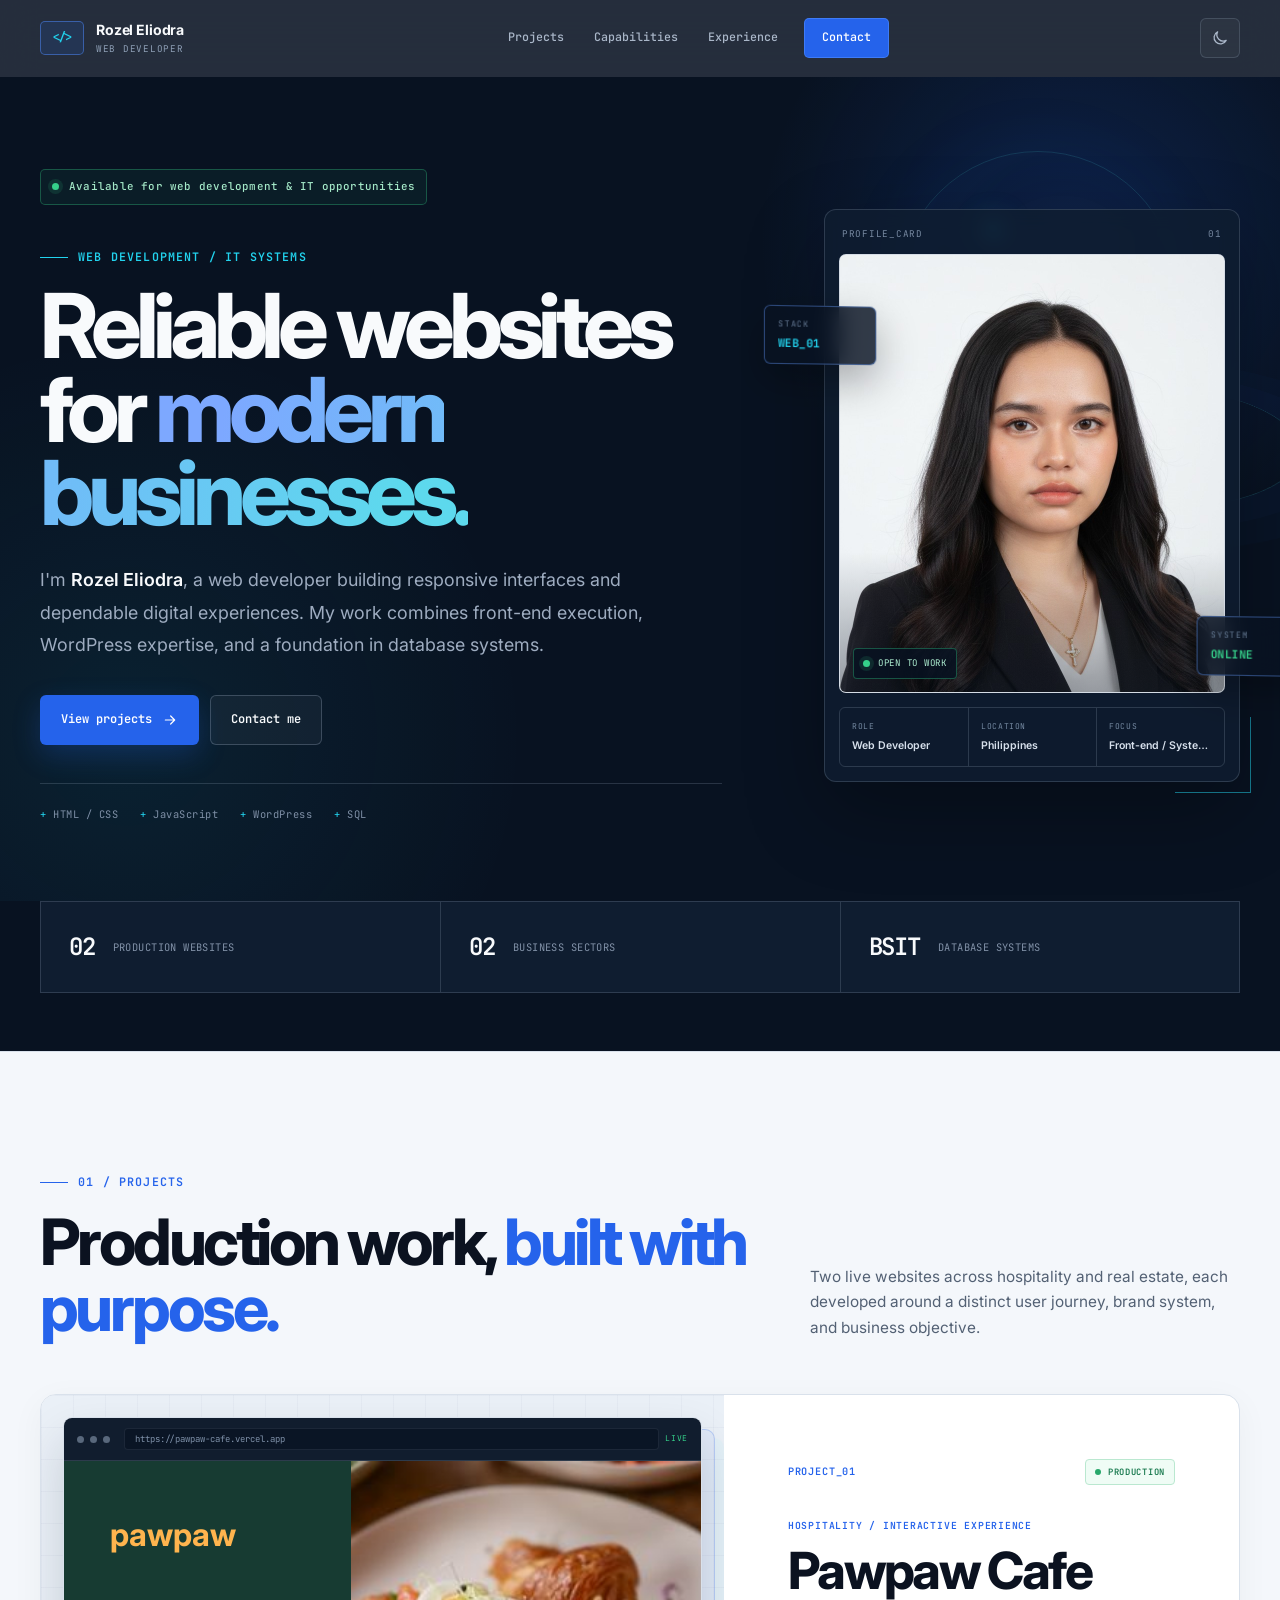
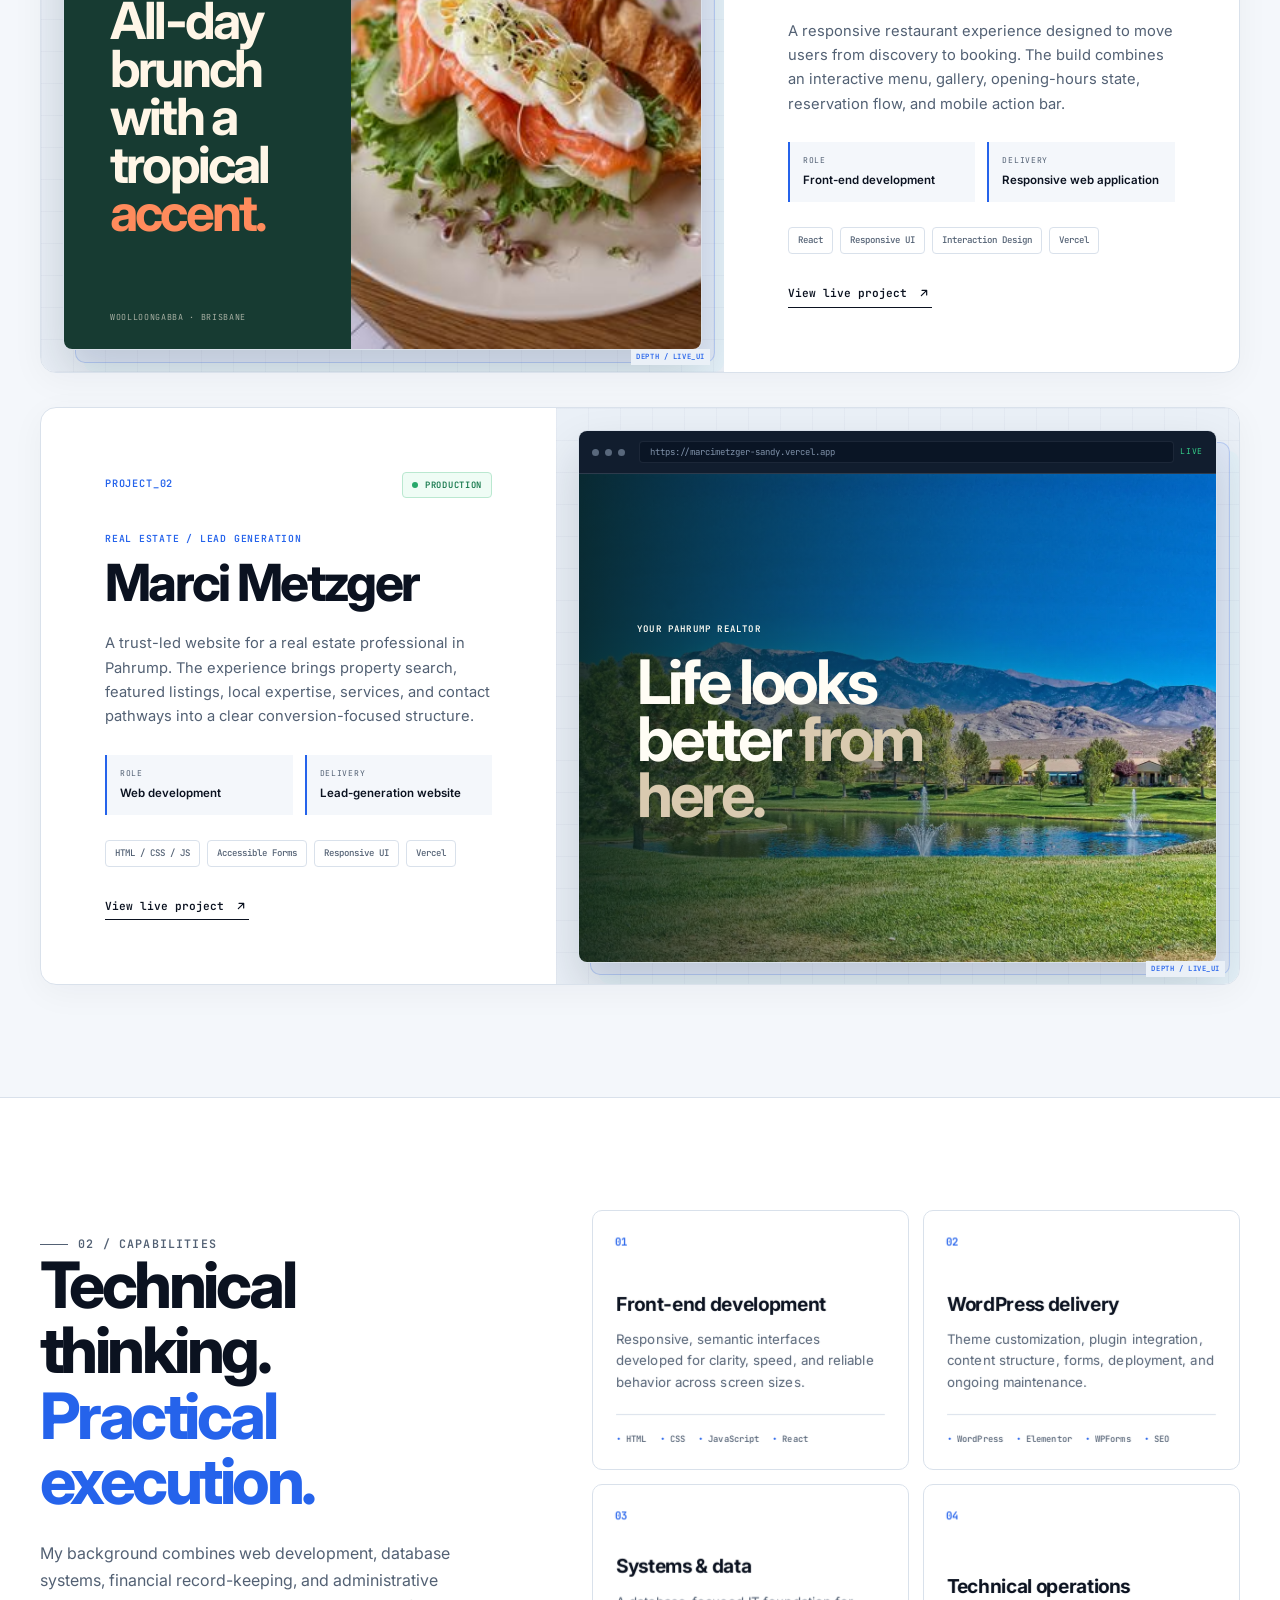
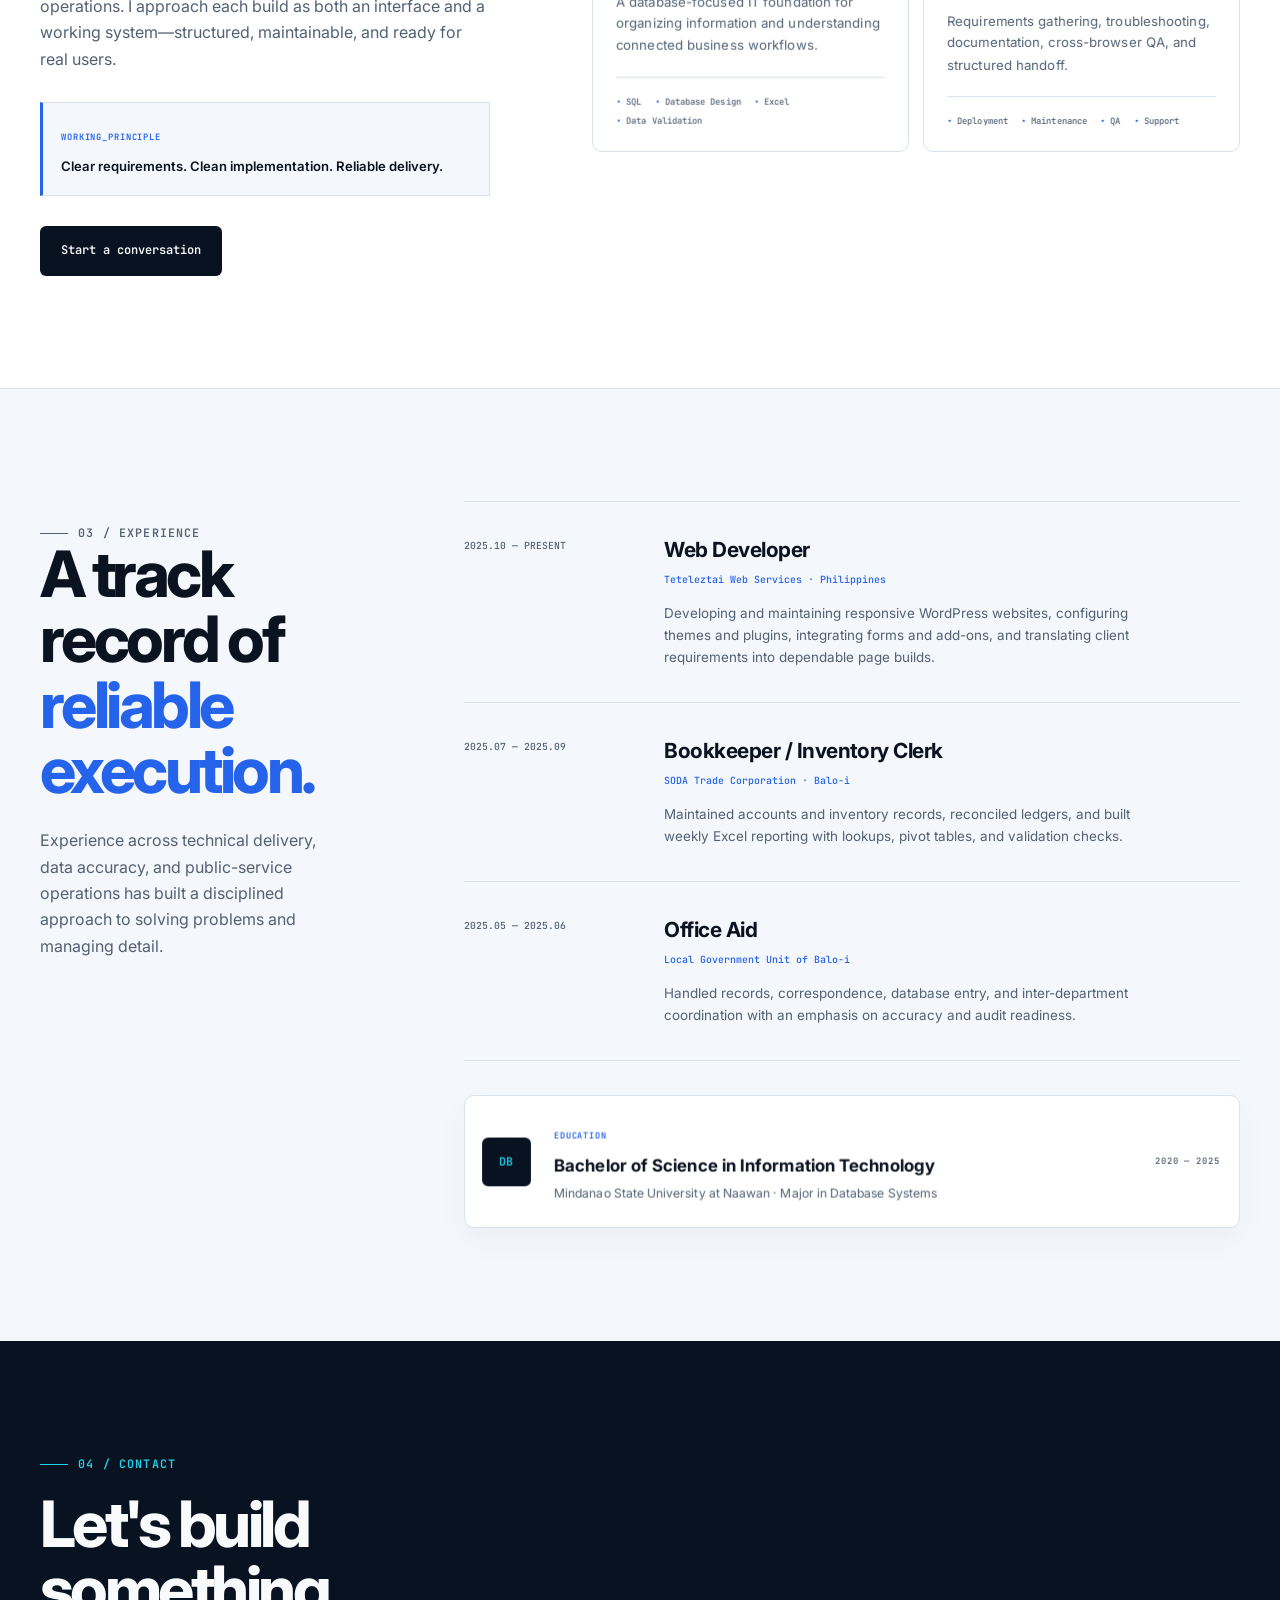
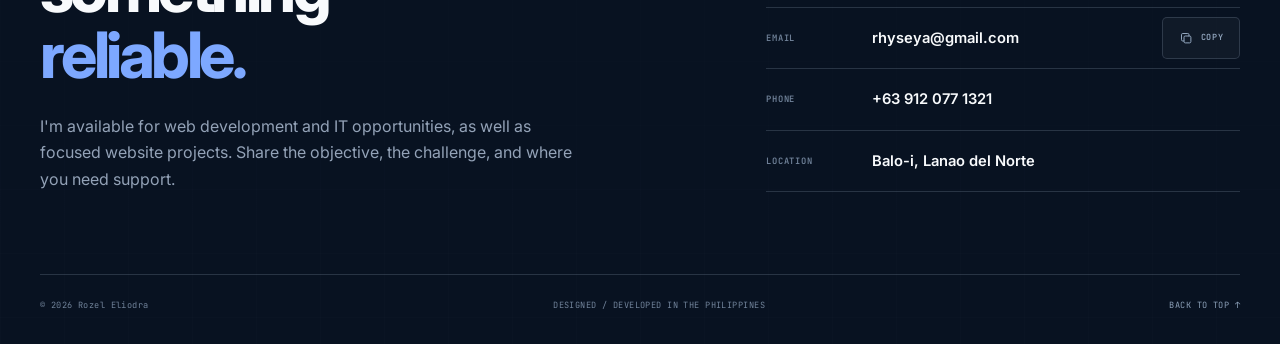
==== index.html @ 3e3e1d7a "Add restrained 3D portfolio interactions Co-authored-by: arena-agent <297053741+arena-agent@users.no" ====
<!DOCTYPE HTML>
<html lang="en">
<head>
  <meta charset="UTF-8">
  <meta name="viewport" content="width=device-width, initial-scale=1.0">
  <meta name="description" content="Portfolio of Rozel Eliodra, a web developer focused on responsive interfaces, WordPress development, and reliable digital systems.">
  <meta name="theme-color" content="#081221">
  <meta property="og:type" content="website">
  <meta property="og:title" content="Rozel Eliodra — Web Developer &amp; IT Professional">
  <meta property="og:description" content="Modern web development, responsive interfaces, and practical digital systems.">
  <meta name="twitter:card" content="summary">
  <meta name="twitter:title" content="Rozel Eliodra — Web Developer &amp; IT Professional">
  <meta name="twitter:description" content="Modern web development, responsive interfaces, and practical digital systems.">
  <title>Rozel Eliodra — Web Developer &amp; IT Professional</title>
  <link rel="icon" href="assets/favicon.svg" type="image/svg+xml">
  <link rel="preconnect" href="https://fonts.googleapis.com">
  <link rel="preconnect" href="https://fonts.gstatic.com" crossorigin>
  <link href="https://fonts.googleapis.com/css2?family=Inter:wght@400;500;600;700;800&amp;family=JetBrains+Mono:wght@400;500;600&amp;display=swap" rel="stylesheet">
  <link rel="stylesheet" href="styles.css">
  <script>
    document.documentElement.classList.add('js');
    try {
      const savedTheme = localStorage.getItem('portfolio-theme');
      const preferredTheme = window.matchMedia('(prefers-color-scheme: dark)').matches ? 'dark' : 'light';
      document.documentElement.dataset.theme = savedTheme || preferredTheme;
    } catch (error) {
      document.documentElement.dataset.theme = 'light';
    }
  </script>
  <script src="script.js" defer></script>
  <script type="application/ld+json">
  {
    "@context": "https://schema.org",
    "@type": "Person",
    "name": "Rozel Eliodra",
    "jobTitle": "Web Developer",
    "email": "mailto:rhyseya@gmail.com",
    "telephone": "+63 912 077 1321",
    "address": {
      "@type": "PostalAddress",
      "addressLocality": "Balo-i",
      "addressRegion": "Lanao del Norte",
      "addressCountry": "PH"
    },
    "alumniOf": {
      "@type": "CollegeOrUniversity",
      "name": "Mindanao State University at Naawan"
    }
  }
  </script>
</head>
<body>
  <a class="skip-link" href="#main">Skip to main content</a>

  <header class="site-header" id="top">
    <div class="nav-shell">
      <a class="brand" href="#top" aria-label="Rozel Eliodra, back to top">
        <span class="brand-mark" aria-hidden="true">&lt;/&gt;</span>
        <span class="brand-copy">
          <strong>Rozel Eliodra</strong>
          <small>Web Developer</small>
        </span>
      </a>

      <nav class="site-menu" id="site-menu" aria-label="Primary navigation">
        <a href="#work">Projects</a>
        <a href="#about">Capabilities</a>
        <a href="#experience">Experience</a>
        <a class="nav-cta" href="#contact">Contact</a>
      </nav>

      <div class="nav-actions">
        <button class="theme-toggle" type="button" aria-label="Switch to dark theme" title="Change color theme">
          <svg class="theme-icon theme-icon-moon" viewBox="0 0 24 24" fill="none" aria-hidden="true"><path d="M20.2 15.2A8.5 8.5 0 0 1 8.8 3.8 8.5 8.5 0 1 0 20.2 15.2Z" stroke="currentColor" stroke-width="1.7" stroke-linecap="round" stroke-linejoin="round"/></svg>
          <svg class="theme-icon theme-icon-sun" viewBox="0 0 24 24" fill="none" aria-hidden="true"><circle cx="12" cy="12" r="3.5" stroke="currentColor" stroke-width="1.7"/><path d="M12 2v2M12 20v2M4.93 4.93l1.42 1.42M17.66 17.66l1.41 1.41M2 12h2M20 12h2M4.93 19.07l1.42-1.42M17.66 6.34l1.41-1.41" stroke="currentColor" stroke-width="1.7" stroke-linecap="round"/></svg>
        </button>
        <button class="menu-toggle" type="button" aria-expanded="false" aria-controls="site-menu" aria-label="Open navigation menu">
          <span class="menu-lines" aria-hidden="true"></span>
        </button>
      </div>
    </div>
    <div class="scroll-progress" aria-hidden="true"><span></span></div>
  </header>

  <main id="main">
    <section class="hero" aria-labelledby="hero-title">
      <div class="hero-grid-overlay" aria-hidden="true"></div>
      <div class="container hero-grid">
        <div class="hero-copy reveal">
          <div class="availability"><span class="status-dot" aria-hidden="true"></span>Available for web development &amp; IT opportunities</div>
          <p class="eyebrow">WEB DEVELOPMENT / IT SYSTEMS</p>
          <h1 id="hero-title">Reliable websites for <span>modern businesses.</span></h1>
          <p class="hero-lead">I'm <strong>Rozel Eliodra</strong>, a web developer building responsive interfaces and dependable digital experiences. My work combines front-end execution, WordPress expertise, and a foundation in database systems.</p>

          <div class="hero-actions">
            <a class="button button-primary" href="#work">
              View projects
              <svg viewBox="0 0 24 24" fill="none" aria-hidden="true"><path d="M5 12h14M13 6l6 6-6 6" stroke="currentColor" stroke-width="1.8" stroke-linecap="round" stroke-linejoin="round"/></svg>
            </a>
            <a class="button button-secondary" href="mailto:rhyseya@gmail.com">Contact me</a>
          </div>

          <ul class="core-stack" aria-label="Core technologies">
            <li>HTML / CSS</li>
            <li>JavaScript</li>
            <li>WordPress</li>
            <li>SQL</li>
          </ul>
        </div>

        <div class="profile-stage reveal">
          <aside class="profile-card" aria-label="Professional profile" data-tilt data-tilt-max="7" data-tilt-perspective="1050">
            <div class="profile-card-head">
              <span>PROFILE_CARD</span>
              <span>01</span>
            </div>
            <div class="portrait-card">
              <img src="assets/portrait.jpg" width="768" height="1258" alt="Portrait of Rozel Eliodra" loading="eager" decoding="async" fetchpriority="high">
              <div class="portrait-status"><span class="status-dot" aria-hidden="true"></span>OPEN TO WORK</div>
            </div>
            <dl class="profile-data">
              <div><dt>ROLE</dt><dd>Web Developer</dd></div>
              <div><dt>LOCATION</dt><dd>Philippines</dd></div>
              <div><dt>FOCUS</dt><dd>Front-end / Systems</dd></div>
            </dl>
          </aside>
          <div class="depth-chip depth-chip-code" aria-hidden="true"><span>STACK</span><strong>WEB_01</strong></div>
          <div class="depth-chip depth-chip-status" aria-hidden="true"><span>SYSTEM</span><strong>ONLINE</strong></div>
          <div class="depth-ring" aria-hidden="true"></div>
        </div>
      </div>
    </section>

    <section class="proof-strip" aria-label="Portfolio highlights">
      <div class="container proof-grid">
        <div class="proof-item reveal"><span class="proof-number">02</span><span class="proof-label">Production websites</span></div>
        <div class="proof-item reveal"><span class="proof-number">02</span><span class="proof-label">Business sectors</span></div>
        <div class="proof-item reveal"><span class="proof-number">BSIT</span><span class="proof-label">Database Systems</span></div>
      </div>
    </section>

    <section class="section" id="work" aria-labelledby="work-title">
      <div class="container">
        <div class="section-heading reveal">
          <div>
            <p class="eyebrow">01 / PROJECTS</p>
            <h2 id="work-title">Production work, <span>built with purpose.</span></h2>
          </div>
          <p>Two live websites across hospitality and real estate, each developed around a distinct user journey, brand system, and business objective.</p>
        </div>

        <div class="featured-list">
          <article class="feature-project reveal">
            <div class="project-preview">
              <a class="project-browser" href="https://pawpaw-cafe.vercel.app/" target="_blank" rel="noopener noreferrer" aria-label="Open the live Pawpaw Cafe website in a new tab" data-tilt data-tilt-max="4" data-tilt-perspective="1400">
                <div class="browser-bar" aria-hidden="true">
                  <span class="browser-dot"></span><span class="browser-dot"></span><span class="browser-dot"></span>
                  <span class="browser-address">https://pawpaw-cafe.vercel.app</span>
                  <span class="browser-secure">LIVE</span>
                </div>
                <div class="project-art pawpaw-art">
                  <div class="pawpaw-copy">
                    <div class="pawpaw-wordmark">pawpaw</div>
                    <p>All-day brunch with a tropical <span>accent.</span></p>
                    <small>Woolloongabba · Brisbane</small>
                  </div>
                  <img src="assets/pawpaw-brunch.jpg" width="500" height="334" alt="Croissant with smoked salmon and greens, representing the Pawpaw Cafe project" loading="lazy" decoding="async">
                </div>
              </a>
            </div>

            <div class="project-copy">
              <div class="project-meta"><span class="project-index">PROJECT_01</span><span class="live-badge">Production</span></div>
              <p class="project-type">Hospitality / Interactive experience</p>
              <h3>Pawpaw Cafe</h3>
              <p class="project-description">A responsive restaurant experience designed to move users from discovery to booking. The build combines an interactive menu, gallery, opening-hours state, reservation flow, and mobile action bar.</p>
              <div class="project-scope">
                <div><span>ROLE</span><strong>Front-end development</strong></div>
                <div><span>DELIVERY</span><strong>Responsive web application</strong></div>
              </div>
              <ul class="project-tags" aria-label="Technologies and project features">
                <li>React</li><li>Responsive UI</li><li>Interaction Design</li><li>Vercel</li>
              </ul>
              <a class="project-link" href="https://pawpaw-cafe.vercel.app/" target="_blank" rel="noopener noreferrer">
                View live project
                <svg viewBox="0 0 24 24" fill="none" aria-hidden="true"><path d="M8 16 16 8M9 8h7v7" stroke="currentColor" stroke-width="1.8" stroke-linecap="round" stroke-linejoin="round"/></svg>
              </a>
            </div>
          </article>

          <article class="feature-project reverse reveal">
            <div class="project-preview">
              <a class="project-browser" href="https://marcimetzger-sandy.vercel.app/" target="_blank" rel="noopener noreferrer" aria-label="Open the live Marci Metzger website in a new tab" data-tilt data-tilt-max="4" data-tilt-perspective="1400">
                <div class="browser-bar" aria-hidden="true">
                  <span class="browser-dot"></span><span class="browser-dot"></span><span class="browser-dot"></span>
                  <span class="browser-address">https://marcimetzger-sandy.vercel.app</span>
                  <span class="browser-secure">LIVE</span>
                </div>
                <div class="project-art marci-art">
                  <img src="assets/marci-hero.webp" width="1600" height="1063" alt="Pahrump mountain landscape used in the Marci Metzger real estate website" loading="lazy" decoding="async">
                  <div class="marci-overlay">
                    <span>Your Pahrump Realtor</span>
                    <p>Life looks better <em>from here.</em></p>
                  </div>
                </div>
              </a>
            </div>

            <div class="project-copy">
              <div class="project-meta"><span class="project-index">PROJECT_02</span><span class="live-badge">Production</span></div>
              <p class="project-type">Real estate / Lead generation</p>
              <h3>Marci Metzger</h3>
              <p class="project-description">A trust-led website for a real estate professional in Pahrump. The experience brings property search, featured listings, local expertise, services, and contact pathways into a clear conversion-focused structure.</p>
              <div class="project-scope">
                <div><span>ROLE</span><strong>Web development</strong></div>
                <div><span>DELIVERY</span><strong>Lead-generation website</strong></div>
              </div>
              <ul class="project-tags" aria-label="Technologies and project features">
                <li>HTML / CSS / JS</li><li>Accessible Forms</li><li>Responsive UI</li><li>Vercel</li>
              </ul>
              <a class="project-link" href="https://marcimetzger-sandy.vercel.app/" target="_blank" rel="noopener noreferrer">
                View live project
                <svg viewBox="0 0 24 24" fill="none" aria-hidden="true"><path d="M8 16 16 8M9 8h7v7" stroke="currentColor" stroke-width="1.8" stroke-linecap="round" stroke-linejoin="round"/></svg>
              </a>
            </div>
          </article>
        </div>
      </div>
    </section>

    <section class="section section-alt" id="about" aria-labelledby="about-title">
      <div class="container about-layout">
        <div class="about-copy reveal">
          <p class="eyebrow">02 / CAPABILITIES</p>
          <h2 id="about-title">Technical thinking. <span>Practical execution.</span></h2>
          <p>My background combines web development, database systems, financial record-keeping, and administrative operations. I approach each build as both an interface and a working system—structured, maintainable, and ready for real users.</p>
          <div class="principle-card">
            <span>WORKING_PRINCIPLE</span>
            <p>Clear requirements. Clean implementation. Reliable delivery.</p>
          </div>
          <a class="button button-dark" href="mailto:rhyseya@gmail.com">Start a conversation</a>
        </div>

        <div class="capability-grid">
          <article class="capability reveal" data-tilt data-tilt-max="5" data-tilt-perspective="1200">
            <span class="capability-number">01</span>
            <div><h3>Front-end development</h3><p>Responsive, semantic interfaces developed for clarity, speed, and reliable behavior across screen sizes.</p><ul class="tool-list"><li>HTML</li><li>CSS</li><li>JavaScript</li><li>React</li></ul></div>
          </article>
          <article class="capability reveal" data-tilt data-tilt-max="5" data-tilt-perspective="1200">
            <span class="capability-number">02</span>
            <div><h3>WordPress delivery</h3><p>Theme customization, plugin integration, content structure, forms, deployment, and ongoing maintenance.</p><ul class="tool-list"><li>WordPress</li><li>Elementor</li><li>WPForms</li><li>SEO</li></ul></div>
          </article>
          <article class="capability reveal" data-tilt data-tilt-max="5" data-tilt-perspective="1200">
            <span class="capability-number">03</span>
            <div><h3>Systems &amp; data</h3><p>A database-focused IT foundation for organizing information and understanding connected business workflows.</p><ul class="tool-list"><li>SQL</li><li>Database Design</li><li>Excel</li><li>Data Validation</li></ul></div>
          </article>
          <article class="capability reveal" data-tilt data-tilt-max="5" data-tilt-perspective="1200">
            <span class="capability-number">04</span>
            <div><h3>Technical operations</h3><p>Requirements gathering, troubleshooting, documentation, cross-browser QA, and structured handoff.</p><ul class="tool-list"><li>Deployment</li><li>Maintenance</li><li>QA</li><li>Support</li></ul></div>
          </article>
        </div>
      </div>
    </section>

    <section class="section" id="experience" aria-labelledby="experience-title">
      <div class="container experience-layout">
        <div class="experience-intro reveal">
          <p class="eyebrow">03 / EXPERIENCE</p>
          <h2 id="experience-title">A track record of <span>reliable execution.</span></h2>
          <p>Experience across technical delivery, data accuracy, and public-service operations has built a disciplined approach to solving problems and managing detail.</p>
        </div>

        <div>
          <ol class="timeline">
            <li class="timeline-item reveal">
              <div class="timeline-date">2025.10 — PRESENT</div>
              <div class="timeline-role"><h3>Web Developer</h3><span class="timeline-org">Teteleztai Web Services · Philippines</span><p>Developing and maintaining responsive WordPress websites, configuring themes and plugins, integrating forms and add-ons, and translating client requirements into dependable page builds.</p></div>
            </li>
            <li class="timeline-item reveal">
              <div class="timeline-date">2025.07 — 2025.09</div>
              <div class="timeline-role"><h3>Bookkeeper / Inventory Clerk</h3><span class="timeline-org">SODA Trade Corporation · Balo-i</span><p>Maintained accounts and inventory records, reconciled ledgers, and built weekly Excel reporting with lookups, pivot tables, and validation checks.</p></div>
            </li>
            <li class="timeline-item reveal">
              <div class="timeline-date">2025.05 — 2025.06</div>
              <div class="timeline-role"><h3>Office Aid</h3><span class="timeline-org">Local Government Unit of Balo-i</span><p>Handled records, correspondence, database entry, and inter-department coordination with an emphasis on accuracy and audit readiness.</p></div>
            </li>
          </ol>

          <div class="education-card reveal" data-tilt data-tilt-max="3" data-tilt-perspective="1500">
            <div class="education-icon" aria-hidden="true">DB</div>
            <div><span>EDUCATION</span><h3>Bachelor of Science in Information Technology</h3><p>Mindanao State University at Naawan · Major in Database Systems</p></div>
            <span class="education-year">2020 — 2025</span>
          </div>
        </div>
      </div>
    </section>
  </main>

  <footer class="site-footer" id="contact">
    <div class="footer-grid-overlay" aria-hidden="true"></div>
    <div class="container footer-main">
      <div class="reveal">
        <p class="eyebrow footer-eyebrow">04 / CONTACT</p>
        <h2 class="contact-title">Let's build something <span>reliable.</span></h2>
        <p class="footer-copy">I'm available for web development and IT opportunities, as well as focused website projects. Share the objective, the challenge, and where you need support.</p>
      </div>
      <div class="footer-actions reveal">
        <div class="contact-email-row">
          <a class="contact-link" href="mailto:rhyseya@gmail.com"><span>EMAIL</span><strong>rhyseya@gmail.com</strong></a>
          <button class="copy-email" type="button" data-email="rhyseya@gmail.com" aria-label="Copy email address">
            <svg viewBox="0 0 24 24" fill="none" aria-hidden="true"><rect x="8" y="8" width="11" height="11" rx="2" stroke="currentColor" stroke-width="1.6"/><path d="M16 8V6a2 2 0 0 0-2-2H6a2 2 0 0 0-2 2v8a2 2 0 0 0 2 2h2" stroke="currentColor" stroke-width="1.6" stroke-linecap="round"/></svg>
            <span>COPY</span>
          </button>
        </div>
        <a class="contact-link" href="tel:+639120771321"><span>PHONE</span><strong>+63&nbsp;912&nbsp;077&nbsp;1321</strong></a>
        <div class="contact-link"><span>LOCATION</span><strong>Balo-i, Lanao del Norte</strong></div>
      </div>
    </div>
    <div class="container footer-bottom">
      <span>© <span id="year">2026</span> Rozel Eliodra</span>
      <span>DESIGNED / DEVELOPED IN THE PHILIPPINES</span>
      <a href="#top">BACK TO TOP ↑</a>
    </div>
  </footer>

  <button class="back-to-top" type="button" aria-label="Back to top">
    <svg viewBox="0 0 24 24" fill="none" aria-hidden="true"><path d="m6 14 6-6 6 6" stroke="currentColor" stroke-width="1.8" stroke-linecap="round" stroke-linejoin="round"/></svg>
  </button>
  <div class="toast" role="status" aria-live="polite" aria-atomic="true"></div>
</body>
</html>
---- styles.css ----
:root {
  --bg: #f4f7fb;
  --surface: #ffffff;
  --surface-alt: #eaf0f7;
  --ink: #0b1220;
  --ink-soft: #536174;
  --navy: #081221;
  --navy-2: #0f1d30;
  --navy-3: #17263a;
  --blue: #2563eb;
  --blue-bright: #4f8cff;
  --cyan: #22d3ee;
  --green: #35d08a;
  --line: #d9e1eb;
  --line-dark: rgba(148, 163, 184, 0.23);
  --white: #f8fafc;
  --sans: 'Inter', Arial, sans-serif;
  --mono: 'JetBrains Mono', monospace;
  --shadow: 0 20px 60px rgba(15, 23, 42, 0.09);
  --radius-lg: 16px;
  --radius-md: 10px;
  --page: min(1200px, calc(100% - 48px));
  color-scheme: light;
}

html[data-theme='dark'] {
  --bg: #07101e;
  --surface: #0d1828;
  --surface-alt: #111e30;
  --ink: #edf3fb;
  --ink-soft: #a5b2c4;
  --navy: #040a13;
  --navy-2: #091423;
  --navy-3: #111f32;
  --blue: #60a5fa;
  --blue-bright: #79b4ff;
  --cyan: #45d9ee;
  --green: #4ade9a;
  --line: #24334a;
  --line-dark: rgba(148, 163, 184, 0.24);
  --white: #f8fafc;
  --shadow: 0 20px 64px rgba(0, 0, 0, 0.28);
  color-scheme: dark;
}

*, *::before, *::after { box-sizing: border-box; }
html { scroll-behavior: smooth; scroll-padding-top: 92px; }
body {
  margin: 0;
  background: var(--bg);
  color: var(--ink);
  font-family: var(--sans);
  font-size: 16px;
  line-height: 1.65;
  text-rendering: optimizeLegibility;
  -webkit-font-smoothing: antialiased;
  transition: background-color 240ms ease, color 240ms ease;
}
body.menu-open { overflow: hidden; }
img { display: block; max-width: 100%; }
a { color: inherit; }
button, input, select, textarea { font: inherit; }
button { color: inherit; }
::selection { background: var(--blue); color: var(--white); }
:focus-visible { outline: 3px solid var(--cyan); outline-offset: 4px; }

.skip-link {
  position: fixed;
  top: 12px;
  left: 12px;
  z-index: 300;
  padding: 10px 15px;
  border-radius: 6px;
  background: var(--cyan);
  color: var(--navy);
  font-family: var(--mono);
  font-size: 0.78rem;
  font-weight: 600;
  text-decoration: none;
  transform: translateY(-160%);
  transition: transform 180ms ease;
}
.skip-link:focus { transform: translateY(0); }

.container { width: var(--page); margin-inline: auto; }
.section { padding: 112px 0; border-top: 1px solid var(--line); }
.section-alt { background: var(--surface); transition: background-color 240ms ease; }
.eyebrow {
  display: inline-flex;
  align-items: center;
  gap: 10px;
  margin: 0 0 20px;
  color: var(--blue);
  font-family: var(--mono);
  font-size: 0.73rem;
  font-weight: 600;
  letter-spacing: 0.1em;
  line-height: 1.2;
}
.eyebrow::before {
  content: '';
  width: 28px;
  height: 1px;
  background: currentColor;
}
.section-heading {
  display: grid;
  grid-template-columns: minmax(0, 1fr) minmax(270px, 430px);
  align-items: end;
  gap: 64px;
  margin-bottom: 54px;
}
.section-heading h2,
.about-copy h2,
.experience-intro h2,
.contact-title {
  max-width: 760px;
  margin: 0;
  font-size: clamp(2.5rem, 5vw, 4.6rem);
  font-weight: 750;
  letter-spacing: -0.055em;
  line-height: 1.02;
}
.section-heading h2 span,
.about-copy h2 span,
.experience-intro h2 span,
.contact-title span { color: var(--blue); }
.section-heading > p { margin: 0; color: var(--ink-soft); font-size: 0.96rem; }

/* Navigation */
.site-header {
  position: sticky;
  top: 0;
  z-index: 100;
  border-bottom: 1px solid transparent;
  background: rgba(8, 18, 33, 0.88);
  color: var(--white);
  backdrop-filter: blur(18px);
  -webkit-backdrop-filter: blur(18px);
  transition: border-color 180ms ease, box-shadow 180ms ease;
}
.site-header.is-scrolled {
  border-color: var(--line-dark);
  box-shadow: 0 10px 40px rgba(2, 8, 23, 0.24);
}
.nav-shell {
  position: relative;
  width: var(--page);
  min-height: 76px;
  margin-inline: auto;
  display: flex;
  align-items: center;
  justify-content: space-between;
  gap: 28px;
}
.brand {
  display: inline-flex;
  align-items: center;
  gap: 12px;
  color: var(--white);
  text-decoration: none;
}
.brand-mark {
  min-width: 44px;
  height: 34px;
  display: grid;
  place-items: center;
  border: 1px solid rgba(79, 140, 255, 0.5);
  border-radius: 5px;
  background: rgba(37, 99, 235, 0.13);
  color: var(--cyan);
  font-family: var(--mono);
  font-size: 0.75rem;
  font-weight: 600;
}
.brand-copy { display: grid; gap: 1px; }
.brand-copy strong { font-size: 0.88rem; font-weight: 700; letter-spacing: -0.01em; }
.brand-copy small {
  color: #8fa0b7;
  font-family: var(--mono);
  font-size: 0.58rem;
  letter-spacing: 0.08em;
  text-transform: uppercase;
}
.nav-actions { display: flex; align-items: center; gap: 8px; }
.theme-toggle {
  width: 40px;
  height: 40px;
  display: grid;
  place-items: center;
  border: 1px solid var(--line-dark);
  border-radius: 6px;
  background: rgba(255, 255, 255, 0.035);
  color: #aab7c9;
  cursor: pointer;
  transition: color 160ms ease, border-color 160ms ease, background 160ms ease, transform 160ms ease;
}
.theme-toggle:hover { border-color: rgba(79, 140, 255, 0.62); background: rgba(79, 140, 255, 0.1); color: var(--white); transform: translateY(-1px); }
.theme-icon { width: 18px; height: 18px; }
.theme-icon-sun { display: none; }
html[data-theme='dark'] .theme-icon-moon { display: none; }
html[data-theme='dark'] .theme-icon-sun { display: block; }
.site-menu { display: flex; align-items: center; gap: 4px; }
.site-menu a {
  padding: 9px 13px;
  border-radius: 5px;
  color: #aab7c9;
  font-family: var(--mono);
  font-size: 0.73rem;
  font-weight: 500;
  text-decoration: none;
  transition: color 160ms ease, background 160ms ease;
}
.site-menu a:hover { background: rgba(255, 255, 255, 0.06); color: var(--white); }
.site-menu a.is-active:not(.nav-cta) { background: rgba(79, 140, 255, 0.12); color: var(--white); box-shadow: inset 0 -1px 0 var(--cyan); }
.site-menu .nav-cta {
  margin-left: 9px;
  padding-inline: 17px;
  border: 1px solid rgba(79, 140, 255, 0.6);
  background: var(--blue);
  color: white;
}
.site-menu .nav-cta:hover,
.site-menu .nav-cta.is-active { background: #3473ef; color: white; box-shadow: 0 0 0 3px rgba(79, 140, 255, 0.18); }
.scroll-progress {
  position: absolute;
  left: 0;
  bottom: -1px;
  width: 100%;
  height: 2px;
  overflow: hidden;
  background: transparent;
  pointer-events: none;
}
.scroll-progress span {
  width: 100%;
  height: 100%;
  display: block;
  background: linear-gradient(90deg, var(--blue), var(--cyan));
  transform: scaleX(0);
  transform-origin: left center;
  will-change: transform;
}
.menu-toggle {
  width: 44px;
  height: 44px;
  display: none;
  place-items: center;
  border: 1px solid var(--line-dark);
  border-radius: 6px;
  background: var(--navy-2);
  cursor: pointer;
}
.menu-lines, .menu-lines::before, .menu-lines::after {
  width: 18px;
  height: 1.5px;
  display: block;
  background: var(--white);
  transition: transform 180ms ease, opacity 180ms ease;
}
.menu-lines { position: relative; }
.menu-lines::before, .menu-lines::after { content: ''; position: absolute; left: 0; }
.menu-lines::before { top: -6px; }
.menu-lines::after { top: 6px; }
.menu-toggle[aria-expanded='true'] .menu-lines { background: transparent; }
.menu-toggle[aria-expanded='true'] .menu-lines::before { transform: translateY(6px) rotate(45deg); }
.menu-toggle[aria-expanded='true'] .menu-lines::after { transform: translateY(-6px) rotate(-45deg); }

/* Hero */
.hero {
  --scene-x: 0px;
  --scene-y: 0px;
  --scene-inverse-x: 0px;
  --scene-inverse-y: 0px;
  --scene-far-x: 0px;
  --scene-far-y: 0px;
  position: relative;
  overflow: hidden;
  padding: 92px 0 78px;
  background:
    radial-gradient(circle at 84% 20%, rgba(37, 99, 235, 0.2), transparent 25%),
    radial-gradient(circle at 10% 80%, rgba(34, 211, 238, 0.08), transparent 30%),
    var(--navy);
  color: var(--white);
}
.hero-grid-overlay,
.footer-grid-overlay {
  position: absolute;
  inset: 0;
  pointer-events: none;
  opacity: 0.34;
  background-image:
    linear-gradient(rgba(148, 163, 184, 0.08) 1px, transparent 1px),
    linear-gradient(90deg, rgba(148, 163, 184, 0.08) 1px, transparent 1px);
  background-size: 64px 64px;
  mask-image: linear-gradient(to bottom, black, transparent 92%);
}
.hero-grid-overlay {
  inset: auto -18% -42%;
  height: 92%;
  opacity: 0.52;
  background-size: 72px 72px;
  transform-origin: center bottom;
  transform: translate3d(var(--scene-x), var(--scene-y), 0) perspective(720px) rotateX(63deg);
  mask-image: linear-gradient(to top, black 8%, transparent 86%);
  will-change: transform;
  transition: transform 120ms ease-out;
}
.hero::before,
.hero::after {
  content: '';
  position: absolute;
  border-radius: 50%;
  pointer-events: none;
  will-change: transform;
  transition: transform 160ms ease-out;
}
.hero::before {
  width: 280px;
  height: 280px;
  right: 8%;
  top: 9%;
  border: 1px solid rgba(69, 217, 238, 0.15);
  transform: translate3d(var(--scene-inverse-x), var(--scene-inverse-y), 0);
  box-shadow: inset 24px -18px 70px rgba(37, 99, 235, 0.08), 0 0 80px rgba(37, 99, 235, 0.06);
}
.hero::after {
  width: 10px;
  height: 10px;
  right: 22%;
  top: 18%;
  background: var(--cyan);
  box-shadow: 0 0 28px 8px rgba(69, 217, 238, 0.25);
  transform: translate3d(var(--scene-far-x), var(--scene-far-y), 60px);
}
.hero-grid {
  position: relative;
  z-index: 1;
  display: grid;
  grid-template-columns: minmax(0, 1.18fr) minmax(350px, 0.72fr);
  gap: clamp(58px, 8vw, 112px);
  align-items: center;
}
.availability {
  width: fit-content;
  display: flex;
  align-items: center;
  gap: 10px;
  margin-bottom: 34px;
  padding: 8px 11px;
  border: 1px solid rgba(53, 208, 138, 0.32);
  border-radius: 5px;
  background: rgba(53, 208, 138, 0.06);
  color: #a4e8c8;
  font-family: var(--mono);
  font-size: 0.68rem;
  font-weight: 500;
  letter-spacing: 0.02em;
}
.status-dot {
  width: 7px;
  height: 7px;
  border-radius: 50%;
  background: var(--green);
  box-shadow: 0 0 0 4px rgba(53, 208, 138, 0.12);
}
.hero .eyebrow { color: var(--cyan); }
.hero h1 {
  max-width: 12ch;
  margin: 0;
  color: var(--white);
  font-size: clamp(3.6rem, 7vw, 7.15rem);
  font-weight: 750;
  letter-spacing: -0.068em;
  line-height: 0.93;
}
.hero h1 span {
  color: #8eb4ff;
  background: linear-gradient(95deg, #7da8ff 10%, #5dd9ed 90%);
  background-clip: text;
  -webkit-background-clip: text;
  -webkit-text-fill-color: transparent;
}
.hero-lead {
  max-width: 63ch;
  margin: 30px 0 0;
  color: #9eacc0;
  font-size: clamp(1rem, 1.6vw, 1.12rem);
  line-height: 1.8;
}
.hero-lead strong { color: var(--white); font-weight: 600; }
.hero-actions { display: flex; flex-wrap: wrap; gap: 11px; margin-top: 34px; }
.button {
  min-height: 50px;
  display: inline-flex;
  align-items: center;
  justify-content: center;
  gap: 10px;
  padding: 11px 20px;
  border: 1px solid transparent;
  border-radius: 6px;
  font-family: var(--mono);
  font-size: 0.75rem;
  font-weight: 600;
  text-decoration: none;
  transition: transform 160ms ease, border-color 160ms ease, background 160ms ease;
}
.button:hover { transform: perspective(500px) translateY(-3px) translateZ(10px); }
.button svg, .project-link svg { width: 16px; height: 16px; transition: transform 180ms ease; }
.button:hover svg { transform: translateX(3px); }
.project-link:hover svg { transform: translate(2px, -2px); }
.button-primary { background: var(--blue); color: white; box-shadow: 0 10px 28px rgba(37, 99, 235, 0.24); }
.button-primary:hover { background: #3473ef; }
.button-secondary { border-color: rgba(148, 163, 184, 0.32); background: rgba(255, 255, 255, 0.04); color: var(--white); }
.button-secondary:hover { border-color: #8290a4; background: rgba(255, 255, 255, 0.08); }
.button-dark { margin-top: 30px; background: var(--navy); color: var(--white); }
.button-dark:hover { background: var(--navy-2); }
.core-stack {
  display: flex;
  flex-wrap: wrap;
  gap: 8px 22px;
  margin: 38px 0 0;
  padding: 22px 0 0;
  border-top: 1px solid var(--line-dark);
  list-style: none;
}
.core-stack li {
  position: relative;
  padding-left: 13px;
  color: #7f90a7;
  font-family: var(--mono);
  font-size: 0.65rem;
  letter-spacing: 0.05em;
}
.core-stack li::before { content: '+'; position: absolute; left: 0; color: var(--cyan); }

.profile-stage {
  position: relative;
  isolation: isolate;
  perspective: 1400px;
  transform-style: preserve-3d;
}
.profile-card {
  position: relative;
  padding: 14px;
  border: 1px solid rgba(148, 163, 184, 0.24);
  border-radius: 12px;
  background: rgba(15, 29, 48, 0.84);
  box-shadow: 0 30px 80px rgba(0, 0, 0, 0.3);
  backdrop-filter: blur(10px);
  transition: transform 220ms cubic-bezier(.2,.7,.2,1), border-color 220ms ease, box-shadow 220ms ease;
}
.profile-card::after {
  content: '';
  position: absolute;
  right: -12px;
  bottom: -12px;
  width: 76px;
  height: 76px;
  border-right: 1px solid var(--cyan);
  border-bottom: 1px solid var(--cyan);
  opacity: 0.5;
}
.profile-card-head {
  display: flex;
  align-items: center;
  justify-content: space-between;
  padding: 3px 3px 12px;
  color: #7789a1;
  font-family: var(--mono);
  font-size: 0.58rem;
  letter-spacing: 0.08em;
  transform: translateZ(24px);
}
.portrait-card {
  position: relative;
  overflow: hidden;
  aspect-ratio: 0.88;
  border: 1px solid var(--line-dark);
  border-radius: 7px;
  background: #e9edf2;
}
.portrait-card::after {
  content: '';
  position: absolute;
  inset: 0;
  background: linear-gradient(to top, rgba(8, 18, 33, 0.38), transparent 32%);
  pointer-events: none;
}
.portrait-card img { width: 100%; height: 100%; object-fit: cover; object-position: 50% 27%; }
.portrait-status {
  position: absolute;
  z-index: 1;
  left: 13px;
  bottom: 13px;
  display: inline-flex;
  align-items: center;
  gap: 8px;
  padding: 7px 9px;
  border: 1px solid rgba(53, 208, 138, 0.35);
  border-radius: 4px;
  background: rgba(8, 18, 33, 0.85);
  color: #adedd0;
  font-family: var(--mono);
  font-size: 0.57rem;
  letter-spacing: 0.08em;
}
.profile-data {
  display: grid;
  grid-template-columns: repeat(3, 1fr);
  margin: 14px 0 0;
  border: 1px solid var(--line-dark);
  border-radius: 6px;
}
.profile-data div { min-width: 0; padding: 12px; border-left: 1px solid var(--line-dark); }
.profile-data div:first-child { border-left: 0; }
.profile-data dt {
  color: #7488a0;
  font-family: var(--mono);
  font-size: 0.5rem;
  letter-spacing: 0.08em;
}
.profile-data dd {
  overflow: hidden;
  margin: 4px 0 0;
  color: #d7e0ec;
  font-size: 0.66rem;
  font-weight: 600;
  text-overflow: ellipsis;
  white-space: nowrap;
}
.profile-card .portrait-card { transform: translateZ(34px); }
.profile-card .profile-data { transform: translateZ(22px); }
.depth-chip {
  position: absolute;
  z-index: 7;
  min-width: 104px;
  padding: 10px 12px;
  border: 1px solid rgba(99, 155, 255, 0.4);
  border-radius: 6px;
  background: rgba(8, 18, 33, 0.82);
  box-shadow: 0 16px 38px rgba(0, 0, 0, 0.3);
  backdrop-filter: blur(12px);
  pointer-events: none;
  animation: float-depth 5.5s ease-in-out infinite;
}
.depth-chip span { display: block; color: #667b95; font-family: var(--mono); font-size: 0.48rem; letter-spacing: 0.1em; }
.depth-chip strong { display: block; margin-top: 3px; color: var(--cyan); font-family: var(--mono); font-size: 0.66rem; letter-spacing: 0.04em; }
.depth-chip-code { left: -42px; top: 19%; transform: translateZ(90px) rotateY(8deg); }
.depth-chip-status { right: -48px; bottom: 21%; transform: translateZ(110px) rotateY(-8deg); animation-delay: -2.2s; }
.depth-chip-status strong { color: var(--green); }
.depth-ring {
  position: absolute;
  z-index: -1;
  width: 320px;
  height: 320px;
  right: -74px;
  top: 12%;
  border: 1px solid rgba(69, 217, 238, 0.22);
  border-radius: 50%;
  transform: translateZ(-80px) rotateX(64deg) rotateZ(-18deg);
  box-shadow: 0 0 0 42px rgba(37, 99, 235, 0.025), 0 0 0 84px rgba(37, 99, 235, 0.018);
  pointer-events: none;
}
@keyframes float-depth {
  0%, 100% { margin-top: 0; }
  50% { margin-top: -9px; }
}

/* Proof bar */
.proof-strip { padding: 0 0 58px; background: var(--navy); color: var(--white); }
.proof-grid {
  display: grid;
  grid-template-columns: repeat(3, 1fr);
  border: 1px solid var(--line-dark);
  background: var(--navy-2);
}
.proof-item {
  display: grid;
  grid-template-columns: auto 1fr;
  align-items: center;
  gap: 18px;
  padding: 25px 28px;
  border-left: 1px solid var(--line-dark);
}
.proof-item:first-child { border-left: 0; }
.proof-number { color: var(--white); font-family: var(--mono); font-size: 1.5rem; font-weight: 600; letter-spacing: -0.05em; }
.proof-label { color: #8292a8; font-family: var(--mono); font-size: 0.65rem; letter-spacing: 0.04em; text-transform: uppercase; }

/* Projects */
.featured-list { display: grid; gap: 34px; }
.feature-project {
  display: grid;
  grid-template-columns: minmax(0, 1.14fr) minmax(330px, 0.86fr);
  overflow: hidden;
  border: 1px solid var(--line);
  border-radius: var(--radius-lg);
  background: var(--surface);
  box-shadow: 0 8px 34px rgba(15, 23, 42, 0.045);
  transition: background-color 240ms ease, border-color 240ms ease;
}
.feature-project.reverse { grid-template-columns: minmax(330px, 0.86fr) minmax(0, 1.14fr); }
.feature-project.reverse .project-preview { order: 2; }
.project-preview {
  position: relative;
  isolation: isolate;
  min-height: 540px;
  display: flex;
  flex-direction: column;
  padding: 22px;
  overflow: hidden;
  perspective: 1600px;
  background:
    linear-gradient(rgba(148, 163, 184, 0.08) 1px, transparent 1px),
    linear-gradient(90deg, rgba(148, 163, 184, 0.08) 1px, transparent 1px),
    var(--surface-alt);
  background-size: 32px 32px;
  transition: background-color 240ms ease;
}
.project-preview::before {
  content: '';
  position: absolute;
  z-index: 0;
  inset: 34px 9px 9px 34px;
  border: 1px solid rgba(37, 99, 235, 0.22);
  border-radius: 10px;
  background: rgba(37, 99, 235, 0.045);
  box-shadow: 9px 9px 0 rgba(34, 211, 238, 0.035);
  pointer-events: none;
}
.project-preview::after {
  content: 'DEPTH / LIVE_UI';
  position: absolute;
  z-index: 3;
  right: 14px;
  bottom: 7px;
  padding: 2px 5px;
  background: var(--surface-alt);
  color: var(--blue);
  font-family: var(--mono);
  font-size: 0.45rem;
  font-weight: 600;
  letter-spacing: 0.08em;
  pointer-events: none;
}
.project-browser {
  position: relative;
  z-index: 2;
  flex: 1;
  overflow: hidden;
  display: flex;
  flex-direction: column;
  border: 1px solid var(--line);
  border-radius: 9px;
  background: var(--surface);
  color: inherit;
  text-decoration: none;
  box-shadow: 0 24px 48px rgba(15, 23, 42, 0.16);
  transform-origin: center center;
  transition: transform 220ms cubic-bezier(.2,.7,.2,1), box-shadow 240ms ease, border-color 240ms ease, background-color 240ms ease;
}
.browser-bar {
  min-height: 43px;
  display: flex;
  align-items: center;
  gap: 6px;
  padding: 0 13px;
  border-bottom: 1px solid rgba(148, 163, 184, 0.22);
  background: #111d2e;
}
.browser-dot { width: 7px; height: 7px; border-radius: 50%; background: #59687c; }
.browser-address {
  min-width: 0;
  flex: 1;
  margin-left: 8px;
  padding: 4px 10px;
  overflow: hidden;
  border: 1px solid rgba(148, 163, 184, 0.13);
  border-radius: 4px;
  background: #0a1525;
  color: #7f91a9;
  font-family: var(--mono);
  font-size: 0.56rem;
  line-height: 1.4;
  text-overflow: ellipsis;
  white-space: nowrap;
}
.browser-secure { color: var(--green); font-family: var(--mono); font-size: 0.5rem; letter-spacing: 0.08em; }
.project-browser .browser-bar { transform: translateZ(16px); }
.project-art { flex: 1; min-height: 0; transform: translateZ(24px); }
.pawpaw-art { display: grid; grid-template-columns: 0.9fr 1.1fr; background: #173b32; }
.pawpaw-copy { position: relative; padding: clamp(28px, 4vw, 48px) 14px clamp(28px, 4vw, 48px) clamp(24px, 4vw, 46px); color: #fff6e7; }
.pawpaw-wordmark { color: #ffb44e; font-size: clamp(1.35rem, 2.5vw, 2.3rem); font-weight: 700; }
.pawpaw-copy p { max-width: 8ch; margin: 34px 0 0; font-size: clamp(1.85rem, 4vw, 3.9rem); font-weight: 700; letter-spacing: -0.055em; line-height: 0.94; }
.pawpaw-copy p span { color: #ff8b5c; }
.pawpaw-copy small { position: absolute; left: clamp(24px, 4vw, 46px); bottom: 24px; color: rgba(255, 246, 231, 0.62); font-family: var(--mono); font-size: 0.52rem; letter-spacing: 0.08em; text-transform: uppercase; }
.pawpaw-art img { width: 100%; height: 100%; min-height: 450px; object-fit: cover; transition: transform 600ms cubic-bezier(.2,.7,.2,1); }
.marci-art { position: relative; overflow: hidden; }
.marci-art img { width: 100%; height: 100%; min-height: 450px; object-fit: cover; transition: transform 600ms cubic-bezier(.2,.7,.2,1); }
.marci-art::after { content: ''; position: absolute; inset: 0; background: linear-gradient(90deg, rgba(10, 31, 25, 0.86), rgba(10, 31, 25, 0.22) 64%, transparent); }
.marci-overlay { position: absolute; z-index: 1; left: clamp(25px, 5vw, 58px); top: 50%; max-width: 330px; color: #fffdf5; transform: translateY(-50%); }
.marci-overlay span { font-family: var(--mono); font-size: 0.57rem; font-weight: 600; letter-spacing: 0.13em; text-transform: uppercase; }
.marci-overlay p { margin: 15px 0 0; font-size: clamp(2.3rem, 4.8vw, 4.7rem); font-weight: 700; letter-spacing: -0.055em; line-height: 0.92; }
.marci-overlay p em { color: #d9cab0; font-style: normal; }
.project-copy { display: flex; flex-direction: column; justify-content: center; padding: clamp(36px, 5vw, 64px); }
.project-meta { display: flex; align-items: center; justify-content: space-between; gap: 16px; margin-bottom: 33px; }
.project-index { color: var(--blue); font-family: var(--mono); font-size: 0.64rem; font-weight: 600; letter-spacing: 0.08em; }
.live-badge {
  display: inline-flex;
  align-items: center;
  gap: 7px;
  padding: 5px 9px;
  border: 1px solid #bae8d0;
  border-radius: 4px;
  background: #effcf5;
  color: #18794e;
  font-family: var(--mono);
  font-size: 0.55rem;
  font-weight: 600;
  letter-spacing: 0.08em;
  text-transform: uppercase;
}
.live-badge::before { content: ''; width: 6px; height: 6px; border-radius: 50%; background: #28a86b; }
.project-type { margin: 0 0 10px; color: var(--blue); font-family: var(--mono); font-size: 0.61rem; font-weight: 600; letter-spacing: 0.08em; text-transform: uppercase; }
.project-copy h3 { margin: 0; font-size: clamp(2.3rem, 4vw, 3.65rem); font-weight: 750; letter-spacing: -0.052em; line-height: 1; }
.project-description { margin: 23px 0 0; color: var(--ink-soft); font-size: 0.92rem; }
.project-scope { display: grid; grid-template-columns: repeat(2, 1fr); gap: 12px; margin-top: 26px; }
.project-scope div { padding: 12px 13px; border-left: 2px solid var(--blue); background: var(--bg); transition: background-color 240ms ease; }
.project-scope span { display: block; color: var(--ink-soft); font-family: var(--mono); font-size: 0.5rem; letter-spacing: 0.09em; }
.project-scope strong { display: block; margin-top: 4px; font-size: 0.72rem; font-weight: 600; }
.project-tags { display: flex; flex-wrap: wrap; gap: 7px; margin: 25px 0 0; padding: 0; list-style: none; }
.project-tags li { padding: 5px 9px; border: 1px solid var(--line); border-radius: 4px; color: var(--ink-soft); font-family: var(--mono); font-size: 0.57rem; font-weight: 500; }
.project-link {
  width: fit-content;
  display: inline-flex;
  align-items: center;
  gap: 9px;
  margin-top: 30px;
  padding-bottom: 4px;
  border-bottom: 1px solid var(--ink);
  font-family: var(--mono);
  font-size: 0.7rem;
  font-weight: 600;
  text-decoration: none;
}
.project-link:hover { color: var(--blue); border-color: var(--blue); }

/* Capabilities */
.about-layout { display: grid; grid-template-columns: minmax(0, 0.82fr) minmax(0, 1.18fr); gap: clamp(58px, 8vw, 110px); align-items: start; }
.about-copy { position: sticky; top: 112px; }
.about-copy > p { max-width: 55ch; margin: 27px 0 0; color: var(--ink-soft); }
.principle-card { margin-top: 30px; padding: 18px; border: 1px solid var(--line); border-left: 3px solid var(--blue); background: var(--bg); transition: background-color 240ms ease, border-color 240ms ease; }
.principle-card span { color: var(--blue); font-family: var(--mono); font-size: 0.55rem; font-weight: 600; letter-spacing: 0.1em; }
.principle-card p { margin: 8px 0 0; color: var(--ink); font-size: 0.82rem; font-weight: 600; }
.capability-grid { display: grid; grid-template-columns: repeat(2, 1fr); gap: 14px; }
.capability {
  min-height: 260px;
  display: flex;
  flex-direction: column;
  justify-content: space-between;
  padding: 25px;
  border: 1px solid var(--line);
  border-radius: var(--radius-md);
  background: var(--surface);
  transition: transform 180ms ease, border-color 180ms ease, box-shadow 180ms ease, background-color 240ms ease;
}
.capability:hover { --tilt-lift: -4px; --tilt-depth: 5px; border-color: #a9b9cf; box-shadow: 0 18px 42px rgba(15, 23, 42, 0.1); }
.capability-number { color: var(--blue); font-family: var(--mono); font-size: 0.66rem; font-weight: 600; transform: translateZ(28px); }
.capability > div { transform: translateZ(17px); }
.capability h3 { margin: 24px 0 0; font-size: 1.18rem; font-weight: 700; letter-spacing: -0.025em; }
.capability p { margin: 9px 0 0; color: var(--ink-soft); font-size: 0.81rem; }
.tool-list { display: flex; flex-wrap: wrap; gap: 5px 13px; margin: 20px 0 0; padding: 16px 0 0; border-top: 1px solid var(--line); list-style: none; }
.tool-list li { color: var(--ink-soft); font-family: var(--mono); font-size: 0.54rem; font-weight: 500; }
.tool-list li::before { content: '• '; color: var(--blue); }

/* Experience */
.experience-layout { display: grid; grid-template-columns: minmax(250px, 0.57fr) minmax(0, 1.43fr); gap: clamp(55px, 9vw, 120px); }
.experience-intro { position: sticky; top: 112px; align-self: start; }
.experience-intro > p { margin: 25px 0 0; color: var(--ink-soft); }
.timeline { margin: 0; padding: 0; border-top: 1px solid var(--line); list-style: none; }
.timeline-item { position: relative; display: grid; grid-template-columns: 170px 1fr; gap: 30px; padding: 31px 0 34px; border-bottom: 1px solid var(--line); }
.timeline-item::before { content: ''; position: absolute; left: -1px; top: 0; width: 2px; height: 0; background: var(--blue); transition: height 280ms ease; }
.timeline-item:hover::before { height: 100%; }
.timeline-date { padding-top: 5px; color: var(--ink-soft); font-family: var(--mono); font-size: 0.61rem; font-weight: 500; }
.timeline-role h3 { margin: 0; font-size: 1.3rem; font-weight: 700; letter-spacing: -0.025em; }
.timeline-org { display: block; margin-top: 4px; color: var(--blue); font-family: var(--mono); font-size: 0.62rem; font-weight: 500; }
.timeline-role p { max-width: 62ch; margin: 14px 0 0; color: var(--ink-soft); font-size: 0.84rem; }
.education-card {
  display: grid;
  grid-template-columns: auto 1fr auto;
  gap: 20px;
  align-items: center;
  margin-top: 34px;
  padding: 24px;
  border: 1px solid var(--line);
  border-radius: var(--radius-md);
  background: var(--surface);
  box-shadow: 0 12px 32px rgba(15, 23, 42, 0.04);
  transition: transform 220ms cubic-bezier(.2,.7,.2,1), background-color 240ms ease, border-color 240ms ease, box-shadow 240ms ease;
}
.education-card:hover { --tilt-lift: -3px; --tilt-depth: 4px; border-color: #a9b9cf; box-shadow: 0 18px 42px rgba(15, 23, 42, 0.09); }
.education-icon { width: 48px; height: 48px; display: grid; place-items: center; border-radius: 6px; background: var(--navy); color: var(--cyan); font-family: var(--mono); font-size: 0.7rem; font-weight: 600; transform: translateZ(28px); }
.education-card > div:nth-child(2) { transform: translateZ(16px); }
.education-card span { color: var(--blue); font-family: var(--mono); font-size: 0.54rem; font-weight: 600; letter-spacing: 0.09em; }
.education-card h3 { margin: 6px 0 3px; font-size: 1.05rem; font-weight: 700; }
.education-card p { margin: 0; color: var(--ink-soft); font-size: 0.76rem; }
.education-year { color: var(--ink-soft) !important; white-space: nowrap; transform: translateZ(20px); }

/* Footer */
.site-footer { position: relative; overflow: hidden; padding: 105px 0 32px; background: var(--navy); color: var(--white); }
.footer-grid-overlay { opacity: 0.24; mask-image: linear-gradient(to top, black, transparent 95%); }
.footer-main { position: relative; z-index: 1; display: grid; grid-template-columns: minmax(0, 1.15fr) minmax(320px, 0.85fr); gap: 85px; align-items: end; }
.footer-eyebrow { color: var(--cyan); }
.contact-title { max-width: 11ch; color: var(--white); }
.contact-title span { color: #7da8ff; }
.footer-copy { max-width: 55ch; margin: 26px 0 0; color: #93a2b7; }
.footer-actions { display: flex; flex-direction: column; }
.contact-email-row {
  display: grid;
  grid-template-columns: minmax(0, 1fr) auto;
  align-items: stretch;
  border-top: 1px solid var(--line-dark);
  border-bottom: 1px solid var(--line-dark);
}
.contact-link {
  display: grid;
  grid-template-columns: 86px 1fr;
  align-items: center;
  gap: 20px;
  padding: 18px 0;
  border-bottom: 1px solid var(--line-dark);
  color: var(--white);
  text-decoration: none;
}
.contact-email-row .contact-link { min-width: 0; border-bottom: 0; }
.contact-link span { color: #71839a; font-family: var(--mono); font-size: 0.55rem; font-weight: 600; letter-spacing: 0.09em; }
.contact-link strong { overflow-wrap: anywhere; font-size: 0.92rem; font-weight: 600; }
a.contact-link:hover strong { color: var(--cyan); }
.copy-email {
  min-width: 78px;
  display: inline-flex;
  align-items: center;
  justify-content: center;
  gap: 7px;
  margin: 9px 0;
  padding: 0 12px;
  border: 1px solid var(--line-dark);
  border-radius: 5px;
  background: rgba(255, 255, 255, 0.035);
  color: #91a5bd;
  cursor: pointer;
  transition: color 160ms ease, border-color 160ms ease, background 160ms ease;
}
.copy-email:hover { border-color: rgba(69, 217, 238, 0.5); background: rgba(69, 217, 238, 0.07); color: var(--cyan); }
.copy-email svg { width: 15px; height: 15px; }
.copy-email span { font-family: var(--mono); font-size: 0.53rem; font-weight: 600; letter-spacing: 0.08em; }
.copy-email.is-copied { border-color: rgba(74, 222, 154, 0.55); color: var(--green); }
.footer-bottom {
  position: relative;
  z-index: 1;
  display: flex;
  justify-content: space-between;
  gap: 20px;
  margin-top: 82px;
  padding-top: 23px;
  border-top: 1px solid var(--line-dark);
  color: #71839a;
  font-family: var(--mono);
  font-size: 0.54rem;
  letter-spacing: 0.05em;
}
.footer-bottom a { color: #8ca0b8; text-decoration: none; }
.footer-bottom a:hover { color: var(--cyan); }

.back-to-top {
  position: fixed;
  right: 22px;
  bottom: 22px;
  z-index: 90;
  width: 44px;
  height: 44px;
  display: grid;
  place-items: center;
  border: 1px solid var(--line);
  border-radius: 7px;
  background: var(--surface);
  color: var(--ink);
  box-shadow: var(--shadow);
  cursor: pointer;
  opacity: 0;
  visibility: hidden;
  transform: translateY(12px);
  transition: opacity 180ms ease, visibility 180ms ease, transform 180ms ease, background 180ms ease, color 180ms ease;
}
.back-to-top.is-visible { opacity: 1; visibility: visible; transform: translateY(0); }
.back-to-top:hover { background: var(--blue); color: white; }
.back-to-top svg { width: 19px; height: 19px; }
.toast {
  position: fixed;
  left: 50%;
  bottom: 24px;
  z-index: 200;
  max-width: calc(100% - 32px);
  padding: 10px 14px;
  border: 1px solid var(--line);
  border-radius: 6px;
  background: var(--surface);
  color: var(--ink);
  box-shadow: var(--shadow);
  font-family: var(--mono);
  font-size: 0.67rem;
  opacity: 0;
  visibility: hidden;
  transform: translate(-50%, 12px);
  transition: opacity 180ms ease, visibility 180ms ease, transform 180ms ease;
}
.toast.is-visible { opacity: 1; visibility: visible; transform: translate(-50%, 0); }

/* Progressive 3D interaction */
[data-tilt] {
  --tilt-rotate-x: 0deg;
  --tilt-rotate-y: 0deg;
  --tilt-lift: 0px;
  --tilt-depth: 0px;
  --tilt-scale: 1;
  --tilt-perspective: 1200px;
  --reveal-y: 0px;
  --tilt-transform: perspective(var(--tilt-perspective)) translate3d(0, calc(var(--tilt-lift) + var(--reveal-y)), var(--tilt-depth)) rotateX(var(--tilt-rotate-x)) rotateY(var(--tilt-rotate-y)) scale3d(var(--tilt-scale), var(--tilt-scale), 1);
  position: relative;
  transform: var(--tilt-transform);
  transform-style: preserve-3d;
  backface-visibility: hidden;
}
[data-tilt].is-tilting {
  --tilt-depth: 8px;
  --tilt-scale: 1.006;
  will-change: transform;
}
[data-tilt]:focus-visible {
  --tilt-lift: -4px;
  --tilt-depth: 8px;
}
.tilt-glare {
  position: absolute;
  z-index: 20;
  inset: 0;
  border-radius: inherit;
  background: radial-gradient(circle at var(--tilt-glare-x, 50%) var(--tilt-glare-y, 50%), rgba(255, 255, 255, 0.32), rgba(79, 140, 255, 0.11) 26%, transparent 62%);
  opacity: 0;
  transform: translateZ(70px);
  pointer-events: none;
  transition: opacity 180ms ease;
}
[data-tilt].is-tilting .tilt-glare,
[data-tilt]:focus-visible .tilt-glare { opacity: 0.48; }

html[data-theme='dark'] .project-preview {
  background-image:
    linear-gradient(rgba(148, 163, 184, 0.06) 1px, transparent 1px),
    linear-gradient(90deg, rgba(148, 163, 184, 0.06) 1px, transparent 1px);
}
html[data-theme='dark'] .project-preview::before { border-color: rgba(96, 165, 250, 0.25); background: rgba(96, 165, 250, 0.04); }
html[data-theme='dark'] .project-browser { box-shadow: 0 24px 54px rgba(0, 0, 0, 0.34); }
html[data-theme='dark'] .live-badge { border-color: rgba(74, 222, 154, 0.3); background: rgba(74, 222, 154, 0.08); color: #86efbd; }
html[data-theme='dark'] .capability:hover,
html[data-theme='dark'] .education-card:hover { border-color: #3c506d; box-shadow: 0 20px 48px rgba(0, 0, 0, 0.24); }
html[data-theme='dark'] .education-icon { background: #16253a; }
html[data-theme='dark'] .tilt-glare { background: radial-gradient(circle at var(--tilt-glare-x, 50%) var(--tilt-glare-y, 50%), rgba(255, 255, 255, 0.25), rgba(69, 217, 238, 0.1) 28%, transparent 62%); }
html[data-theme='dark'] .back-to-top,
html[data-theme='dark'] .toast { border-color: #2a3b54; }

@media (hover: hover) and (pointer: fine) {
  .feature-project:hover { border-color: #b8c6d8; }
  .feature-project:hover .project-browser { --tilt-lift: -5px; --tilt-depth: 5px; border-color: #9bb0cc; box-shadow: 0 32px 62px rgba(15, 23, 42, 0.2); }
  .feature-project:hover .project-art img { transform: scale(1.025); }
  .profile-card:hover { --tilt-lift: -4px; --tilt-depth: 6px; border-color: rgba(79, 140, 255, 0.45); box-shadow: 0 36px 90px rgba(0, 0, 0, 0.34); }
  .brand-mark { transition: color 180ms ease, border-color 180ms ease, background 180ms ease; }
  .brand:hover .brand-mark { border-color: var(--cyan); background: rgba(34, 211, 238, 0.1); color: white; }
  html[data-theme='dark'] .feature-project:hover { border-color: #344863; }
}

/* Reveal */
.js .reveal { opacity: 0; transform: translateY(18px); transition: opacity 650ms ease, transform 650ms cubic-bezier(.2,.7,.2,1); }
.js .reveal.is-visible { opacity: 1; transform: translateY(0); }
.js [data-tilt].reveal {
  --reveal-y: 18px;
  transform: var(--tilt-transform);
  transition: opacity 650ms ease, transform 220ms cubic-bezier(.2,.7,.2,1), border-color 240ms ease, box-shadow 240ms ease, background-color 240ms ease;
}
.js [data-tilt].reveal.is-visible {
  --reveal-y: 0px;
  transform: var(--tilt-transform);
}

@media (max-width: 1000px) {
  :root { --page: min(100% - 36px, 840px); }
  .menu-toggle { display: grid; }
  .site-menu {
    position: absolute;
    top: calc(100% + 10px);
    left: 0;
    right: 0;
    display: flex;
    align-items: stretch;
    flex-direction: column;
    gap: 3px;
    padding: 12px;
    border: 1px solid var(--line-dark);
    border-radius: 8px;
    background: rgba(15, 29, 48, 0.98);
    box-shadow: 0 24px 70px rgba(0, 0, 0, 0.3);
    opacity: 0;
    visibility: hidden;
    transform: translateY(-8px);
    transition: opacity 180ms ease, visibility 180ms ease, transform 180ms ease;
  }
  .site-menu.is-open { opacity: 1; visibility: visible; transform: translateY(0); }
  .site-menu a { padding: 12px 13px; }
  .site-menu .nav-cta { margin: 5px 0 0; text-align: center; }
  .hero-grid { grid-template-columns: minmax(0, 1fr) minmax(290px, 0.62fr); gap: 45px; }
  .hero h1 { font-size: clamp(3.25rem, 8vw, 5.8rem); }
  .depth-chip-code { left: -22px; }
  .depth-chip-status { right: -22px; }
  .profile-data { grid-template-columns: 1fr; }
  .profile-data div { border-top: 1px solid var(--line-dark); border-left: 0; }
  .profile-data div:first-child { border-top: 0; }
  .feature-project,
  .feature-project.reverse { grid-template-columns: 1fr; }
  .feature-project.reverse .project-preview { order: initial; }
  .project-preview { min-height: 500px; }
  .about-layout { grid-template-columns: 1fr; gap: 54px; }
  .about-copy, .experience-intro { position: static; }
  .about-copy { max-width: 680px; }
  .experience-layout { grid-template-columns: 1fr; gap: 48px; }
  .experience-intro { max-width: 650px; }
}

@media (max-width: 760px) {
  :root { --page: calc(100% - 28px); --radius-lg: 11px; }
  .section { padding: 82px 0; }
  .section-heading { grid-template-columns: 1fr; gap: 21px; margin-bottom: 36px; }
  .hero { padding: 58px 0 60px; }
  .hero-grid { grid-template-columns: 1fr; }
  .hero-copy { order: 1; }
  .profile-stage { width: min(100%, 440px); margin-inline: auto; order: 2; }
  .profile-card { width: 100%; }
  .depth-chip-code { left: -8px; top: 15%; }
  .depth-chip-status { right: -8px; bottom: 18%; }
  .profile-data { grid-template-columns: repeat(3, 1fr); }
  .profile-data div { border-top: 0; border-left: 1px solid var(--line-dark); }
  .profile-data div:first-child { border-left: 0; }
  .proof-grid { grid-template-columns: 1fr; }
  .proof-item { border-top: 1px solid var(--line-dark); border-left: 0; }
  .proof-item:first-child { border-top: 0; }
  .project-preview { min-height: 420px; padding: 12px; }
  .project-preview::before { inset: 23px 3px 3px 23px; }
  .project-preview::after { right: 7px; bottom: 2px; }
  .pawpaw-art { grid-template-columns: 1fr 1fr; }
  .pawpaw-art img, .marci-art img { min-height: 350px; }
  .pawpaw-copy small { display: none; }
  .project-copy { padding: 32px 25px 38px; }
  .capability-grid { grid-template-columns: 1fr; }
  .capability { min-height: auto; }
  .timeline-item { grid-template-columns: 1fr; gap: 8px; }
  .education-card { grid-template-columns: auto 1fr; }
  .education-year { grid-column: 2; }
  .footer-main { grid-template-columns: 1fr; gap: 50px; }
  .footer-bottom { align-items: flex-start; flex-direction: column; }
}

@media (max-width: 480px) {
  .nav-shell { min-height: 70px; }
  .brand-copy small { display: none; }
  .hero h1 { font-size: clamp(3rem, 15vw, 4.4rem); }
  .availability { align-items: flex-start; width: 100%; line-height: 1.5; }
  .hero-actions { align-items: stretch; flex-direction: column; }
  .button { width: 100%; }
  .core-stack { gap: 8px 15px; }
  .depth-chip { display: none; }
  .depth-ring { width: 250px; height: 250px; right: -58px; top: 18%; }
  .profile-data { grid-template-columns: 1fr; }
  .profile-data div { border-top: 1px solid var(--line-dark); border-left: 0; }
  .profile-data div:first-child { border-top: 0; }
  .project-preview { min-height: 340px; }
  .browser-bar { min-height: 37px; }
  .browser-secure { display: none; }
  .pawpaw-art img, .marci-art img { min-height: 290px; }
  .pawpaw-copy { padding: 24px 10px 24px 18px; }
  .pawpaw-copy p { margin-top: 25px; font-size: 1.65rem; }
  .marci-overlay { left: 22px; }
  .marci-overlay p { font-size: 2.45rem; }
  .project-scope { grid-template-columns: 1fr; }
  .section-heading h2,
  .about-copy h2,
  .experience-intro h2,
  .contact-title { font-size: 2.5rem; }
  .contact-link { grid-template-columns: 72px 1fr; }
  .copy-email { min-width: 44px; padding-inline: 10px; }
  .copy-email span { display: none; }
  .back-to-top { right: 14px; bottom: 14px; }
  .toast { bottom: 70px; }
}

@media (hover: none), (pointer: coarse) {
  [data-tilt],
  .js [data-tilt].reveal,
  .js [data-tilt].reveal.is-visible { transform: none; }
  .tilt-glare { display: none; }
  .profile-card-head,
  .profile-card .portrait-card,
  .profile-card .profile-data,
  .project-browser .browser-bar,
  .project-art,
  .capability-number,
  .capability > div,
  .education-icon,
  .education-card > div:nth-child(2),
  .education-year { transform: none; }
  .depth-chip { animation: none; }
}

@media (prefers-reduced-motion: reduce) {
  html { scroll-behavior: auto; }
  *, *::before, *::after {
    scroll-behavior: auto !important;
    transition-duration: 0.01ms !important;
    animation-duration: 0.01ms !important;
    animation-iteration-count: 1 !important;
  }
  .js .reveal,
  .js [data-tilt].reveal,
  .js [data-tilt].reveal.is-visible,
  [data-tilt] { opacity: 1; transform: none; }
  .tilt-glare { display: none; }
  .hero-grid-overlay { transform: perspective(720px) rotateX(63deg); }
  .hero::before,
  .hero::after { transform: none; }
  .depth-chip { animation: none; }
}
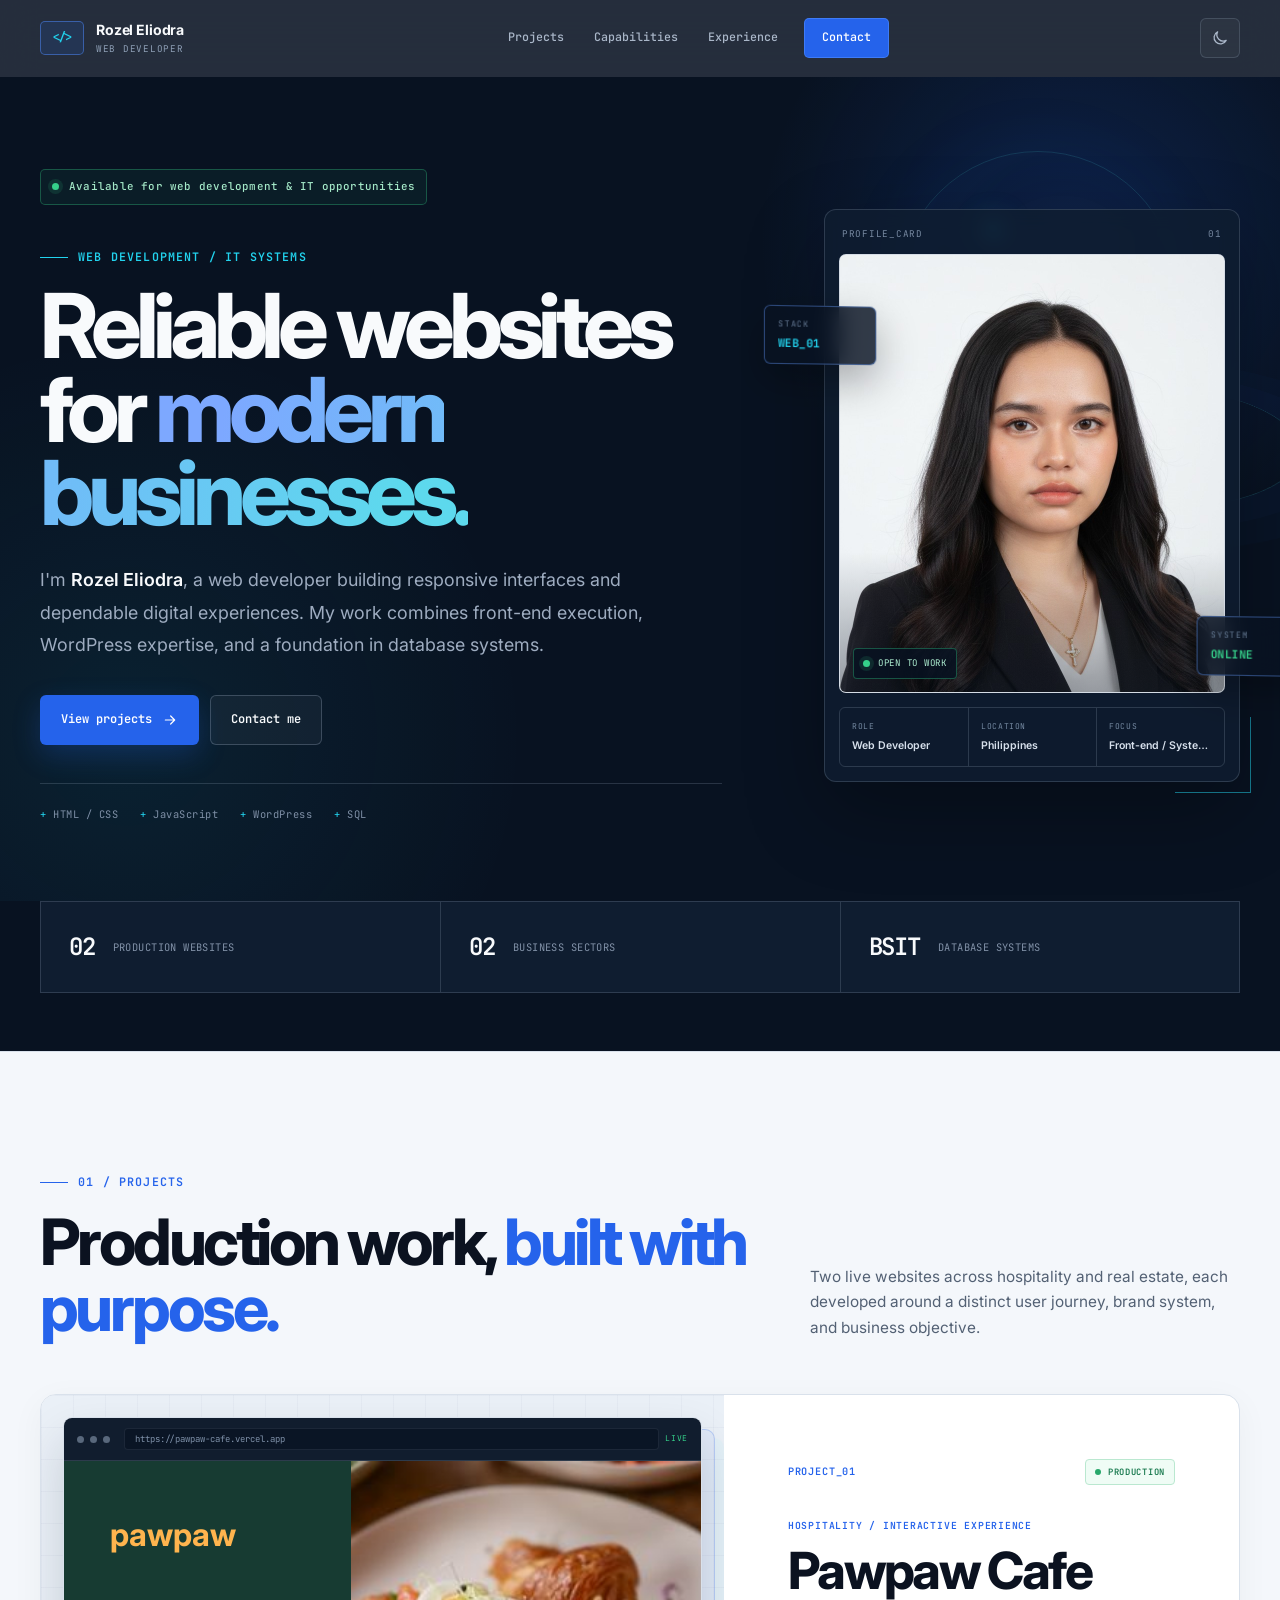
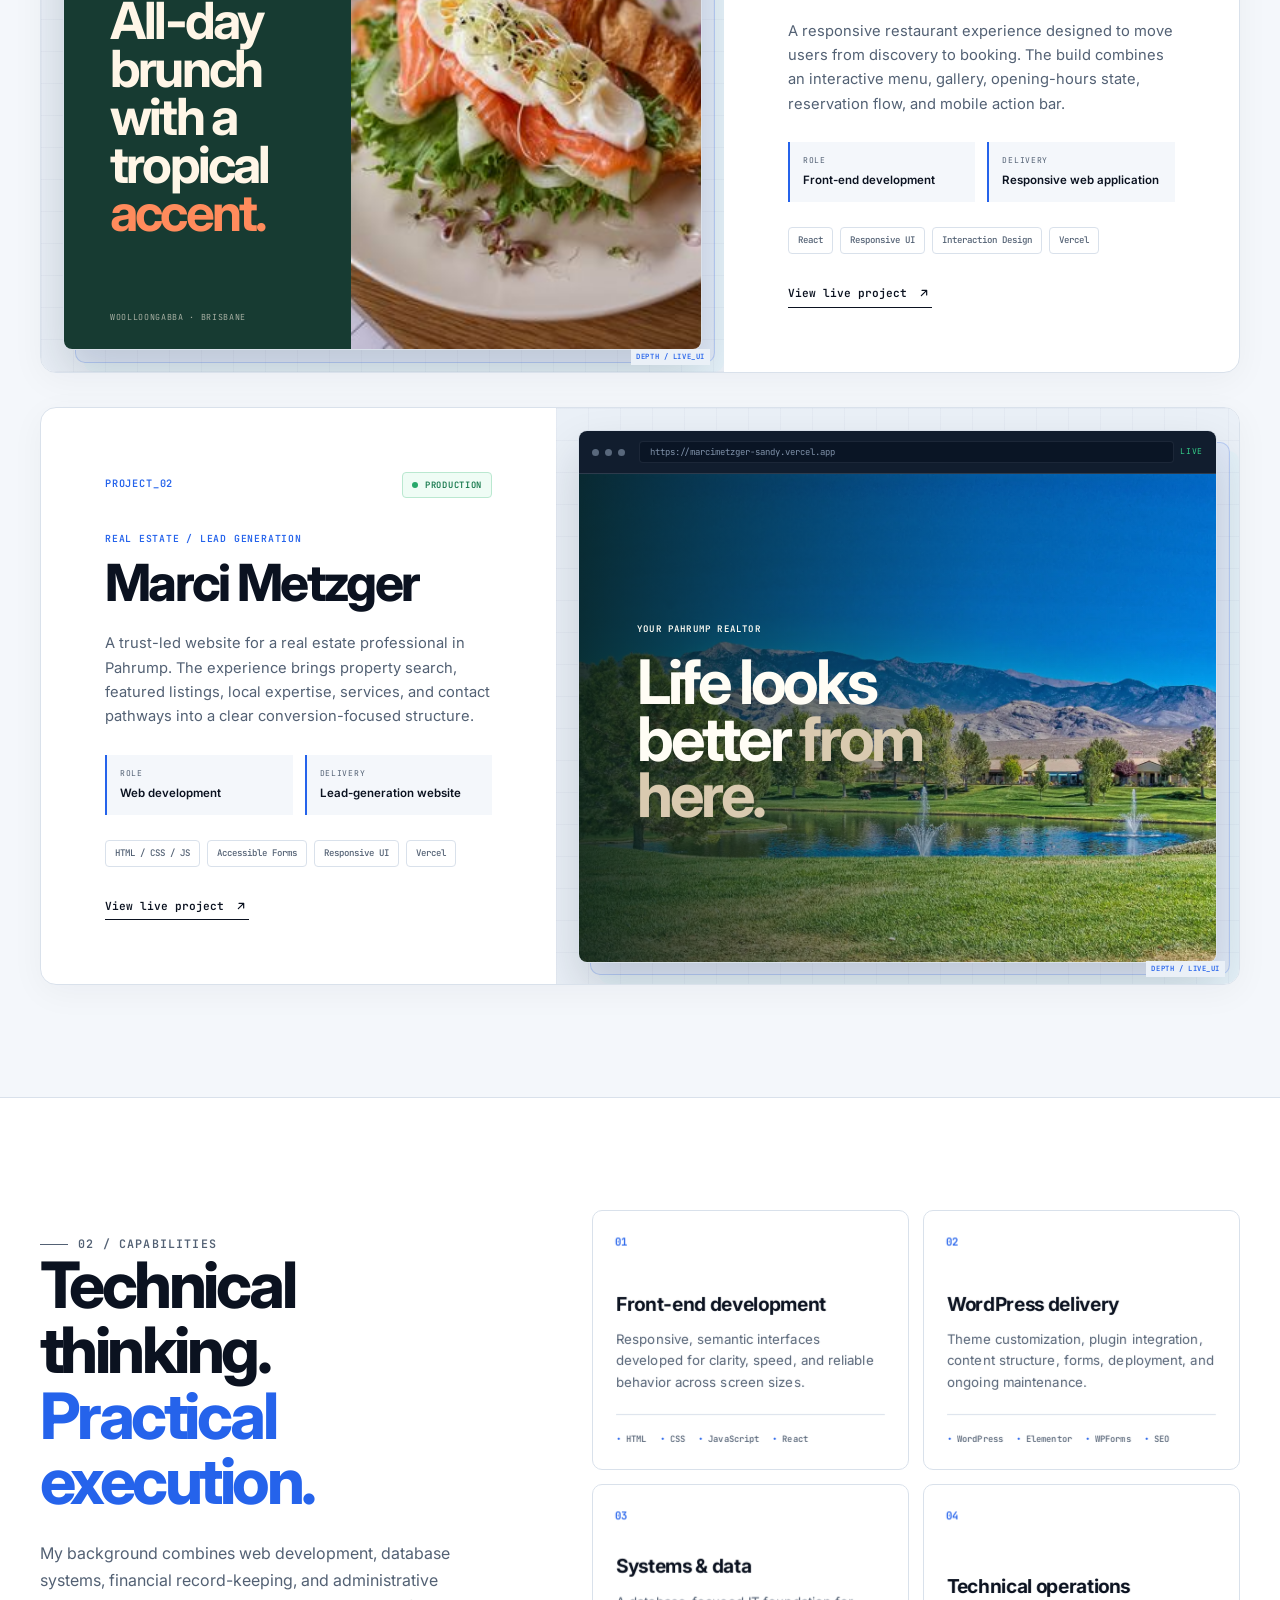
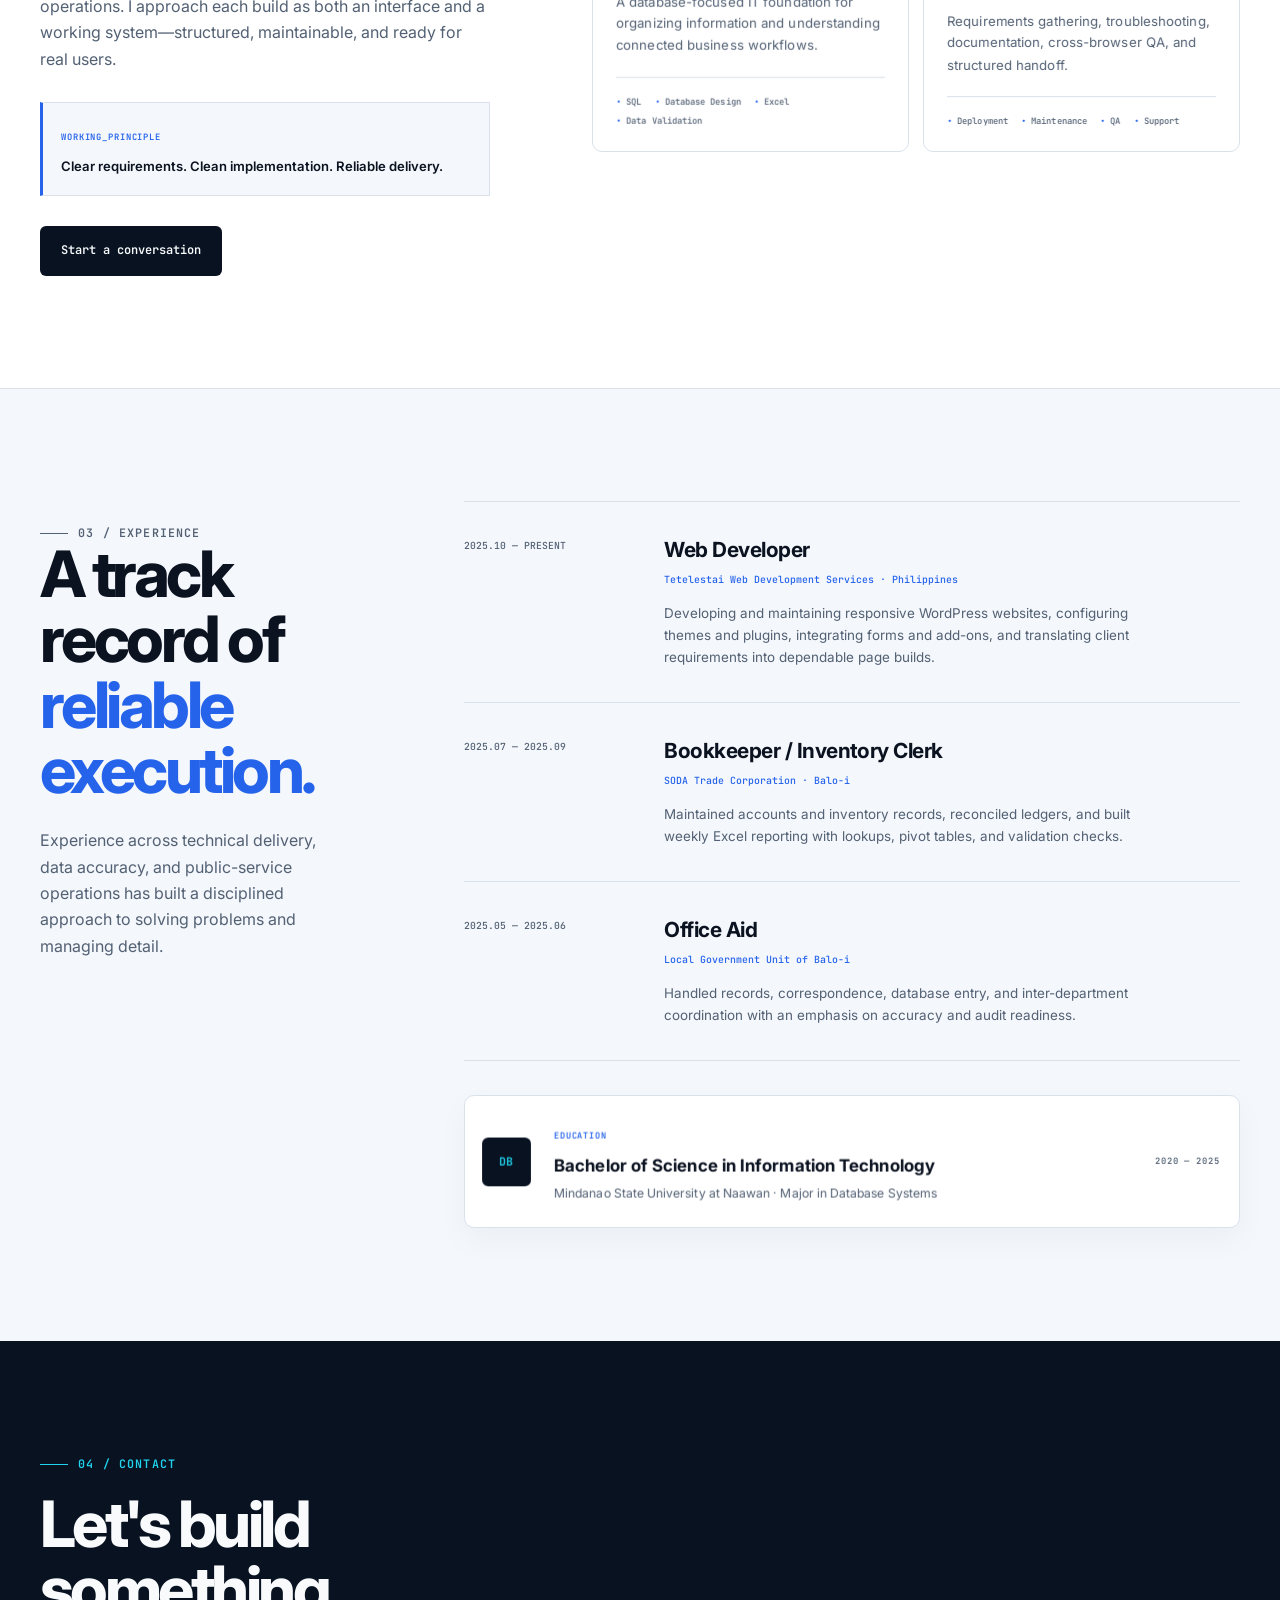
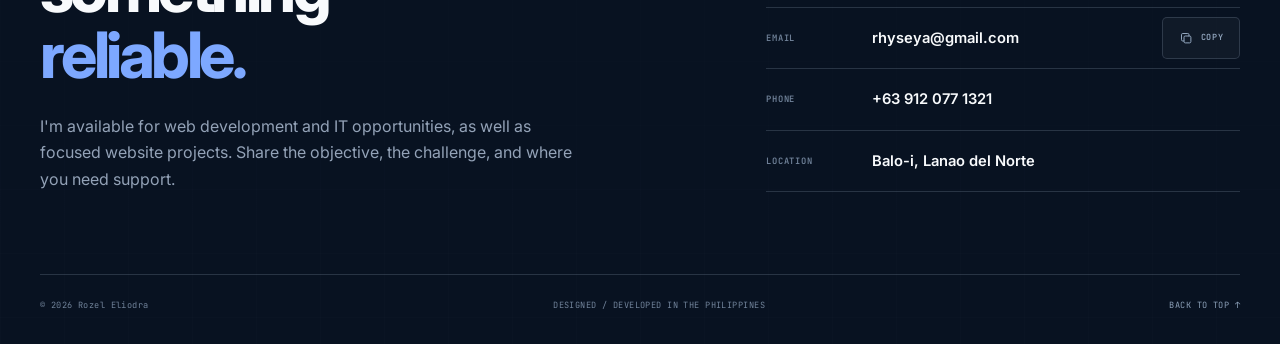
==== commit eadd8471: "Update company name Co-authored-by: arena-agent <297053741+arena-agent@users.noreply.github.com>" ====
--- a/index.html
+++ b/index.html
@@ -274,7 +274,7 @@
           <ol class="timeline">
             <li class="timeline-item reveal">
               <div class="timeline-date">2025.10 — PRESENT</div>
-              <div class="timeline-role"><h3>Web Developer</h3><span class="timeline-org">Teteleztai Web Services · Philippines</span><p>Developing and maintaining responsive WordPress websites, configuring themes and plugins, integrating forms and add-ons, and translating client requirements into dependable page builds.</p></div>
+              <div class="timeline-role"><h3>Web Developer</h3><span class="timeline-org">Tetelestai Web Development Services · Philippines</span><p>Developing and maintaining responsive WordPress websites, configuring themes and plugins, integrating forms and add-ons, and translating client requirements into dependable page builds.</p></div>
             </li>
             <li class="timeline-item reveal">
               <div class="timeline-date">2025.07 — 2025.09</div>
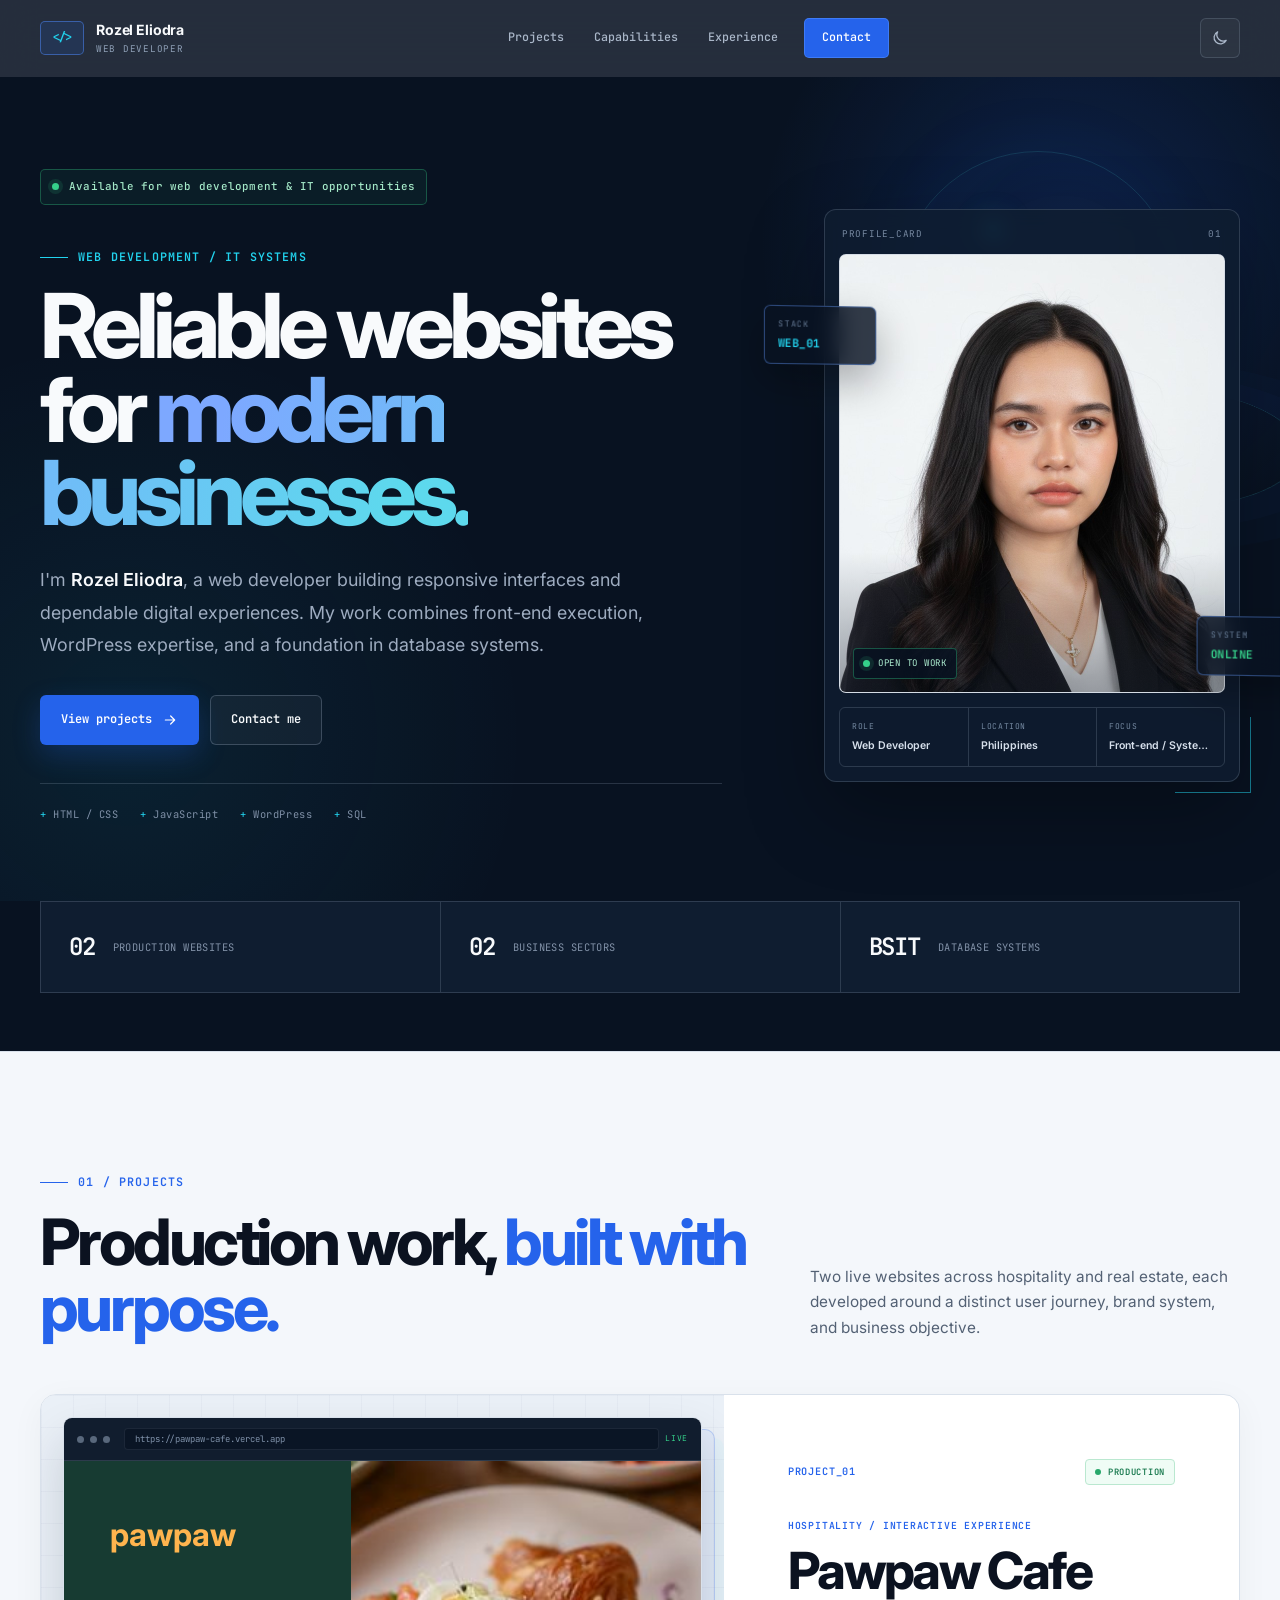
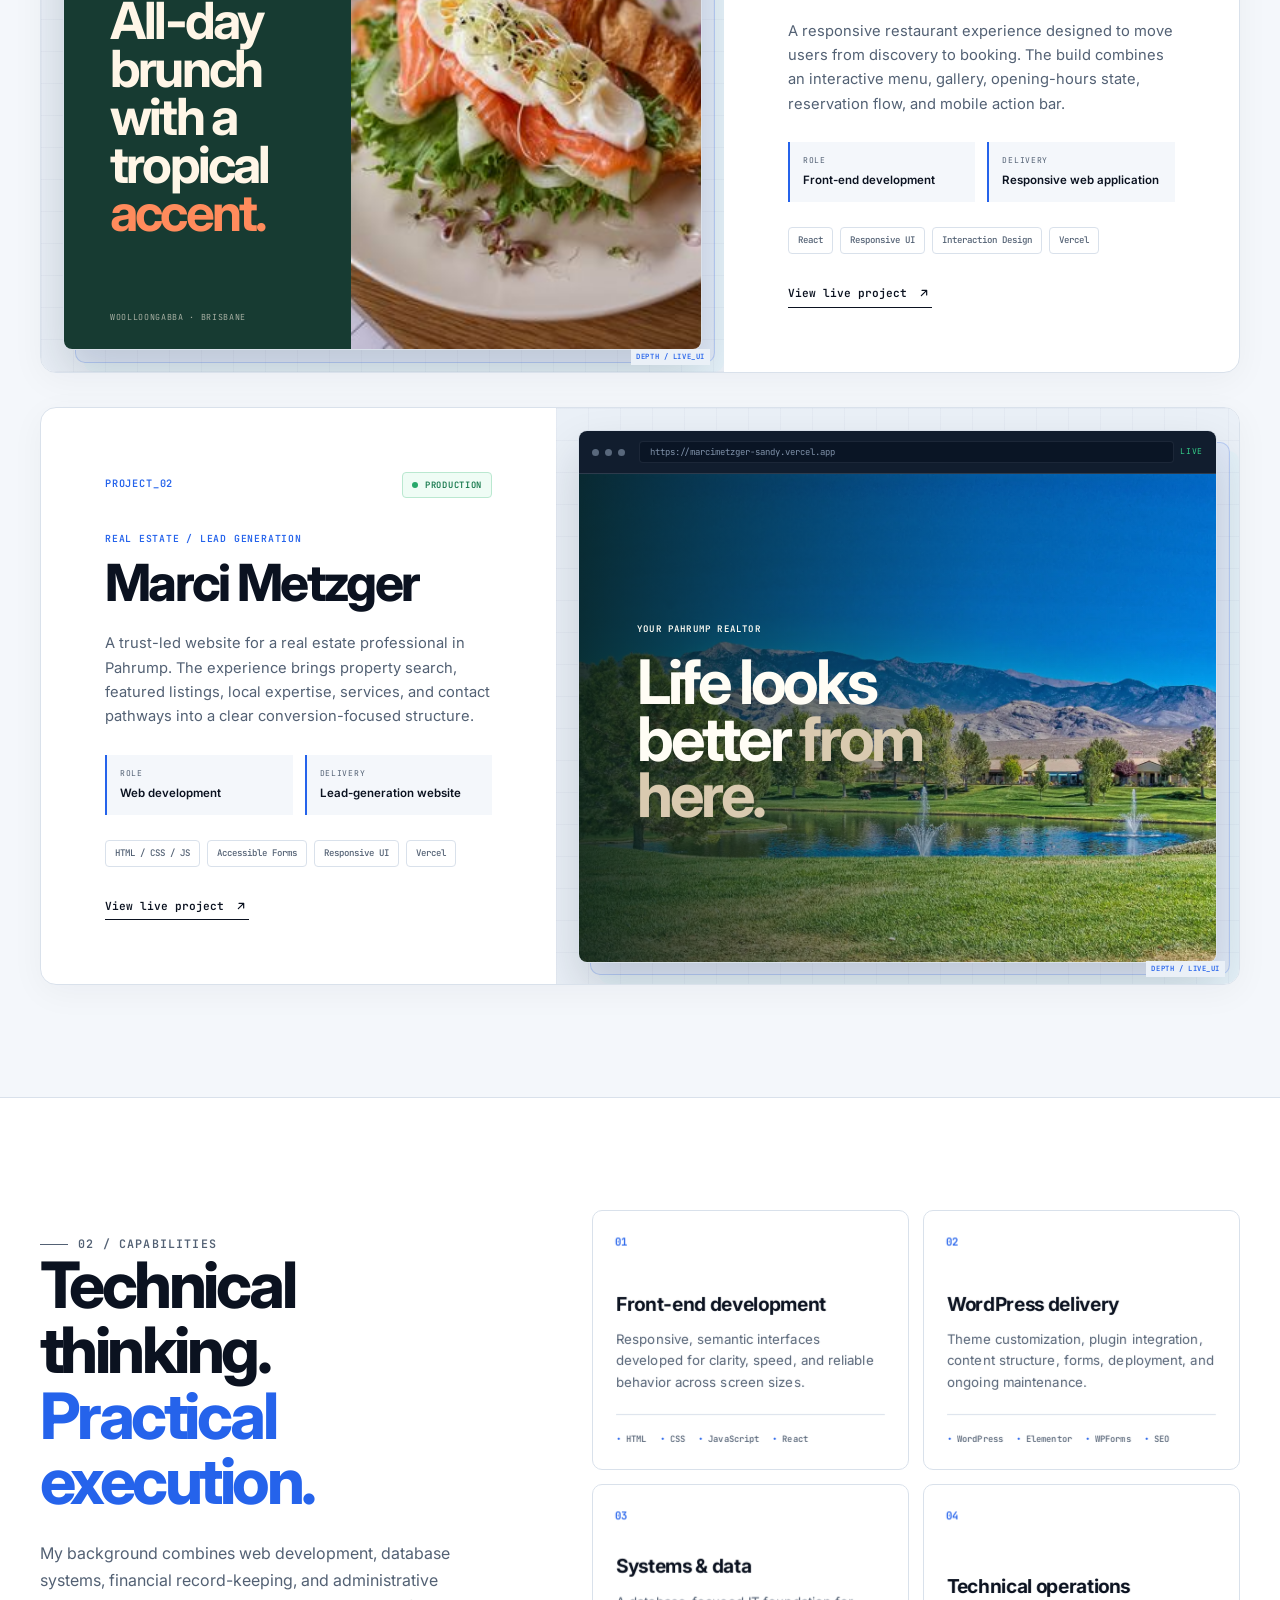
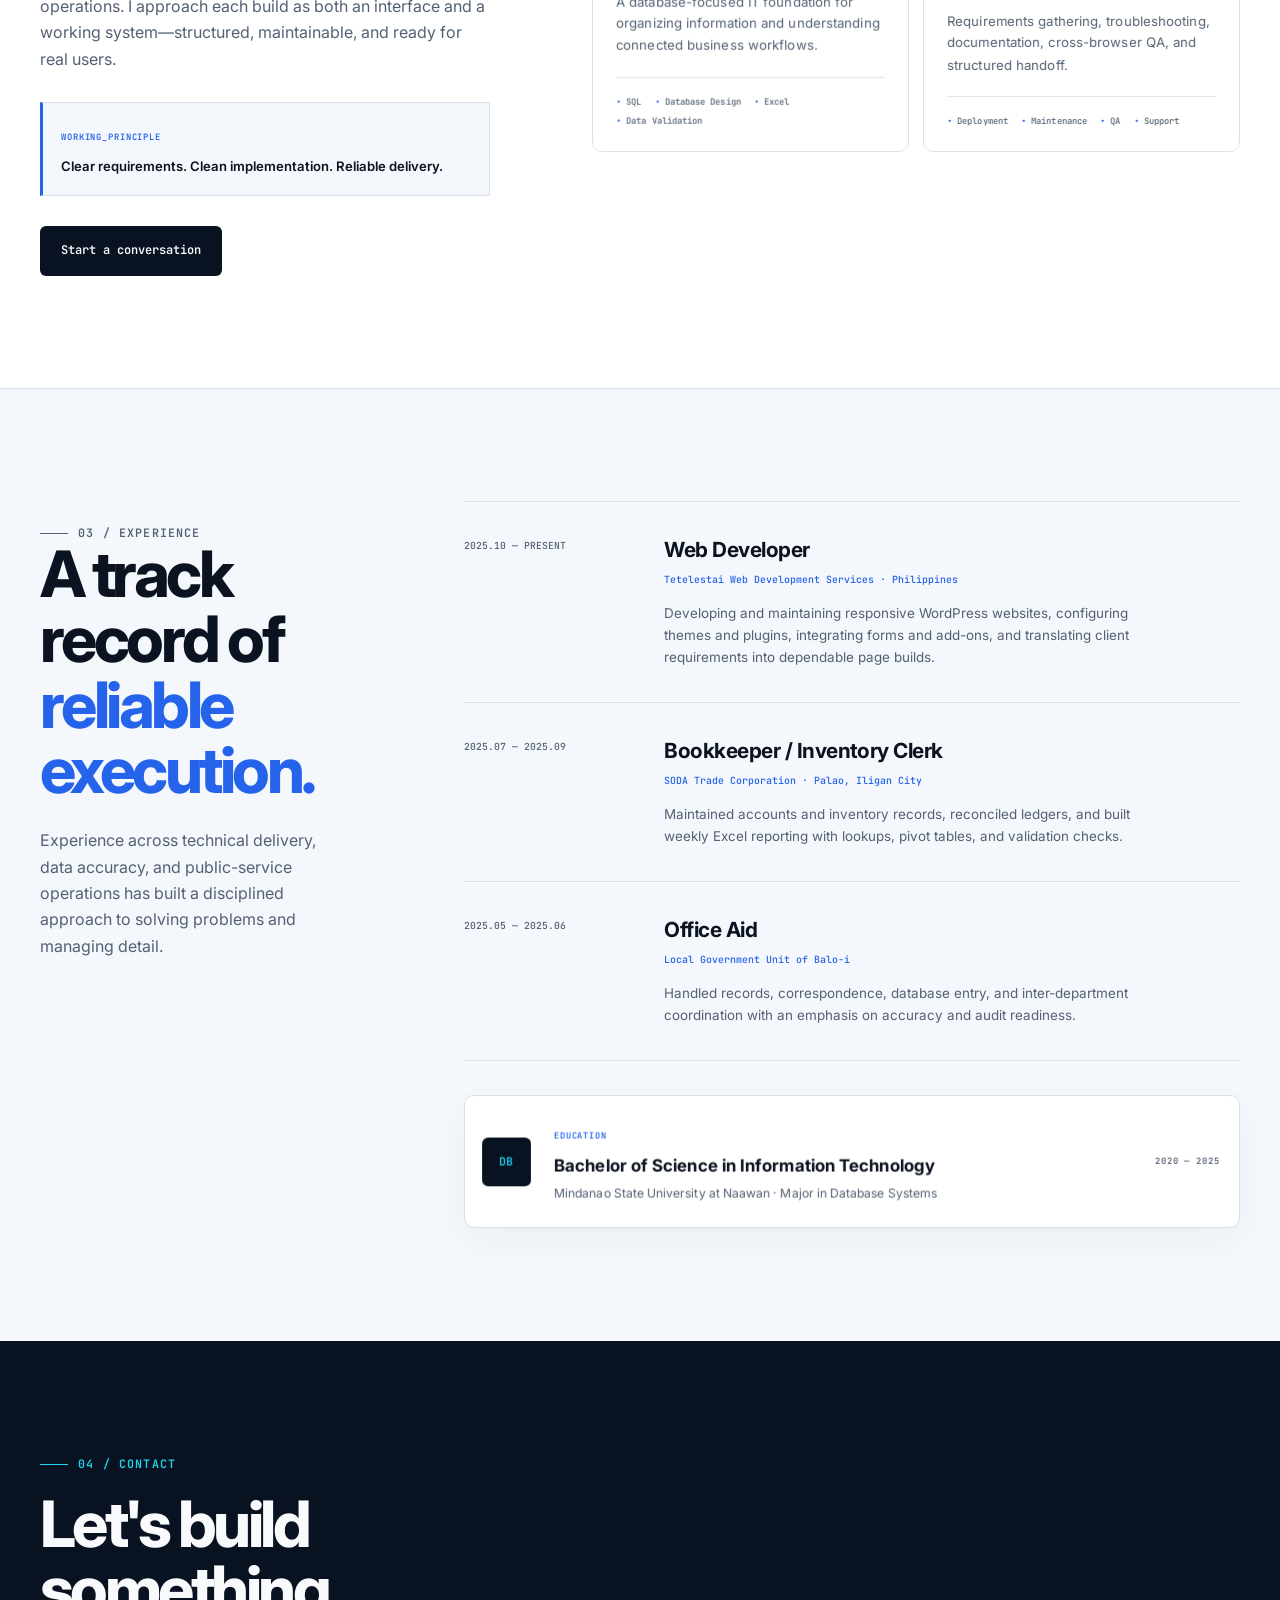
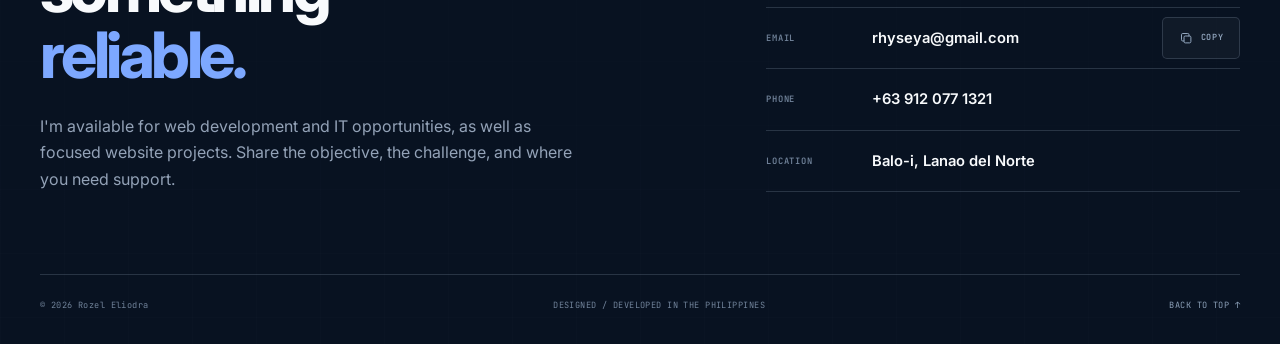
==== commit 59805d39: "Update SODA Trade location Co-authored-by: arena-agent <297053741+arena-agent@users.noreply.github.c" ====
--- a/index.html
+++ b/index.html
@@ -278,7 +278,7 @@
             </li>
             <li class="timeline-item reveal">
               <div class="timeline-date">2025.07 — 2025.09</div>
-              <div class="timeline-role"><h3>Bookkeeper / Inventory Clerk</h3><span class="timeline-org">SODA Trade Corporation · Balo-i</span><p>Maintained accounts and inventory records, reconciled ledgers, and built weekly Excel reporting with lookups, pivot tables, and validation checks.</p></div>
+              <div class="timeline-role"><h3>Bookkeeper / Inventory Clerk</h3><span class="timeline-org">SODA Trade Corporation · Palao, Iligan City</span><p>Maintained accounts and inventory records, reconciled ledgers, and built weekly Excel reporting with lookups, pivot tables, and validation checks.</p></div>
             </li>
             <li class="timeline-item reveal">
               <div class="timeline-date">2025.05 — 2025.06</div>
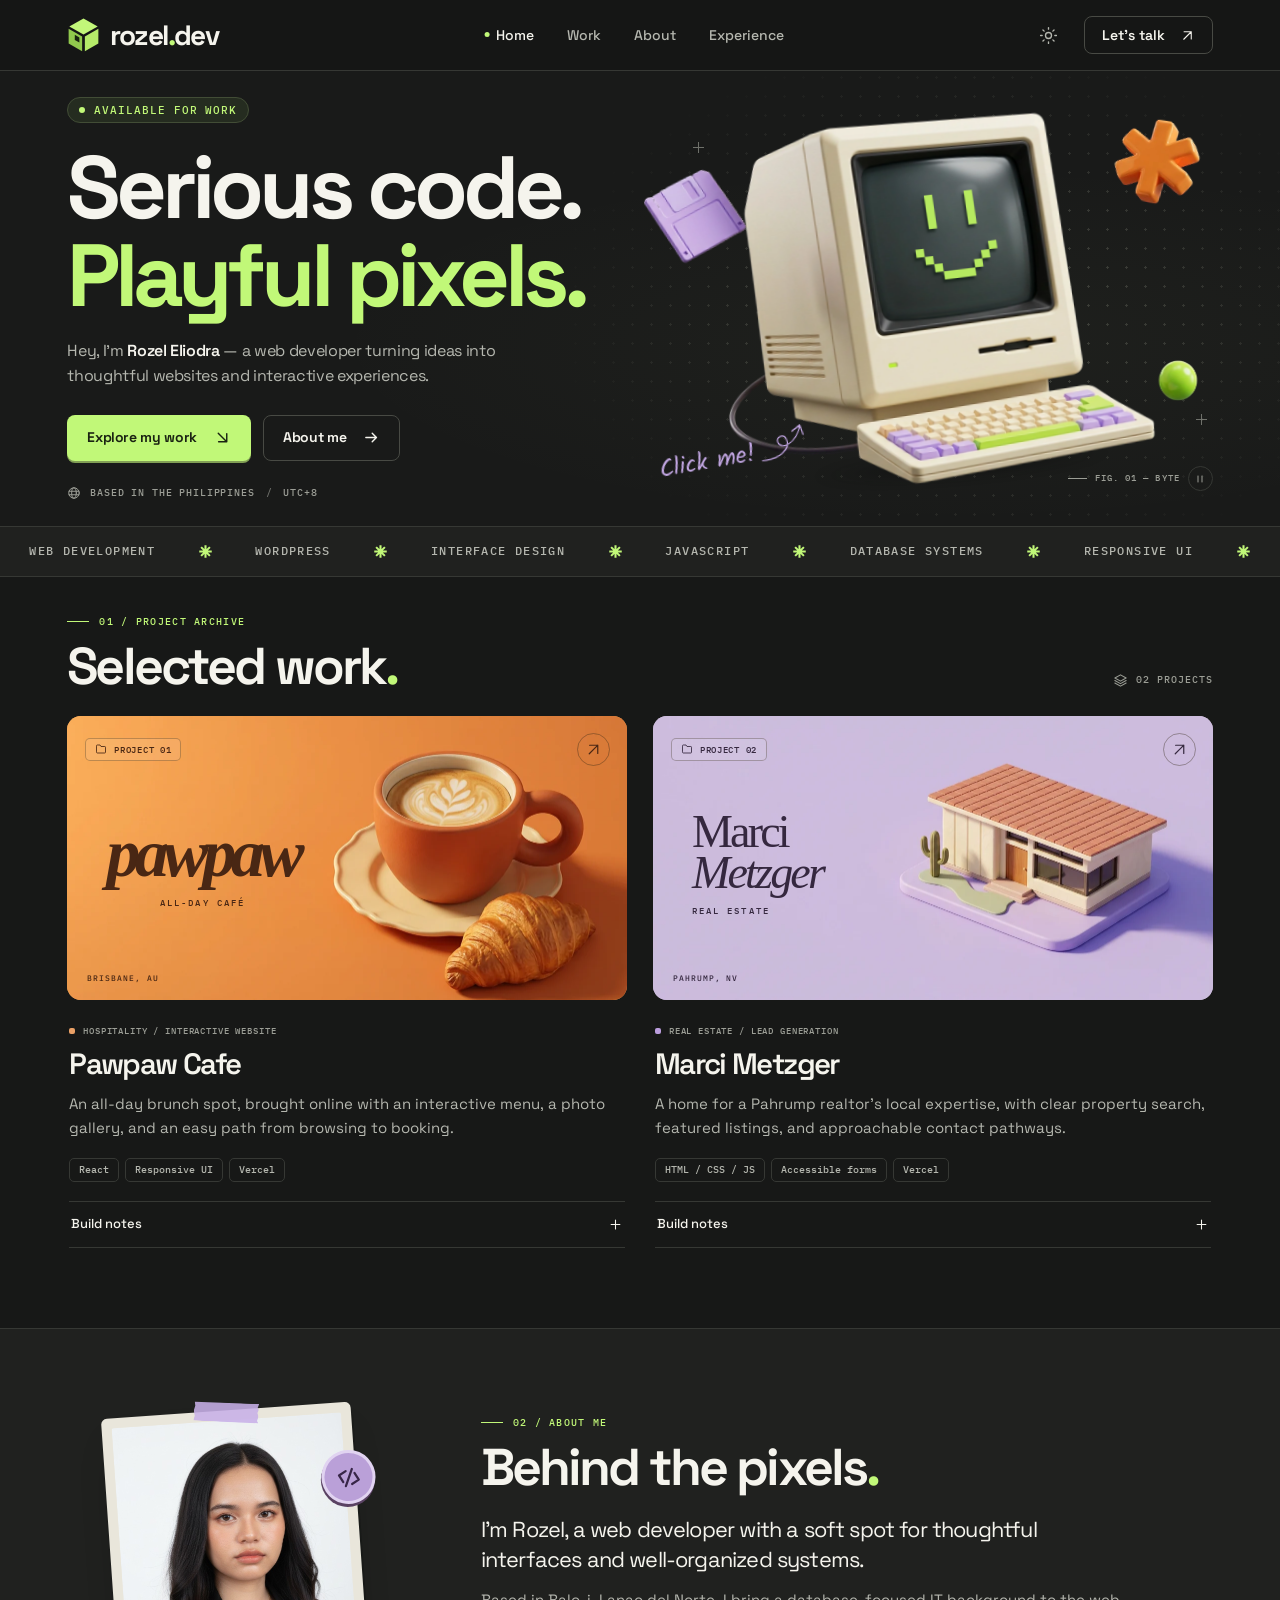
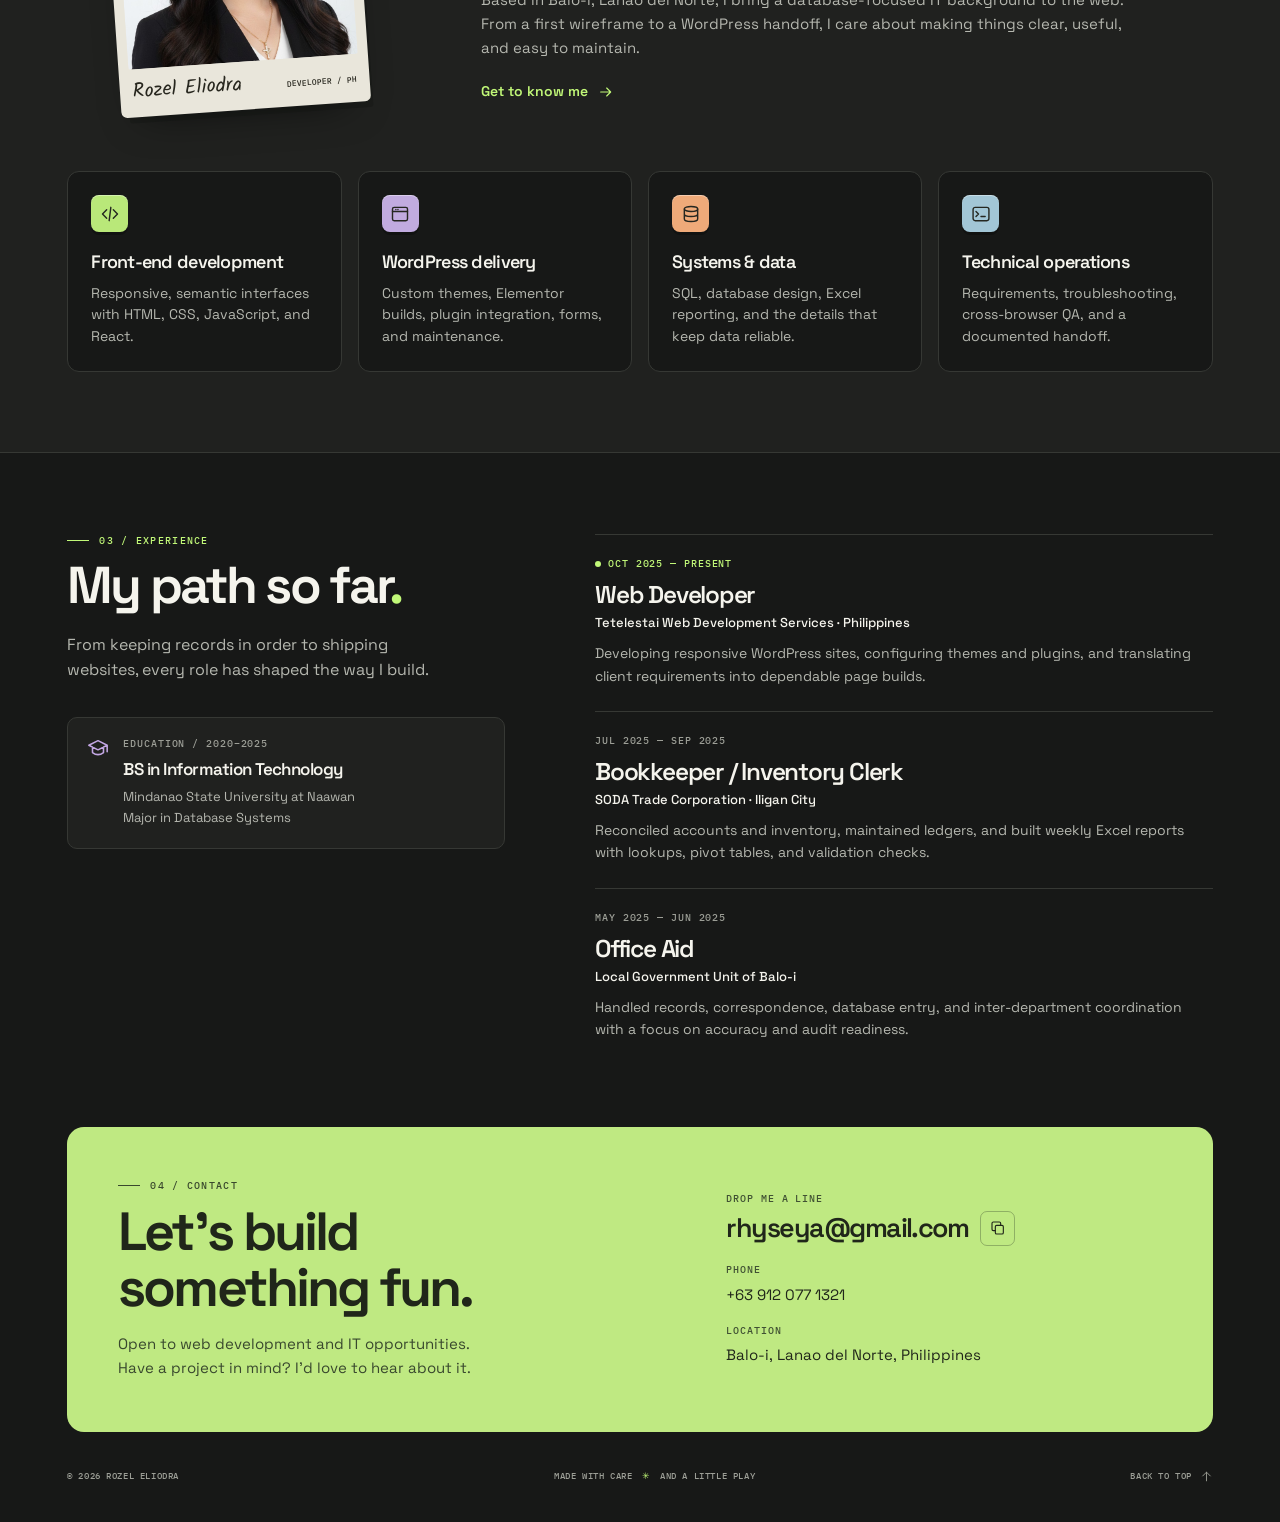
==== commit a1d210cf: "Give the portfolio a playful interactive 3D studio Co-authored-by: arena-agent <297053741+arena-agen" ====
--- a/index.html
+++ b/index.html
@@ -1,331 +1,574 @@
 <!DOCTYPE HTML>
-<html lang="en">
-<head>
-  <meta charset="UTF-8">
-  <meta name="viewport" content="width=device-width, initial-scale=1.0">
-  <meta name="description" content="Portfolio of Rozel Eliodra, a web developer focused on responsive interfaces, WordPress development, and reliable digital systems.">
-  <meta name="theme-color" content="#081221">
-  <meta property="og:type" content="website">
-  <meta property="og:title" content="Rozel Eliodra — Web Developer &amp; IT Professional">
-  <meta property="og:description" content="Modern web development, responsive interfaces, and practical digital systems.">
-  <meta name="twitter:card" content="summary">
-  <meta name="twitter:title" content="Rozel Eliodra — Web Developer &amp; IT Professional">
-  <meta name="twitter:description" content="Modern web development, responsive interfaces, and practical digital systems.">
-  <title>Rozel Eliodra — Web Developer &amp; IT Professional</title>
-  <link rel="icon" href="assets/favicon.svg" type="image/svg+xml">
-  <link rel="preconnect" href="https://fonts.googleapis.com">
-  <link rel="preconnect" href="https://fonts.gstatic.com" crossorigin>
-  <link href="https://fonts.googleapis.com/css2?family=Inter:wght@400;500;600;700;800&amp;family=JetBrains+Mono:wght@400;500;600&amp;display=swap" rel="stylesheet">
-  <link rel="stylesheet" href="styles.css">
-  <script>
-    document.documentElement.classList.add('js');
-    try {
-      const savedTheme = localStorage.getItem('portfolio-theme');
-      const preferredTheme = window.matchMedia('(prefers-color-scheme: dark)').matches ? 'dark' : 'light';
-      document.documentElement.dataset.theme = savedTheme || preferredTheme;
-    } catch (error) {
-      document.documentElement.dataset.theme = 'light';
-    }
-  </script>
-  <script src="script.js" defer></script>
-  <script type="application/ld+json">
-  {
-    "@context": "https://schema.org",
-    "@type": "Person",
-    "name": "Rozel Eliodra",
-    "jobTitle": "Web Developer",
-    "email": "mailto:rhyseya@gmail.com",
-    "telephone": "+63 912 077 1321",
-    "address": {
-      "@type": "PostalAddress",
-      "addressLocality": "Balo-i",
-      "addressRegion": "Lanao del Norte",
-      "addressCountry": "PH"
-    },
-    "alumniOf": {
-      "@type": "CollegeOrUniversity",
-      "name": "Mindanao State University at Naawan"
-    }
-  }
-  </script>
-</head>
-<body>
-  <a class="skip-link" href="#main">Skip to main content</a>
-
-  <header class="site-header" id="top">
-    <div class="nav-shell">
-      <a class="brand" href="#top" aria-label="Rozel Eliodra, back to top">
-        <span class="brand-mark" aria-hidden="true">&lt;/&gt;</span>
-        <span class="brand-copy">
-          <strong>Rozel Eliodra</strong>
-          <small>Web Developer</small>
-        </span>
-      </a>
-
-      <nav class="site-menu" id="site-menu" aria-label="Primary navigation">
-        <a href="#work">Projects</a>
-        <a href="#about">Capabilities</a>
-        <a href="#experience">Experience</a>
-        <a class="nav-cta" href="#contact">Contact</a>
-      </nav>
-
-      <div class="nav-actions">
-        <button class="theme-toggle" type="button" aria-label="Switch to dark theme" title="Change color theme">
-          <svg class="theme-icon theme-icon-moon" viewBox="0 0 24 24" fill="none" aria-hidden="true"><path d="M20.2 15.2A8.5 8.5 0 0 1 8.8 3.8 8.5 8.5 0 1 0 20.2 15.2Z" stroke="currentColor" stroke-width="1.7" stroke-linecap="round" stroke-linejoin="round"/></svg>
-          <svg class="theme-icon theme-icon-sun" viewBox="0 0 24 24" fill="none" aria-hidden="true"><circle cx="12" cy="12" r="3.5" stroke="currentColor" stroke-width="1.7"/><path d="M12 2v2M12 20v2M4.93 4.93l1.42 1.42M17.66 17.66l1.41 1.41M2 12h2M20 12h2M4.93 19.07l1.42-1.42M17.66 6.34l1.41-1.41" stroke="currentColor" stroke-width="1.7" stroke-linecap="round"/></svg>
-        </button>
-        <button class="menu-toggle" type="button" aria-expanded="false" aria-controls="site-menu" aria-label="Open navigation menu">
-          <span class="menu-lines" aria-hidden="true"></span>
-        </button>
+<html lang="en" data-theme="dark">
+  <head>
+    <meta charset="utf-8">
+    <meta name="viewport" content="width=device-width, initial-scale=1">
+    <meta name="theme-color" content="#171817">
+    <meta
+      name="description"
+      content="The digital studio of Rozel Eliodra, a Philippine-based web developer building thoughtful websites with a playful side. Explore projects, capabilities, and experience.">
+    <meta property="og:type" content="website">
+    <meta property="og:title" content="Rozel Eliodra — Web Developer">
+    <meta
+      property="og:description"
+      content="Serious code. Playful pixels. A selection of websites and digital experiences by Rozel Eliodra.">
+    <meta name="twitter:card" content="summary">
+    <title>Rozel Eliodra — Web Developer &amp; IT Professional</title>
+    <link rel="icon" href="assets/favicon.svg" type="image/svg+xml">
+    <link rel="preload" href="assets/fonts/space-grotesk.woff2" as="font" type="font/woff2" crossorigin>
+    <link rel="preload" href="assets/studio/byte.webp" as="image" type="image/webp">
+    <script>
+      document.documentElement.classList.add('js');
+      try {
+        if (localStorage.getItem('portfolio-theme') === 'light') document.documentElement.dataset.theme = 'light';
+      } catch {
+        /* Storage is optional. */
+      }
+    </script>
+    <link rel="stylesheet" href="styles.css">
+    <script src="script.js" defer></script>
+    <script type="application/ld+json">
+      {
+        "@context": "https://schema.org",
+        "@type": "Person",
+        "name": "Rozel Eliodra",
+        "jobTitle": "Web Developer",
+        "email": "mailto:rhyseya@gmail.com",
+        "telephone": "+63 912 077 1321",
+        "address": {
+          "@type": "PostalAddress",
+          "addressLocality": "Balo-i",
+          "addressRegion": "Lanao del Norte",
+          "addressCountry": "PH"
+        },
+        "alumniOf": { "@type": "CollegeOrUniversity", "name": "Mindanao State University at Naawan" }
+      }
+    </script>
+  </head>
+  <body id="top">
+    <svg xmlns="http://www.w3.org/2000/svg" class="svg-library" aria-hidden="true" focusable="false">
+      <defs>
+        <symbol id="i-brand" viewBox="0 0 36 38">
+          <path fill="#c2f779" d="m18 1 15.5 8.7L18 18.4 2.5 9.7z" />
+          <path fill="#91c94d" d="m1.8 12.3 14.7 8.3v16L1.8 28.2z" />
+          <path fill="#b5eb69" d="m19.5 20.6 14.7-8.3v15.9l-14.7 8.4z" />
+          <path fill="#192210" d="m8.5 18.8 5 2.8v5.6l-5-2.8z" />
+        </symbol>
+        <symbol id="i-arrow-out" viewBox="0 0 24 24"><path d="M6 18 18 6M6.5 6H18v11.5" /></symbol>
+        <symbol id="i-arrow-down" viewBox="0 0 24 24"><path d="M6 6l12 12M6.5 18H18V6.5" /></symbol>
+        <symbol id="i-arrow-right" viewBox="0 0 24 24"><path d="M4 12h15m-6-6 6 6-6 6" /></symbol>
+        <symbol id="i-arrow-up" viewBox="0 0 24 24"><path d="M12 20V4m-7 7 7-7 7 7" /></symbol>
+        <symbol id="i-sun" viewBox="0 0 24 24">
+          <circle cx="12" cy="12" r="3.8" />
+          <path d="M12 2v2m0 16v2M2 12h2m16 0h2M5 5l1.5 1.5m11 11L19 19M5 19l1.5-1.5m11-11L19 5" />
+        </symbol>
+        <symbol id="i-moon" viewBox="0 0 24 24">
+          <path d="M20.8 14.2A8.5 8.5 0 0 1 9.8 3.1a8.7 8.7 0 1 0 11 11.1Z" />
+        </symbol>
+        <symbol id="i-globe" viewBox="0 0 24 24">
+          <circle cx="12" cy="12" r="9" />
+          <ellipse cx="12" cy="12" rx="4" ry="9" />
+          <path d="M3.5 9h17m-17 6h17" />
+        </symbol>
+        <symbol id="i-layers" viewBox="0 0 24 24"><path d="m3 8 9-5 9 5-9 5zM3 12l9 5 9-5M3 16l9 5 9-5" /></symbol>
+        <symbol id="i-spark" viewBox="0 0 24 24">
+          <path d="M12 2v20M2 12h20M5 5l14 14M5 19 19 5" stroke-width="3.3" stroke-linecap="butt" />
+        </symbol>
+        <symbol id="i-folder" viewBox="0 0 24 24">
+          <path
+            d="M3 7V5.5A1.5 1.5 0 0 1 4.5 4H10l2 3h7.5A1.5 1.5 0 0 1 21 8.5v10a1.5 1.5 0 0 1-1.5 1.5h-15A1.5 1.5 0 0 1 3 18.5z"
+          />
+        </symbol>
+        <symbol id="i-code" viewBox="0 0 24 24"><path d="m8 7-5 5 5 5m8-10 5 5-5 5m-3-13-2 16" /></symbol>
+        <symbol id="i-window" viewBox="0 0 24 24">
+          <rect x="3" y="4" width="18" height="16" rx="2" />
+          <path d="M3 9h18m-14-2.5h.1m2.4 0h.1" />
+        </symbol>
+        <symbol id="i-data" viewBox="0 0 24 24">
+          <ellipse cx="12" cy="6" rx="8" ry="3" />
+          <path d="M4 6v12c0 4 16 4 16 0V6M4 12c0 4 16 4 16 0" />
+        </symbol>
+        <symbol id="i-terminal" viewBox="0 0 24 24">
+          <rect x="2.5" y="4" width="19" height="16" rx="2.5" />
+          <path d="m6 9 3 3-3 3m6 0h5" />
+        </symbol>
+        <symbol id="i-copy" viewBox="0 0 24 24">
+          <rect x="8" y="8" width="12" height="13" rx="2" />
+          <path d="M16 8V5a2 2 0 0 0-2-2H5a2 2 0 0 0-2 2v9a2 2 0 0 0 2 2h3" />
+        </symbol>
+        <symbol id="i-check" viewBox="0 0 24 24"><path d="m4 12 5 5L20 6" /></symbol>
+        <symbol id="i-plus" viewBox="0 0 24 24"><path d="M5 12h14M12 5v14" /></symbol>
+        <symbol id="i-degree" viewBox="0 0 24 24">
+          <path d="m2 9 10-5 10 5-10 5zM6 11v6c4 3 8 3 12 0v-6m4-2v7" />
+        </symbol>
+      </defs>
+    </svg>
+    <a class="skip-link" href="#main">Skip to main content</a>
+
+    <header class="site-header">
+      <div class="container nav-shell">
+        <a class="brand" href="#home" aria-label="rozel.dev — Rozel Eliodra, home"
+          ><svg class="brand-mark" aria-hidden="true"><use href="#i-brand" /></svg
+          ><span>rozel<span class="brand-dot">.</span>dev</span></a
+        >
+        <nav class="site-menu" id="site-menu" aria-label="Primary navigation">
+          <a href="#home" class="is-active" aria-current="location">Home</a><a href="#work">Work</a
+          ><a href="#about">About</a><a href="#experience">Experience</a>
+        </nav>
+        <div class="nav-actions">
+          <button
+            class="icon-button theme-toggle js-control"
+            type="button"
+            aria-label="Switch to light theme"
+            title="Switch to light theme"
+          >
+            <svg class="icon sun" aria-hidden="true"><use href="#i-sun" /></svg
+            ><svg class="icon moon" aria-hidden="true"><use href="#i-moon" /></svg>
+          </button>
+          <a class="nav-contact" href="#contact"
+            >Let’s talk <svg class="icon" aria-hidden="true"><use href="#i-arrow-out" /></svg
+          ></a>
+          <button
+            class="icon-button menu-toggle js-control"
+            type="button"
+            aria-expanded="false"
+            aria-controls="site-menu"
+            aria-label="Open menu"
+          >
+            <span></span><span></span>
+          </button>
+        </div>
       </div>
-    </div>
-    <div class="scroll-progress" aria-hidden="true"><span></span></div>
-  </header>
-
-  <main id="main">
-    <section class="hero" aria-labelledby="hero-title">
-      <div class="hero-grid-overlay" aria-hidden="true"></div>
-      <div class="container hero-grid">
-        <div class="hero-copy reveal">
-          <div class="availability"><span class="status-dot" aria-hidden="true"></span>Available for web development &amp; IT opportunities</div>
-          <p class="eyebrow">WEB DEVELOPMENT / IT SYSTEMS</p>
-          <h1 id="hero-title">Reliable websites for <span>modern businesses.</span></h1>
-          <p class="hero-lead">I'm <strong>Rozel Eliodra</strong>, a web developer building responsive interfaces and dependable digital experiences. My work combines front-end execution, WordPress expertise, and a foundation in database systems.</p>
-
-          <div class="hero-actions">
-            <a class="button button-primary" href="#work">
-              View projects
-              <svg viewBox="0 0 24 24" fill="none" aria-hidden="true"><path d="M5 12h14M13 6l6 6-6 6" stroke="currentColor" stroke-width="1.8" stroke-linecap="round" stroke-linejoin="round"/></svg>
-            </a>
-            <a class="button button-secondary" href="mailto:rhyseya@gmail.com">Contact me</a>
-          </div>
-
-          <ul class="core-stack" aria-label="Core technologies">
-            <li>HTML / CSS</li>
-            <li>JavaScript</li>
-            <li>WordPress</li>
-            <li>SQL</li>
-          </ul>
-        </div>
-
-        <div class="profile-stage reveal">
-          <aside class="profile-card" aria-label="Professional profile" data-tilt data-tilt-max="7" data-tilt-perspective="1050">
-            <div class="profile-card-head">
-              <span>PROFILE_CARD</span>
-              <span>01</span>
+      <div class="scroll-progress" aria-hidden="true"><span></span></div>
+    </header>
+
+    <main id="main">
+      <section class="hero" id="home" aria-labelledby="hero-title">
+        <div class="container hero-grid">
+          <div class="hero-copy">
+            <p class="availability"><span class="status-dot" aria-hidden="true"></span>Available for work</p>
+            <h1 id="hero-title">Serious code.<br><span>Playful pixels.</span></h1>
+            <p class="hero-intro">
+              Hey, I’m <strong>Rozel Eliodra</strong> — a web developer turning ideas into thoughtful websites and
+              interactive experiences.
+            </p>
+            <div class="hero-actions">
+              <a class="button button-primary" href="#work"
+                >Explore my work <svg class="icon" aria-hidden="true"><use href="#i-arrow-down" /></svg
+              ></a>
+              <a class="button button-secondary" href="#about"
+                >About me <svg class="icon" aria-hidden="true"><use href="#i-arrow-right" /></svg
+              ></a>
             </div>
-            <div class="portrait-card">
-              <img src="assets/portrait.jpg" width="768" height="1258" alt="Portrait of Rozel Eliodra" loading="eager" decoding="async" fetchpriority="high">
-              <div class="portrait-status"><span class="status-dot" aria-hidden="true"></span>OPEN TO WORK</div>
+            <p class="location-line">
+              <svg class="icon" aria-hidden="true"><use href="#i-globe" /></svg>Based in the Philippines
+              <span class="meta-slash">/</span> UTC+8
+            </p>
+          </div>
+
+          <figure class="studio-scene" data-mood="happy" aria-label="Byte, a friendly 3D desk companion">
+            <div class="drafting-grid" aria-hidden="true"></div>
+            <span class="registration reg-one" aria-hidden="true"></span
+            ><span class="registration reg-two" aria-hidden="true"></span>
+            <div class="floor-shadow" aria-hidden="true"></div>
+            <button class="buddy-control" type="button" aria-label="Meet Byte! A friendly retro computer" disabled>
+              <span class="artboard" aria-hidden="true">
+                <span class="scene-rig">
+                  <span class="computer-layer"
+                    ><span class="computer-body">
+                      <img
+                        class="computer"
+                        src="assets/studio/byte.webp"
+                        width="1152"
+                        height="928"
+                        alt=""
+                        fetchpriority="high"
+                        draggable="false">
+                      <svg class="byte-face" viewBox="0 0 1152 928" fill="currentColor" focusable="false">
+                        <g transform="matrix(1 -.035 .065 1 559 266)">
+                          <g class="live-face">
+                            <g class="expression face-happy">
+                              <g class="blink"><path d="M34 0h17v70H34zM116 0h17v70h-17z" /></g>
+                              <path
+                                d="M0 108h17v17H0zM17 125h17v17H17zM34 142h17v17H34zM51 159h65v17H51zM116 142h17v17h-17zM133 125h17v17h-17zM150 108h17v17h-17z"
+                              />
+                            </g>
+                            <g class="expression face-love">
+                              <path
+                                d="M0 16h16V2h23v14h15V2h23v14h14v28H77v15H62v14H47v14H32V72H18V58H4V44H0z"
+                                transform="translate(-3 6) scale(.85)"
+                              />
+                              <path
+                                d="M0 16h16V2h23v14h15V2h23v14h14v28H77v15H62v14H47v14H32V72H18V58H4V44H0z"
+                                transform="translate(98 6) scale(.85)"
+                              />
+                              <path d="M18 110h16v16h17v15h65v-15h17v-16h16v30h-16v16h-17v15H51v-15H34v-16H18z" />
+                            </g>
+                            <g class="expression face-wink">
+                              <path
+                                d="M23 13h17v59H23zM99 39h18V23h28v16h17v16h-22V41h-17v14H99zM31 114h18v17h52v-17h16V97h18v33h-18v17h-16v3H49v-3H31z"
+                              />
+                            </g>
+                            <g class="expression face-wow">
+                              <path
+                                d="M20 12h34v51H20zM118 12h34v51h-34zM58 104h51v17H58zM41 121h17v34H41zM109 121h17v34h-17zM58 155h51v17H58z"
+                              />
+                            </g>
+                          </g>
+                        </g>
+                      </svg> </span
+                  ></span>
+                  <img
+                    class="prop prop-disk"
+                    src="assets/studio/floppy.webp"
+                    width="202"
+                    height="188"
+                    alt=""
+                    draggable="false">
+                  <img
+                    class="prop prop-star"
+                    src="assets/studio/asterisk.webp"
+                    width="140"
+                    height="142"
+                    alt=""
+                    draggable="false">
+                  <img
+                    class="prop prop-orb"
+                    src="assets/studio/orb.webp"
+                    width="72"
+                    height="74"
+                    alt=""
+                    draggable="false">
+                </span>
+              </span>
+              <span class="buddy-note" aria-hidden="true"
+                ><span class="with-js">Click me!</span><span class="without-js">Meet Byte!</span
+                ><svg viewBox="0 0 66 42" fill="none">
+                  <path
+                    d="M2 36c22 4 41-5 38-19-1.5-8-13-7-12 1 2 12 23 8 34-13m-12 4 12-5 1 13"
+                    stroke="currentColor"
+                    stroke-width="1.6"
+                    stroke-linecap="round"
+                    stroke-linejoin="round"
+                  /></svg
+              ></span>
+            </button>
+            <span class="byte-speech" role="status" aria-live="polite" aria-atomic="true"></span>
+            <figcaption class="model-label">
+              <span aria-hidden="true"></span> Fig. 01 — Byte
+              <button
+                class="motion-toggle icon-button js-control"
+                type="button"
+                aria-label="Pause ambient animation"
+                title="Pause ambient animation"
+              >
+                <svg class="icon" aria-hidden="true" viewBox="0 0 24 24">
+                  <path class="pause-mark" d="M8 6v12M16 6v12" />
+                  <path class="play-mark" d="m8 5 11 7-11 7z" />
+                </svg>
+              </button>
+            </figcaption>
+          </figure>
+        </div>
+      </section>
+
+      <section class="skill-strip" aria-label="Core skills" tabindex="0">
+        <div class="strip-track">
+          <span>Web development</span><svg class="icon" aria-hidden="true"><use href="#i-spark" /></svg>
+          <span>WordPress</span><svg class="icon" aria-hidden="true"><use href="#i-spark" /></svg>
+          <span>Interface design</span><svg class="icon" aria-hidden="true"><use href="#i-spark" /></svg>
+          <span>JavaScript</span><svg class="icon" aria-hidden="true"><use href="#i-spark" /></svg>
+          <span>Database systems</span><svg class="icon" aria-hidden="true"><use href="#i-spark" /></svg>
+          <span>Responsive UI</span><svg class="icon" aria-hidden="true"><use href="#i-spark" /></svg>
+        </div>
+      </section>
+
+      <section class="section work-section" id="work" aria-labelledby="work-title">
+        <div class="container">
+          <div class="section-heading">
+            <div>
+              <p class="eyebrow">01 / Project archive</p>
+              <h2 id="work-title">Selected work<span class="accent">.</span></h2>
             </div>
-            <dl class="profile-data">
-              <div><dt>ROLE</dt><dd>Web Developer</dd></div>
-              <div><dt>LOCATION</dt><dd>Philippines</dd></div>
-              <div><dt>FOCUS</dt><dd>Front-end / Systems</dd></div>
-            </dl>
-          </aside>
-          <div class="depth-chip depth-chip-code" aria-hidden="true"><span>STACK</span><strong>WEB_01</strong></div>
-          <div class="depth-chip depth-chip-status" aria-hidden="true"><span>SYSTEM</span><strong>ONLINE</strong></div>
-          <div class="depth-ring" aria-hidden="true"></div>
-        </div>
-      </div>
-    </section>
-
-    <section class="proof-strip" aria-label="Portfolio highlights">
-      <div class="container proof-grid">
-        <div class="proof-item reveal"><span class="proof-number">02</span><span class="proof-label">Production websites</span></div>
-        <div class="proof-item reveal"><span class="proof-number">02</span><span class="proof-label">Business sectors</span></div>
-        <div class="proof-item reveal"><span class="proof-number">BSIT</span><span class="proof-label">Database Systems</span></div>
-      </div>
-    </section>
-
-    <section class="section" id="work" aria-labelledby="work-title">
-      <div class="container">
-        <div class="section-heading reveal">
-          <div>
-            <p class="eyebrow">01 / PROJECTS</p>
-            <h2 id="work-title">Production work, <span>built with purpose.</span></h2>
-          </div>
-          <p>Two live websites across hospitality and real estate, each developed around a distinct user journey, brand system, and business objective.</p>
-        </div>
-
-        <div class="featured-list">
-          <article class="feature-project reveal">
-            <div class="project-preview">
-              <a class="project-browser" href="https://pawpaw-cafe.vercel.app/" target="_blank" rel="noopener noreferrer" aria-label="Open the live Pawpaw Cafe website in a new tab" data-tilt data-tilt-max="4" data-tilt-perspective="1400">
-                <div class="browser-bar" aria-hidden="true">
-                  <span class="browser-dot"></span><span class="browser-dot"></span><span class="browser-dot"></span>
-                  <span class="browser-address">https://pawpaw-cafe.vercel.app</span>
-                  <span class="browser-secure">LIVE</span>
-                </div>
-                <div class="project-art pawpaw-art">
-                  <div class="pawpaw-copy">
-                    <div class="pawpaw-wordmark">pawpaw</div>
-                    <p>All-day brunch with a tropical <span>accent.</span></p>
-                    <small>Woolloongabba · Brisbane</small>
+            <span class="count-label"
+              ><svg class="icon" aria-hidden="true"><use href="#i-layers" /></svg>02 projects</span
+            >
+          </div>
+          <div class="projects-grid">
+            <article class="project-card">
+              <div class="poster-stage">
+                <a
+                  class="project-poster pawpaw"
+                  href="https://pawpaw-cafe.vercel.app/"
+                  target="_blank"
+                  rel="noopener noreferrer"
+                >
+                  <span class="sr-only">Visit the live Pawpaw Cafe website (opens in a new tab). </span>
+                  <img
+                    src="assets/studio/pawpaw.webp"
+                    width="1120"
+                    height="751"
+                    alt=""
+                    loading="lazy"
+                    decoding="async">
+                  <span class="poster-meta"
+                    ><span class="file-tag"
+                      ><svg class="icon" aria-hidden="true"><use href="#i-folder" /></svg> Project 01</span
+                    ><span class="poster-arrow" aria-hidden="true"
+                      ><svg class="icon"><use href="#i-arrow-out" /></svg></span
+                  ></span>
+                  <span class="poster-brand pawpaw-brand"
+                    ><span class="pawpaw-word">pawpaw</span><span class="poster-sub">All-day café</span></span
+                  >
+                  <span class="poster-place">Brisbane, AU</span>
+                </a>
+              </div>
+              <div class="card-info">
+                <p class="category"><span class="category-dot orange"></span>Hospitality / Interactive website</p>
+                <h3>Pawpaw Cafe</h3>
+                <p class="card-description">
+                  An all-day brunch spot, brought online with an interactive menu, a photo gallery, and an easy path
+                  from browsing to booking.
+                </p>
+                <ul class="tags" aria-label="Technologies">
+                  <li>React</li>
+                  <li>Responsive UI</li>
+                  <li>Vercel</li>
+                </ul>
+                <details class="project-notes">
+                  <summary>
+                    Build notes <svg class="icon" aria-hidden="true"><use href="#i-plus" /></svg>
+                  </summary>
+                  <div class="notes-content">
+                    <p>
+                      I developed the front end around the guest journey: explore the food, check opening hours, then
+                      reserve a table. A mobile action bar keeps the essentials within reach.
+                    </p>
+                    <a
+                      class="text-link"
+                      href="https://pawpaw-cafe.vercel.app/"
+                      target="_blank"
+                      rel="noopener noreferrer"
+                      >Visit live site <svg class="icon" aria-hidden="true"><use href="#i-arrow-out" /></svg
+                    ></a>
                   </div>
-                  <img src="assets/pawpaw-brunch.jpg" width="500" height="334" alt="Croissant with smoked salmon and greens, representing the Pawpaw Cafe project" loading="lazy" decoding="async">
-                </div>
-              </a>
+                </details>
+              </div>
+            </article>
+            <article class="project-card">
+              <div class="poster-stage">
+                <a
+                  class="project-poster marci"
+                  href="https://marcimetzger-sandy.vercel.app/"
+                  target="_blank"
+                  rel="noopener noreferrer"
+                >
+                  <span class="sr-only">Visit the live Marci Metzger website (opens in a new tab). </span>
+                  <img
+                    src="assets/studio/marci.webp"
+                    width="1120"
+                    height="751"
+                    alt=""
+                    loading="lazy"
+                    decoding="async">
+                  <span class="poster-meta"
+                    ><span class="file-tag"
+                      ><svg class="icon" aria-hidden="true"><use href="#i-folder" /></svg> Project 02</span
+                    ><span class="poster-arrow" aria-hidden="true"
+                      ><svg class="icon"><use href="#i-arrow-out" /></svg></span
+                  ></span>
+                  <span class="poster-brand marci-brand"
+                    ><span class="marci-word">Marci<br><i>Metzger</i></span
+                    ><span class="poster-sub">Real estate</span></span
+                  >
+                  <span class="poster-place">Pahrump, NV</span>
+                </a>
+              </div>
+              <div class="card-info">
+                <p class="category"><span class="category-dot violet"></span>Real estate / Lead generation</p>
+                <h3>Marci Metzger</h3>
+                <p class="card-description">
+                  A home for a Pahrump realtor’s local expertise, with clear property search, featured listings, and
+                  approachable contact pathways.
+                </p>
+                <ul class="tags" aria-label="Technologies">
+                  <li>HTML / CSS / JS</li>
+                  <li>Accessible forms</li>
+                  <li>Vercel</li>
+                </ul>
+                <details class="project-notes">
+                  <summary>
+                    Build notes <svg class="icon" aria-hidden="true"><use href="#i-plus" /></svg>
+                  </summary>
+                  <div class="notes-content">
+                    <p>
+                      I built a responsive lead-generation site that connects neighborhood knowledge with property
+                      discovery. Listings, services, and contact forms give buyers and sellers a clear next step.
+                    </p>
+                    <a
+                      class="text-link"
+                      href="https://marcimetzger-sandy.vercel.app/"
+                      target="_blank"
+                      rel="noopener noreferrer"
+                      >Visit live site <svg class="icon" aria-hidden="true"><use href="#i-arrow-out" /></svg
+                    ></a>
+                  </div>
+                </details>
+              </div>
+            </article>
+          </div>
+        </div>
+      </section>
+
+      <section class="section about-section" id="about" aria-labelledby="about-title">
+        <div class="container">
+          <div class="about-layout">
+            <figure class="profile-print">
+              <img
+                src="assets/portrait.jpg"
+                width="768"
+                height="1258"
+                alt="Portrait of Rozel Eliodra"
+                loading="lazy"
+                decoding="async"><span class="code-sticker" aria-hidden="true"
+                ><svg class="icon"><use href="#i-code" /></svg
+              ></span>
+              <figcaption><span>Rozel Eliodra</span><small>Developer / PH</small></figcaption>
+            </figure>
+            <div class="about-copy">
+              <p class="eyebrow">02 / About me</p>
+              <h2 id="about-title">Behind the pixels<span class="accent">.</span></h2>
+              <p class="about-lead">
+                I’m Rozel, a web developer with a soft spot for thoughtful interfaces and well-organized systems.
+              </p>
+              <p>
+                Based in Balo-i, Lanao del Norte, I bring a database-focused IT background to the web. From a first
+                wireframe to a WordPress handoff, I care about making things clear, useful, and easy to maintain.
+              </p>
+              <a class="text-link" href="#contact"
+                >Get to know me <svg class="icon" aria-hidden="true"><use href="#i-arrow-right" /></svg
+              ></a>
             </div>
-
-            <div class="project-copy">
-              <div class="project-meta"><span class="project-index">PROJECT_01</span><span class="live-badge">Production</span></div>
-              <p class="project-type">Hospitality / Interactive experience</p>
-              <h3>Pawpaw Cafe</h3>
-              <p class="project-description">A responsive restaurant experience designed to move users from discovery to booking. The build combines an interactive menu, gallery, opening-hours state, reservation flow, and mobile action bar.</p>
-              <div class="project-scope">
-                <div><span>ROLE</span><strong>Front-end development</strong></div>
-                <div><span>DELIVERY</span><strong>Responsive web application</strong></div>
+          </div>
+          <div class="capabilities" role="group" aria-label="Capabilities">
+            <article class="capability">
+              <span class="tool-icon lime"
+                ><svg class="icon" aria-hidden="true"><use href="#i-code" /></svg
+              ></span>
+              <h3>Front-end development</h3>
+              <p>Responsive, semantic interfaces with HTML, CSS, JavaScript, and React.</p>
+            </article>
+            <article class="capability">
+              <span class="tool-icon lilac"
+                ><svg class="icon" aria-hidden="true"><use href="#i-window" /></svg
+              ></span>
+              <h3>WordPress delivery</h3>
+              <p>Custom themes, Elementor builds, plugin integration, forms, and maintenance.</p>
+            </article>
+            <article class="capability">
+              <span class="tool-icon peach"
+                ><svg class="icon" aria-hidden="true"><use href="#i-data" /></svg
+              ></span>
+              <h3>Systems &amp; data</h3>
+              <p>SQL, database design, Excel reporting, and the details that keep data reliable.</p>
+            </article>
+            <article class="capability">
+              <span class="tool-icon sky"
+                ><svg class="icon" aria-hidden="true"><use href="#i-terminal" /></svg
+              ></span>
+              <h3>Technical operations</h3>
+              <p>Requirements, troubleshooting, cross-browser QA, and a documented handoff.</p>
+            </article>
+          </div>
+        </div>
+      </section>
+
+      <section class="section experience-section" id="experience" aria-labelledby="experience-title">
+        <div class="container experience-layout">
+          <div class="journey-intro">
+            <p class="eyebrow">03 / Experience</p>
+            <h2 id="experience-title">My path so far<span class="accent">.</span></h2>
+            <p>From keeping records in order to shipping websites, every role has shaped the way I build.</p>
+            <div class="education">
+              <svg class="icon" aria-hidden="true"><use href="#i-degree" /></svg>
+              <div>
+                <p class="micro-label">Education / 2020–2025</p>
+                <h3>BS in Information Technology</h3>
+                <p>Mindanao State University at Naawan<br>Major in Database Systems</p>
               </div>
-              <ul class="project-tags" aria-label="Technologies and project features">
-                <li>React</li><li>Responsive UI</li><li>Interaction Design</li><li>Vercel</li>
-              </ul>
-              <a class="project-link" href="https://pawpaw-cafe.vercel.app/" target="_blank" rel="noopener noreferrer">
-                View live project
-                <svg viewBox="0 0 24 24" fill="none" aria-hidden="true"><path d="M8 16 16 8M9 8h7v7" stroke="currentColor" stroke-width="1.8" stroke-linecap="round" stroke-linejoin="round"/></svg>
-              </a>
             </div>
-          </article>
-
-          <article class="feature-project reverse reveal">
-            <div class="project-preview">
-              <a class="project-browser" href="https://marcimetzger-sandy.vercel.app/" target="_blank" rel="noopener noreferrer" aria-label="Open the live Marci Metzger website in a new tab" data-tilt data-tilt-max="4" data-tilt-perspective="1400">
-                <div class="browser-bar" aria-hidden="true">
-                  <span class="browser-dot"></span><span class="browser-dot"></span><span class="browser-dot"></span>
-                  <span class="browser-address">https://marcimetzger-sandy.vercel.app</span>
-                  <span class="browser-secure">LIVE</span>
-                </div>
-                <div class="project-art marci-art">
-                  <img src="assets/marci-hero.webp" width="1600" height="1063" alt="Pahrump mountain landscape used in the Marci Metzger real estate website" loading="lazy" decoding="async">
-                  <div class="marci-overlay">
-                    <span>Your Pahrump Realtor</span>
-                    <p>Life looks better <em>from here.</em></p>
-                  </div>
-                </div>
-              </a>
-            </div>
-
-            <div class="project-copy">
-              <div class="project-meta"><span class="project-index">PROJECT_02</span><span class="live-badge">Production</span></div>
-              <p class="project-type">Real estate / Lead generation</p>
-              <h3>Marci Metzger</h3>
-              <p class="project-description">A trust-led website for a real estate professional in Pahrump. The experience brings property search, featured listings, local expertise, services, and contact pathways into a clear conversion-focused structure.</p>
-              <div class="project-scope">
-                <div><span>ROLE</span><strong>Web development</strong></div>
-                <div><span>DELIVERY</span><strong>Lead-generation website</strong></div>
-              </div>
-              <ul class="project-tags" aria-label="Technologies and project features">
-                <li>HTML / CSS / JS</li><li>Accessible Forms</li><li>Responsive UI</li><li>Vercel</li>
-              </ul>
-              <a class="project-link" href="https://marcimetzger-sandy.vercel.app/" target="_blank" rel="noopener noreferrer">
-                View live project
-                <svg viewBox="0 0 24 24" fill="none" aria-hidden="true"><path d="M8 16 16 8M9 8h7v7" stroke="currentColor" stroke-width="1.8" stroke-linecap="round" stroke-linejoin="round"/></svg>
-              </a>
-            </div>
-          </article>
-        </div>
-      </div>
-    </section>
-
-    <section class="section section-alt" id="about" aria-labelledby="about-title">
-      <div class="container about-layout">
-        <div class="about-copy reveal">
-          <p class="eyebrow">02 / CAPABILITIES</p>
-          <h2 id="about-title">Technical thinking. <span>Practical execution.</span></h2>
-          <p>My background combines web development, database systems, financial record-keeping, and administrative operations. I approach each build as both an interface and a working system—structured, maintainable, and ready for real users.</p>
-          <div class="principle-card">
-            <span>WORKING_PRINCIPLE</span>
-            <p>Clear requirements. Clean implementation. Reliable delivery.</p>
-          </div>
-          <a class="button button-dark" href="mailto:rhyseya@gmail.com">Start a conversation</a>
-        </div>
-
-        <div class="capability-grid">
-          <article class="capability reveal" data-tilt data-tilt-max="5" data-tilt-perspective="1200">
-            <span class="capability-number">01</span>
-            <div><h3>Front-end development</h3><p>Responsive, semantic interfaces developed for clarity, speed, and reliable behavior across screen sizes.</p><ul class="tool-list"><li>HTML</li><li>CSS</li><li>JavaScript</li><li>React</li></ul></div>
-          </article>
-          <article class="capability reveal" data-tilt data-tilt-max="5" data-tilt-perspective="1200">
-            <span class="capability-number">02</span>
-            <div><h3>WordPress delivery</h3><p>Theme customization, plugin integration, content structure, forms, deployment, and ongoing maintenance.</p><ul class="tool-list"><li>WordPress</li><li>Elementor</li><li>WPForms</li><li>SEO</li></ul></div>
-          </article>
-          <article class="capability reveal" data-tilt data-tilt-max="5" data-tilt-perspective="1200">
-            <span class="capability-number">03</span>
-            <div><h3>Systems &amp; data</h3><p>A database-focused IT foundation for organizing information and understanding connected business workflows.</p><ul class="tool-list"><li>SQL</li><li>Database Design</li><li>Excel</li><li>Data Validation</li></ul></div>
-          </article>
-          <article class="capability reveal" data-tilt data-tilt-max="5" data-tilt-perspective="1200">
-            <span class="capability-number">04</span>
-            <div><h3>Technical operations</h3><p>Requirements gathering, troubleshooting, documentation, cross-browser QA, and structured handoff.</p><ul class="tool-list"><li>Deployment</li><li>Maintenance</li><li>QA</li><li>Support</li></ul></div>
-          </article>
-        </div>
-      </div>
-    </section>
-
-    <section class="section" id="experience" aria-labelledby="experience-title">
-      <div class="container experience-layout">
-        <div class="experience-intro reveal">
-          <p class="eyebrow">03 / EXPERIENCE</p>
-          <h2 id="experience-title">A track record of <span>reliable execution.</span></h2>
-          <p>Experience across technical delivery, data accuracy, and public-service operations has built a disciplined approach to solving problems and managing detail.</p>
-        </div>
-
-        <div>
+          </div>
           <ol class="timeline">
-            <li class="timeline-item reveal">
-              <div class="timeline-date">2025.10 — PRESENT</div>
-              <div class="timeline-role"><h3>Web Developer</h3><span class="timeline-org">Tetelestai Web Development Services · Philippines</span><p>Developing and maintaining responsive WordPress websites, configuring themes and plugins, integrating forms and add-ons, and translating client requirements into dependable page builds.</p></div>
+            <li>
+              <p class="timeline-date"><span class="status-dot" aria-hidden="true"></span>Oct 2025 — Present</p>
+              <h3>Web Developer</h3>
+              <p class="organization">Tetelestai Web Development Services · Philippines</p>
+              <p>
+                Developing responsive WordPress sites, configuring themes and plugins, and translating client
+                requirements into dependable page builds.
+              </p>
             </li>
-            <li class="timeline-item reveal">
-              <div class="timeline-date">2025.07 — 2025.09</div>
-              <div class="timeline-role"><h3>Bookkeeper / Inventory Clerk</h3><span class="timeline-org">SODA Trade Corporation · Palao, Iligan City</span><p>Maintained accounts and inventory records, reconciled ledgers, and built weekly Excel reporting with lookups, pivot tables, and validation checks.</p></div>
+            <li>
+              <p class="timeline-date">Jul 2025 — Sep 2025</p>
+              <h3>Bookkeeper / Inventory Clerk</h3>
+              <p class="organization">SODA Trade Corporation · Iligan City</p>
+              <p>
+                Reconciled accounts and inventory, maintained ledgers, and built weekly Excel reports with lookups,
+                pivot tables, and validation checks.
+              </p>
             </li>
-            <li class="timeline-item reveal">
-              <div class="timeline-date">2025.05 — 2025.06</div>
-              <div class="timeline-role"><h3>Office Aid</h3><span class="timeline-org">Local Government Unit of Balo-i</span><p>Handled records, correspondence, database entry, and inter-department coordination with an emphasis on accuracy and audit readiness.</p></div>
+            <li>
+              <p class="timeline-date">May 2025 — Jun 2025</p>
+              <h3>Office Aid</h3>
+              <p class="organization">Local Government Unit of Balo-i</p>
+              <p>
+                Handled records, correspondence, database entry, and inter-department coordination with a focus on
+                accuracy and audit readiness.
+              </p>
             </li>
           </ol>
-
-          <div class="education-card reveal" data-tilt data-tilt-max="3" data-tilt-perspective="1500">
-            <div class="education-icon" aria-hidden="true">DB</div>
-            <div><span>EDUCATION</span><h3>Bachelor of Science in Information Technology</h3><p>Mindanao State University at Naawan · Major in Database Systems</p></div>
-            <span class="education-year">2020 — 2025</span>
-          </div>
+        </div>
+      </section>
+    </main>
+
+    <footer id="contact" class="site-footer">
+      <div class="container contact-panel">
+        <div class="contact-intro">
+          <p class="eyebrow">04 / Contact</p>
+          <h2>Let’s build<br>something fun.</h2>
+          <p>Open to web development and IT opportunities.<br>Have a project in mind? I’d love to hear about it.</p>
+        </div>
+        <div class="contact-details">
+          <p class="micro-label">Drop me a line</p>
+          <div class="email-row">
+            <a href="mailto:rhyseya@gmail.com">rhyseya@gmail.com</a
+            ><button
+              class="copy-email icon-button js-control"
+              type="button"
+              data-email="rhyseya@gmail.com"
+              aria-label="Copy email address"
+              title="Copy email address"
+            >
+              <svg class="icon" aria-hidden="true"><use href="#i-copy" /></svg>
+            </button>
+          </div>
+          <p class="micro-label">Phone</p>
+          <a class="phone" href="tel:+639120771321">+63&nbsp;912&nbsp;077&nbsp;1321</a>
+          <p class="micro-label">Location</p>
+          <p class="footer-location">Balo-i, Lanao del Norte, Philippines</p>
         </div>
       </div>
-    </section>
-  </main>
-
-  <footer class="site-footer" id="contact">
-    <div class="footer-grid-overlay" aria-hidden="true"></div>
-    <div class="container footer-main">
-      <div class="reveal">
-        <p class="eyebrow footer-eyebrow">04 / CONTACT</p>
-        <h2 class="contact-title">Let's build something <span>reliable.</span></h2>
-        <p class="footer-copy">I'm available for web development and IT opportunities, as well as focused website projects. Share the objective, the challenge, and where you need support.</p>
+      <div class="container footer-bottom">
+        <span>© <span id="year">2026</span> Rozel Eliodra</span
+        ><span class="footer-signoff">Made with care <span aria-hidden="true">✳</span> and a little play</span
+        ><a href="#top"
+          >Back to top <svg class="icon" aria-hidden="true"><use href="#i-arrow-up" /></svg
+        ></a>
       </div>
-      <div class="footer-actions reveal">
-        <div class="contact-email-row">
-          <a class="contact-link" href="mailto:rhyseya@gmail.com"><span>EMAIL</span><strong>rhyseya@gmail.com</strong></a>
-          <button class="copy-email" type="button" data-email="rhyseya@gmail.com" aria-label="Copy email address">
-            <svg viewBox="0 0 24 24" fill="none" aria-hidden="true"><rect x="8" y="8" width="11" height="11" rx="2" stroke="currentColor" stroke-width="1.6"/><path d="M16 8V6a2 2 0 0 0-2-2H6a2 2 0 0 0-2 2v8a2 2 0 0 0 2 2h2" stroke="currentColor" stroke-width="1.6" stroke-linecap="round"/></svg>
-            <span>COPY</span>
-          </button>
-        </div>
-        <a class="contact-link" href="tel:+639120771321"><span>PHONE</span><strong>+63&nbsp;912&nbsp;077&nbsp;1321</strong></a>
-        <div class="contact-link"><span>LOCATION</span><strong>Balo-i, Lanao del Norte</strong></div>
-      </div>
-    </div>
-    <div class="container footer-bottom">
-      <span>© <span id="year">2026</span> Rozel Eliodra</span>
-      <span>DESIGNED / DEVELOPED IN THE PHILIPPINES</span>
-      <a href="#top">BACK TO TOP ↑</a>
-    </div>
-  </footer>
-
-  <button class="back-to-top" type="button" aria-label="Back to top">
-    <svg viewBox="0 0 24 24" fill="none" aria-hidden="true"><path d="m6 14 6-6 6 6" stroke="currentColor" stroke-width="1.8" stroke-linecap="round" stroke-linejoin="round"/></svg>
-  </button>
-  <div class="toast" role="status" aria-live="polite" aria-atomic="true"></div>
-</body>
+    </footer>
+    <a class="back-to-top" href="#top" aria-label="Back to top"
+      ><svg class="icon" aria-hidden="true"><use href="#i-arrow-up" /></svg
+    ></a>
+    <div class="toast" role="status" aria-live="polite" aria-atomic="true"></div>
+  </body>
 </html>
--- a/styles.css
+++ b/styles.css
@@ -1,1139 +1,2000 @@
+@font-face {
+  font-family: Space Grotesk;
+  src: url('assets/fonts/space-grotesk.woff2') format('woff2');
+  font-style: normal;
+  font-weight: 300 700;
+  font-display: swap;
+}
+@font-face {
+  font-family: Plex Mono;
+  src: url('assets/fonts/plex-mono-medium.woff2') format('woff2');
+  font-style: normal;
+  font-weight: 500;
+  font-display: swap;
+}
+@font-face {
+  font-family: Kalam;
+  src: url('assets/fonts/kalam.woff2') format('woff2');
+  font-style: normal;
+  font-weight: 400;
+  font-display: swap;
+}
+
 :root {
-  --bg: #f4f7fb;
-  --surface: #ffffff;
-  --surface-alt: #eaf0f7;
-  --ink: #0b1220;
-  --ink-soft: #536174;
-  --navy: #081221;
-  --navy-2: #0f1d30;
-  --navy-3: #17263a;
-  --blue: #2563eb;
-  --blue-bright: #4f8cff;
-  --cyan: #22d3ee;
-  --green: #35d08a;
-  --line: #d9e1eb;
-  --line-dark: rgba(148, 163, 184, 0.23);
-  --white: #f8fafc;
-  --sans: 'Inter', Arial, sans-serif;
-  --mono: 'JetBrains Mono', monospace;
-  --shadow: 0 20px 60px rgba(15, 23, 42, 0.09);
-  --radius-lg: 16px;
-  --radius-md: 10px;
-  --page: min(1200px, calc(100% - 48px));
+  color-scheme: dark;
+  --page: #171817;
+  --header: #151615;
+  --hero: #191a19;
+  --band: #20211f;
+  --panel: #20211f;
+  --ink: #f5f4ed;
+  --body: #b5b7af;
+  --muted: #9c9e96;
+  --hairline: #363834;
+  --border: #484a44;
+  --lime: #c1f878;
+  --accent: var(--lime);
+  --badge-bg: #252c20;
+  --badge-border: #424d36;
+  --lilac: #c3a7e4;
+  --grid-dot: #75776b;
+  --sans: 'Space Grotesk', Arial, sans-serif;
+  --mono: 'Plex Mono', 'Courier New', monospace;
+  --hand: Kalam, cursive;
+  --gutter: clamp(24px, 5.25vw, 88px);
+  --content: min(1350px, calc(100% - 2 * var(--gutter)));
+  --header-height: 70px;
+}
+html[data-theme='light'] {
   color-scheme: light;
-}
-
-html[data-theme='dark'] {
-  --bg: #07101e;
-  --surface: #0d1828;
-  --surface-alt: #111e30;
-  --ink: #edf3fb;
-  --ink-soft: #a5b2c4;
-  --navy: #040a13;
-  --navy-2: #091423;
-  --navy-3: #111f32;
-  --blue: #60a5fa;
-  --blue-bright: #79b4ff;
-  --cyan: #45d9ee;
-  --green: #4ade9a;
-  --line: #24334a;
-  --line-dark: rgba(148, 163, 184, 0.24);
-  --white: #f8fafc;
-  --shadow: 0 20px 64px rgba(0, 0, 0, 0.28);
-  color-scheme: dark;
-}
-
-*, *::before, *::after { box-sizing: border-box; }
-html { scroll-behavior: smooth; scroll-padding-top: 92px; }
+  --page: #f6f5ee;
+  --header: #f9f8f1;
+  --hero: #f4f4eb;
+  --band: #e9ebdf;
+  --panel: #fffef7;
+  --ink: #20231d;
+  --body: #4e544b;
+  --muted: #5d6656;
+  --hairline: #d0d4c5;
+  --border: #b4bbaa;
+  --accent: #48751f;
+  --badge-bg: #e8eedc;
+  --badge-border: #c8d6ba;
+  --lilac: #785695;
+  --grid-dot: #919782;
+}
+*,
+*::before,
+*::after {
+  box-sizing: border-box;
+}
+html {
+  scroll-behavior: smooth;
+  scroll-padding-top: calc(var(--header-height) + 16px);
+}
 body {
   margin: 0;
-  background: var(--bg);
+  background: var(--page);
   color: var(--ink);
-  font-family: var(--sans);
-  font-size: 16px;
-  line-height: 1.65;
-  text-rendering: optimizeLegibility;
+  font: 400 16px/1.6 var(--sans);
   -webkit-font-smoothing: antialiased;
-  transition: background-color 240ms ease, color 240ms ease;
-}
-body.menu-open { overflow: hidden; }
-img { display: block; max-width: 100%; }
-a { color: inherit; }
-button, input, select, textarea { font: inherit; }
-button { color: inherit; }
-::selection { background: var(--blue); color: var(--white); }
-:focus-visible { outline: 3px solid var(--cyan); outline-offset: 4px; }
-
+}
+::selection {
+  background: var(--lime);
+  color: #171d10;
+}
+:focus-visible {
+  outline: 2px solid var(--accent);
+  outline-offset: 5px;
+}
+a {
+  color: inherit;
+  text-decoration: none;
+}
+button {
+  color: inherit;
+  font: inherit;
+  cursor: pointer;
+}
+img {
+  display: block;
+  max-width: 100%;
+}
+figure,
+h1,
+h2,
+h3,
+p,
+ul,
+ol {
+  margin: 0;
+}
+button,
+summary,
+a {
+  -webkit-tap-highlight-color: transparent;
+}
+.sr-only {
+  position: absolute;
+  width: 1px;
+  height: 1px;
+  padding: 0;
+  margin: -1px;
+  overflow: hidden;
+  clip-path: inset(50%);
+  white-space: nowrap;
+  border: 0;
+}
+.svg-library {
+  position: absolute;
+  width: 0;
+  height: 0;
+  overflow: hidden;
+  pointer-events: none;
+}
+.icon {
+  display: inline-block;
+  flex-shrink: 0;
+  width: 20px;
+  height: 20px;
+  fill: none;
+  stroke: currentColor;
+  stroke-width: 1.7;
+  stroke-linecap: round;
+  stroke-linejoin: round;
+}
+.container {
+  width: var(--content);
+  margin-inline: auto;
+}
+.accent {
+  color: var(--accent);
+}
 .skip-link {
   position: fixed;
+  z-index: 50;
   top: 12px;
-  left: 12px;
-  z-index: 300;
-  padding: 10px 15px;
+  left: var(--gutter);
+  padding: 10px 18px;
+  background: var(--lime);
   border-radius: 6px;
-  background: var(--cyan);
-  color: var(--navy);
-  font-family: var(--mono);
-  font-size: 0.78rem;
-  font-weight: 600;
-  text-decoration: none;
+  color: #151b10;
   transform: translateY(-160%);
-  transition: transform 180ms ease;
-}
-.skip-link:focus { transform: translateY(0); }
+}
+.skip-link:focus {
+  transform: translateY(0);
+}
+.js-control {
+  display: none !important;
+}
+.js .js-control {
+  display: inline-flex !important;
+}
+.with-js,
+.js .without-js {
+  display: none;
+}
+.js .with-js {
+  display: inline;
+}
 
-.container { width: var(--page); margin-inline: auto; }
-.section { padding: 112px 0; border-top: 1px solid var(--line); }
-.section-alt { background: var(--surface); transition: background-color 240ms ease; }
-.eyebrow {
-  display: inline-flex;
-  align-items: center;
-  gap: 10px;
-  margin: 0 0 20px;
-  color: var(--blue);
-  font-family: var(--mono);
-  font-size: 0.73rem;
-  font-weight: 600;
-  letter-spacing: 0.1em;
-  line-height: 1.2;
-}
-.eyebrow::before {
-  content: '';
-  width: 28px;
-  height: 1px;
-  background: currentColor;
-}
-.section-heading {
-  display: grid;
-  grid-template-columns: minmax(0, 1fr) minmax(270px, 430px);
-  align-items: end;
-  gap: 64px;
-  margin-bottom: 54px;
-}
-.section-heading h2,
-.about-copy h2,
-.experience-intro h2,
-.contact-title {
-  max-width: 760px;
-  margin: 0;
-  font-size: clamp(2.5rem, 5vw, 4.6rem);
-  font-weight: 750;
-  letter-spacing: -0.055em;
-  line-height: 1.02;
-}
-.section-heading h2 span,
-.about-copy h2 span,
-.experience-intro h2 span,
-.contact-title span { color: var(--blue); }
-.section-heading > p { margin: 0; color: var(--ink-soft); font-size: 0.96rem; }
-
-/* Navigation */
+/* The top rail */
 .site-header {
   position: sticky;
   top: 0;
-  z-index: 100;
-  border-bottom: 1px solid transparent;
-  background: rgba(8, 18, 33, 0.88);
-  color: var(--white);
-  backdrop-filter: blur(18px);
-  -webkit-backdrop-filter: blur(18px);
-  transition: border-color 180ms ease, box-shadow 180ms ease;
-}
-.site-header.is-scrolled {
-  border-color: var(--line-dark);
-  box-shadow: 0 10px 40px rgba(2, 8, 23, 0.24);
+  z-index: 30;
+  border-bottom: 1px solid var(--hairline);
+  background: var(--header);
 }
 .nav-shell {
   position: relative;
-  width: var(--page);
-  min-height: 76px;
-  margin-inline: auto;
+  min-height: var(--header-height);
   display: flex;
   align-items: center;
   justify-content: space-between;
-  gap: 28px;
+  gap: 22px;
 }
 .brand {
   display: inline-flex;
   align-items: center;
+  gap: 10px;
+  line-height: 1;
+  font-size: 28px;
+  font-weight: 700;
+  letter-spacing: -0.055em;
+}
+.brand-mark {
+  width: 33px;
+  height: 36px;
+}
+.brand-dot {
+  color: var(--accent);
+}
+.site-menu {
+  position: absolute;
+  left: 50%;
+  transform: translateX(-50%);
+  display: flex;
+  align-items: center;
+  gap: clamp(22px, 2.6vw, 40px);
+}
+.site-menu a {
+  position: relative;
+  padding: 10px 0;
+  color: var(--body);
+  font-size: 14px;
+  font-weight: 500;
+  transition: color 0.16s;
+}
+.site-menu a:hover,
+.site-menu a.is-active {
+  color: var(--ink);
+}
+.site-menu a::before {
+  content: '';
+  position: absolute;
+  left: -11px;
+  top: calc(50% - 2.5px);
+  width: 5px;
+  height: 5px;
+  border-radius: 50%;
+  background: var(--accent);
+  transform: scale(0);
+  transition: transform 0.16s;
+}
+.site-menu a.is-active::before {
+  transform: scale(1);
+}
+.nav-actions {
+  display: flex;
+  align-items: center;
+  gap: 19px;
+}
+.icon-button {
+  display: inline-flex;
+  align-items: center;
+  justify-content: center;
+  padding: 0;
+  border: 0;
+  background: none;
+}
+.theme-toggle {
+  width: 33px;
+  height: 38px;
+  color: var(--body);
+  border-radius: 50%;
+}
+.theme-toggle:hover {
+  color: var(--accent);
+}
+.theme-toggle .icon {
+  width: 19px;
+  height: 19px;
+}
+.theme-toggle .moon,
+[data-theme='light'] .theme-toggle .sun {
+  display: none;
+}
+[data-theme='light'] .theme-toggle .moon {
+  display: block;
+}
+.nav-contact {
+  display: inline-flex;
+  align-items: center;
+  justify-content: center;
+  gap: 15px;
+  height: 38px;
+  padding: 0 17px;
+  border: 1px solid var(--border);
+  border-radius: 8px;
+  font-size: 14px;
+  font-weight: 600;
+  transition:
+    color 0.16s,
+    border-color 0.16s;
+}
+.nav-contact .icon {
+  width: 15px;
+  height: 15px;
+}
+.nav-contact:hover {
+  color: var(--accent);
+  border-color: var(--accent);
+}
+.js .menu-toggle {
+  display: none !important;
+}
+.scroll-progress {
+  position: absolute;
+  bottom: -1px;
+  left: 0;
+  width: 100%;
+  height: 1px;
+  pointer-events: none;
+}
+.scroll-progress span {
+  display: block;
+  width: 100%;
+  height: 100%;
+  background: var(--accent);
+  transform: scaleX(0);
+  transform-origin: left;
+}
+
+/* The introduction and its little 3D stage */
+.hero {
+  position: relative;
+  isolation: isolate;
+  overflow: hidden;
+  background: var(--hero);
+}
+.hero::before {
+  content: '';
+  position: absolute;
+  z-index: -1;
+  inset: 0;
+  pointer-events: none;
+  background: radial-gradient(ellipse at 74% 60%, #b8c68b09, transparent 47%);
+}
+.hero-grid {
+  display: grid;
+  grid-template-columns: 1fr 1.04fr;
+  align-items: center;
   gap: 12px;
-  color: var(--white);
-  text-decoration: none;
-}
-.brand-mark {
-  min-width: 44px;
-  height: 34px;
+  min-height: clamp(448px, 34vw, 525px);
+  padding-block: 24px 26px;
+}
+.hero-copy {
+  position: relative;
+  z-index: 2;
+}
+.availability,
+.location-line,
+.eyebrow,
+.model-label,
+.count-label,
+.file-tag,
+.poster-place,
+.category,
+.micro-label,
+.timeline-date {
+  font-family: var(--mono);
+  font-weight: 500;
+  text-transform: uppercase;
+}
+.availability {
+  display: inline-flex;
+  align-items: center;
+  gap: 9px;
+  width: max-content;
+  margin-bottom: 21px;
+  padding: 5px 11px;
+  border: 1px solid var(--badge-border);
+  background: var(--badge-bg);
+  color: var(--accent);
+  border-radius: 100px;
+  font-size: 10.5px;
+  line-height: 1.35;
+  letter-spacing: 0.09em;
+}
+.status-dot {
+  width: 6px;
+  height: 6px;
+  flex: none;
+  border-radius: 50%;
+  background: var(--accent);
+}
+h1 {
+  font-size: clamp(64px, 6.9vw, 108px);
+  font-weight: 700;
+  line-height: 0.99;
+  letter-spacing: -0.056em;
+}
+h1 span {
+  color: var(--accent);
+}
+.hero-intro {
+  max-width: 475px;
+  margin-top: 20px;
+  font-size: clamp(16px, 1.24vw, 19px);
+  line-height: 1.55;
+  letter-spacing: -0.021em;
+  color: var(--body);
+}
+.hero-intro strong {
+  color: var(--ink);
+  font-weight: 600;
+}
+.hero-actions {
+  display: flex;
+  flex-wrap: wrap;
+  align-items: center;
+  gap: 12px;
+  margin-top: 26px;
+}
+.button {
+  min-height: 46px;
+  display: inline-flex;
+  align-items: center;
+  justify-content: center;
+  gap: 17px;
+  padding: 10px 19px;
+  border: 1px solid transparent;
+  border-radius: 8px;
+  font-size: 14px;
+  font-weight: 650;
+  letter-spacing: -0.025em;
+  transition:
+    transform 0.18s,
+    background 0.18s,
+    border-color 0.18s,
+    box-shadow 0.18s;
+}
+.button .icon {
+  width: 17px;
+  height: 17px;
+  stroke-width: 2;
+}
+.button-primary {
+  background: var(--lime);
+  color: #1a2212;
+  box-shadow: 0 2px 0 #829f55;
+}
+.button-primary:hover {
+  background: #d0ff92;
+  transform: translateY(-2px);
+  box-shadow: 0 4px 0 #829f55;
+}
+.button-primary:active {
+  transform: translateY(1px);
+  box-shadow: none;
+}
+.button-secondary {
+  border-color: var(--border);
+  color: var(--ink);
+  background: transparent;
+}
+.button-secondary:hover {
+  border-color: var(--body);
+  transform: translateY(-2px);
+}
+.location-line {
+  display: flex;
+  align-items: center;
+  gap: 9px;
+  margin-top: 25px;
+  font-size: 10px;
+  line-height: 1.4;
+  letter-spacing: 0.085em;
+  color: var(--muted);
+}
+.location-line .icon {
+  width: 14px;
+  height: 14px;
+}
+.meta-slash {
+  margin-inline: 2px;
+  color: var(--muted);
+  opacity: 0.65;
+}
+.studio-scene {
+  position: relative;
+  min-width: 0;
+  width: 100%;
+  aspect-ratio: 1.49;
+  isolation: isolate;
+}
+.drafting-grid {
+  position: absolute;
+  z-index: -1;
+  pointer-events: none;
+  inset: -14% -20% -11% -12%;
+  background-image: radial-gradient(circle, var(--grid-dot) 1px, transparent 1.25px);
+  background-size: 19px 19px;
+  opacity: 0.37;
+  mask-image: radial-gradient(ellipse at 52% 54%, #000 8%, #000d 35%, transparent 74%);
+}
+.registration {
+  position: absolute;
+  width: 11px;
+  height: 11px;
+  color: var(--muted);
+  opacity: 0.65;
+}
+.registration::before,
+.registration::after {
+  position: absolute;
+  content: '';
+  width: 100%;
+  height: 1px;
+  background: currentColor;
+  top: 5px;
+}
+.registration::after {
+  transform: rotate(90deg);
+}
+.reg-one {
+  top: 10%;
+  left: 10%;
+}
+.reg-two {
+  right: 1%;
+  bottom: 17%;
+}
+.floor-shadow {
+  position: absolute;
+  left: 28%;
+  bottom: 3%;
+  width: 57%;
+  height: 8%;
+  background: radial-gradient(ellipse, #05060595, transparent 68%);
+  filter: blur(7px);
+  transform: rotate(-5deg);
+}
+[data-theme='light'] .floor-shadow {
+  opacity: 0.35;
+}
+.buddy-control {
+  position: absolute;
+  inset: 0;
+  width: 100%;
+  height: 100%;
+  border: 0;
+  padding: 0;
+  background: transparent;
+  border-radius: 20%;
+  color: inherit;
+  touch-action: manipulation;
+  user-select: none;
+}
+.buddy-control:disabled {
+  cursor: default;
+}
+.buddy-control:focus-visible {
+  outline: 2px dashed var(--lilac);
+  outline-offset: -3px;
+}
+.artboard {
+  display: block;
+  position: absolute;
+  width: 96%;
+  aspect-ratio: 1152/928;
+  left: 50%;
+  top: 49%;
+  transform: translate(-50%, -50%);
+  perspective: 1050px;
+}
+.scene-rig {
+  display: block;
+  position: absolute;
+  inset: 0;
+  transform-style: preserve-3d;
+  transform: rotateX(var(--rx, 0deg)) rotateY(var(--ry, 0deg));
+  transition: transform 0.4s cubic-bezier(0.2, 0.7, 0.25, 1);
+}
+.computer-layer {
+  position: absolute;
+  inset: 0;
+  display: block;
+  transform: translateZ(12px) rotate(-5deg);
+  transform-style: preserve-3d;
+}
+.computer-body {
+  display: block;
+  position: relative;
+  width: 100%;
+  height: 100%;
+  transform-origin: 53% 65%;
+}
+.computer {
+  width: 100%;
+  height: 100%;
+  object-fit: contain;
+}
+.byte-face {
+  position: absolute;
+  inset: 0;
+  width: 100%;
+  height: 100%;
+  color: #b6ea60;
+  overflow: visible;
+  filter: drop-shadow(-2px 3px 1.2px #101d16a8);
+}
+.live-face {
+  transform: translate(var(--eye-x, 0px), var(--eye-y, 0px));
+  transition: transform 0.3s ease-out;
+}
+.expression {
+  display: none;
+}
+[data-mood='happy'] .face-happy,
+[data-mood='love'] .face-love,
+[data-mood='wink'] .face-wink,
+[data-mood='wow'] .face-wow {
+  display: block;
+}
+.face-love {
+  color: #e2b2f4;
+}
+.face-wow {
+  color: #ffbc79;
+}
+.blink {
+  transform-origin: 50% 50%;
+  transform-box: fill-box;
+}
+.studio-scene[data-ambient='on'] .blink {
+  animation: blink 7.5s step-end infinite;
+}
+.studio-scene[data-ambient='on'] .prop-disk {
+  animation: float 5.5s ease-in-out infinite;
+  --lift: -7px;
+}
+.studio-scene[data-ambient='on'] .prop-star {
+  animation: float 6.2s -0.75s ease-in-out infinite;
+  --lift: 7px;
+}
+.studio-scene[data-ambient='on'] .prop-orb {
+  animation: float 4.8s -0.5s ease-in-out infinite;
+  --lift: -8px;
+}
+.studio-scene[data-ambient='on'] .computer-layer {
+  animation: float 6.8s ease-in-out infinite;
+  --lift: -3px;
+}
+.studio-scene.is-idle * {
+  animation-play-state: paused !important;
+}
+@keyframes float {
+  0%,
+  100% {
+    translate: 0 0;
+  }
+  50% {
+    translate: 0 var(--lift);
+  }
+}
+@keyframes blink {
+  0%,
+  94%,
+  97%,
+  100% {
+    transform: scaleY(1);
+  }
+  95%,
+  96% {
+    transform: scaleY(0.15);
+  }
+}
+.prop {
+  position: absolute;
+  height: auto;
+  pointer-events: none;
+}
+.prop-disk {
+  width: 16.5%;
+  left: 2.6%;
+  top: 24%;
+  transform: translateZ(52px) rotate(-9deg);
+}
+.prop-star {
+  width: 14%;
+  right: 4%;
+  top: 13.8%;
+  transform: translateZ(75px) rotate(8deg);
+}
+.prop-orb {
+  width: 6.7%;
+  right: 2.6%;
+  bottom: 27%;
+  transform: translateZ(40px);
+}
+.buddy-note {
+  position: absolute;
+  z-index: 4;
+  left: 4.2%;
+  bottom: 5.2%;
+  display: flex;
+  align-items: center;
+  gap: 3px;
+  transform: rotate(-10deg);
+  color: var(--lilac);
+  font: 400 clamp(21px, 1.85vw, 28px) / 1 var(--hand);
+  white-space: nowrap;
+}
+.buddy-note svg {
+  width: 50px;
+  height: 32px;
+  margin-top: -13px;
+  transform: rotate(-6deg);
+}
+.buddy-control:hover .buddy-note {
+  color: var(--ink);
+}
+.model-label {
+  position: absolute;
+  right: 0;
+  bottom: 0;
+  display: flex;
+  align-items: center;
+  gap: 8px;
+  font-size: 9px;
+  line-height: 1.4;
+  letter-spacing: 0.12em;
+  color: var(--muted);
+  pointer-events: none;
+}
+.model-label span {
+  width: 19px;
+  height: 1px;
+  background: currentColor;
+}
+.motion-toggle {
+  pointer-events: auto;
+  width: 25px;
+  height: 25px;
+  border: 1px solid var(--hairline);
+  border-radius: 50%;
+  color: var(--muted);
+}
+.motion-toggle:hover {
+  color: var(--ink);
+  border-color: var(--muted);
+}
+.motion-toggle .icon {
+  width: 12px;
+  height: 12px;
+  stroke-width: 2;
+}
+.play-mark,
+[data-ambient='off'] .pause-mark {
+  display: none;
+}
+[data-ambient='off'] .play-mark {
+  display: block;
+}
+.byte-speech {
+  position: absolute;
+  z-index: 5;
+  top: 4%;
+  left: 25%;
+  max-width: 65%;
+  padding: 7px 12px;
+  border-radius: 7px 7px 7px 0;
+  color: #2c2038;
+  background: #d7baf3;
+  font: 500 12px/1.5 var(--mono);
+  pointer-events: none;
+  opacity: 0;
+  transform: translateY(5px) rotate(-5deg);
+  transition:
+    opacity 0.16s,
+    transform 0.2s;
+}
+.byte-speech::after {
+  content: '';
+  position: absolute;
+  left: 0;
+  bottom: -6px;
+  border-top: 7px solid #d7baf3;
+  border-right: 8px solid transparent;
+}
+.studio-scene.speaking .byte-speech {
+  opacity: 1;
+  transform: translateY(0) rotate(-5deg);
+}
+.studio-scene.is-booped .computer-body {
+  animation: boop 0.55s cubic-bezier(0.2, 0.7, 0.3, 1);
+}
+.studio-scene[data-mood].is-booped .prop-star {
+  animation: star-turn 0.65s cubic-bezier(0.2, 0.7, 0.3, 1);
+}
+@keyframes boop {
+  0%,
+  100% {
+    transform: translateY(0) rotate(0);
+  }
+  20% {
+    transform: translateY(4px) scale(0.99, 0.98);
+  }
+  53% {
+    transform: translateY(-10px) rotate(2deg);
+  }
+}
+@keyframes star-turn {
+  from {
+    transform: translateZ(75px) rotate(8deg);
+  }
+  to {
+    transform: translateZ(75px) rotate(68deg);
+  }
+}
+
+/* A typeset strip, rather than a distracting moving marquee */
+.skill-strip {
+  overflow-x: auto;
+  overflow-y: hidden;
+  scrollbar-width: none;
+  overscroll-behavior-inline: contain;
+  border-block: 1px solid var(--hairline);
+  background: var(--band);
+}
+.skill-strip:focus-visible {
+  outline-offset: -3px;
+}
+.strip-track {
+  display: flex;
+  align-items: center;
+  justify-content: space-around;
+  gap: clamp(23px, 2.8vw, 52px);
+  width: max-content;
+  min-width: 100%;
+  padding: 17px max(26px, calc((100vw - 1580px) / 2));
+  color: var(--body);
+  font: 500 clamp(11px, 0.9vw, 13.5px) / 1.3 var(--mono);
+  letter-spacing: 0.12em;
+  text-transform: uppercase;
+  white-space: nowrap;
+}
+.strip-track .icon {
+  width: 15px;
+  height: 15px;
+  color: var(--accent);
+}
+
+/* Project archive */
+.section {
+  padding: clamp(58px, 6.3vw, 100px) 0;
+}
+.work-section {
+  padding-top: clamp(36px, 3vw, 48px);
+}
+.eyebrow {
+  display: flex;
+  align-items: center;
+  gap: 10px;
+  margin-bottom: 11px;
+  color: var(--accent);
+  font-size: 10px;
+  line-height: 1.4;
+  letter-spacing: 0.13em;
+}
+.eyebrow::before {
+  content: '';
+  display: block;
+  width: 22px;
+  height: 1px;
+  background: currentColor;
+}
+h2 {
+  font-size: clamp(42px, 4.05vw, 65px);
+  line-height: 1.04;
+  font-weight: 650;
+  letter-spacing: -0.055em;
+}
+.section-heading {
+  display: flex;
+  align-items: flex-end;
+  justify-content: space-between;
+  gap: 20px;
+  margin-bottom: clamp(22px, 1.7vw, 28px);
+}
+.count-label {
+  display: inline-flex;
+  align-items: center;
+  gap: 8px;
+  margin-bottom: 6px;
+  color: var(--muted);
+  font-size: 10px;
+  line-height: 1.4;
+  letter-spacing: 0.1em;
+}
+.count-label .icon {
+  width: 15px;
+  height: 15px;
+}
+.projects-grid {
+  display: grid;
+  grid-template-columns: repeat(2, minmax(0, 1fr));
+  gap: clamp(18px, 2vw, 32px);
+  align-items: start;
+}
+.project-card {
+  min-width: 0;
+}
+.poster-stage {
+  perspective: 1100px;
+}
+.project-poster {
+  position: relative;
+  display: block;
+  width: 100%;
+  aspect-ratio: 1.97;
+  border-radius: 14px;
+  isolation: isolate;
+  transform: rotateX(var(--rx, 0deg)) rotateY(var(--ry, 0deg));
+  transition:
+    transform 0.32s cubic-bezier(0.22, 0.7, 0.22, 1),
+    box-shadow 0.24s;
+  transform-style: preserve-3d;
+}
+.project-poster:hover,
+.project-poster:focus-visible {
+  box-shadow: 0 12px 26px -12px #0005;
+}
+.project-poster img {
+  position: absolute;
+  inset: 0;
+  width: 100%;
+  height: 100%;
+  border-radius: inherit;
+  object-fit: cover;
+  object-position: center 56%;
+  z-index: -1;
+}
+.pawpaw {
+  color: #492714;
+  background: #eaa059;
+}
+.marci {
+  color: #35283f;
+  background: #cdbadb;
+}
+.poster-meta {
+  position: absolute;
+  top: 17px;
+  left: 18px;
+  right: 17px;
+  display: flex;
+  justify-content: space-between;
+  align-items: center;
+  transform: translateZ(10px);
+}
+.file-tag {
+  display: inline-flex;
+  align-items: center;
+  gap: 7px;
+  border: 1px solid #3328164d;
+  padding: 4px 9px;
+  border-radius: 5px;
+  background: #ffffff18;
+  font-size: 9px;
+  line-height: 1.5;
+  letter-spacing: 0.08em;
+}
+.file-tag .icon {
+  width: 12px;
+  height: 12px;
+}
+.poster-arrow {
   display: grid;
   place-items: center;
-  border: 1px solid rgba(79, 140, 255, 0.5);
+  width: 33px;
+  height: 33px;
+  border-radius: 50%;
+  border: 1px solid #33281660;
+  transition:
+    color 0.2s,
+    background 0.2s;
+}
+.poster-arrow .icon {
+  width: 17px;
+  height: 17px;
+}
+.project-poster:hover .poster-arrow {
+  color: #fff;
+  background: #28271fe6;
+}
+.poster-brand {
+  display: flex;
+  flex-direction: column;
+  align-items: flex-start;
+  position: absolute;
+  left: 7%;
+  top: 50%;
+  transform: translateY(-44%) translateZ(17px);
+}
+.pawpaw-word {
+  font-family: Georgia, 'Times New Roman', serif;
+  font-weight: 700;
+  font-style: italic;
+  font-size: clamp(42px, 5.3vw, 81px);
+  line-height: 1.03;
+  letter-spacing: -0.083em;
+}
+.poster-sub {
+  display: block;
+  margin-top: 9px;
+  font: 500 9px/1.2 var(--mono);
+  text-transform: uppercase;
+  letter-spacing: 0.23em;
+}
+.pawpaw-brand .poster-sub {
+  align-self: center;
+}
+.marci-word {
+  font-family: Georgia, 'Times New Roman', serif;
+  font-size: clamp(35px, 3.6vw, 57px);
+  line-height: 0.88;
+  letter-spacing: -0.062em;
+}
+.marci-word i {
+  font-weight: 400;
+}
+.marci-brand .poster-sub {
+  margin-top: 13px;
+}
+.poster-place {
+  position: absolute;
+  bottom: 16px;
+  left: 20px;
+  font-size: 8px;
+  line-height: 1.5;
+  letter-spacing: 0.12em;
+}
+.card-info {
+  padding: 24px 2px 0;
+}
+.category {
+  display: flex;
+  align-items: center;
+  gap: 8px;
+  color: var(--muted);
+  font-size: 9px;
+  line-height: 1.45;
+  letter-spacing: 0.095em;
+}
+.category-dot {
+  width: 6px;
+  height: 6px;
+  border-radius: 2px;
+}
+.orange {
+  background: #eaa066;
+}
+.violet {
+  background: #bb9ddd;
+}
+.card-info h3 {
+  font-weight: 600;
+  font-size: clamp(25px, 2.3vw, 34px);
+  line-height: 1.17;
+  letter-spacing: -0.055em;
+  margin: 10px 0;
+}
+.card-description,
+.notes-content p {
+  max-width: 55ch;
+  color: var(--body);
+  font-size: 15px;
+  line-height: 1.65;
+}
+.tags {
+  list-style: none;
+  padding: 0;
+  display: flex;
+  flex-wrap: wrap;
+  gap: 6px;
+  margin-top: 17px;
+}
+.tags li {
+  padding: 3px 9px;
+  border: 1px solid var(--hairline);
   border-radius: 5px;
-  background: rgba(37, 99, 235, 0.13);
-  color: var(--cyan);
-  font-family: var(--mono);
-  font-size: 0.75rem;
+  color: var(--body);
+  font: 500 10px/1.6 var(--mono);
+}
+.project-notes {
+  margin-top: 19px;
+  border-block: 1px solid var(--hairline);
+}
+.project-notes summary {
+  display: flex;
+  align-items: center;
+  justify-content: space-between;
+  padding: 12px 2px;
+  cursor: pointer;
+  font-weight: 500;
+  font-size: 13px;
+  list-style: none;
+}
+.project-notes summary::-webkit-details-marker {
+  display: none;
+}
+.project-notes summary .icon {
+  width: 15px;
+  height: 15px;
+  transition: transform 0.2s;
+}
+.project-notes[open] summary .icon {
+  transform: rotate(45deg);
+}
+.project-notes summary:hover {
+  color: var(--accent);
+}
+.notes-content {
+  padding-bottom: 18px;
+}
+.text-link {
+  display: inline-flex;
+  align-items: center;
+  gap: 10px;
+  color: var(--accent);
+  font-size: 14px;
   font-weight: 600;
 }
-.brand-copy { display: grid; gap: 1px; }
-.brand-copy strong { font-size: 0.88rem; font-weight: 700; letter-spacing: -0.01em; }
-.brand-copy small {
-  color: #8fa0b7;
-  font-family: var(--mono);
-  font-size: 0.58rem;
-  letter-spacing: 0.08em;
+.text-link:hover {
+  text-decoration: underline;
+  text-underline-offset: 4px;
+}
+.text-link .icon {
+  width: 16px;
+  height: 16px;
+}
+.notes-content .text-link {
+  margin-top: 12px;
+}
+
+/* About, capabilities and field notes */
+.about-section {
+  background: var(--band);
+  border-block: 1px solid var(--hairline);
+}
+.about-layout {
+  display: grid;
+  grid-template-columns: minmax(220px, 0.63fr) minmax(0, 1.37fr);
+  gap: clamp(36px, 6vw, 100px);
+  align-items: center;
+}
+.profile-print {
+  position: relative;
+  width: min(250px, 80%);
+  justify-self: center;
+  background: #e9e6db;
+  padding: 10px;
+  border-radius: 6px;
+  transform: rotate(-4deg);
+  box-shadow:
+    5px 9px 0 -3px #11121155,
+    0 20px 40px -24px #000a;
+}
+.profile-print::before {
+  content: '';
+  position: absolute;
+  width: 65px;
+  height: 20px;
+  top: -8px;
+  left: calc(50% - 32px);
+  background: #c8b1e9df;
+  transform: rotate(7deg);
+  clip-path: polygon(
+    1% 5%,
+    100% 0,
+    98% 20%,
+    100% 30%,
+    98% 45%,
+    100% 62%,
+    98% 85%,
+    100% 96%,
+    0 100%,
+    2% 75%,
+    0 50%,
+    2% 25%
+  );
+}
+.profile-print img {
+  width: 100%;
+  aspect-ratio: 1/1.05;
+  height: auto;
+  object-fit: cover;
+  object-position: 50% 27%;
+  border-radius: 2px;
+}
+.profile-print figcaption {
+  color: #27261e;
+  padding: 10px 3px 2px;
+  display: flex;
+  align-items: baseline;
+  flex-wrap: wrap;
+  gap: 6px;
+  justify-content: space-between;
+}
+.profile-print figcaption span {
+  font: 400 20px/1.3 var(--hand);
+}
+.profile-print figcaption small {
+  font: 500 8px/1.4 var(--mono);
   text-transform: uppercase;
 }
-.nav-actions { display: flex; align-items: center; gap: 8px; }
-.theme-toggle {
-  width: 40px;
-  height: 40px;
+.code-sticker {
+  position: absolute;
+  right: -20px;
+  top: 16%;
+  width: 54px;
+  height: 54px;
   display: grid;
   place-items: center;
-  border: 1px solid var(--line-dark);
-  border-radius: 6px;
-  background: rgba(255, 255, 255, 0.035);
-  color: #aab7c9;
-  cursor: pointer;
-  transition: color 160ms ease, border-color 160ms ease, background 160ms ease, transform 160ms ease;
-}
-.theme-toggle:hover { border-color: rgba(79, 140, 255, 0.62); background: rgba(79, 140, 255, 0.1); color: var(--white); transform: translateY(-1px); }
-.theme-icon { width: 18px; height: 18px; }
-.theme-icon-sun { display: none; }
-html[data-theme='dark'] .theme-icon-moon { display: none; }
-html[data-theme='dark'] .theme-icon-sun { display: block; }
-.site-menu { display: flex; align-items: center; gap: 4px; }
-.site-menu a {
-  padding: 9px 13px;
-  border-radius: 5px;
-  color: #aab7c9;
-  font-family: var(--mono);
-  font-size: 0.73rem;
+  border: 3px solid #e1d3f1;
+  border-radius: 50%;
+  transform: rotate(16deg);
+  background: #baa0d8;
+  color: #382648;
+  box-shadow: 0 3px 0 #5a4263;
+}
+.code-sticker .icon {
+  width: 27px;
+  height: 27px;
+  stroke-width: 2;
+}
+.about-copy {
+  max-width: 650px;
+}
+.about-lead {
+  margin-top: 20px;
+  color: var(--ink);
+  font-size: clamp(19px, 1.7vw, 25px);
+  line-height: 1.4;
+  letter-spacing: -0.038em;
+}
+.about-copy > p:not(.eyebrow):not(.about-lead) {
+  margin-top: 13px;
+  color: var(--body);
+  font-size: 15px;
+}
+.about-copy .text-link {
+  margin-top: 20px;
+}
+.capabilities {
+  margin-top: clamp(42px, 4.8vw, 70px);
+  display: grid;
+  grid-template-columns: repeat(4, minmax(0, 1fr));
+  gap: 16px;
+}
+.capability {
+  border: 1px solid var(--hairline);
+  padding: clamp(18px, 1.8vw, 28px);
+  border-radius: 12px;
+  background: var(--page);
+}
+.tool-icon {
+  display: inline-grid;
+  width: 37px;
+  height: 37px;
+  place-items: center;
+  border-radius: 8px;
+  margin-bottom: 19px;
+  color: #252720;
+  box-shadow:
+    inset 0 1px 0 #fff6,
+    0 3px 0 #0004;
+}
+.lime {
+  background: #b9e879;
+}
+.lilac {
+  background: #c1abdf;
+}
+.peach {
+  background: #efaa79;
+}
+.sky {
+  background: #a2c6d6;
+}
+.capability h3 {
+  font-size: 18px;
+  font-weight: 600;
+  line-height: 1.25;
+  letter-spacing: -0.04em;
+}
+.capability p {
+  margin-top: 9px;
+  color: var(--body);
+  font-size: 14px;
+  line-height: 1.55;
+}
+.experience-layout {
+  display: grid;
+  grid-template-columns: 0.83fr 1.17fr;
+  gap: clamp(40px, 7vw, 114px);
+}
+.journey-intro > p:not(.eyebrow) {
+  margin-top: 19px;
+  max-width: 38ch;
+  color: var(--body);
+}
+.education {
+  margin-top: 34px;
+  display: flex;
+  align-items: flex-start;
+  gap: 14px;
+  padding: 19px;
+  border-radius: 10px;
+  border: 1px solid var(--hairline);
+  background: var(--panel);
+}
+.education > .icon {
+  width: 22px;
+  height: 22px;
+  color: var(--lilac);
+}
+.micro-label,
+.timeline-date {
+  font-size: 10px;
+  line-height: 1.4;
+  letter-spacing: 0.09em;
+}
+.education .micro-label {
+  color: var(--muted);
+}
+.education h3 {
+  font-size: 17px;
+  line-height: 1.3;
+  margin: 7px 0;
+  font-weight: 600;
+  letter-spacing: -0.03em;
+}
+.education p:last-child {
+  color: var(--body);
+  font-size: 13px;
+}
+.timeline {
+  padding: 0;
+  list-style: none;
+}
+.timeline li {
+  padding: 22px 0 24px;
+  border-top: 1px solid var(--hairline);
+}
+.timeline li:last-child {
+  padding-bottom: 0;
+}
+.timeline-date {
+  display: flex;
+  align-items: center;
+  gap: 7px;
+  color: var(--muted);
+}
+.timeline li:first-child .timeline-date {
+  color: var(--accent);
+}
+.timeline h3 {
+  font-size: clamp(22px, 1.9vw, 29px);
+  letter-spacing: -0.05em;
+  font-weight: 600;
+  margin: 9px 0 3px;
+  line-height: 1.25;
+}
+.organization {
+  color: var(--ink);
+  font-size: 13px;
   font-weight: 500;
-  text-decoration: none;
-  transition: color 160ms ease, background 160ms ease;
-}
-.site-menu a:hover { background: rgba(255, 255, 255, 0.06); color: var(--white); }
-.site-menu a.is-active:not(.nav-cta) { background: rgba(79, 140, 255, 0.12); color: var(--white); box-shadow: inset 0 -1px 0 var(--cyan); }
-.site-menu .nav-cta {
-  margin-left: 9px;
-  padding-inline: 17px;
-  border: 1px solid rgba(79, 140, 255, 0.6);
-  background: var(--blue);
-  color: white;
-}
-.site-menu .nav-cta:hover,
-.site-menu .nav-cta.is-active { background: #3473ef; color: white; box-shadow: 0 0 0 3px rgba(79, 140, 255, 0.18); }
-.scroll-progress {
-  position: absolute;
-  left: 0;
-  bottom: -1px;
-  width: 100%;
-  height: 2px;
-  overflow: hidden;
-  background: transparent;
-  pointer-events: none;
-}
-.scroll-progress span {
-  width: 100%;
-  height: 100%;
-  display: block;
-  background: linear-gradient(90deg, var(--blue), var(--cyan));
-  transform: scaleX(0);
-  transform-origin: left center;
-  will-change: transform;
-}
-.menu-toggle {
-  width: 44px;
-  height: 44px;
-  display: none;
-  place-items: center;
-  border: 1px solid var(--line-dark);
-  border-radius: 6px;
-  background: var(--navy-2);
-  cursor: pointer;
-}
-.menu-lines, .menu-lines::before, .menu-lines::after {
-  width: 18px;
-  height: 1.5px;
-  display: block;
-  background: var(--white);
-  transition: transform 180ms ease, opacity 180ms ease;
-}
-.menu-lines { position: relative; }
-.menu-lines::before, .menu-lines::after { content: ''; position: absolute; left: 0; }
-.menu-lines::before { top: -6px; }
-.menu-lines::after { top: 6px; }
-.menu-toggle[aria-expanded='true'] .menu-lines { background: transparent; }
-.menu-toggle[aria-expanded='true'] .menu-lines::before { transform: translateY(6px) rotate(45deg); }
-.menu-toggle[aria-expanded='true'] .menu-lines::after { transform: translateY(-6px) rotate(-45deg); }
+}
+.timeline li > p:last-child {
+  color: var(--body);
+  font-size: 14px;
+  line-height: 1.6;
+  margin-top: 8px;
+}
 
-/* Hero */
-.hero {
-  --scene-x: 0px;
-  --scene-y: 0px;
-  --scene-inverse-x: 0px;
-  --scene-inverse-y: 0px;
-  --scene-far-x: 0px;
-  --scene-far-y: 0px;
-  position: relative;
-  overflow: hidden;
-  padding: 92px 0 78px;
-  background:
-    radial-gradient(circle at 84% 20%, rgba(37, 99, 235, 0.2), transparent 25%),
-    radial-gradient(circle at 10% 80%, rgba(34, 211, 238, 0.08), transparent 30%),
-    var(--navy);
-  color: var(--white);
-}
-.hero-grid-overlay,
-.footer-grid-overlay {
-  position: absolute;
-  inset: 0;
-  pointer-events: none;
-  opacity: 0.34;
-  background-image:
-    linear-gradient(rgba(148, 163, 184, 0.08) 1px, transparent 1px),
-    linear-gradient(90deg, rgba(148, 163, 184, 0.08) 1px, transparent 1px);
-  background-size: 64px 64px;
-  mask-image: linear-gradient(to bottom, black, transparent 92%);
-}
-.hero-grid-overlay {
-  inset: auto -18% -42%;
-  height: 92%;
-  opacity: 0.52;
-  background-size: 72px 72px;
-  transform-origin: center bottom;
-  transform: translate3d(var(--scene-x), var(--scene-y), 0) perspective(720px) rotateX(63deg);
-  mask-image: linear-gradient(to top, black 8%, transparent 86%);
-  will-change: transform;
-  transition: transform 120ms ease-out;
-}
-.hero::before,
-.hero::after {
-  content: '';
-  position: absolute;
-  border-radius: 50%;
-  pointer-events: none;
-  will-change: transform;
-  transition: transform 160ms ease-out;
-}
-.hero::before {
-  width: 280px;
-  height: 280px;
-  right: 8%;
-  top: 9%;
-  border: 1px solid rgba(69, 217, 238, 0.15);
-  transform: translate3d(var(--scene-inverse-x), var(--scene-inverse-y), 0);
-  box-shadow: inset 24px -18px 70px rgba(37, 99, 235, 0.08), 0 0 80px rgba(37, 99, 235, 0.06);
-}
-.hero::after {
-  width: 10px;
-  height: 10px;
-  right: 22%;
-  top: 18%;
-  background: var(--cyan);
-  box-shadow: 0 0 28px 8px rgba(69, 217, 238, 0.25);
-  transform: translate3d(var(--scene-far-x), var(--scene-far-y), 60px);
-}
-.hero-grid {
-  position: relative;
-  z-index: 1;
+/* Contact */
+.site-footer {
+  padding-top: 6px;
+}
+.contact-panel {
   display: grid;
-  grid-template-columns: minmax(0, 1.18fr) minmax(350px, 0.72fr);
-  gap: clamp(58px, 8vw, 112px);
-  align-items: center;
-}
-.availability {
-  width: fit-content;
+  grid-template-columns: 1.25fr 1fr;
+  align-items: center;
+  gap: clamp(25px, 5vw, 80px);
+  padding: clamp(28px, 4vw, 64px);
+  background: #bfe982;
+  color: #20261a;
+  border-radius: 17px;
+}
+.contact-panel .eyebrow {
+  color: #39482d;
+}
+.contact-panel h2 {
+  font-size: clamp(44px, 4.2vw, 68px);
+}
+.contact-intro > p:last-child {
+  margin-top: 17px;
+  font-size: 15px;
+  color: #39482e;
+}
+.contact-details .micro-label {
+  color: #405133;
+  margin: 17px 0 5px;
+}
+.contact-details .micro-label:first-child {
+  margin-top: 0;
+}
+.email-row {
   display: flex;
   align-items: center;
-  gap: 10px;
-  margin-bottom: 34px;
-  padding: 8px 11px;
-  border: 1px solid rgba(53, 208, 138, 0.32);
-  border-radius: 5px;
-  background: rgba(53, 208, 138, 0.06);
-  color: #a4e8c8;
-  font-family: var(--mono);
-  font-size: 0.68rem;
-  font-weight: 500;
-  letter-spacing: 0.02em;
-}
-.status-dot {
-  width: 7px;
-  height: 7px;
-  border-radius: 50%;
-  background: var(--green);
-  box-shadow: 0 0 0 4px rgba(53, 208, 138, 0.12);
-}
-.hero .eyebrow { color: var(--cyan); }
-.hero h1 {
-  max-width: 12ch;
-  margin: 0;
-  color: var(--white);
-  font-size: clamp(3.6rem, 7vw, 7.15rem);
-  font-weight: 750;
-  letter-spacing: -0.068em;
-  line-height: 0.93;
-}
-.hero h1 span {
-  color: #8eb4ff;
-  background: linear-gradient(95deg, #7da8ff 10%, #5dd9ed 90%);
-  background-clip: text;
-  -webkit-background-clip: text;
-  -webkit-text-fill-color: transparent;
-}
-.hero-lead {
-  max-width: 63ch;
-  margin: 30px 0 0;
-  color: #9eacc0;
-  font-size: clamp(1rem, 1.6vw, 1.12rem);
-  line-height: 1.8;
-}
-.hero-lead strong { color: var(--white); font-weight: 600; }
-.hero-actions { display: flex; flex-wrap: wrap; gap: 11px; margin-top: 34px; }
-.button {
-  min-height: 50px;
-  display: inline-flex;
-  align-items: center;
-  justify-content: center;
-  gap: 10px;
-  padding: 11px 20px;
-  border: 1px solid transparent;
-  border-radius: 6px;
-  font-family: var(--mono);
-  font-size: 0.75rem;
+  gap: 12px;
+  flex-wrap: wrap;
+}
+.email-row a {
+  font-size: clamp(20px, 2.1vw, 33px);
   font-weight: 600;
-  text-decoration: none;
-  transition: transform 160ms ease, border-color 160ms ease, background 160ms ease;
-}
-.button:hover { transform: perspective(500px) translateY(-3px) translateZ(10px); }
-.button svg, .project-link svg { width: 16px; height: 16px; transition: transform 180ms ease; }
-.button:hover svg { transform: translateX(3px); }
-.project-link:hover svg { transform: translate(2px, -2px); }
-.button-primary { background: var(--blue); color: white; box-shadow: 0 10px 28px rgba(37, 99, 235, 0.24); }
-.button-primary:hover { background: #3473ef; }
-.button-secondary { border-color: rgba(148, 163, 184, 0.32); background: rgba(255, 255, 255, 0.04); color: var(--white); }
-.button-secondary:hover { border-color: #8290a4; background: rgba(255, 255, 255, 0.08); }
-.button-dark { margin-top: 30px; background: var(--navy); color: var(--white); }
-.button-dark:hover { background: var(--navy-2); }
-.core-stack {
+  line-height: 1.3;
+  letter-spacing: -0.057em;
+}
+.email-row a:hover,
+.phone:hover {
+  text-decoration: underline;
+  text-underline-offset: 4px;
+}
+.copy-email {
+  width: 35px;
+  height: 35px;
+  border: 1px solid #52683e70;
+  border-radius: 7px;
+}
+.copy-email:hover {
+  background: #ffffff30;
+}
+.copy-email .icon {
+  width: 16px;
+  height: 16px;
+}
+.contact-panel :focus-visible {
+  outline-color: #343f29;
+}
+.phone,
+.footer-location {
+  font-size: 15px;
+}
+.footer-bottom {
+  min-height: 90px;
   display: flex;
-  flex-wrap: wrap;
-  gap: 8px 22px;
-  margin: 38px 0 0;
-  padding: 22px 0 0;
-  border-top: 1px solid var(--line-dark);
-  list-style: none;
-}
-.core-stack li {
-  position: relative;
-  padding-left: 13px;
-  color: #7f90a7;
-  font-family: var(--mono);
-  font-size: 0.65rem;
-  letter-spacing: 0.05em;
-}
-.core-stack li::before { content: '+'; position: absolute; left: 0; color: var(--cyan); }
-
-.profile-stage {
-  position: relative;
-  isolation: isolate;
-  perspective: 1400px;
-  transform-style: preserve-3d;
-}
-.profile-card {
-  position: relative;
-  padding: 14px;
-  border: 1px solid rgba(148, 163, 184, 0.24);
-  border-radius: 12px;
-  background: rgba(15, 29, 48, 0.84);
-  box-shadow: 0 30px 80px rgba(0, 0, 0, 0.3);
-  backdrop-filter: blur(10px);
-  transition: transform 220ms cubic-bezier(.2,.7,.2,1), border-color 220ms ease, box-shadow 220ms ease;
-}
-.profile-card::after {
-  content: '';
-  position: absolute;
-  right: -12px;
-  bottom: -12px;
-  width: 76px;
-  height: 76px;
-  border-right: 1px solid var(--cyan);
-  border-bottom: 1px solid var(--cyan);
-  opacity: 0.5;
-}
-.profile-card-head {
-  display: flex;
-  align-items: center;
-  justify-content: space-between;
-  padding: 3px 3px 12px;
-  color: #7789a1;
-  font-family: var(--mono);
-  font-size: 0.58rem;
-  letter-spacing: 0.08em;
-  transform: translateZ(24px);
-}
-.portrait-card {
-  position: relative;
-  overflow: hidden;
-  aspect-ratio: 0.88;
-  border: 1px solid var(--line-dark);
-  border-radius: 7px;
-  background: #e9edf2;
-}
-.portrait-card::after {
-  content: '';
-  position: absolute;
-  inset: 0;
-  background: linear-gradient(to top, rgba(8, 18, 33, 0.38), transparent 32%);
-  pointer-events: none;
-}
-.portrait-card img { width: 100%; height: 100%; object-fit: cover; object-position: 50% 27%; }
-.portrait-status {
-  position: absolute;
-  z-index: 1;
-  left: 13px;
-  bottom: 13px;
-  display: inline-flex;
-  align-items: center;
-  gap: 8px;
-  padding: 7px 9px;
-  border: 1px solid rgba(53, 208, 138, 0.35);
-  border-radius: 4px;
-  background: rgba(8, 18, 33, 0.85);
-  color: #adedd0;
-  font-family: var(--mono);
-  font-size: 0.57rem;
-  letter-spacing: 0.08em;
-}
-.profile-data {
-  display: grid;
-  grid-template-columns: repeat(3, 1fr);
-  margin: 14px 0 0;
-  border: 1px solid var(--line-dark);
-  border-radius: 6px;
-}
-.profile-data div { min-width: 0; padding: 12px; border-left: 1px solid var(--line-dark); }
-.profile-data div:first-child { border-left: 0; }
-.profile-data dt {
-  color: #7488a0;
-  font-family: var(--mono);
-  font-size: 0.5rem;
-  letter-spacing: 0.08em;
-}
-.profile-data dd {
-  overflow: hidden;
-  margin: 4px 0 0;
-  color: #d7e0ec;
-  font-size: 0.66rem;
-  font-weight: 600;
-  text-overflow: ellipsis;
-  white-space: nowrap;
-}
-.profile-card .portrait-card { transform: translateZ(34px); }
-.profile-card .profile-data { transform: translateZ(22px); }
-.depth-chip {
-  position: absolute;
-  z-index: 7;
-  min-width: 104px;
-  padding: 10px 12px;
-  border: 1px solid rgba(99, 155, 255, 0.4);
-  border-radius: 6px;
-  background: rgba(8, 18, 33, 0.82);
-  box-shadow: 0 16px 38px rgba(0, 0, 0, 0.3);
-  backdrop-filter: blur(12px);
-  pointer-events: none;
-  animation: float-depth 5.5s ease-in-out infinite;
-}
-.depth-chip span { display: block; color: #667b95; font-family: var(--mono); font-size: 0.48rem; letter-spacing: 0.1em; }
-.depth-chip strong { display: block; margin-top: 3px; color: var(--cyan); font-family: var(--mono); font-size: 0.66rem; letter-spacing: 0.04em; }
-.depth-chip-code { left: -42px; top: 19%; transform: translateZ(90px) rotateY(8deg); }
-.depth-chip-status { right: -48px; bottom: 21%; transform: translateZ(110px) rotateY(-8deg); animation-delay: -2.2s; }
-.depth-chip-status strong { color: var(--green); }
-.depth-ring {
-  position: absolute;
-  z-index: -1;
-  width: 320px;
-  height: 320px;
-  right: -74px;
-  top: 12%;
-  border: 1px solid rgba(69, 217, 238, 0.22);
-  border-radius: 50%;
-  transform: translateZ(-80px) rotateX(64deg) rotateZ(-18deg);
-  box-shadow: 0 0 0 42px rgba(37, 99, 235, 0.025), 0 0 0 84px rgba(37, 99, 235, 0.018);
-  pointer-events: none;
-}
-@keyframes float-depth {
-  0%, 100% { margin-top: 0; }
-  50% { margin-top: -9px; }
-}
-
-/* Proof bar */
-.proof-strip { padding: 0 0 58px; background: var(--navy); color: var(--white); }
-.proof-grid {
-  display: grid;
-  grid-template-columns: repeat(3, 1fr);
-  border: 1px solid var(--line-dark);
-  background: var(--navy-2);
-}
-.proof-item {
-  display: grid;
-  grid-template-columns: auto 1fr;
-  align-items: center;
-  gap: 18px;
-  padding: 25px 28px;
-  border-left: 1px solid var(--line-dark);
-}
-.proof-item:first-child { border-left: 0; }
-.proof-number { color: var(--white); font-family: var(--mono); font-size: 1.5rem; font-weight: 600; letter-spacing: -0.05em; }
-.proof-label { color: #8292a8; font-family: var(--mono); font-size: 0.65rem; letter-spacing: 0.04em; text-transform: uppercase; }
-
-/* Projects */
-.featured-list { display: grid; gap: 34px; }
-.feature-project {
-  display: grid;
-  grid-template-columns: minmax(0, 1.14fr) minmax(330px, 0.86fr);
-  overflow: hidden;
-  border: 1px solid var(--line);
-  border-radius: var(--radius-lg);
-  background: var(--surface);
-  box-shadow: 0 8px 34px rgba(15, 23, 42, 0.045);
-  transition: background-color 240ms ease, border-color 240ms ease;
-}
-.feature-project.reverse { grid-template-columns: minmax(330px, 0.86fr) minmax(0, 1.14fr); }
-.feature-project.reverse .project-preview { order: 2; }
-.project-preview {
-  position: relative;
-  isolation: isolate;
-  min-height: 540px;
-  display: flex;
-  flex-direction: column;
-  padding: 22px;
-  overflow: hidden;
-  perspective: 1600px;
-  background:
-    linear-gradient(rgba(148, 163, 184, 0.08) 1px, transparent 1px),
-    linear-gradient(90deg, rgba(148, 163, 184, 0.08) 1px, transparent 1px),
-    var(--surface-alt);
-  background-size: 32px 32px;
-  transition: background-color 240ms ease;
-}
-.project-preview::before {
-  content: '';
-  position: absolute;
-  z-index: 0;
-  inset: 34px 9px 9px 34px;
-  border: 1px solid rgba(37, 99, 235, 0.22);
-  border-radius: 10px;
-  background: rgba(37, 99, 235, 0.045);
-  box-shadow: 9px 9px 0 rgba(34, 211, 238, 0.035);
-  pointer-events: none;
-}
-.project-preview::after {
-  content: 'DEPTH / LIVE_UI';
-  position: absolute;
-  z-index: 3;
-  right: 14px;
-  bottom: 7px;
-  padding: 2px 5px;
-  background: var(--surface-alt);
-  color: var(--blue);
-  font-family: var(--mono);
-  font-size: 0.45rem;
-  font-weight: 600;
-  letter-spacing: 0.08em;
-  pointer-events: none;
-}
-.project-browser {
-  position: relative;
-  z-index: 2;
-  flex: 1;
-  overflow: hidden;
-  display: flex;
-  flex-direction: column;
-  border: 1px solid var(--line);
-  border-radius: 9px;
-  background: var(--surface);
-  color: inherit;
-  text-decoration: none;
-  box-shadow: 0 24px 48px rgba(15, 23, 42, 0.16);
-  transform-origin: center center;
-  transition: transform 220ms cubic-bezier(.2,.7,.2,1), box-shadow 240ms ease, border-color 240ms ease, background-color 240ms ease;
-}
-.browser-bar {
-  min-height: 43px;
-  display: flex;
-  align-items: center;
-  gap: 6px;
-  padding: 0 13px;
-  border-bottom: 1px solid rgba(148, 163, 184, 0.22);
-  background: #111d2e;
-}
-.browser-dot { width: 7px; height: 7px; border-radius: 50%; background: #59687c; }
-.browser-address {
-  min-width: 0;
-  flex: 1;
-  margin-left: 8px;
-  padding: 4px 10px;
-  overflow: hidden;
-  border: 1px solid rgba(148, 163, 184, 0.13);
-  border-radius: 4px;
-  background: #0a1525;
-  color: #7f91a9;
-  font-family: var(--mono);
-  font-size: 0.56rem;
-  line-height: 1.4;
-  text-overflow: ellipsis;
-  white-space: nowrap;
-}
-.browser-secure { color: var(--green); font-family: var(--mono); font-size: 0.5rem; letter-spacing: 0.08em; }
-.project-browser .browser-bar { transform: translateZ(16px); }
-.project-art { flex: 1; min-height: 0; transform: translateZ(24px); }
-.pawpaw-art { display: grid; grid-template-columns: 0.9fr 1.1fr; background: #173b32; }
-.pawpaw-copy { position: relative; padding: clamp(28px, 4vw, 48px) 14px clamp(28px, 4vw, 48px) clamp(24px, 4vw, 46px); color: #fff6e7; }
-.pawpaw-wordmark { color: #ffb44e; font-size: clamp(1.35rem, 2.5vw, 2.3rem); font-weight: 700; }
-.pawpaw-copy p { max-width: 8ch; margin: 34px 0 0; font-size: clamp(1.85rem, 4vw, 3.9rem); font-weight: 700; letter-spacing: -0.055em; line-height: 0.94; }
-.pawpaw-copy p span { color: #ff8b5c; }
-.pawpaw-copy small { position: absolute; left: clamp(24px, 4vw, 46px); bottom: 24px; color: rgba(255, 246, 231, 0.62); font-family: var(--mono); font-size: 0.52rem; letter-spacing: 0.08em; text-transform: uppercase; }
-.pawpaw-art img { width: 100%; height: 100%; min-height: 450px; object-fit: cover; transition: transform 600ms cubic-bezier(.2,.7,.2,1); }
-.marci-art { position: relative; overflow: hidden; }
-.marci-art img { width: 100%; height: 100%; min-height: 450px; object-fit: cover; transition: transform 600ms cubic-bezier(.2,.7,.2,1); }
-.marci-art::after { content: ''; position: absolute; inset: 0; background: linear-gradient(90deg, rgba(10, 31, 25, 0.86), rgba(10, 31, 25, 0.22) 64%, transparent); }
-.marci-overlay { position: absolute; z-index: 1; left: clamp(25px, 5vw, 58px); top: 50%; max-width: 330px; color: #fffdf5; transform: translateY(-50%); }
-.marci-overlay span { font-family: var(--mono); font-size: 0.57rem; font-weight: 600; letter-spacing: 0.13em; text-transform: uppercase; }
-.marci-overlay p { margin: 15px 0 0; font-size: clamp(2.3rem, 4.8vw, 4.7rem); font-weight: 700; letter-spacing: -0.055em; line-height: 0.92; }
-.marci-overlay p em { color: #d9cab0; font-style: normal; }
-.project-copy { display: flex; flex-direction: column; justify-content: center; padding: clamp(36px, 5vw, 64px); }
-.project-meta { display: flex; align-items: center; justify-content: space-between; gap: 16px; margin-bottom: 33px; }
-.project-index { color: var(--blue); font-family: var(--mono); font-size: 0.64rem; font-weight: 600; letter-spacing: 0.08em; }
-.live-badge {
-  display: inline-flex;
-  align-items: center;
-  gap: 7px;
-  padding: 5px 9px;
-  border: 1px solid #bae8d0;
-  border-radius: 4px;
-  background: #effcf5;
-  color: #18794e;
-  font-family: var(--mono);
-  font-size: 0.55rem;
-  font-weight: 600;
-  letter-spacing: 0.08em;
-  text-transform: uppercase;
-}
-.live-badge::before { content: ''; width: 6px; height: 6px; border-radius: 50%; background: #28a86b; }
-.project-type { margin: 0 0 10px; color: var(--blue); font-family: var(--mono); font-size: 0.61rem; font-weight: 600; letter-spacing: 0.08em; text-transform: uppercase; }
-.project-copy h3 { margin: 0; font-size: clamp(2.3rem, 4vw, 3.65rem); font-weight: 750; letter-spacing: -0.052em; line-height: 1; }
-.project-description { margin: 23px 0 0; color: var(--ink-soft); font-size: 0.92rem; }
-.project-scope { display: grid; grid-template-columns: repeat(2, 1fr); gap: 12px; margin-top: 26px; }
-.project-scope div { padding: 12px 13px; border-left: 2px solid var(--blue); background: var(--bg); transition: background-color 240ms ease; }
-.project-scope span { display: block; color: var(--ink-soft); font-family: var(--mono); font-size: 0.5rem; letter-spacing: 0.09em; }
-.project-scope strong { display: block; margin-top: 4px; font-size: 0.72rem; font-weight: 600; }
-.project-tags { display: flex; flex-wrap: wrap; gap: 7px; margin: 25px 0 0; padding: 0; list-style: none; }
-.project-tags li { padding: 5px 9px; border: 1px solid var(--line); border-radius: 4px; color: var(--ink-soft); font-family: var(--mono); font-size: 0.57rem; font-weight: 500; }
-.project-link {
-  width: fit-content;
-  display: inline-flex;
-  align-items: center;
-  gap: 9px;
-  margin-top: 30px;
-  padding-bottom: 4px;
-  border-bottom: 1px solid var(--ink);
-  font-family: var(--mono);
-  font-size: 0.7rem;
-  font-weight: 600;
-  text-decoration: none;
-}
-.project-link:hover { color: var(--blue); border-color: var(--blue); }
-
-/* Capabilities */
-.about-layout { display: grid; grid-template-columns: minmax(0, 0.82fr) minmax(0, 1.18fr); gap: clamp(58px, 8vw, 110px); align-items: start; }
-.about-copy { position: sticky; top: 112px; }
-.about-copy > p { max-width: 55ch; margin: 27px 0 0; color: var(--ink-soft); }
-.principle-card { margin-top: 30px; padding: 18px; border: 1px solid var(--line); border-left: 3px solid var(--blue); background: var(--bg); transition: background-color 240ms ease, border-color 240ms ease; }
-.principle-card span { color: var(--blue); font-family: var(--mono); font-size: 0.55rem; font-weight: 600; letter-spacing: 0.1em; }
-.principle-card p { margin: 8px 0 0; color: var(--ink); font-size: 0.82rem; font-weight: 600; }
-.capability-grid { display: grid; grid-template-columns: repeat(2, 1fr); gap: 14px; }
-.capability {
-  min-height: 260px;
-  display: flex;
-  flex-direction: column;
-  justify-content: space-between;
-  padding: 25px;
-  border: 1px solid var(--line);
-  border-radius: var(--radius-md);
-  background: var(--surface);
-  transition: transform 180ms ease, border-color 180ms ease, box-shadow 180ms ease, background-color 240ms ease;
-}
-.capability:hover { --tilt-lift: -4px; --tilt-depth: 5px; border-color: #a9b9cf; box-shadow: 0 18px 42px rgba(15, 23, 42, 0.1); }
-.capability-number { color: var(--blue); font-family: var(--mono); font-size: 0.66rem; font-weight: 600; transform: translateZ(28px); }
-.capability > div { transform: translateZ(17px); }
-.capability h3 { margin: 24px 0 0; font-size: 1.18rem; font-weight: 700; letter-spacing: -0.025em; }
-.capability p { margin: 9px 0 0; color: var(--ink-soft); font-size: 0.81rem; }
-.tool-list { display: flex; flex-wrap: wrap; gap: 5px 13px; margin: 20px 0 0; padding: 16px 0 0; border-top: 1px solid var(--line); list-style: none; }
-.tool-list li { color: var(--ink-soft); font-family: var(--mono); font-size: 0.54rem; font-weight: 500; }
-.tool-list li::before { content: '• '; color: var(--blue); }
-
-/* Experience */
-.experience-layout { display: grid; grid-template-columns: minmax(250px, 0.57fr) minmax(0, 1.43fr); gap: clamp(55px, 9vw, 120px); }
-.experience-intro { position: sticky; top: 112px; align-self: start; }
-.experience-intro > p { margin: 25px 0 0; color: var(--ink-soft); }
-.timeline { margin: 0; padding: 0; border-top: 1px solid var(--line); list-style: none; }
-.timeline-item { position: relative; display: grid; grid-template-columns: 170px 1fr; gap: 30px; padding: 31px 0 34px; border-bottom: 1px solid var(--line); }
-.timeline-item::before { content: ''; position: absolute; left: -1px; top: 0; width: 2px; height: 0; background: var(--blue); transition: height 280ms ease; }
-.timeline-item:hover::before { height: 100%; }
-.timeline-date { padding-top: 5px; color: var(--ink-soft); font-family: var(--mono); font-size: 0.61rem; font-weight: 500; }
-.timeline-role h3 { margin: 0; font-size: 1.3rem; font-weight: 700; letter-spacing: -0.025em; }
-.timeline-org { display: block; margin-top: 4px; color: var(--blue); font-family: var(--mono); font-size: 0.62rem; font-weight: 500; }
-.timeline-role p { max-width: 62ch; margin: 14px 0 0; color: var(--ink-soft); font-size: 0.84rem; }
-.education-card {
-  display: grid;
-  grid-template-columns: auto 1fr auto;
-  gap: 20px;
-  align-items: center;
-  margin-top: 34px;
-  padding: 24px;
-  border: 1px solid var(--line);
-  border-radius: var(--radius-md);
-  background: var(--surface);
-  box-shadow: 0 12px 32px rgba(15, 23, 42, 0.04);
-  transition: transform 220ms cubic-bezier(.2,.7,.2,1), background-color 240ms ease, border-color 240ms ease, box-shadow 240ms ease;
-}
-.education-card:hover { --tilt-lift: -3px; --tilt-depth: 4px; border-color: #a9b9cf; box-shadow: 0 18px 42px rgba(15, 23, 42, 0.09); }
-.education-icon { width: 48px; height: 48px; display: grid; place-items: center; border-radius: 6px; background: var(--navy); color: var(--cyan); font-family: var(--mono); font-size: 0.7rem; font-weight: 600; transform: translateZ(28px); }
-.education-card > div:nth-child(2) { transform: translateZ(16px); }
-.education-card span { color: var(--blue); font-family: var(--mono); font-size: 0.54rem; font-weight: 600; letter-spacing: 0.09em; }
-.education-card h3 { margin: 6px 0 3px; font-size: 1.05rem; font-weight: 700; }
-.education-card p { margin: 0; color: var(--ink-soft); font-size: 0.76rem; }
-.education-year { color: var(--ink-soft) !important; white-space: nowrap; transform: translateZ(20px); }
-
-/* Footer */
-.site-footer { position: relative; overflow: hidden; padding: 105px 0 32px; background: var(--navy); color: var(--white); }
-.footer-grid-overlay { opacity: 0.24; mask-image: linear-gradient(to top, black, transparent 95%); }
-.footer-main { position: relative; z-index: 1; display: grid; grid-template-columns: minmax(0, 1.15fr) minmax(320px, 0.85fr); gap: 85px; align-items: end; }
-.footer-eyebrow { color: var(--cyan); }
-.contact-title { max-width: 11ch; color: var(--white); }
-.contact-title span { color: #7da8ff; }
-.footer-copy { max-width: 55ch; margin: 26px 0 0; color: #93a2b7; }
-.footer-actions { display: flex; flex-direction: column; }
-.contact-email-row {
-  display: grid;
-  grid-template-columns: minmax(0, 1fr) auto;
-  align-items: stretch;
-  border-top: 1px solid var(--line-dark);
-  border-bottom: 1px solid var(--line-dark);
-}
-.contact-link {
-  display: grid;
-  grid-template-columns: 86px 1fr;
-  align-items: center;
-  gap: 20px;
-  padding: 18px 0;
-  border-bottom: 1px solid var(--line-dark);
-  color: var(--white);
-  text-decoration: none;
-}
-.contact-email-row .contact-link { min-width: 0; border-bottom: 0; }
-.contact-link span { color: #71839a; font-family: var(--mono); font-size: 0.55rem; font-weight: 600; letter-spacing: 0.09em; }
-.contact-link strong { overflow-wrap: anywhere; font-size: 0.92rem; font-weight: 600; }
-a.contact-link:hover strong { color: var(--cyan); }
-.copy-email {
-  min-width: 78px;
-  display: inline-flex;
-  align-items: center;
-  justify-content: center;
-  gap: 7px;
-  margin: 9px 0;
-  padding: 0 12px;
-  border: 1px solid var(--line-dark);
-  border-radius: 5px;
-  background: rgba(255, 255, 255, 0.035);
-  color: #91a5bd;
-  cursor: pointer;
-  transition: color 160ms ease, border-color 160ms ease, background 160ms ease;
-}
-.copy-email:hover { border-color: rgba(69, 217, 238, 0.5); background: rgba(69, 217, 238, 0.07); color: var(--cyan); }
-.copy-email svg { width: 15px; height: 15px; }
-.copy-email span { font-family: var(--mono); font-size: 0.53rem; font-weight: 600; letter-spacing: 0.08em; }
-.copy-email.is-copied { border-color: rgba(74, 222, 154, 0.55); color: var(--green); }
-.footer-bottom {
-  position: relative;
-  z-index: 1;
-  display: flex;
+  align-items: center;
   justify-content: space-between;
   gap: 20px;
-  margin-top: 82px;
-  padding-top: 23px;
-  border-top: 1px solid var(--line-dark);
-  color: #71839a;
-  font-family: var(--mono);
-  font-size: 0.54rem;
-  letter-spacing: 0.05em;
-}
-.footer-bottom a { color: #8ca0b8; text-decoration: none; }
-.footer-bottom a:hover { color: var(--cyan); }
-
+  padding-block: 20px;
+  font: 500 9px/1.6 var(--mono);
+  text-transform: uppercase;
+  color: var(--muted);
+  letter-spacing: 0.065em;
+}
+.footer-bottom a {
+  display: inline-flex;
+  align-items: center;
+  gap: 8px;
+}
+.footer-bottom a:hover {
+  color: var(--accent);
+}
+.footer-bottom .icon {
+  width: 13px;
+  height: 13px;
+}
+.footer-signoff span {
+  color: var(--accent);
+  padding: 0 4px;
+}
 .back-to-top {
+  display: none;
+}
+.js .back-to-top {
   position: fixed;
-  right: 22px;
-  bottom: 22px;
-  z-index: 90;
-  width: 44px;
-  height: 44px;
+  z-index: 20;
+  right: 18px;
+  bottom: 18px;
   display: grid;
   place-items: center;
-  border: 1px solid var(--line);
-  border-radius: 7px;
-  background: var(--surface);
+  width: 36px;
+  height: 36px;
+  border: 1px solid var(--border);
+  border-radius: 50%;
   color: var(--ink);
-  box-shadow: var(--shadow);
-  cursor: pointer;
+  background: var(--panel);
+  visibility: hidden;
   opacity: 0;
-  visibility: hidden;
-  transform: translateY(12px);
-  transition: opacity 180ms ease, visibility 180ms ease, transform 180ms ease, background 180ms ease, color 180ms ease;
-}
-.back-to-top.is-visible { opacity: 1; visibility: visible; transform: translateY(0); }
-.back-to-top:hover { background: var(--blue); color: white; }
-.back-to-top svg { width: 19px; height: 19px; }
+  transform: translateY(6px);
+  transition:
+    opacity 0.18s,
+    transform 0.18s,
+    visibility 0.18s;
+}
+.js .back-to-top.is-visible {
+  opacity: 1;
+  visibility: visible;
+  transform: translateY(0);
+}
+.back-to-top .icon {
+  width: 16px;
+  height: 16px;
+}
 .toast {
   position: fixed;
+  z-index: 40;
+  bottom: 23px;
   left: 50%;
-  bottom: 24px;
-  z-index: 200;
-  max-width: calc(100% - 32px);
-  padding: 10px 14px;
-  border: 1px solid var(--line);
-  border-radius: 6px;
-  background: var(--surface);
+  max-width: calc(100% - 48px);
+  width: max-content;
+  padding: 10px 16px;
+  border: 1px solid var(--border);
+  border-radius: 8px;
+  background: var(--panel);
   color: var(--ink);
-  box-shadow: var(--shadow);
-  font-family: var(--mono);
-  font-size: 0.67rem;
+  font-size: 14px;
   opacity: 0;
-  visibility: hidden;
-  transform: translate(-50%, 12px);
-  transition: opacity 180ms ease, visibility 180ms ease, transform 180ms ease;
-}
-.toast.is-visible { opacity: 1; visibility: visible; transform: translate(-50%, 0); }
+  transform: translate(-50%, 7px);
+  transition:
+    opacity 0.18s,
+    transform 0.18s;
+  pointer-events: none;
+}
+.toast.is-visible {
+  opacity: 1;
+  transform: translate(-50%, 0);
+}
 
-/* Progressive 3D interaction */
-[data-tilt] {
-  --tilt-rotate-x: 0deg;
-  --tilt-rotate-y: 0deg;
-  --tilt-lift: 0px;
-  --tilt-depth: 0px;
-  --tilt-scale: 1;
-  --tilt-perspective: 1200px;
-  --reveal-y: 0px;
-  --tilt-transform: perspective(var(--tilt-perspective)) translate3d(0, calc(var(--tilt-lift) + var(--reveal-y)), var(--tilt-depth)) rotateX(var(--tilt-rotate-x)) rotateY(var(--tilt-rotate-y)) scale3d(var(--tilt-scale), var(--tilt-scale), 1);
-  position: relative;
-  transform: var(--tilt-transform);
-  transform-style: preserve-3d;
-  backface-visibility: hidden;
-}
-[data-tilt].is-tilting {
-  --tilt-depth: 8px;
-  --tilt-scale: 1.006;
-  will-change: transform;
-}
-[data-tilt]:focus-visible {
-  --tilt-lift: -4px;
-  --tilt-depth: 8px;
-}
-.tilt-glare {
-  position: absolute;
-  z-index: 20;
-  inset: 0;
-  border-radius: inherit;
-  background: radial-gradient(circle at var(--tilt-glare-x, 50%) var(--tilt-glare-y, 50%), rgba(255, 255, 255, 0.32), rgba(79, 140, 255, 0.11) 26%, transparent 62%);
-  opacity: 0;
-  transform: translateZ(70px);
-  pointer-events: none;
-  transition: opacity 180ms ease;
-}
-[data-tilt].is-tilting .tilt-glare,
-[data-tilt]:focus-visible .tilt-glare { opacity: 0.48; }
-
-html[data-theme='dark'] .project-preview {
-  background-image:
-    linear-gradient(rgba(148, 163, 184, 0.06) 1px, transparent 1px),
-    linear-gradient(90deg, rgba(148, 163, 184, 0.06) 1px, transparent 1px);
-}
-html[data-theme='dark'] .project-preview::before { border-color: rgba(96, 165, 250, 0.25); background: rgba(96, 165, 250, 0.04); }
-html[data-theme='dark'] .project-browser { box-shadow: 0 24px 54px rgba(0, 0, 0, 0.34); }
-html[data-theme='dark'] .live-badge { border-color: rgba(74, 222, 154, 0.3); background: rgba(74, 222, 154, 0.08); color: #86efbd; }
-html[data-theme='dark'] .capability:hover,
-html[data-theme='dark'] .education-card:hover { border-color: #3c506d; box-shadow: 0 20px 48px rgba(0, 0, 0, 0.24); }
-html[data-theme='dark'] .education-icon { background: #16253a; }
-html[data-theme='dark'] .tilt-glare { background: radial-gradient(circle at var(--tilt-glare-x, 50%) var(--tilt-glare-y, 50%), rgba(255, 255, 255, 0.25), rgba(69, 217, 238, 0.1) 28%, transparent 62%); }
-html[data-theme='dark'] .back-to-top,
-html[data-theme='dark'] .toast { border-color: #2a3b54; }
-
-@media (hover: hover) and (pointer: fine) {
-  .feature-project:hover { border-color: #b8c6d8; }
-  .feature-project:hover .project-browser { --tilt-lift: -5px; --tilt-depth: 5px; border-color: #9bb0cc; box-shadow: 0 32px 62px rgba(15, 23, 42, 0.2); }
-  .feature-project:hover .project-art img { transform: scale(1.025); }
-  .profile-card:hover { --tilt-lift: -4px; --tilt-depth: 6px; border-color: rgba(79, 140, 255, 0.45); box-shadow: 0 36px 90px rgba(0, 0, 0, 0.34); }
-  .brand-mark { transition: color 180ms ease, border-color 180ms ease, background 180ms ease; }
-  .brand:hover .brand-mark { border-color: var(--cyan); background: rgba(34, 211, 238, 0.1); color: white; }
-  html[data-theme='dark'] .feature-project:hover { border-color: #344863; }
-}
-
-/* Reveal */
-.js .reveal { opacity: 0; transform: translateY(18px); transition: opacity 650ms ease, transform 650ms cubic-bezier(.2,.7,.2,1); }
-.js .reveal.is-visible { opacity: 1; transform: translateY(0); }
-.js [data-tilt].reveal {
-  --reveal-y: 18px;
-  transform: var(--tilt-transform);
-  transition: opacity 650ms ease, transform 220ms cubic-bezier(.2,.7,.2,1), border-color 240ms ease, box-shadow 240ms ease, background-color 240ms ease;
-}
-.js [data-tilt].reveal.is-visible {
-  --reveal-y: 0px;
-  transform: var(--tilt-transform);
-}
-
-@media (max-width: 1000px) {
-  :root { --page: min(100% - 36px, 840px); }
-  .menu-toggle { display: grid; }
+@media (min-width: 900px) and (max-height: 780px) {
+  :root {
+    --header-height: 64px;
+  }
+  .hero-grid {
+    min-height: 414px;
+    padding-block: 16px 18px;
+  }
+  h1 {
+    font-size: clamp(70px, 6.25vw, 94px);
+  }
+  .hero-intro {
+    margin-top: 16px;
+  }
+  .hero-actions {
+    margin-top: 19px;
+  }
+  .availability {
+    margin-bottom: 17px;
+  }
+  .location-line {
+    margin-top: 21px;
+  }
+  .studio-scene {
+    aspect-ratio: 1.6;
+  }
+  .artboard {
+    width: 92%;
+  }
+  .work-section {
+    padding-top: 32px;
+  }
+}
+@media (min-width: 1600px) {
+  .hero-grid {
+    padding-block: 35px;
+  }
+}
+@media (max-width: 1050px) {
+  :root {
+    --gutter: clamp(24px, 4.2vw, 44px);
+    --header-height: 67px;
+  }
+  .hero-grid {
+    gap: 0;
+    min-height: 435px;
+  }
+  .hero-intro {
+    max-width: 390px;
+  }
+  .location-line {
+    margin-top: 22px;
+    font-size: 8px;
+  }
+  .model-label {
+    font-size: 8px;
+  }
+  .button {
+    gap: 11px;
+    min-height: 43px;
+    padding-inline: 15px;
+  }
+  .hero-actions {
+    margin-top: 22px;
+  }
+  .capabilities {
+    grid-template-columns: repeat(2, minmax(0, 1fr));
+  }
+  .poster-meta {
+    top: 12px;
+    left: 13px;
+    right: 13px;
+  }
+  .poster-place {
+    bottom: 12px;
+    left: 14px;
+  }
+  .project-poster {
+    aspect-ratio: 1.8;
+  }
+  .strip-track {
+    gap: 28px;
+  }
+}
+@media (min-width: 721px) and (max-width: 840px) {
   .site-menu {
+    gap: 20px;
+  }
+  .brand {
+    font-size: 25px;
+    gap: 7px;
+  }
+  .nav-actions {
+    gap: 8px;
+  }
+  .hero-grid {
+    min-height: 413px;
+  }
+  h1 {
+    font-size: 7.05vw;
+  }
+  .hero-intro {
+    font-size: 15px;
+  }
+  .hero-actions {
+    gap: 8px;
+  }
+  .buddy-note {
+    bottom: 0;
+  }
+  .model-label {
+    bottom: -6%;
+  }
+}
+@media (max-width: 720px) {
+  :root {
+    --header-height: 63px;
+    --gutter: clamp(20px, 5.3vw, 34px);
+  }
+  .brand {
+    font-size: 25px;
+    gap: 7px;
+  }
+  .brand-mark {
+    width: 28px;
+    height: 31px;
+  }
+  .nav-actions {
+    gap: 9px;
+  }
+  .nav-contact {
+    height: 34px;
+    padding-inline: 12px;
+    gap: 8px;
+    font-size: 13px;
+  }
+  .theme-toggle {
+    width: 30px;
+  }
+  .js .menu-toggle {
+    display: inline-flex !important;
+  }
+  .menu-toggle {
+    width: 32px;
+    height: 36px;
+    flex-direction: column;
+    gap: 5px;
+    border-radius: 5px;
+  }
+  .menu-toggle span {
+    width: 19px;
+    height: 1.5px;
+    background: var(--ink);
+    transition: transform 0.15s;
+  }
+  .menu-toggle[aria-expanded='true'] span:first-child {
+    transform: translateY(3.25px) rotate(45deg);
+  }
+  .menu-toggle[aria-expanded='true'] span:last-child {
+    transform: translateY(-3.25px) rotate(-45deg);
+  }
+  .js .site-menu {
+    display: none;
     position: absolute;
-    top: calc(100% + 10px);
-    left: 0;
+    top: calc(100% + 1px);
+    left: calc(-1 * var(--gutter));
+    right: calc(-1 * var(--gutter));
+    transform: none;
+    padding: 10px var(--gutter) 16px;
+    border-bottom: 1px solid var(--hairline);
+    box-shadow: 0 16px 20px -17px #0008;
+    background: var(--header);
+  }
+  .js .site-menu.is-open {
+    display: flex;
+    flex-direction: column;
+    align-items: stretch;
+    gap: 0;
+  }
+  .js .site-menu a {
+    padding: 11px 14px;
+    font-size: 16px;
+  }
+  .js .site-menu a::before {
+    left: 1px;
+  }
+  html:not(.js) .nav-shell {
+    flex-wrap: wrap;
+    gap: 8px;
+    padding-block: 12px;
+  }
+  html:not(.js) .site-menu {
+    order: 3;
+    position: static;
+    transform: none;
+    width: 100%;
+    justify-content: space-between;
+  }
+  .hero-grid {
+    grid-template-columns: 1fr;
+    gap: 0;
+    min-height: 0;
+    padding-top: 34px;
+    padding-bottom: 18px;
+  }
+  .hero-copy {
+    max-width: 520px;
+  }
+  .availability {
+    margin-bottom: 19px;
+  }
+  h1 {
+    font-size: clamp(46px, 13.9vw, 76px);
+  }
+  .hero-intro {
+    max-width: 450px;
+    font-size: 16px;
+    margin-top: 16px;
+  }
+  .hero-actions {
+    margin-top: 20px;
+  }
+  .location-line {
+    margin-top: 21px;
+    font-size: 8.5px;
+  }
+  .studio-scene {
+    width: min(96%, 450px);
+    justify-self: center;
+    aspect-ratio: 1.55;
+    margin-top: 10px;
+  }
+  .artboard {
+    width: 89%;
+  }
+  .buddy-note {
+    left: 4%;
+    bottom: 1%;
+    font-size: 22px;
+  }
+  .buddy-note svg {
+    width: 42px;
+  }
+  .model-label {
     right: 0;
-    display: flex;
-    align-items: stretch;
-    flex-direction: column;
-    gap: 3px;
-    padding: 12px;
-    border: 1px solid var(--line-dark);
-    border-radius: 8px;
-    background: rgba(15, 29, 48, 0.98);
-    box-shadow: 0 24px 70px rgba(0, 0, 0, 0.3);
-    opacity: 0;
-    visibility: hidden;
-    transform: translateY(-8px);
-    transition: opacity 180ms ease, visibility 180ms ease, transform 180ms ease;
-  }
-  .site-menu.is-open { opacity: 1; visibility: visible; transform: translateY(0); }
-  .site-menu a { padding: 12px 13px; }
-  .site-menu .nav-cta { margin: 5px 0 0; text-align: center; }
-  .hero-grid { grid-template-columns: minmax(0, 1fr) minmax(290px, 0.62fr); gap: 45px; }
-  .hero h1 { font-size: clamp(3.25rem, 8vw, 5.8rem); }
-  .depth-chip-code { left: -22px; }
-  .depth-chip-status { right: -22px; }
-  .profile-data { grid-template-columns: 1fr; }
-  .profile-data div { border-top: 1px solid var(--line-dark); border-left: 0; }
-  .profile-data div:first-child { border-top: 0; }
-  .feature-project,
-  .feature-project.reverse { grid-template-columns: 1fr; }
-  .feature-project.reverse .project-preview { order: initial; }
-  .project-preview { min-height: 500px; }
-  .about-layout { grid-template-columns: 1fr; gap: 54px; }
-  .about-copy, .experience-intro { position: static; }
-  .about-copy { max-width: 680px; }
-  .experience-layout { grid-template-columns: 1fr; gap: 48px; }
-  .experience-intro { max-width: 650px; }
-}
-
-@media (max-width: 760px) {
-  :root { --page: calc(100% - 28px); --radius-lg: 11px; }
-  .section { padding: 82px 0; }
-  .section-heading { grid-template-columns: 1fr; gap: 21px; margin-bottom: 36px; }
-  .hero { padding: 58px 0 60px; }
-  .hero-grid { grid-template-columns: 1fr; }
-  .hero-copy { order: 1; }
-  .profile-stage { width: min(100%, 440px); margin-inline: auto; order: 2; }
-  .profile-card { width: 100%; }
-  .depth-chip-code { left: -8px; top: 15%; }
-  .depth-chip-status { right: -8px; bottom: 18%; }
-  .profile-data { grid-template-columns: repeat(3, 1fr); }
-  .profile-data div { border-top: 0; border-left: 1px solid var(--line-dark); }
-  .profile-data div:first-child { border-left: 0; }
-  .proof-grid { grid-template-columns: 1fr; }
-  .proof-item { border-top: 1px solid var(--line-dark); border-left: 0; }
-  .proof-item:first-child { border-top: 0; }
-  .project-preview { min-height: 420px; padding: 12px; }
-  .project-preview::before { inset: 23px 3px 3px 23px; }
-  .project-preview::after { right: 7px; bottom: 2px; }
-  .pawpaw-art { grid-template-columns: 1fr 1fr; }
-  .pawpaw-art img, .marci-art img { min-height: 350px; }
-  .pawpaw-copy small { display: none; }
-  .project-copy { padding: 32px 25px 38px; }
-  .capability-grid { grid-template-columns: 1fr; }
-  .capability { min-height: auto; }
-  .timeline-item { grid-template-columns: 1fr; gap: 8px; }
-  .education-card { grid-template-columns: auto 1fr; }
-  .education-year { grid-column: 2; }
-  .footer-main { grid-template-columns: 1fr; gap: 50px; }
-  .footer-bottom { align-items: flex-start; flex-direction: column; }
-}
-
-@media (max-width: 480px) {
-  .nav-shell { min-height: 70px; }
-  .brand-copy small { display: none; }
-  .hero h1 { font-size: clamp(3rem, 15vw, 4.4rem); }
-  .availability { align-items: flex-start; width: 100%; line-height: 1.5; }
-  .hero-actions { align-items: stretch; flex-direction: column; }
-  .button { width: 100%; }
-  .core-stack { gap: 8px 15px; }
-  .depth-chip { display: none; }
-  .depth-ring { width: 250px; height: 250px; right: -58px; top: 18%; }
-  .profile-data { grid-template-columns: 1fr; }
-  .profile-data div { border-top: 1px solid var(--line-dark); border-left: 0; }
-  .profile-data div:first-child { border-top: 0; }
-  .project-preview { min-height: 340px; }
-  .browser-bar { min-height: 37px; }
-  .browser-secure { display: none; }
-  .pawpaw-art img, .marci-art img { min-height: 290px; }
-  .pawpaw-copy { padding: 24px 10px 24px 18px; }
-  .pawpaw-copy p { margin-top: 25px; font-size: 1.65rem; }
-  .marci-overlay { left: 22px; }
-  .marci-overlay p { font-size: 2.45rem; }
-  .project-scope { grid-template-columns: 1fr; }
-  .section-heading h2,
-  .about-copy h2,
-  .experience-intro h2,
-  .contact-title { font-size: 2.5rem; }
-  .contact-link { grid-template-columns: 72px 1fr; }
-  .copy-email { min-width: 44px; padding-inline: 10px; }
-  .copy-email span { display: none; }
-  .back-to-top { right: 14px; bottom: 14px; }
-  .toast { bottom: 70px; }
-}
-
-@media (hover: none), (pointer: coarse) {
-  [data-tilt],
-  .js [data-tilt].reveal,
-  .js [data-tilt].reveal.is-visible { transform: none; }
-  .tilt-glare { display: none; }
-  .profile-card-head,
-  .profile-card .portrait-card,
-  .profile-card .profile-data,
-  .project-browser .browser-bar,
-  .project-art,
-  .capability-number,
-  .capability > div,
-  .education-icon,
-  .education-card > div:nth-child(2),
-  .education-year { transform: none; }
-  .depth-chip { animation: none; }
-}
-
+    bottom: -1%;
+    font-size: 8px;
+  }
+  .reg-one {
+    top: 13%;
+    left: 5%;
+  }
+  .reg-two {
+    bottom: 15%;
+  }
+  .byte-speech {
+    top: 2%;
+  }
+  .strip-track {
+    padding-block: 13px;
+    font-size: 10px;
+    gap: 22px;
+  }
+  .strip-track .icon {
+    width: 12px;
+    height: 12px;
+  }
+  .section {
+    padding-block: 51px;
+  }
+  .work-section {
+    padding-top: 36px;
+  }
+  .eyebrow {
+    font-size: 9px;
+    margin-bottom: 9px;
+  }
+  h2 {
+    font-size: clamp(40px, 7.6vw, 54px);
+  }
+  .count-label {
+    font-size: 8px;
+    gap: 6px;
+  }
+  .count-label .icon {
+    width: 13px;
+    height: 13px;
+  }
+  .section-heading {
+    position: relative;
+    display: block;
+    margin-bottom: 21px;
+  }
+  .section-heading .count-label {
+    position: absolute;
+    top: 0;
+    right: 0;
+  }
+  .projects-grid {
+    grid-template-columns: minmax(0, 1fr);
+    gap: 35px;
+  }
+  .project-poster {
+    aspect-ratio: 1.94;
+    border-radius: 11px;
+  }
+  .pawpaw-word {
+    font-size: clamp(46px, 10vw, 75px);
+  }
+  .marci-word {
+    font-size: clamp(32px, 7vw, 48px);
+  }
+  .poster-brand {
+    left: 6%;
+  }
+  .poster-sub {
+    font-size: 8px;
+  }
+  .poster-arrow {
+    width: 30px;
+    height: 30px;
+  }
+  .card-info {
+    padding-top: 18px;
+  }
+  .card-info h3 {
+    margin-block: 7px;
+  }
+  .about-layout {
+    grid-template-columns: minmax(112px, 0.62fr) minmax(0, 1.38fr);
+    gap: 26px;
+    align-items: start;
+  }
+  .profile-print {
+    width: 95%;
+    margin-top: 20px;
+    padding: 7px;
+  }
+  .code-sticker {
+    right: -13px;
+    width: 39px;
+    height: 39px;
+  }
+  .code-sticker .icon {
+    width: 21px;
+    height: 21px;
+  }
+  .about-lead {
+    margin-top: 14px;
+    font-size: 18px;
+  }
+  .about-copy > p:not(.eyebrow):not(.about-lead) {
+    font-size: 14px;
+  }
+  .capabilities {
+    margin-top: 33px;
+    gap: 11px;
+  }
+  .capability {
+    padding: 17px;
+  }
+  .capability h3 {
+    font-size: 17px;
+  }
+  .capability p {
+    font-size: 13px;
+  }
+  .experience-layout {
+    grid-template-columns: 1fr;
+    gap: 30px;
+  }
+  .journey-intro > p:not(.eyebrow) {
+    max-width: 52ch;
+  }
+  .education {
+    margin-top: 20px;
+  }
+  .contact-panel {
+    grid-template-columns: 1fr;
+    gap: 24px;
+    padding: 26px;
+  }
+  .contact-details {
+    border-top: 1px solid #51633e55;
+    padding-top: 18px;
+  }
+  .email-row a {
+    font-size: 25px;
+  }
+  .footer-signoff {
+    display: none;
+  }
+  .footer-bottom {
+    min-height: 72px;
+    font-size: 8px;
+  }
+  .js .back-to-top {
+    right: 10px;
+    bottom: 12px;
+  }
+}
+@media (max-width: 470px) {
+  .about-layout {
+    grid-template-columns: 1fr;
+    gap: 30px;
+  }
+  .about-copy {
+    grid-row: 1;
+  }
+  .profile-print {
+    width: 173px;
+    justify-self: start;
+    margin: 0 0 4px 8px;
+  }
+  .capabilities {
+    margin-top: 27px;
+  }
+  .capability {
+    padding: 14px;
+  }
+  .capability .tool-icon {
+    margin-bottom: 15px;
+  }
+}
+@media (max-width: 355px) {
+  :root {
+    --gutter: 16px;
+  }
+  .nav-actions {
+    gap: 4px;
+  }
+  .hero-actions {
+    gap: 8px;
+  }
+  .hero-actions .button {
+    font-size: 13px;
+    padding-inline: 12px;
+  }
+  .location-line {
+    font-size: 8px;
+    gap: 6px;
+  }
+  .count-label {
+    font-size: 7px;
+  }
+  .capabilities {
+    grid-template-columns: 1fr;
+  }
+}
 @media (prefers-reduced-motion: reduce) {
-  html { scroll-behavior: auto; }
-  *, *::before, *::after {
-    scroll-behavior: auto !important;
-    transition-duration: 0.01ms !important;
-    animation-duration: 0.01ms !important;
-    animation-iteration-count: 1 !important;
-  }
-  .js .reveal,
-  .js [data-tilt].reveal,
-  .js [data-tilt].reveal.is-visible,
-  [data-tilt] { opacity: 1; transform: none; }
-  .tilt-glare { display: none; }
-  .hero-grid-overlay { transform: perspective(720px) rotateX(63deg); }
-  .hero::before,
-  .hero::after { transform: none; }
-  .depth-chip { animation: none; }
-}
+  html {
+    scroll-behavior: auto;
+  }
+  .js .motion-toggle {
+    display: none !important;
+  }
+  *,
+  *::before,
+  *::after {
+    animation: none !important;
+    transition-duration: 0s !important;
+  }
+  .scene-rig,
+  .project-poster {
+    transform: none;
+  }
+}
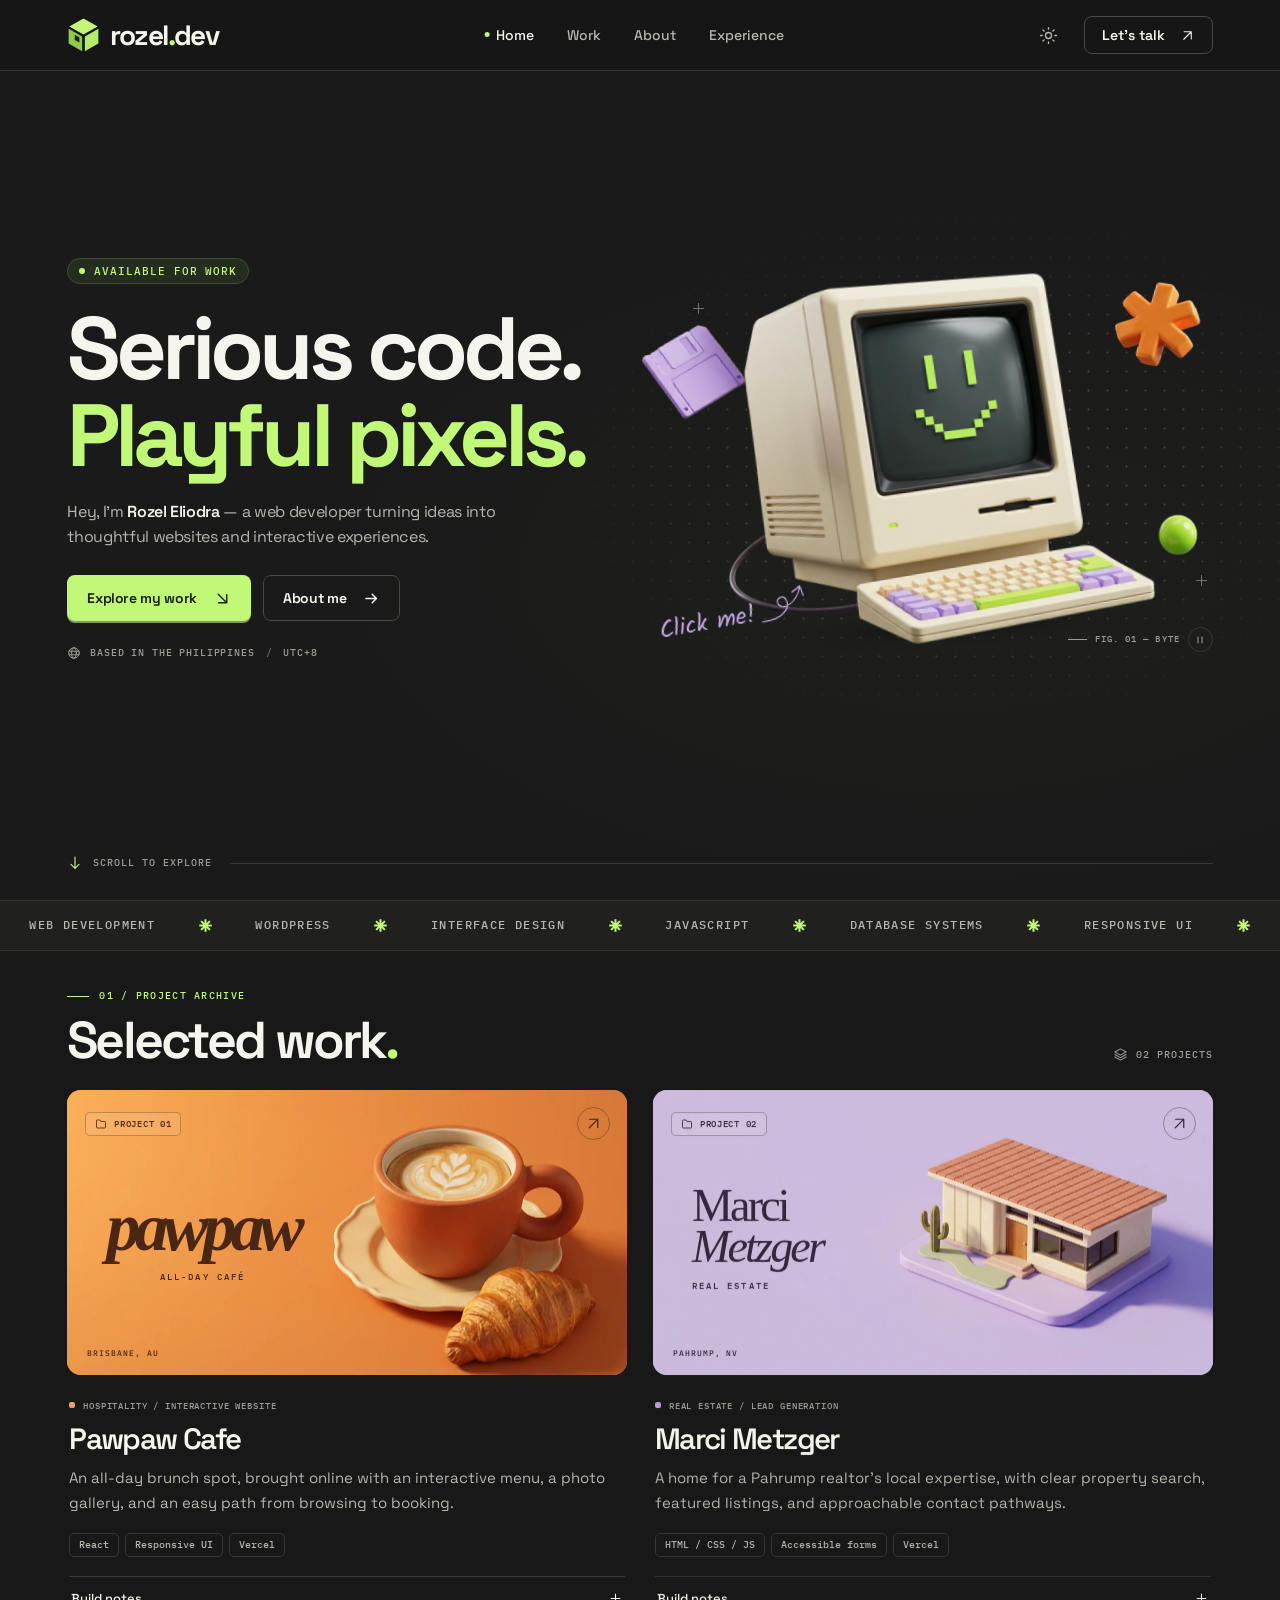
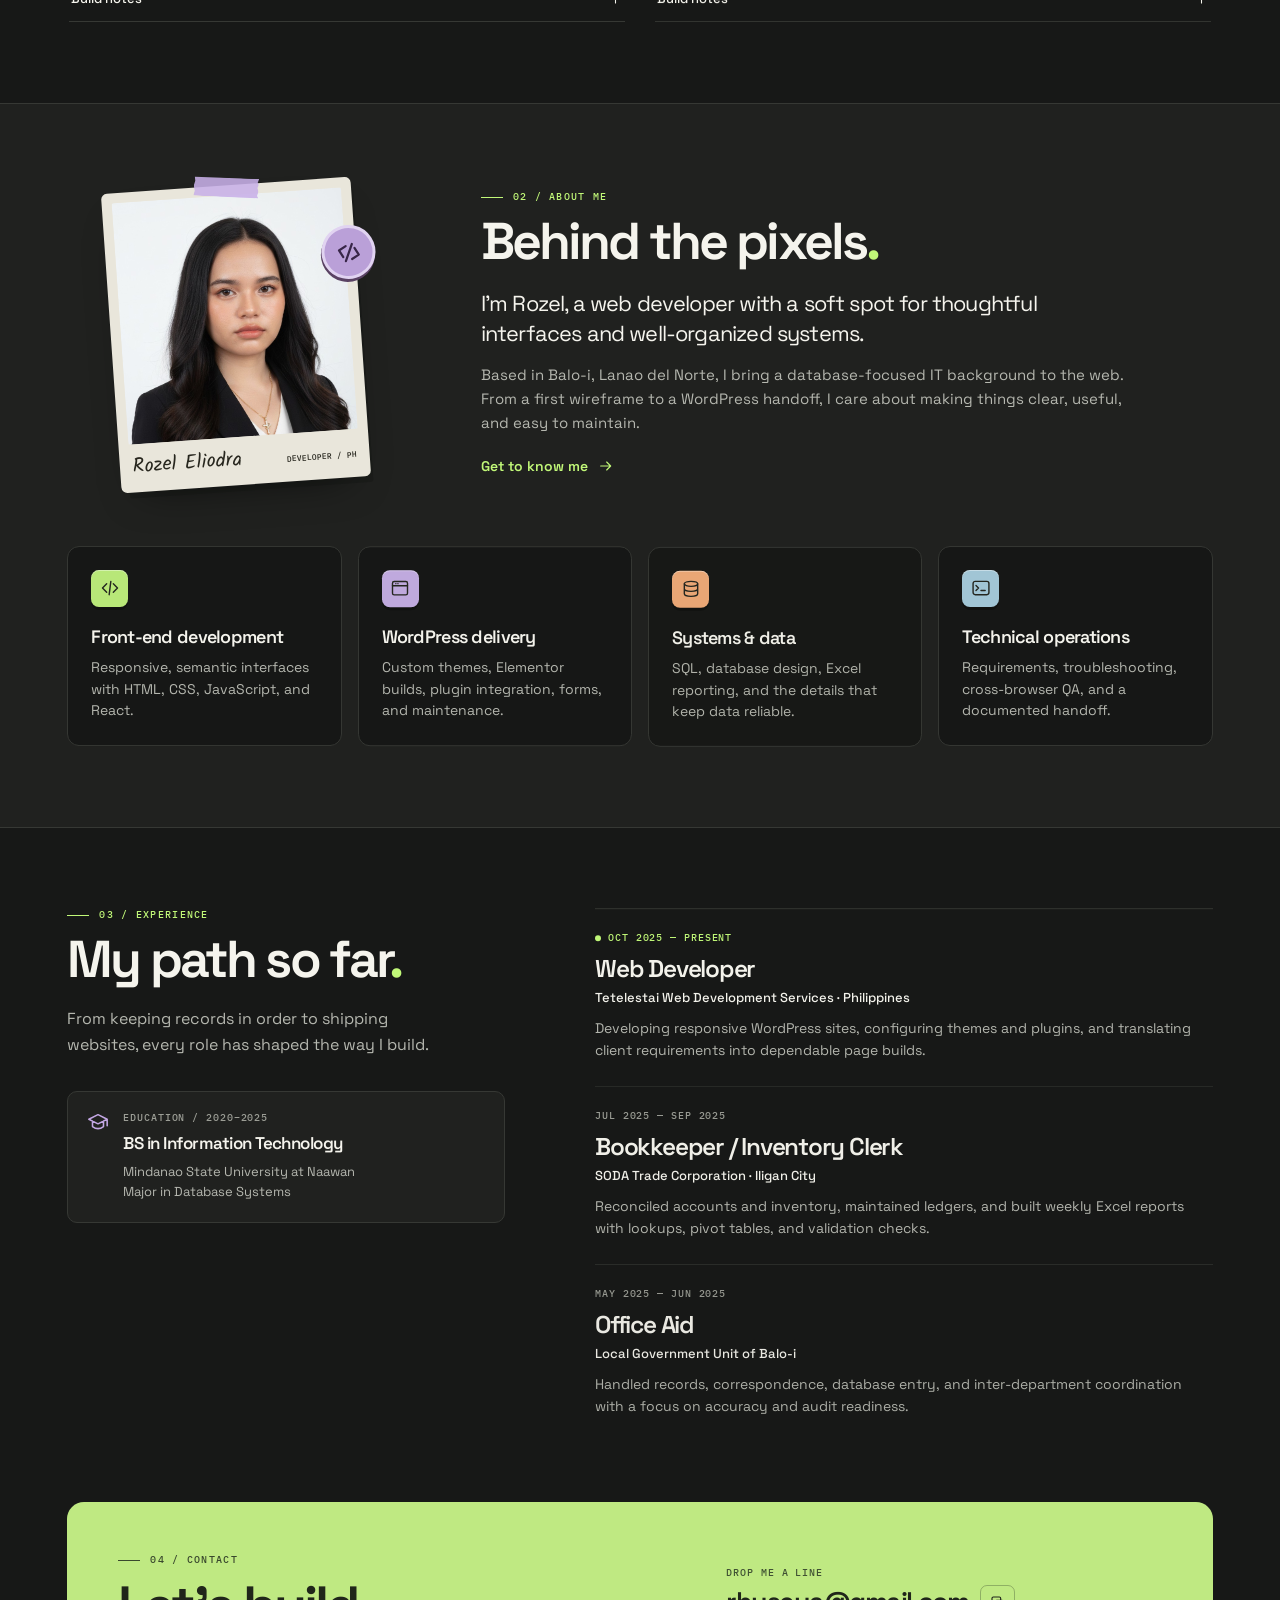
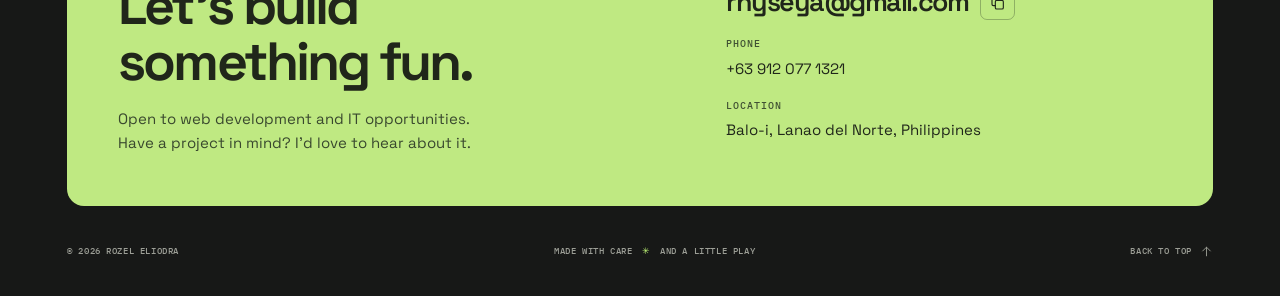
==== commit eb41934f: "Animate the full-height portfolio hero with GSAP Co-authored-by: arena-agent <297053741+arena-agent@" ====
--- a/index.html
+++ b/index.html
@@ -26,6 +26,8 @@
       }
     </script>
     <link rel="stylesheet" href="styles.css">
+    <script src="assets/vendor/gsap/gsap.min.js" defer></script>
+    <script src="assets/vendor/gsap/ScrollTrigger.min.js" defer></script>
     <script src="script.js" defer></script>
     <script type="application/ld+json">
       {
@@ -147,7 +149,10 @@
         <div class="container hero-grid">
           <div class="hero-copy">
             <p class="availability"><span class="status-dot" aria-hidden="true"></span>Available for work</p>
-            <h1 id="hero-title">Serious code.<br><span>Playful pixels.</span></h1>
+            <h1 id="hero-title">
+              <span class="hero-line">Serious code.</span>
+              <span class="hero-line accent">Playful pixels.</span>
+            </h1>
             <p class="hero-intro">
               Hey, I’m <strong>Rozel Eliodra</strong> — a web developer turning ideas into thoughtful websites and
               interactive experiences.
@@ -257,6 +262,7 @@
             <figcaption class="model-label">
               <span aria-hidden="true"></span> Fig. 01 — Byte
               <button
+                hidden
                 class="motion-toggle icon-button js-control"
                 type="button"
                 aria-label="Pause ambient animation"
@@ -269,6 +275,12 @@
               </button>
             </figcaption>
           </figure>
+        </div>
+        <div class="container hero-foot">
+          <a class="scroll-cue" href="#work">
+            <svg class="icon" aria-hidden="true" viewBox="0 0 24 24"><path d="M12 3v17m-6-6 6 6 6-6" /></svg>
+            Scroll to explore
+          </a>
         </div>
       </section>
 
--- a/styles.css
+++ b/styles.css
@@ -323,6 +323,12 @@
 
 /* The introduction and its little 3D stage */
 .hero {
+  /* One screen including the sticky rail and its 1px divider. On short screens
+     the natural content height wins, so the controls are never cropped. */
+  min-height: calc(100vh - var(--header-height) - 1px);
+  min-height: calc(100dvh - var(--header-height) - 1px);
+  display: grid;
+  grid-template-rows: 1fr auto;
   position: relative;
   isolation: isolate;
   overflow: hidden;
@@ -341,7 +347,7 @@
   grid-template-columns: 1fr 1.04fr;
   align-items: center;
   gap: 12px;
-  min-height: clamp(448px, 34vw, 525px);
+  align-content: center;
   padding-block: 24px 26px;
 }
 .hero-copy {
@@ -390,7 +396,37 @@
   line-height: 0.99;
   letter-spacing: -0.056em;
 }
-h1 span {
+.hero-line {
+  display: block;
+}
+.hero-foot {
+  display: flex;
+  align-items: center;
+  gap: 18px;
+  padding-bottom: clamp(14px, 2.3vh, 28px);
+}
+.hero-foot::after {
+  content: '';
+  flex: 1;
+  height: 1px;
+  background: var(--hairline);
+}
+.scroll-cue {
+  display: inline-flex;
+  align-items: center;
+  gap: 10px;
+  min-height: 32px;
+  color: var(--muted);
+  font: 500 10px/1.4 var(--mono);
+  text-transform: uppercase;
+  letter-spacing: 0.1em;
+}
+.scroll-cue .icon {
+  color: var(--accent);
+  width: 16px;
+  height: 16px;
+}
+.scroll-cue:hover {
   color: var(--accent);
 }
 .hero-intro {
@@ -623,49 +659,6 @@
   transform-origin: 50% 50%;
   transform-box: fill-box;
 }
-.studio-scene[data-ambient='on'] .blink {
-  animation: blink 7.5s step-end infinite;
-}
-.studio-scene[data-ambient='on'] .prop-disk {
-  animation: float 5.5s ease-in-out infinite;
-  --lift: -7px;
-}
-.studio-scene[data-ambient='on'] .prop-star {
-  animation: float 6.2s -0.75s ease-in-out infinite;
-  --lift: 7px;
-}
-.studio-scene[data-ambient='on'] .prop-orb {
-  animation: float 4.8s -0.5s ease-in-out infinite;
-  --lift: -8px;
-}
-.studio-scene[data-ambient='on'] .computer-layer {
-  animation: float 6.8s ease-in-out infinite;
-  --lift: -3px;
-}
-.studio-scene.is-idle * {
-  animation-play-state: paused !important;
-}
-@keyframes float {
-  0%,
-  100% {
-    translate: 0 0;
-  }
-  50% {
-    translate: 0 var(--lift);
-  }
-}
-@keyframes blink {
-  0%,
-  94%,
-  97%,
-  100% {
-    transform: scaleY(1);
-  }
-  95%,
-  96% {
-    transform: scaleY(0.15);
-  }
-}
 .prop {
   position: absolute;
   height: auto;
@@ -736,6 +729,9 @@
   border: 1px solid var(--hairline);
   border-radius: 50%;
   color: var(--muted);
+}
+.js .motion-toggle[hidden] {
+  display: none !important;
 }
 .motion-toggle:hover {
   color: var(--ink);
@@ -783,33 +779,6 @@
   opacity: 1;
   transform: translateY(0) rotate(-5deg);
 }
-.studio-scene.is-booped .computer-body {
-  animation: boop 0.55s cubic-bezier(0.2, 0.7, 0.3, 1);
-}
-.studio-scene[data-mood].is-booped .prop-star {
-  animation: star-turn 0.65s cubic-bezier(0.2, 0.7, 0.3, 1);
-}
-@keyframes boop {
-  0%,
-  100% {
-    transform: translateY(0) rotate(0);
-  }
-  20% {
-    transform: translateY(4px) scale(0.99, 0.98);
-  }
-  53% {
-    transform: translateY(-10px) rotate(2deg);
-  }
-}
-@keyframes star-turn {
-  from {
-    transform: translateZ(75px) rotate(8deg);
-  }
-  to {
-    transform: translateZ(75px) rotate(68deg);
-  }
-}
-
 /* A typeset strip, rather than a distracting moving marquee */
 .skill-strip {
   overflow-x: auto;
@@ -1536,7 +1505,6 @@
     --header-height: 64px;
   }
   .hero-grid {
-    min-height: 414px;
     padding-block: 16px 18px;
   }
   h1 {
@@ -1576,7 +1544,6 @@
   }
   .hero-grid {
     gap: 0;
-    min-height: 435px;
   }
   .hero-intro {
     max-width: 390px;
@@ -1625,9 +1592,6 @@
   }
   .nav-actions {
     gap: 8px;
-  }
-  .hero-grid {
-    min-height: 413px;
   }
   h1 {
     font-size: 7.05vw;
@@ -1732,7 +1696,6 @@
   .hero-grid {
     grid-template-columns: 1fr;
     gap: 0;
-    min-height: 0;
     padding-top: 34px;
     padding-bottom: 18px;
   }
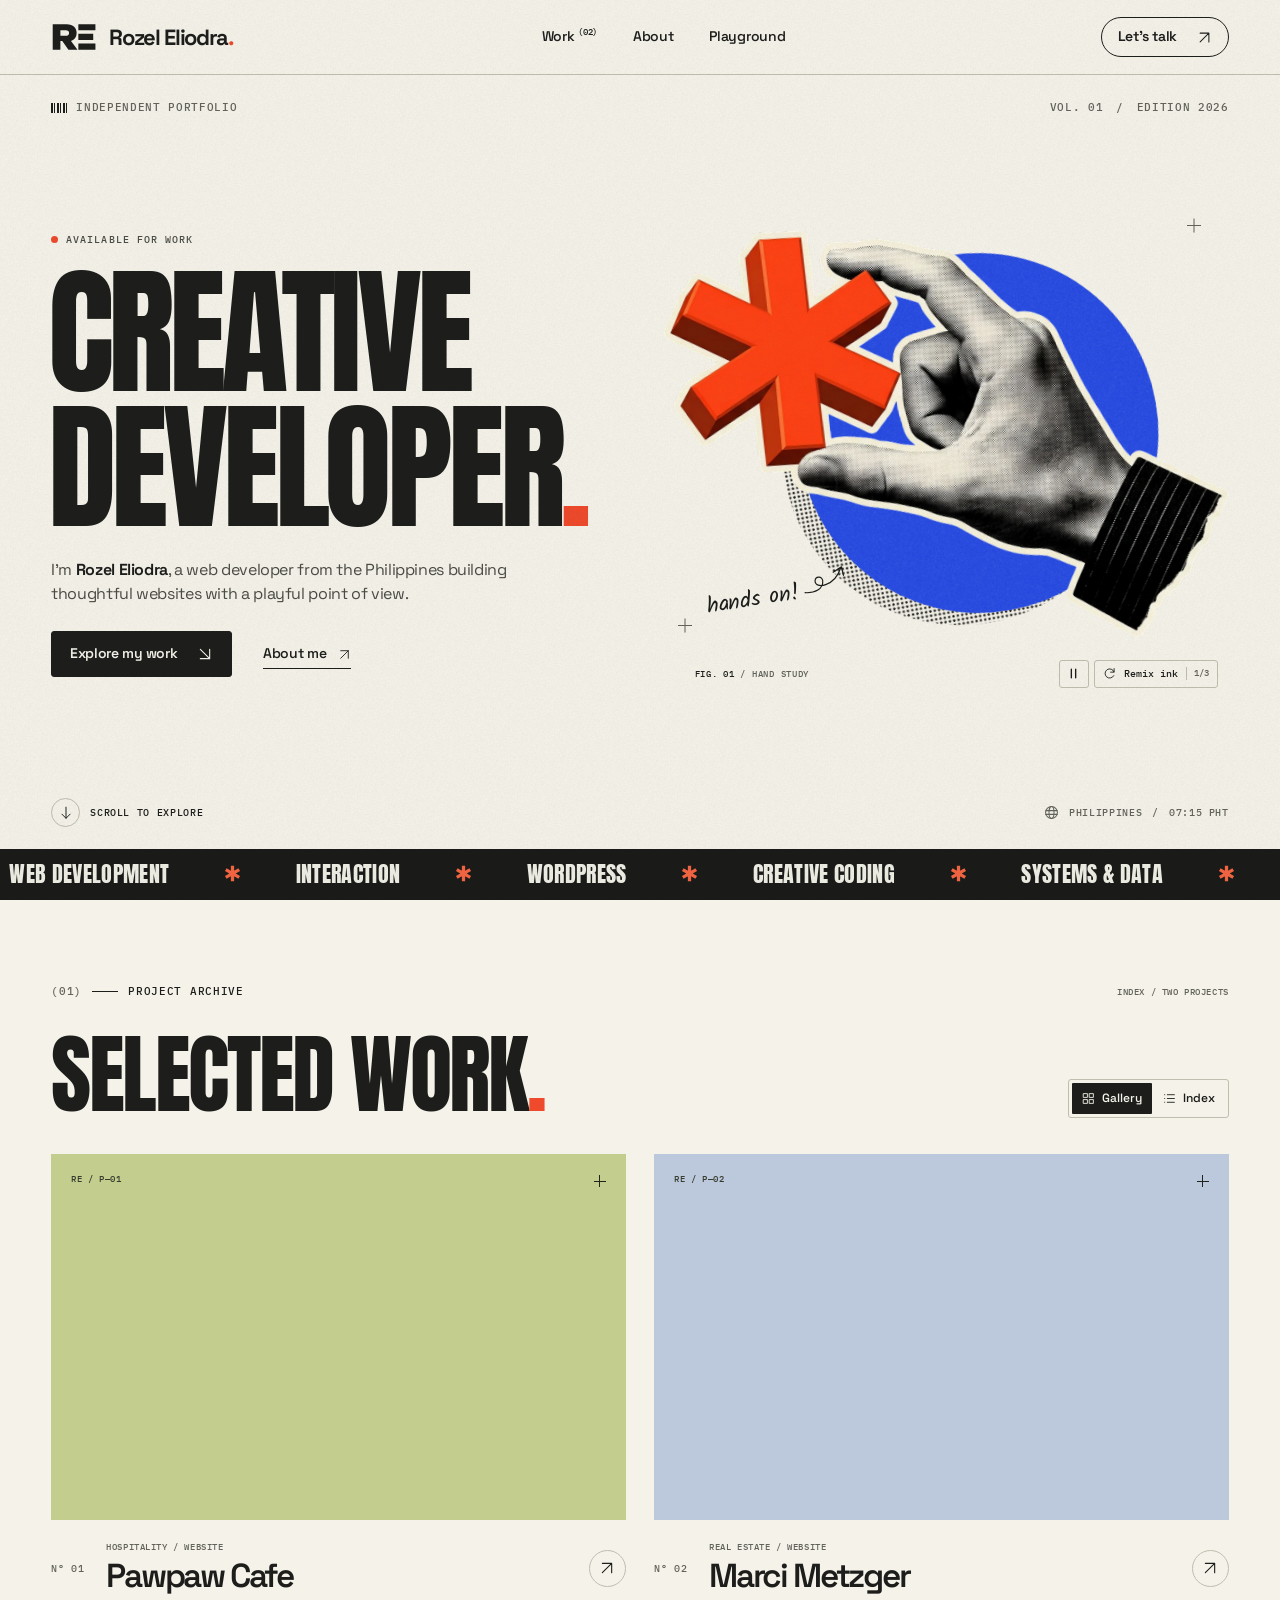
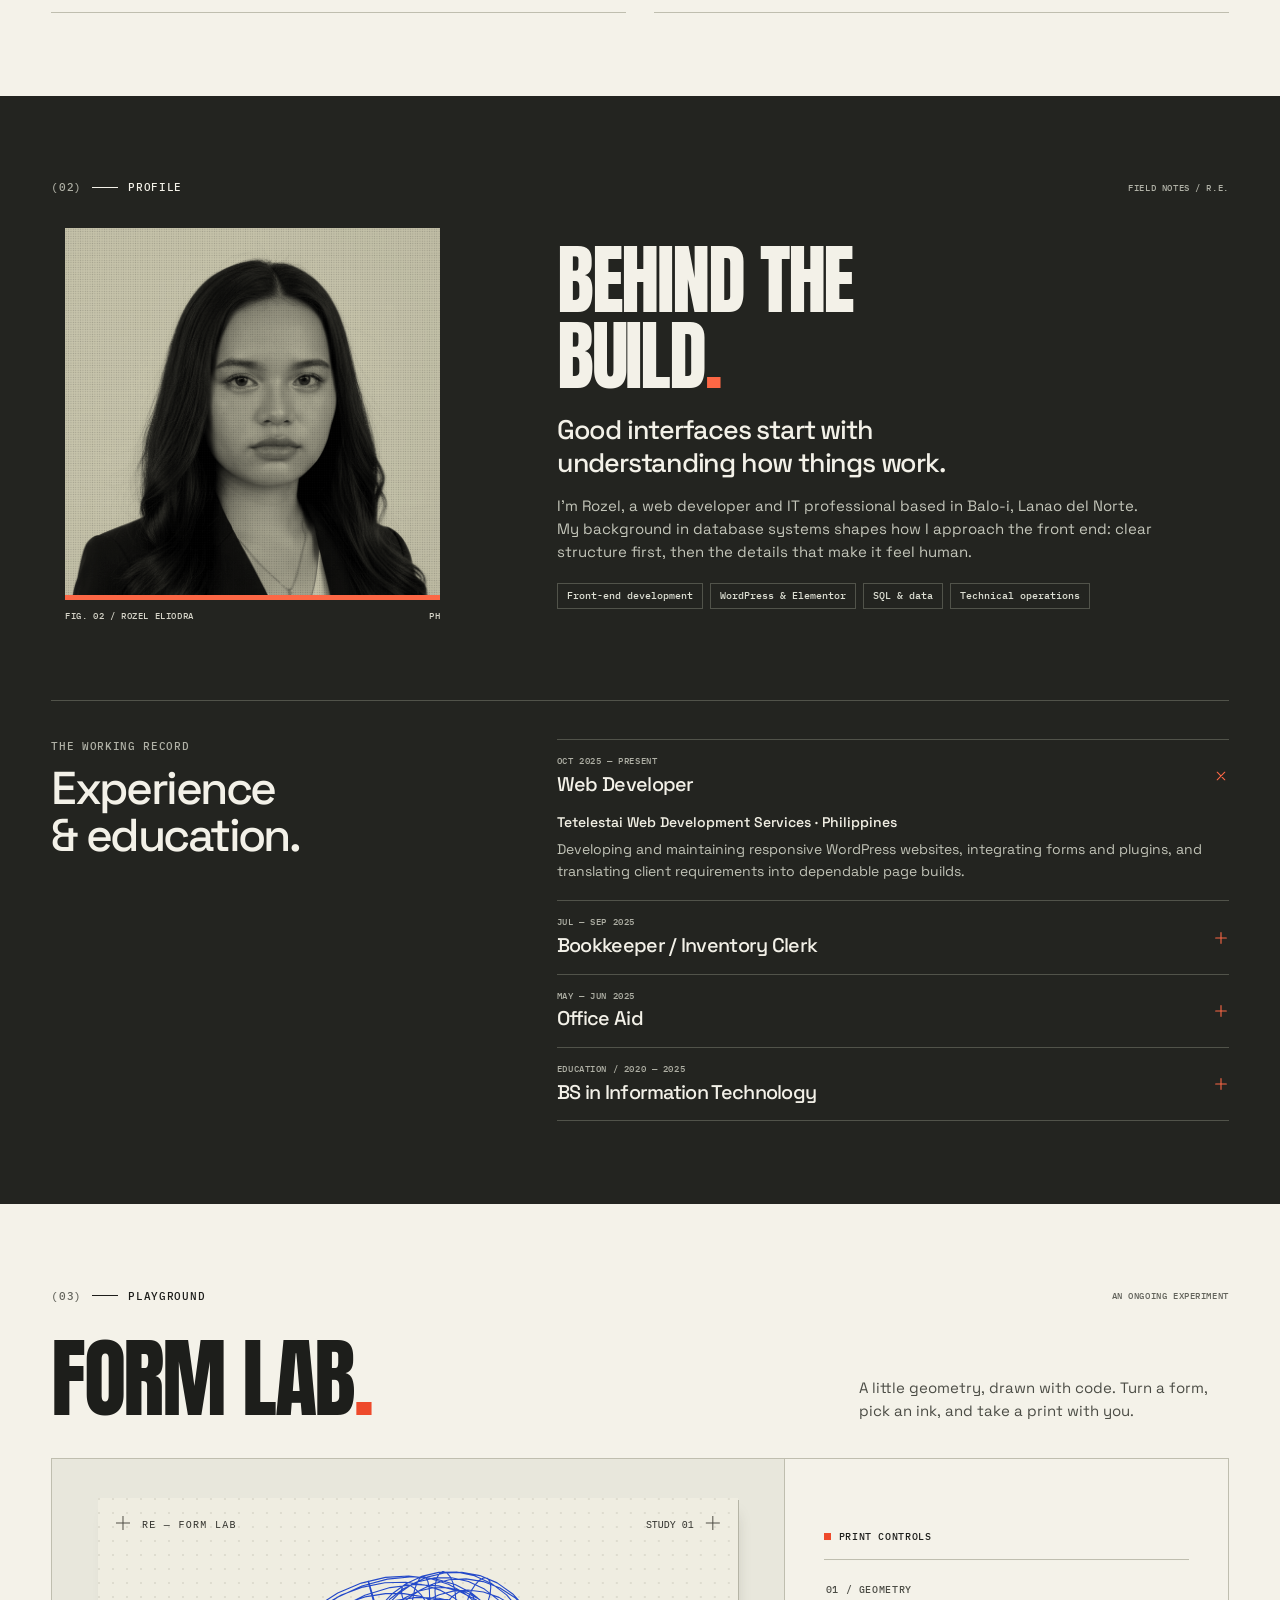
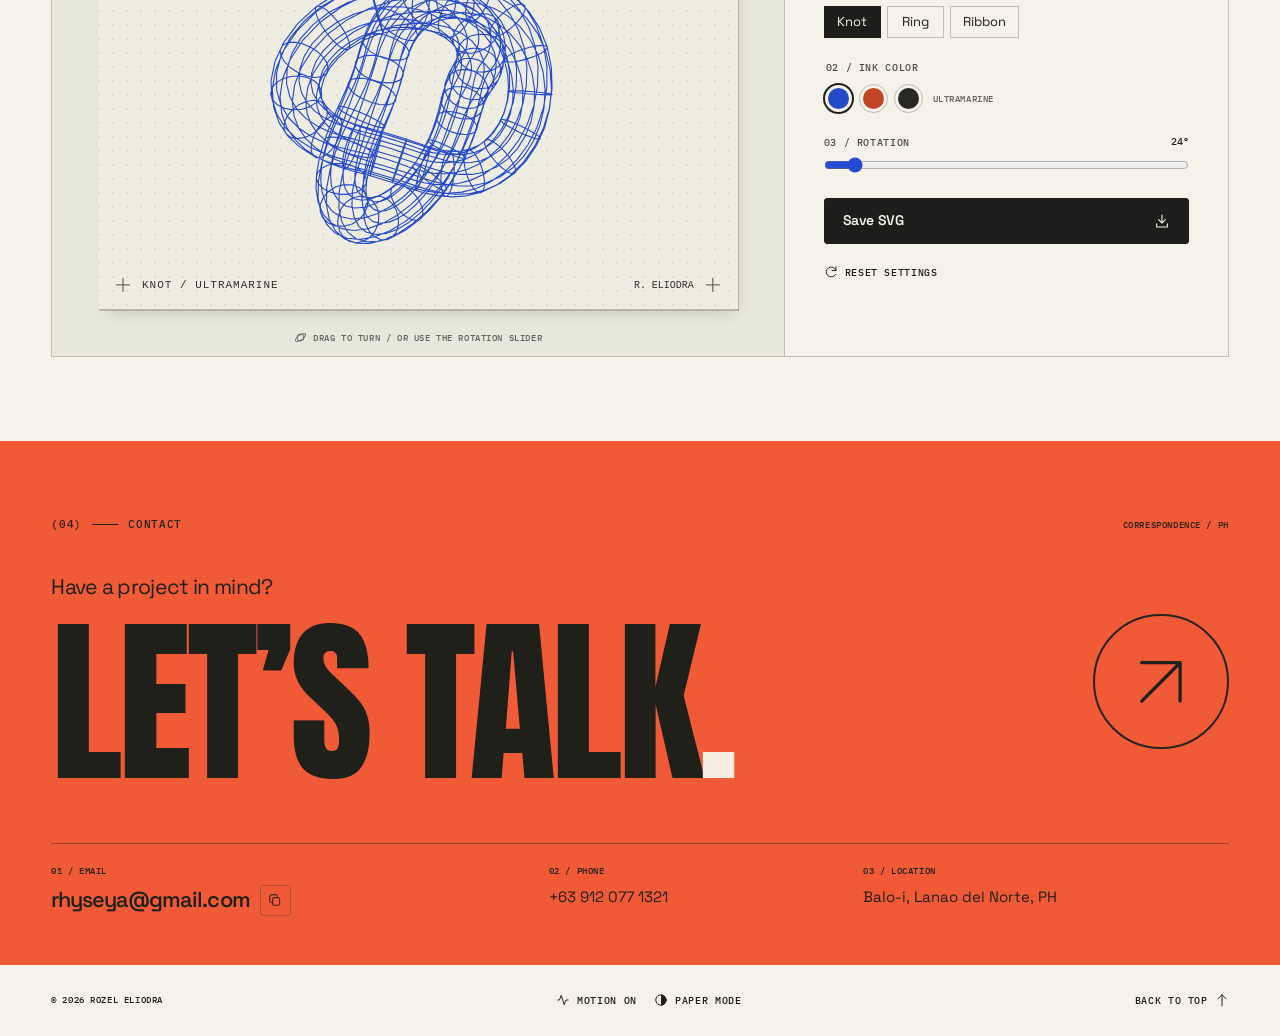
==== commit 2dee267a: "Rebuild the portfolio as an interactive print folio Co-authored-by: arena-agent <297053741+arena-age" ====
--- a/index.html
+++ b/index.html
@@ -1,34 +1,35 @@
-<!DOCTYPE HTML>
-<html lang="en" data-theme="dark">
+<!DOCTYPE html>
+<html lang="en" data-theme="light">
   <head>
     <meta charset="utf-8">
-    <meta name="viewport" content="width=device-width, initial-scale=1">
-    <meta name="theme-color" content="#171817">
+    <meta name="viewport" content="width=device-width,initial-scale=1">
+    <meta name="theme-color" content="#f4f2e9">
     <meta
       name="description"
-      content="The digital studio of Rozel Eliodra, a Philippine-based web developer building thoughtful websites with a playful side. Explore projects, capabilities, and experience.">
+      content="The independent portfolio of Rozel Eliodra. Web development, interactive experiments, and selected projects from the Philippines.">
+    <meta property="og:site_name" content="Rozel Eliodra — Independent portfolio">
     <meta property="og:type" content="website">
-    <meta property="og:title" content="Rozel Eliodra — Web Developer">
+    <meta property="og:title" content="Rozel Eliodra — Creative Developer">
     <meta
       property="og:description"
-      content="Serious code. Playful pixels. A selection of websites and digital experiences by Rozel Eliodra.">
-    <meta name="twitter:card" content="summary">
-    <title>Rozel Eliodra — Web Developer &amp; IT Professional</title>
+      content="The independent portfolio of Rozel Eliodra. Web development, interactive experiments, and selected projects from the Philippines.">
+    <title>Rozel Eliodra — Creative Developer</title>
     <link rel="icon" href="assets/favicon.svg" type="image/svg+xml">
-    <link rel="preload" href="assets/fonts/space-grotesk.woff2" as="font" type="font/woff2" crossorigin>
-    <link rel="preload" href="assets/studio/byte.webp" as="image" type="image/webp">
+    <link rel="preload" as="font" type="font/woff2" href="assets/fonts/anton.woff2" crossorigin>
+    <link rel="preload" as="image" type="image/webp" href="assets/press/hand-study.webp">
     <script>
-      document.documentElement.classList.add('js');
       try {
-        if (localStorage.getItem('portfolio-theme') === 'light') document.documentElement.dataset.theme = 'light';
+        if (localStorage.getItem('portfolio-theme') === 'dark')
+          document.documentElement.dataset.theme = 'dark';
       } catch {
-        /* Storage is optional. */
+        /* Preferences are optional. */
       }
     </script>
     <link rel="stylesheet" href="styles.css">
     <script src="assets/vendor/gsap/gsap.min.js" defer></script>
     <script src="assets/vendor/gsap/ScrollTrigger.min.js" defer></script>
     <script src="script.js" defer></script>
+    <script src="lab.js" type="module"></script>
     <script type="application/ld+json">
       {
         "@context": "https://schema.org",
@@ -47,540 +48,631 @@
       }
     </script>
   </head>
-  <body id="top">
-    <svg xmlns="http://www.w3.org/2000/svg" class="svg-library" aria-hidden="true" focusable="false">
-      <defs>
-        <symbol id="i-brand" viewBox="0 0 36 38">
-          <path fill="#c2f779" d="m18 1 15.5 8.7L18 18.4 2.5 9.7z" />
-          <path fill="#91c94d" d="m1.8 12.3 14.7 8.3v16L1.8 28.2z" />
-          <path fill="#b5eb69" d="m19.5 20.6 14.7-8.3v15.9l-14.7 8.4z" />
-          <path fill="#192210" d="m8.5 18.8 5 2.8v5.6l-5-2.8z" />
-        </symbol>
-        <symbol id="i-arrow-out" viewBox="0 0 24 24"><path d="M6 18 18 6M6.5 6H18v11.5" /></symbol>
-        <symbol id="i-arrow-down" viewBox="0 0 24 24"><path d="M6 6l12 12M6.5 18H18V6.5" /></symbol>
-        <symbol id="i-arrow-right" viewBox="0 0 24 24"><path d="M4 12h15m-6-6 6 6-6 6" /></symbol>
-        <symbol id="i-arrow-up" viewBox="0 0 24 24"><path d="M12 20V4m-7 7 7-7 7 7" /></symbol>
-        <symbol id="i-sun" viewBox="0 0 24 24">
-          <circle cx="12" cy="12" r="3.8" />
-          <path d="M12 2v2m0 16v2M2 12h2m16 0h2M5 5l1.5 1.5m11 11L19 19M5 19l1.5-1.5m11-11L19 5" />
-        </symbol>
-        <symbol id="i-moon" viewBox="0 0 24 24">
-          <path d="M20.8 14.2A8.5 8.5 0 0 1 9.8 3.1a8.7 8.7 0 1 0 11 11.1Z" />
-        </symbol>
-        <symbol id="i-globe" viewBox="0 0 24 24">
-          <circle cx="12" cy="12" r="9" />
-          <ellipse cx="12" cy="12" rx="4" ry="9" />
-          <path d="M3.5 9h17m-17 6h17" />
-        </symbol>
-        <symbol id="i-layers" viewBox="0 0 24 24"><path d="m3 8 9-5 9 5-9 5zM3 12l9 5 9-5M3 16l9 5 9-5" /></symbol>
-        <symbol id="i-spark" viewBox="0 0 24 24">
-          <path d="M12 2v20M2 12h20M5 5l14 14M5 19 19 5" stroke-width="3.3" stroke-linecap="butt" />
-        </symbol>
-        <symbol id="i-folder" viewBox="0 0 24 24">
-          <path
-            d="M3 7V5.5A1.5 1.5 0 0 1 4.5 4H10l2 3h7.5A1.5 1.5 0 0 1 21 8.5v10a1.5 1.5 0 0 1-1.5 1.5h-15A1.5 1.5 0 0 1 3 18.5z"
-          />
-        </symbol>
-        <symbol id="i-code" viewBox="0 0 24 24"><path d="m8 7-5 5 5 5m8-10 5 5-5 5m-3-13-2 16" /></symbol>
-        <symbol id="i-window" viewBox="0 0 24 24">
-          <rect x="3" y="4" width="18" height="16" rx="2" />
-          <path d="M3 9h18m-14-2.5h.1m2.4 0h.1" />
-        </symbol>
-        <symbol id="i-data" viewBox="0 0 24 24">
-          <ellipse cx="12" cy="6" rx="8" ry="3" />
-          <path d="M4 6v12c0 4 16 4 16 0V6M4 12c0 4 16 4 16 0" />
-        </symbol>
-        <symbol id="i-terminal" viewBox="0 0 24 24">
-          <rect x="2.5" y="4" width="19" height="16" rx="2.5" />
-          <path d="m6 9 3 3-3 3m6 0h5" />
-        </symbol>
-        <symbol id="i-copy" viewBox="0 0 24 24">
-          <rect x="8" y="8" width="12" height="13" rx="2" />
-          <path d="M16 8V5a2 2 0 0 0-2-2H5a2 2 0 0 0-2 2v9a2 2 0 0 0 2 2h3" />
-        </symbol>
-        <symbol id="i-check" viewBox="0 0 24 24"><path d="m4 12 5 5L20 6" /></symbol>
-        <symbol id="i-plus" viewBox="0 0 24 24"><path d="M5 12h14M12 5v14" /></symbol>
-        <symbol id="i-degree" viewBox="0 0 24 24">
-          <path d="m2 9 10-5 10 5-10 5zM6 11v6c4 3 8 3 12 0v-6m4-2v7" />
-        </symbol>
-      </defs>
-    </svg>
-    <a class="skip-link" href="#main">Skip to main content</a>
-
-    <header class="site-header">
-      <div class="container nav-shell">
-        <a class="brand" href="#home" aria-label="rozel.dev — Rozel Eliodra, home"
-          ><svg class="brand-mark" aria-hidden="true"><use href="#i-brand" /></svg
-          ><span>rozel<span class="brand-dot">.</span>dev</span></a
+  <body id="top" data-page="home">
+    <a class="skip" href="#main">Skip to content</a>
+    <header class="mast" data-header>
+      <div class="wrap mast-inner">
+        <a class="signature" href="#home" aria-label="Rozel Eliodra, home"
+          ><svg class="re-mark" viewBox="0 0 55 36" aria-hidden="true">
+            <use href="assets/press/symbols.svg#monogram" /></svg
+          ><span>Rozel Eliodra<span class="sig-period">.</span></span></a
         >
-        <nav class="site-menu" id="site-menu" aria-label="Primary navigation">
-          <a href="#home" class="is-active" aria-current="location">Home</a><a href="#work">Work</a
-          ><a href="#about">About</a><a href="#experience">Experience</a>
+        <nav class="mast-nav" id="main-menu" aria-label="Primary navigation">
+          <a href="#work" data-section="work">Work <sup>(02)</sup></a>
+          <a href="#about" data-section="about">About</a>
+          <a href="#playground" data-section="playground">Playground</a>
         </nav>
-        <div class="nav-actions">
-          <button
-            class="icon-button theme-toggle js-control"
-            type="button"
-            aria-label="Switch to light theme"
-            title="Switch to light theme"
-          >
-            <svg class="icon sun" aria-hidden="true"><use href="#i-sun" /></svg
-            ><svg class="icon moon" aria-hidden="true"><use href="#i-moon" /></svg>
-          </button>
-          <a class="nav-contact" href="#contact"
-            >Let’s talk <svg class="icon" aria-hidden="true"><use href="#i-arrow-out" /></svg
+        <div class="mast-actions">
+          <a class="talk-link" href="#contact"
+            >Let’s talk
+            <svg class="icon" aria-hidden="true" focusable="false">
+              <use href="assets/press/symbols.svg#out" /></svg
           ></a>
           <button
-            class="icon-button menu-toggle js-control"
+            class="menu-toggle enhanced"
             type="button"
             aria-expanded="false"
-            aria-controls="site-menu"
-            aria-label="Open menu"
+            aria-controls="main-menu"
+            aria-label="Open navigation"
           >
             <span></span><span></span>
           </button>
         </div>
       </div>
-      <div class="scroll-progress" aria-hidden="true"><span></span></div>
+      <div class="reading-line" aria-hidden="true"></div>
     </header>
-
     <main id="main">
-      <section class="hero" id="home" aria-labelledby="hero-title">
-        <div class="container hero-grid">
-          <div class="hero-copy">
-            <p class="availability"><span class="status-dot" aria-hidden="true"></span>Available for work</p>
-            <h1 id="hero-title">
-              <span class="hero-line">Serious code.</span>
-              <span class="hero-line accent">Playful pixels.</span>
+      <section class="hero paper" id="home" aria-labelledby="cover-title">
+        <div class="wrap folio-line">
+          <p class="micro"><span class="index-box" aria-hidden="true"></span>Independent portfolio</p>
+          <p class="micro">Vol. 01 <span class="slash">/</span> Edition 2026</p>
+        </div>
+        <div class="wrap cover-grid">
+          <div class="cover-copy">
+            <p class="available micro"><span aria-hidden="true"></span>Available for work</p>
+            <h1 class="display cover-title" id="cover-title">
+              <span class="title-line">Creative</span>
+              <span class="title-line">Developer<span class="red-stop">.</span></span>
             </h1>
-            <p class="hero-intro">
-              Hey, I’m <strong>Rozel Eliodra</strong> — a web developer turning ideas into thoughtful websites and
-              interactive experiences.
+            <p class="cover-intro">
+              I’m <strong>Rozel Eliodra</strong>, a web developer from the Philippines building thoughtful
+              websites with a playful point of view.
             </p>
-            <div class="hero-actions">
-              <a class="button button-primary" href="#work"
-                >Explore my work <svg class="icon" aria-hidden="true"><use href="#i-arrow-down" /></svg
+            <div class="cover-actions">
+              <a class="solid-link" href="#work"
+                >Explore my work
+                <svg class="icon" aria-hidden="true" focusable="false">
+                  <use href="assets/press/symbols.svg#down-right" /></svg></a
+              ><a class="under-link" href="#about"
+                >About me
+                <svg class="icon" aria-hidden="true" focusable="false">
+                  <use href="assets/press/symbols.svg#out" /></svg
               ></a>
-              <a class="button button-secondary" href="#about"
-                >About me <svg class="icon" aria-hidden="true"><use href="#i-arrow-right" /></svg
-              ></a>
-            </div>
-            <p class="location-line">
-              <svg class="icon" aria-hidden="true"><use href="#i-globe" /></svg>Based in the Philippines
-              <span class="meta-slash">/</span> UTC+8
-            </p>
-          </div>
-
-          <figure class="studio-scene" data-mood="happy" aria-label="Byte, a friendly 3D desk companion">
-            <div class="drafting-grid" aria-hidden="true"></div>
-            <span class="registration reg-one" aria-hidden="true"></span
-            ><span class="registration reg-two" aria-hidden="true"></span>
-            <div class="floor-shadow" aria-hidden="true"></div>
-            <button class="buddy-control" type="button" aria-label="Meet Byte! A friendly retro computer" disabled>
-              <span class="artboard" aria-hidden="true">
-                <span class="scene-rig">
-                  <span class="computer-layer"
-                    ><span class="computer-body">
-                      <img
-                        class="computer"
-                        src="assets/studio/byte.webp"
-                        width="1152"
-                        height="928"
-                        alt=""
-                        fetchpriority="high"
-                        draggable="false">
-                      <svg class="byte-face" viewBox="0 0 1152 928" fill="currentColor" focusable="false">
-                        <g transform="matrix(1 -.035 .065 1 559 266)">
-                          <g class="live-face">
-                            <g class="expression face-happy">
-                              <g class="blink"><path d="M34 0h17v70H34zM116 0h17v70h-17z" /></g>
-                              <path
-                                d="M0 108h17v17H0zM17 125h17v17H17zM34 142h17v17H34zM51 159h65v17H51zM116 142h17v17h-17zM133 125h17v17h-17zM150 108h17v17h-17z"
-                              />
-                            </g>
-                            <g class="expression face-love">
-                              <path
-                                d="M0 16h16V2h23v14h15V2h23v14h14v28H77v15H62v14H47v14H32V72H18V58H4V44H0z"
-                                transform="translate(-3 6) scale(.85)"
-                              />
-                              <path
-                                d="M0 16h16V2h23v14h15V2h23v14h14v28H77v15H62v14H47v14H32V72H18V58H4V44H0z"
-                                transform="translate(98 6) scale(.85)"
-                              />
-                              <path d="M18 110h16v16h17v15h65v-15h17v-16h16v30h-16v16h-17v15H51v-15H34v-16H18z" />
-                            </g>
-                            <g class="expression face-wink">
-                              <path
-                                d="M23 13h17v59H23zM99 39h18V23h28v16h17v16h-22V41h-17v14H99zM31 114h18v17h52v-17h16V97h18v33h-18v17h-16v3H49v-3H31z"
-                              />
-                            </g>
-                            <g class="expression face-wow">
-                              <path
-                                d="M20 12h34v51H20zM118 12h34v51h-34zM58 104h51v17H58zM41 121h17v34H41zM109 121h17v34h-17zM58 155h51v17H58z"
-                              />
-                            </g>
-                          </g>
-                        </g>
-                      </svg> </span
-                  ></span>
-                  <img
-                    class="prop prop-disk"
-                    src="assets/studio/floppy.webp"
-                    width="202"
-                    height="188"
-                    alt=""
-                    draggable="false">
-                  <img
-                    class="prop prop-star"
-                    src="assets/studio/asterisk.webp"
-                    width="140"
-                    height="142"
-                    alt=""
-                    draggable="false">
-                  <img
-                    class="prop prop-orb"
-                    src="assets/studio/orb.webp"
-                    width="72"
-                    height="74"
-                    alt=""
-                    draggable="false">
-                </span>
-              </span>
-              <span class="buddy-note" aria-hidden="true"
-                ><span class="with-js">Click me!</span><span class="without-js">Meet Byte!</span
-                ><svg viewBox="0 0 66 42" fill="none">
+            </div>
+          </div>
+          <figure
+            class="print-cover"
+            data-mix="0"
+            aria-label="Hand study: a halftone hand holding a sculpted asterisk"
+          >
+            <div class="art-stage">
+              <span class="register rg-a" aria-hidden="true"></span
+              ><span class="register rg-b" aria-hidden="true"></span>
+              <div class="art-plane" aria-hidden="true">
+                <div class="ink-pop">
+                  <div class="underprint"></div>
+                  <div class="ink-disc"></div>
+                  <div class="hand-float">
+                    <img
+                      class="hand-print"
+                      src="assets/press/hand-study.webp"
+                      width="1016"
+                      height="815"
+                      alt=""
+                      fetchpriority="high"
+                      draggable="false">
+                  </div>
+                </div>
+              </div>
+              <span class="hand-note" aria-hidden="true"
+                >hands on!
+                <svg viewBox="0 0 64 40" fill="none">
                   <path
-                    d="M2 36c22 4 41-5 38-19-1.5-8-13-7-12 1 2 12 23 8 34-13m-12 4 12-5 1 13"
+                    d="M2 34c14 3 27-1 28-13 0-7-9-9-11-2-2 13 27 13 40-13m-12 5 13-6 1 13"
                     stroke="currentColor"
-                    stroke-width="1.6"
+                    stroke-width="1.7"
                     stroke-linecap="round"
                     stroke-linejoin="round"
                   /></svg
               ></span>
-            </button>
-            <span class="byte-speech" role="status" aria-live="polite" aria-atomic="true"></span>
-            <figcaption class="model-label">
-              <span aria-hidden="true"></span> Fig. 01 — Byte
-              <button
-                hidden
-                class="motion-toggle icon-button js-control"
+            </div>
+            <figcaption class="art-caption">
+              <span class="micro"><b>Fig. 01</b> / Hand study</span
+              ><span class="art-tools enhanced"
+                ><button
+                  class="plate-motion"
+                  data-motion-toggle
+                  type="button"
+                  aria-label="Cover motion"
+                  title="Pause motion"
+                  aria-pressed="true"
+                >
+                  <svg class="icon" aria-hidden="true" focusable="false">
+                    <use href="assets/press/symbols.svg#pause" />
+                  </svg></button
+                ><button class="remix" type="button" data-remix>
+                  <svg class="icon" aria-hidden="true" focusable="false">
+                    <use href="assets/press/symbols.svg#remix" />
+                  </svg>
+                  Remix ink <span class="mix-counter" aria-hidden="true">1/3</span>
+                </button></span
+              >
+            </figcaption>
+          </figure>
+        </div>
+        <div class="wrap cover-foot">
+          <a href="#work" class="scroll-link micro"
+            ><span
+              ><svg class="icon" aria-hidden="true" focusable="false">
+                <use href="assets/press/symbols.svg#down" /></svg></span
+            >Scroll to explore</a
+          >
+          <div class="geo micro">
+            <svg class="icon" aria-hidden="true" focusable="false">
+              <use href="assets/press/symbols.svg#globe" />
+            </svg>
+            Philippines <span class="slash">/</span> <span data-clock>UTC+08:00</span>
+          </div>
+        </div>
+        <div class="practice-strip" aria-hidden="true">
+          <div class="strip-reel">
+            <div class="strand">
+              <span>Web development</span
+              ><svg class="icon" aria-hidden="true" focusable="false">
+                <use href="assets/press/symbols.svg#asterisk" /></svg
+              ><span>Interaction</span
+              ><svg class="icon" aria-hidden="true" focusable="false">
+                <use href="assets/press/symbols.svg#asterisk" /></svg
+              ><span>WordPress</span
+              ><svg class="icon" aria-hidden="true" focusable="false">
+                <use href="assets/press/symbols.svg#asterisk" /></svg
+              ><span>Creative coding</span
+              ><svg class="icon" aria-hidden="true" focusable="false">
+                <use href="assets/press/symbols.svg#asterisk" /></svg
+              ><span>Systems &amp; data</span
+              ><svg class="icon" aria-hidden="true" focusable="false">
+                <use href="assets/press/symbols.svg#asterisk" />
+              </svg>
+            </div>
+            <div class="strand">
+              <span>Web development</span
+              ><svg class="icon" aria-hidden="true" focusable="false">
+                <use href="assets/press/symbols.svg#asterisk" /></svg
+              ><span>Interaction</span
+              ><svg class="icon" aria-hidden="true" focusable="false">
+                <use href="assets/press/symbols.svg#asterisk" /></svg
+              ><span>WordPress</span
+              ><svg class="icon" aria-hidden="true" focusable="false">
+                <use href="assets/press/symbols.svg#asterisk" /></svg
+              ><span>Creative coding</span
+              ><svg class="icon" aria-hidden="true" focusable="false">
+                <use href="assets/press/symbols.svg#asterisk" /></svg
+              ><span>Systems &amp; data</span
+              ><svg class="icon" aria-hidden="true" focusable="false">
+                <use href="assets/press/symbols.svg#asterisk" />
+              </svg>
+            </div>
+          </div>
+        </div>
+      </section>
+      <section class="section work-section paper" id="work" aria-labelledby="work-title">
+        <div class="wrap">
+          <div class="section-top">
+            <p class="chapter">
+              <span class="chapter-no">(01)</span><span class="chapter-line" aria-hidden="true"></span>Project
+              archive
+            </p>
+            <span class="micro">Index / Two projects</span>
+          </div>
+          <div class="work-head">
+            <h2 class="display section-title" id="work-title">
+              Selected work<span class="red-stop">.</span>
+            </h2>
+            <div class="view-switch enhanced" role="group" aria-label="Project layout">
+              <button type="button" data-view="gallery" aria-pressed="true">
+                <svg class="icon" aria-hidden="true" focusable="false">
+                  <use href="assets/press/symbols.svg#grid" /></svg
+                >Gallery</button
+              ><button type="button" data-view="index" aria-pressed="false">
+                <svg class="icon" aria-hidden="true" focusable="false">
+                  <use href="assets/press/symbols.svg#list" /></svg
+                >Index
+              </button>
+            </div>
+          </div>
+          <div class="work-archive" data-layout="gallery">
+            <article class="work-entry">
+              <a class="project-link" href="work/pawpaw-cafe.html"
+                ><span class="project-cover cover-paw" aria-hidden="true">
+                  <span class="cover-id">RE / P—01</span><span class="cover-cross"></span>
+                  <span class="cover-window"
+                    ><span class="window-chrome"
+                      ><i></i><i></i><i></i><small>pawpaw-cafe.vercel.app</small></span
+                    ><span class="web-nav"
+                      ><b class="pw-logo">pawpaw<span>café</span></b
+                      ><span>Our story &nbsp; Menu &nbsp; Visit</span></span
+                    >
+                    <span class="pw-landing"
+                      ><span class="pw-words"
+                        ><small>Woolloongabba · Brisbane</small
+                        ><b>All-day brunch<br>with a tropical <i>accent.</i></b
+                        ><span class="pw-book">Book a table ↗</span></span
+                      ><img
+                        src="assets/pawpaw-brunch.jpg"
+                        width="500"
+                        height="334"
+                        alt=""
+                        loading="lazy"></span
+                  ></span>
+                  <span class="cover-legend">Interface study / Hospitality</span>
+                </span>
+                <div class="entry-info">
+                  <span class="entry-num micro">N° 01</span>
+                  <div class="entry-titles">
+                    <span class="entry-category micro">Hospitality / Website</span>
+                    <h3 class="entry-name">Pawpaw Cafe</h3>
+                  </div>
+                  <span class="entry-arrow"
+                    ><svg class="icon" aria-hidden="true" focusable="false">
+                      <use href="assets/press/symbols.svg#out" /></svg
+                  ></span>
+                </div>
+                <span class="sr-only">Read project story</span></a
+              >
+            </article>
+            <article class="work-entry">
+              <a class="project-link" href="work/marci-metzger.html"
+                ><span class="project-cover cover-marci" aria-hidden="true">
+                  <span class="cover-id">RE / P—02</span><span class="cover-cross"></span>
+                  <span class="cover-window"
+                    ><span class="window-chrome"
+                      ><i></i><i></i><i></i><small>marcimetzger-sandy.vercel.app</small></span
+                    ><span class="web-nav"
+                      ><b class="mm-logo">Marci Metzger</b
+                      ><span>Homes &nbsp; About &nbsp; Contact</span></span
+                    >
+                    <span class="mm-landing"
+                      ><img
+                        src="assets/marci-hero.webp"
+                        width="1600"
+                        height="1063"
+                        alt=""
+                        loading="lazy"><span class="mm-words"
+                        ><small>Your Pahrump realtor</small><b>Life looks better<br><i>from here.</i></b
+                        ><span>Explore homes ↗</span></span
+                      ></span
+                    ></span
+                  >
+                  <span class="cover-legend">Interface study / Real estate</span>
+                </span>
+                <div class="entry-info">
+                  <span class="entry-num micro">N° 02</span>
+                  <div class="entry-titles">
+                    <span class="entry-category micro">Real estate / Website</span>
+                    <h3 class="entry-name">Marci Metzger</h3>
+                  </div>
+                  <span class="entry-arrow"
+                    ><svg class="icon" aria-hidden="true" focusable="false">
+                      <use href="assets/press/symbols.svg#out" /></svg
+                  ></span>
+                </div>
+                <span class="sr-only">Read project story</span></a
+              >
+            </article>
+          </div>
+        </div>
+      </section>
+      <section class="section profile" id="about" aria-labelledby="about-title">
+        <div class="wrap">
+          <div class="section-top">
+            <p class="chapter">
+              <span class="chapter-no">(02)</span><span class="chapter-line" aria-hidden="true"></span>Profile
+            </p>
+            <span class="micro">Field notes / R.E.</span>
+          </div>
+          <div class="profile-grid">
+            <figure class="profile-photo">
+              <div class="photo-print">
+                <img
+                  src="assets/portrait.jpg"
+                  width="768"
+                  height="1258"
+                  loading="lazy"
+                  alt="Portrait of Rozel Eliodra">
+              </div>
+              <figcaption class="micro"><span>Fig. 02 / Rozel Eliodra</span><span>PH</span></figcaption>
+            </figure>
+            <div class="profile-text">
+              <h2 class="display section-title" id="about-title">
+                Behind the build<span class="red-stop">.</span>
+              </h2>
+              <p class="profile-lead">Good interfaces start with understanding how things work.</p>
+              <p>
+                I’m Rozel, a web developer and IT professional based in Balo-i, Lanao del Norte. My background
+                in database systems shapes how I approach the front end: clear structure first, then the
+                details that make it feel human.
+              </p>
+              <ul class="cap-list" aria-label="Capabilities">
+                <li>Front-end development</li>
+                <li>WordPress &amp; Elementor</li>
+                <li>SQL &amp; data</li>
+                <li>Technical operations</li>
+              </ul>
+            </div>
+          </div>
+          <div class="record-grid" id="experience">
+            <div>
+              <p class="micro">The working record</p>
+              <h3 class="record-title">
+                Experience<br>
+                &amp; education.
+              </h3>
+            </div>
+            <div class="records">
+              <details open>
+                <summary>
+                  <span><small>Oct 2025 — Present</small><strong>Web Developer</strong></span
+                  ><svg class="icon" aria-hidden="true" focusable="false">
+                    <use href="assets/press/symbols.svg#plus" />
+                  </svg>
+                </summary>
+                <div>
+                  <p class="record-org">Tetelestai Web Development Services · Philippines</p>
+                  <p>
+                    Developing and maintaining responsive WordPress websites, integrating forms and plugins,
+                    and translating client requirements into dependable page builds.
+                  </p>
+                </div>
+              </details>
+              <details>
+                <summary>
+                  <span><small>Jul — Sep 2025</small><strong>Bookkeeper / Inventory Clerk</strong></span
+                  ><svg class="icon" aria-hidden="true" focusable="false">
+                    <use href="assets/press/symbols.svg#plus" />
+                  </svg>
+                </summary>
+                <div>
+                  <p class="record-org">SODA Trade Corporation · Palao, Iligan City</p>
+                  <p>
+                    Reconciled accounts and inventory, maintained ledgers, and built weekly Excel reports with
+                    lookups, pivot tables, and validation checks.
+                  </p>
+                </div>
+              </details>
+              <details>
+                <summary>
+                  <span><small>May — Jun 2025</small><strong>Office Aid</strong></span
+                  ><svg class="icon" aria-hidden="true" focusable="false">
+                    <use href="assets/press/symbols.svg#plus" />
+                  </svg>
+                </summary>
+                <div>
+                  <p class="record-org">Local Government Unit of Balo-i</p>
+                  <p>
+                    Handled records, correspondence, database entry, and inter-department coordination with a
+                    focus on accuracy and audit readiness.
+                  </p>
+                </div>
+              </details>
+              <details>
+                <summary>
+                  <span
+                    ><small>Education / 2020 — 2025</small><strong>BS in Information Technology</strong></span
+                  ><svg class="icon" aria-hidden="true" focusable="false">
+                    <use href="assets/press/symbols.svg#plus" />
+                  </svg>
+                </summary>
+                <div>
+                  <p class="record-org">Mindanao State University at Naawan</p>
+                  <p>
+                    Major in Database Systems. A foundation in organizing information, validating data, and
+                    understanding the systems behind an interface.
+                  </p>
+                </div>
+              </details>
+            </div>
+          </div>
+        </div>
+      </section>
+      <section class="section lab-section paper" id="playground" aria-labelledby="lab-title">
+        <div class="wrap">
+          <div class="section-top">
+            <p class="chapter">
+              <span class="chapter-no">(03)</span
+              ><span class="chapter-line" aria-hidden="true"></span>Playground
+            </p>
+            <span class="micro">An ongoing experiment</span>
+          </div>
+          <div class="lab-heading">
+            <h2 class="display section-title" id="lab-title">Form lab<span class="red-stop">.</span></h2>
+            <p>A little geometry, drawn with code. Turn a form, pick an ink, and take a print with you.</p>
+          </div>
+          <div class="lab-console" data-lab>
+            <figure class="lab-output">
+              <svg
+                id="proof"
+                xmlns="http://www.w3.org/2000/svg"
+                viewBox="0 0 640 412"
+                role="img"
+                aria-labelledby="proof-title"
+              >
+                <title id="proof-title">Form study: Knot in ultramarine ink</title>
+                <defs>
+                  <pattern id="proof-dots" width="14" height="14" patternUnits="userSpaceOnUse">
+                    <circle cx="1" cy="1" r="0.8" fill="#c8c5b7" />
+                  </pattern>
+                </defs>
+                <rect width="640" height="412" fill="#efede1" />
+                <rect width="640" height="412" fill="url(#proof-dots)" />
+                <g fill="none" stroke="#4f4d45" stroke-width="1">
+                  <path d="M18 25h14m-7-7v14m583-7h14m-7-7v14M18 387h14m-7-7v14m583-7h14m-7-7v14" />
+                </g>
+                <text
+                  x="44"
+                  y="30"
+                  font-family="monospace"
+                  font-size="10"
+                  fill="#31312c"
+                  letter-spacing="1.3"
+                >
+                  RE — FORM LAB
+                </text>
+                <text
+                  data-proof-code
+                  x="596"
+                  y="30"
+                  text-anchor="end"
+                  font-family="monospace"
+                  font-size="10"
+                  fill="#31312c"
+                >
+                  STUDY 01
+                </text>
+                <g
+                  fill="none"
+                  stroke="#2449c9"
+                  stroke-width="1.12"
+                  stroke-linecap="round"
+                  stroke-linejoin="round"
+                >
+                  <use data-first-frame href="assets/press/knot.svg#mesh" />
+                  <path data-mesh="" />
+                </g>
+                <text
+                  data-proof-name
+                  x="44"
+                  y="390"
+                  font-family="monospace"
+                  font-size="11"
+                  letter-spacing="1"
+                  fill="#31312c"
+                >
+                  KNOT / ULTRAMARINE
+                </text>
+                <text x="596" y="390" text-anchor="end" font-family="monospace" font-size="10" fill="#31312c">
+                  R. ELIODRA
+                </text>
+              </svg>
+              <figcaption class="micro">
+                <svg class="icon" aria-hidden="true" focusable="false">
+                  <use href="assets/press/symbols.svg#orbit" />
+                </svg>
+                <span class="lab-hint">Generative drawing / plate 01</span>
+              </figcaption>
+            </figure>
+            <div class="lab-controls" hidden>
+              <p class="micro lab-panel-title">
+                <span class="index-box" aria-hidden="true"></span>Print controls
+              </p>
+              <fieldset>
+                <legend>01 / Geometry</legend>
+                <div class="choice-row">
+                  <label><input type="radio" name="geometry" value="knot" checked><span>Knot</span></label
+                  ><label><input type="radio" name="geometry" value="ring"><span>Ring</span></label
+                  ><label><input type="radio" name="geometry" value="ribbon"><span>Ribbon</span></label>
+                </div>
+              </fieldset>
+              <fieldset>
+                <legend>02 / Ink color</legend>
+                <div class="ink-row">
+                  <label title="Ultramarine"
+                    ><input
+                      type="radio"
+                      name="ink"
+                      value="#2449c9"
+                      data-name="Ultramarine"
+                      aria-label="Ultramarine"
+                      checked><span style="--swatch: #2449c9" aria-hidden="true"></span></label
+                  ><label title="Vermilion"
+                    ><input
+                      type="radio"
+                      name="ink"
+                      value="#c34327"
+                      data-name="Vermilion"
+                      aria-label="Vermilion"><span
+                      style="--swatch: #c34327"
+                      aria-hidden="true"
+                    ></span></label
+                  ><label title="Carbon"
+                    ><input
+                      type="radio"
+                      name="ink"
+                      value="#282824"
+                      data-name="Carbon"
+                      aria-label="Carbon"><span style="--swatch: #282824" aria-hidden="true"></span></label
+                  ><span class="ink-name">Ultramarine</span>
+                </div>
+              </fieldset>
+              <div class="angle-control">
+                <label for="angle">03 / Rotation</label><output for="angle" id="angle-value">24°</output
+                ><input id="angle" type="range" min="0" max="360" value="24" step="1">
+              </div>
+              <button type="button" class="solid-link export-print">
+                Save SVG
+                <svg class="icon" aria-hidden="true" focusable="false">
+                  <use href="assets/press/symbols.svg#download" />
+                </svg></button
+              ><button type="button" class="reset-print utility">
+                <svg class="icon" aria-hidden="true" focusable="false">
+                  <use href="assets/press/symbols.svg#remix" />
+                </svg>
+                Reset settings
+              </button>
+            </div>
+            <noscript
+              ><p class="lab-fallback">
+                A wireframe knot, plotted in ultramarine. Enable JavaScript to turn the form and export a
+                print.
+              </p></noscript
+            >
+          </div>
+        </div>
+      </section>
+    </main>
+    <footer class="contact" id="contact" aria-labelledby="contact-title">
+      <div class="wrap contact-inner">
+        <div class="section-top">
+          <p class="chapter">
+            <span class="chapter-no">(04)</span><span class="chapter-line" aria-hidden="true"></span>Contact
+          </p>
+          <span class="micro">Correspondence / PH</span>
+        </div>
+        <div class="contact-head">
+          <div>
+            <p class="contact-pre">Have a project in mind?</p>
+            <h2 class="display" id="contact-title">Let’s talk<span>.</span></h2>
+          </div>
+          <a class="contact-arrow" href="mailto:rhyseya@gmail.com" aria-label="Email Rozel Eliodra"
+            ><svg class="icon" aria-hidden="true" focusable="false">
+              <use href="assets/press/symbols.svg#out" /></svg
+          ></a>
+        </div>
+        <div class="contact-grid">
+          <div>
+            <p class="micro">01 / Email</p>
+            <div class="mail-row">
+              <a class="mail" href="mailto:rhyseya@gmail.com">rhyseya@gmail.com</a
+              ><button
+                class="copy enhanced"
                 type="button"
-                aria-label="Pause ambient animation"
-                title="Pause ambient animation"
+                data-copy="rhyseya@gmail.com"
+                aria-label="Copy email address"
+                title="Copy email address"
               >
-                <svg class="icon" aria-hidden="true" viewBox="0 0 24 24">
-                  <path class="pause-mark" d="M8 6v12M16 6v12" />
-                  <path class="play-mark" d="m8 5 11 7-11 7z" />
+                <svg class="icon" aria-hidden="true" focusable="false">
+                  <use href="assets/press/symbols.svg#copy" />
                 </svg>
               </button>
-            </figcaption>
-          </figure>
-        </div>
-        <div class="container hero-foot">
-          <a class="scroll-cue" href="#work">
-            <svg class="icon" aria-hidden="true" viewBox="0 0 24 24"><path d="M12 3v17m-6-6 6 6 6-6" /></svg>
-            Scroll to explore
-          </a>
-        </div>
-      </section>
-
-      <section class="skill-strip" aria-label="Core skills" tabindex="0">
-        <div class="strip-track">
-          <span>Web development</span><svg class="icon" aria-hidden="true"><use href="#i-spark" /></svg>
-          <span>WordPress</span><svg class="icon" aria-hidden="true"><use href="#i-spark" /></svg>
-          <span>Interface design</span><svg class="icon" aria-hidden="true"><use href="#i-spark" /></svg>
-          <span>JavaScript</span><svg class="icon" aria-hidden="true"><use href="#i-spark" /></svg>
-          <span>Database systems</span><svg class="icon" aria-hidden="true"><use href="#i-spark" /></svg>
-          <span>Responsive UI</span><svg class="icon" aria-hidden="true"><use href="#i-spark" /></svg>
-        </div>
-      </section>
-
-      <section class="section work-section" id="work" aria-labelledby="work-title">
-        <div class="container">
-          <div class="section-heading">
-            <div>
-              <p class="eyebrow">01 / Project archive</p>
-              <h2 id="work-title">Selected work<span class="accent">.</span></h2>
-            </div>
-            <span class="count-label"
-              ><svg class="icon" aria-hidden="true"><use href="#i-layers" /></svg>02 projects</span
+            </div>
+          </div>
+          <div>
+            <p class="micro">02 / Phone</p>
+            <a href="tel:+639120771321">+63&nbsp;912&nbsp;077&nbsp;1321</a>
+          </div>
+          <div>
+            <p class="micro">03 / Location</p>
+            <p>Balo-i, Lanao del Norte, PH</p>
+          </div>
+        </div>
+      </div>
+      <div class="end-paper">
+        <div class="wrap colophon">
+          <span class="micro">© <span data-year>2026</span> Rozel Eliodra</span>
+          <div class="utilities">
+            <button class="utility enhanced" data-motion-toggle type="button" aria-pressed="true">
+              <svg class="icon" aria-hidden="true" focusable="false">
+                <use href="assets/press/symbols.svg#motion" />
+              </svg>
+              <span>Motion on</span></button
+            ><button
+              class="utility enhanced"
+              data-theme-toggle
+              type="button"
+              aria-label="Switch to dark theme"
             >
-          </div>
-          <div class="projects-grid">
-            <article class="project-card">
-              <div class="poster-stage">
-                <a
-                  class="project-poster pawpaw"
-                  href="https://pawpaw-cafe.vercel.app/"
-                  target="_blank"
-                  rel="noopener noreferrer"
-                >
-                  <span class="sr-only">Visit the live Pawpaw Cafe website (opens in a new tab). </span>
-                  <img
-                    src="assets/studio/pawpaw.webp"
-                    width="1120"
-                    height="751"
-                    alt=""
-                    loading="lazy"
-                    decoding="async">
-                  <span class="poster-meta"
-                    ><span class="file-tag"
-                      ><svg class="icon" aria-hidden="true"><use href="#i-folder" /></svg> Project 01</span
-                    ><span class="poster-arrow" aria-hidden="true"
-                      ><svg class="icon"><use href="#i-arrow-out" /></svg></span
-                  ></span>
-                  <span class="poster-brand pawpaw-brand"
-                    ><span class="pawpaw-word">pawpaw</span><span class="poster-sub">All-day café</span></span
-                  >
-                  <span class="poster-place">Brisbane, AU</span>
-                </a>
-              </div>
-              <div class="card-info">
-                <p class="category"><span class="category-dot orange"></span>Hospitality / Interactive website</p>
-                <h3>Pawpaw Cafe</h3>
-                <p class="card-description">
-                  An all-day brunch spot, brought online with an interactive menu, a photo gallery, and an easy path
-                  from browsing to booking.
-                </p>
-                <ul class="tags" aria-label="Technologies">
-                  <li>React</li>
-                  <li>Responsive UI</li>
-                  <li>Vercel</li>
-                </ul>
-                <details class="project-notes">
-                  <summary>
-                    Build notes <svg class="icon" aria-hidden="true"><use href="#i-plus" /></svg>
-                  </summary>
-                  <div class="notes-content">
-                    <p>
-                      I developed the front end around the guest journey: explore the food, check opening hours, then
-                      reserve a table. A mobile action bar keeps the essentials within reach.
-                    </p>
-                    <a
-                      class="text-link"
-                      href="https://pawpaw-cafe.vercel.app/"
-                      target="_blank"
-                      rel="noopener noreferrer"
-                      >Visit live site <svg class="icon" aria-hidden="true"><use href="#i-arrow-out" /></svg
-                    ></a>
-                  </div>
-                </details>
-              </div>
-            </article>
-            <article class="project-card">
-              <div class="poster-stage">
-                <a
-                  class="project-poster marci"
-                  href="https://marcimetzger-sandy.vercel.app/"
-                  target="_blank"
-                  rel="noopener noreferrer"
-                >
-                  <span class="sr-only">Visit the live Marci Metzger website (opens in a new tab). </span>
-                  <img
-                    src="assets/studio/marci.webp"
-                    width="1120"
-                    height="751"
-                    alt=""
-                    loading="lazy"
-                    decoding="async">
-                  <span class="poster-meta"
-                    ><span class="file-tag"
-                      ><svg class="icon" aria-hidden="true"><use href="#i-folder" /></svg> Project 02</span
-                    ><span class="poster-arrow" aria-hidden="true"
-                      ><svg class="icon"><use href="#i-arrow-out" /></svg></span
-                  ></span>
-                  <span class="poster-brand marci-brand"
-                    ><span class="marci-word">Marci<br><i>Metzger</i></span
-                    ><span class="poster-sub">Real estate</span></span
-                  >
-                  <span class="poster-place">Pahrump, NV</span>
-                </a>
-              </div>
-              <div class="card-info">
-                <p class="category"><span class="category-dot violet"></span>Real estate / Lead generation</p>
-                <h3>Marci Metzger</h3>
-                <p class="card-description">
-                  A home for a Pahrump realtor’s local expertise, with clear property search, featured listings, and
-                  approachable contact pathways.
-                </p>
-                <ul class="tags" aria-label="Technologies">
-                  <li>HTML / CSS / JS</li>
-                  <li>Accessible forms</li>
-                  <li>Vercel</li>
-                </ul>
-                <details class="project-notes">
-                  <summary>
-                    Build notes <svg class="icon" aria-hidden="true"><use href="#i-plus" /></svg>
-                  </summary>
-                  <div class="notes-content">
-                    <p>
-                      I built a responsive lead-generation site that connects neighborhood knowledge with property
-                      discovery. Listings, services, and contact forms give buyers and sellers a clear next step.
-                    </p>
-                    <a
-                      class="text-link"
-                      href="https://marcimetzger-sandy.vercel.app/"
-                      target="_blank"
-                      rel="noopener noreferrer"
-                      >Visit live site <svg class="icon" aria-hidden="true"><use href="#i-arrow-out" /></svg
-                    ></a>
-                  </div>
-                </details>
-              </div>
-            </article>
-          </div>
-        </div>
-      </section>
-
-      <section class="section about-section" id="about" aria-labelledby="about-title">
-        <div class="container">
-          <div class="about-layout">
-            <figure class="profile-print">
-              <img
-                src="assets/portrait.jpg"
-                width="768"
-                height="1258"
-                alt="Portrait of Rozel Eliodra"
-                loading="lazy"
-                decoding="async"><span class="code-sticker" aria-hidden="true"
-                ><svg class="icon"><use href="#i-code" /></svg
-              ></span>
-              <figcaption><span>Rozel Eliodra</span><small>Developer / PH</small></figcaption>
-            </figure>
-            <div class="about-copy">
-              <p class="eyebrow">02 / About me</p>
-              <h2 id="about-title">Behind the pixels<span class="accent">.</span></h2>
-              <p class="about-lead">
-                I’m Rozel, a web developer with a soft spot for thoughtful interfaces and well-organized systems.
-              </p>
-              <p>
-                Based in Balo-i, Lanao del Norte, I bring a database-focused IT background to the web. From a first
-                wireframe to a WordPress handoff, I care about making things clear, useful, and easy to maintain.
-              </p>
-              <a class="text-link" href="#contact"
-                >Get to know me <svg class="icon" aria-hidden="true"><use href="#i-arrow-right" /></svg
-              ></a>
-            </div>
-          </div>
-          <div class="capabilities" role="group" aria-label="Capabilities">
-            <article class="capability">
-              <span class="tool-icon lime"
-                ><svg class="icon" aria-hidden="true"><use href="#i-code" /></svg
-              ></span>
-              <h3>Front-end development</h3>
-              <p>Responsive, semantic interfaces with HTML, CSS, JavaScript, and React.</p>
-            </article>
-            <article class="capability">
-              <span class="tool-icon lilac"
-                ><svg class="icon" aria-hidden="true"><use href="#i-window" /></svg
-              ></span>
-              <h3>WordPress delivery</h3>
-              <p>Custom themes, Elementor builds, plugin integration, forms, and maintenance.</p>
-            </article>
-            <article class="capability">
-              <span class="tool-icon peach"
-                ><svg class="icon" aria-hidden="true"><use href="#i-data" /></svg
-              ></span>
-              <h3>Systems &amp; data</h3>
-              <p>SQL, database design, Excel reporting, and the details that keep data reliable.</p>
-            </article>
-            <article class="capability">
-              <span class="tool-icon sky"
-                ><svg class="icon" aria-hidden="true"><use href="#i-terminal" /></svg
-              ></span>
-              <h3>Technical operations</h3>
-              <p>Requirements, troubleshooting, cross-browser QA, and a documented handoff.</p>
-            </article>
-          </div>
-        </div>
-      </section>
-
-      <section class="section experience-section" id="experience" aria-labelledby="experience-title">
-        <div class="container experience-layout">
-          <div class="journey-intro">
-            <p class="eyebrow">03 / Experience</p>
-            <h2 id="experience-title">My path so far<span class="accent">.</span></h2>
-            <p>From keeping records in order to shipping websites, every role has shaped the way I build.</p>
-            <div class="education">
-              <svg class="icon" aria-hidden="true"><use href="#i-degree" /></svg>
-              <div>
-                <p class="micro-label">Education / 2020–2025</p>
-                <h3>BS in Information Technology</h3>
-                <p>Mindanao State University at Naawan<br>Major in Database Systems</p>
-              </div>
-            </div>
-          </div>
-          <ol class="timeline">
-            <li>
-              <p class="timeline-date"><span class="status-dot" aria-hidden="true"></span>Oct 2025 — Present</p>
-              <h3>Web Developer</h3>
-              <p class="organization">Tetelestai Web Development Services · Philippines</p>
-              <p>
-                Developing responsive WordPress sites, configuring themes and plugins, and translating client
-                requirements into dependable page builds.
-              </p>
-            </li>
-            <li>
-              <p class="timeline-date">Jul 2025 — Sep 2025</p>
-              <h3>Bookkeeper / Inventory Clerk</h3>
-              <p class="organization">SODA Trade Corporation · Iligan City</p>
-              <p>
-                Reconciled accounts and inventory, maintained ledgers, and built weekly Excel reports with lookups,
-                pivot tables, and validation checks.
-              </p>
-            </li>
-            <li>
-              <p class="timeline-date">May 2025 — Jun 2025</p>
-              <h3>Office Aid</h3>
-              <p class="organization">Local Government Unit of Balo-i</p>
-              <p>
-                Handled records, correspondence, database entry, and inter-department coordination with a focus on
-                accuracy and audit readiness.
-              </p>
-            </li>
-          </ol>
-        </div>
-      </section>
-    </main>
-
-    <footer id="contact" class="site-footer">
-      <div class="container contact-panel">
-        <div class="contact-intro">
-          <p class="eyebrow">04 / Contact</p>
-          <h2>Let’s build<br>something fun.</h2>
-          <p>Open to web development and IT opportunities.<br>Have a project in mind? I’d love to hear about it.</p>
-        </div>
-        <div class="contact-details">
-          <p class="micro-label">Drop me a line</p>
-          <div class="email-row">
-            <a href="mailto:rhyseya@gmail.com">rhyseya@gmail.com</a
-            ><button
-              class="copy-email icon-button js-control"
-              type="button"
-              data-email="rhyseya@gmail.com"
-              aria-label="Copy email address"
-              title="Copy email address"
-            >
-              <svg class="icon" aria-hidden="true"><use href="#i-copy" /></svg>
+              <svg class="icon" aria-hidden="true" focusable="false">
+                <use href="assets/press/symbols.svg#contrast" /></svg
+              ><span>Paper mode</span>
             </button>
           </div>
-          <p class="micro-label">Phone</p>
-          <a class="phone" href="tel:+639120771321">+63&nbsp;912&nbsp;077&nbsp;1321</a>
-          <p class="micro-label">Location</p>
-          <p class="footer-location">Balo-i, Lanao del Norte, Philippines</p>
-        </div>
-      </div>
-      <div class="container footer-bottom">
-        <span>© <span id="year">2026</span> Rozel Eliodra</span
-        ><span class="footer-signoff">Made with care <span aria-hidden="true">✳</span> and a little play</span
-        ><a href="#top"
-          >Back to top <svg class="icon" aria-hidden="true"><use href="#i-arrow-up" /></svg
-        ></a>
+          <a class="utility up-link" href="#top"
+            >Back to top
+            <svg class="icon" aria-hidden="true" focusable="false">
+              <use href="assets/press/symbols.svg#up" /></svg
+          ></a>
+        </div>
       </div>
     </footer>
-    <a class="back-to-top" href="#top" aria-label="Back to top"
-      ><svg class="icon" aria-hidden="true"><use href="#i-arrow-up" /></svg
-    ></a>
-    <div class="toast" role="status" aria-live="polite" aria-atomic="true"></div>
+    <div class="notice" role="status" aria-live="polite" aria-atomic="true"></div>
   </body>
 </html>
--- a/styles.css
+++ b/styles.css
@@ -1,67 +1,60 @@
+@font-face {
+  font-family: Anton;
+  src: url('assets/fonts/anton.woff2') format('woff2');
+  font-weight: 400;
+  font-display: swap;
+}
 @font-face {
   font-family: Space Grotesk;
   src: url('assets/fonts/space-grotesk.woff2') format('woff2');
-  font-style: normal;
   font-weight: 300 700;
   font-display: swap;
 }
 @font-face {
   font-family: Plex Mono;
   src: url('assets/fonts/plex-mono-medium.woff2') format('woff2');
-  font-style: normal;
   font-weight: 500;
   font-display: swap;
 }
 @font-face {
   font-family: Kalam;
   src: url('assets/fonts/kalam.woff2') format('woff2');
-  font-style: normal;
   font-weight: 400;
   font-display: swap;
 }
 
+/* Paper, printing inks and the page grid */
 :root {
-  color-scheme: dark;
-  --page: #171817;
-  --header: #151615;
-  --hero: #191a19;
-  --band: #20211f;
-  --panel: #20211f;
-  --ink: #f5f4ed;
-  --body: #b5b7af;
-  --muted: #9c9e96;
-  --hairline: #363834;
-  --border: #484a44;
-  --lime: #c1f878;
-  --accent: var(--lime);
-  --badge-bg: #252c20;
-  --badge-border: #424d36;
-  --lilac: #c3a7e4;
-  --grid-dot: #75776b;
+  color-scheme: light;
+  --paper: #f4f2e9;
+  --ink: #1d1e1b;
+  --soft: #4b4c45;
+  --muted: #62635b;
+  --rule: #bfbeaf;
+  --light-rule: #d6d4c7;
+  --tint: #e8e7dc;
+  --signal: #ee4a2b;
+  --blue: #254ad6;
+  --focus: #214cc5;
   --sans: 'Space Grotesk', Arial, sans-serif;
+  --display: Anton, Impact, 'Arial Narrow', sans-serif;
   --mono: 'Plex Mono', 'Courier New', monospace;
   --hand: Kalam, cursive;
-  --gutter: clamp(24px, 5.25vw, 88px);
-  --content: min(1350px, calc(100% - 2 * var(--gutter)));
-  --header-height: 70px;
-}
-html[data-theme='light'] {
-  color-scheme: light;
-  --page: #f6f5ee;
-  --header: #f9f8f1;
-  --hero: #f4f4eb;
-  --band: #e9ebdf;
-  --panel: #fffef7;
-  --ink: #20231d;
-  --body: #4e544b;
-  --muted: #5d6656;
-  --hairline: #d0d4c5;
-  --border: #b4bbaa;
-  --accent: #48751f;
-  --badge-bg: #e8eedc;
-  --badge-border: #c8d6ba;
-  --lilac: #785695;
-  --grid-dot: #919782;
+  --gutter: clamp(22px, 4vw, 78px);
+  --page: min(1512px, calc(100% - 2 * var(--gutter)));
+  --head: 74px;
+}
+html[data-theme='dark'] {
+  color-scheme: dark;
+  --paper: #232420;
+  --ink: #f5f2e9;
+  --soft: #d8d6cc;
+  --muted: #c3c2b9;
+  --rule: #606158;
+  --light-rule: #41433b;
+  --tint: #30322b;
+  --signal: #ff6748;
+  --focus: #bac8ff;
 }
 *,
 *::before,
@@ -70,49 +63,125 @@
 }
 html {
   scroll-behavior: smooth;
-  scroll-padding-top: calc(var(--header-height) + 16px);
+  scroll-padding-top: calc(var(--head) + 1px);
 }
 body {
   margin: 0;
-  background: var(--page);
+  background: var(--paper);
   color: var(--ink);
-  font: 400 16px/1.6 var(--sans);
+  font: 400 16px/1.55 var(--sans);
   -webkit-font-smoothing: antialiased;
+  text-rendering: optimizeLegibility;
+}
+body::after {
+  content: '';
+  position: fixed;
+  inset: 0;
+  pointer-events: none;
+  background: url('assets/press/grain.png') repeat;
+  opacity: 0.041;
+  mix-blend-mode: multiply;
+  z-index: 80;
+}
+html[data-theme='dark'] body::after {
+  mix-blend-mode: screen;
+  opacity: 0.024;
+}
+body.menu-open {
+  overflow: hidden;
 }
 ::selection {
-  background: var(--lime);
-  color: #171d10;
+  background: #f27958;
+  color: #191b17;
 }
 :focus-visible {
-  outline: 2px solid var(--accent);
+  outline: 2px solid var(--focus);
   outline-offset: 5px;
 }
-a {
-  color: inherit;
-  text-decoration: none;
-}
-button {
-  color: inherit;
-  font: inherit;
-  cursor: pointer;
-}
-img {
-  display: block;
-  max-width: 100%;
-}
-figure,
 h1,
 h2,
 h3,
 p,
+figure,
+ol,
 ul,
-ol {
+dl,
+dd,
+fieldset {
   margin: 0;
 }
+img,
+svg {
+  display: block;
+}
+img {
+  max-width: 100%;
+}
+a {
+  color: inherit;
+  text-decoration: none;
+}
 button,
-summary,
-a {
+input {
+  font: inherit;
+  color: inherit;
+}
+button {
+  cursor: pointer;
+}
+button,
+a,
+summary {
   -webkit-tap-highlight-color: transparent;
+}
+button {
+  border: 0;
+  background: none;
+  padding: 0;
+}
+button:disabled {
+  cursor: default;
+}
+[hidden],
+html:not(.js) .enhanced {
+  display: none !important;
+}
+.wrap {
+  width: var(--page);
+  margin-inline: auto;
+}
+.icon {
+  width: 19px;
+  height: 19px;
+  flex: none;
+  fill: none;
+  stroke: currentColor;
+  stroke-width: 1.65;
+  stroke-linecap: round;
+  stroke-linejoin: round;
+}
+.display {
+  font-family: var(--display);
+  font-weight: 400;
+  text-transform: uppercase;
+  line-height: 0.99;
+  letter-spacing: -0.028em;
+}
+.micro,
+.chapter,
+.utility,
+.records small,
+.case-spec dt,
+.lab-controls legend,
+.angle-control label,
+.ink-name,
+.cover-id,
+.project-cover .cover-legend,
+.cover-window small,
+.ink-code {
+  font: 500 10.5px/1.5 var(--mono);
+  letter-spacing: 0.065em;
+  text-transform: uppercase;
 }
 .sr-only {
   position: absolute;
@@ -125,1530 +194,1692 @@
   white-space: nowrap;
   border: 0;
 }
-.svg-library {
+.skip {
+  position: fixed;
+  z-index: 100;
+  left: 16px;
+  top: -90px;
+  padding: 10px 18px;
+  background: var(--ink);
+  color: var(--paper);
+}
+.skip:focus {
+  top: 8px;
+}
+.red-stop {
+  color: var(--signal);
+}
+.slash {
+  padding-inline: 5px;
+  color: var(--muted);
+}
+.index-box {
+  display: inline-block;
+  width: 8px;
+  height: 8px;
+  background: var(--ink);
+}
+
+/* Masthead */
+.mast {
+  position: fixed;
+  inset: 0 0 auto;
+  z-index: 60;
+  color: var(--ink);
+  background: var(--paper);
+  border-bottom: 1px solid var(--rule);
+}
+.mast-inner {
+  height: var(--head);
+  position: relative;
+  display: flex;
+  align-items: center;
+  justify-content: space-between;
+  gap: 20px;
+}
+.signature {
+  display: inline-flex;
+  align-items: center;
+  gap: 11px;
+  line-height: 1;
+  white-space: nowrap;
+}
+.re-mark {
+  width: 47px;
+  height: 32px;
+  flex: none;
+}
+.signature > span {
+  font-size: 22px;
+  font-weight: 680;
+  letter-spacing: -0.06em;
+}
+.sig-period {
+  color: var(--signal);
+}
+.mast-nav {
+  display: flex;
+  align-items: center;
+  gap: clamp(23px, 2.8vw, 46px);
   position: absolute;
-  width: 0;
-  height: 0;
-  overflow: hidden;
-  pointer-events: none;
-}
-.icon {
-  display: inline-block;
-  flex-shrink: 0;
-  width: 20px;
-  height: 20px;
-  fill: none;
-  stroke: currentColor;
-  stroke-width: 1.7;
-  stroke-linecap: round;
-  stroke-linejoin: round;
-}
-.container {
-  width: var(--content);
-  margin-inline: auto;
-}
-.accent {
-  color: var(--accent);
-}
-.skip-link {
-  position: fixed;
-  z-index: 50;
-  top: 12px;
-  left: var(--gutter);
-  padding: 10px 18px;
-  background: var(--lime);
-  border-radius: 6px;
-  color: #151b10;
-  transform: translateY(-160%);
-}
-.skip-link:focus {
-  transform: translateY(0);
-}
-.js-control {
-  display: none !important;
-}
-.js .js-control {
-  display: inline-flex !important;
-}
-.with-js,
-.js .without-js {
-  display: none;
-}
-.js .with-js {
-  display: inline;
-}
-
-/* The top rail */
-.site-header {
-  position: sticky;
-  top: 0;
-  z-index: 30;
-  border-bottom: 1px solid var(--hairline);
-  background: var(--header);
-}
-.nav-shell {
+  left: 52%;
+  transform: translateX(-50%);
+}
+.mast-nav a {
   position: relative;
-  min-height: var(--header-height);
-  display: flex;
-  align-items: center;
-  justify-content: space-between;
-  gap: 22px;
-}
-.brand {
+  padding: 9px 0;
+  font-size: 14px;
+  letter-spacing: -0.02em;
+  font-weight: 550;
+}
+.mast-nav sup {
+  font: 500 9px var(--mono);
+  vertical-align: super;
+  position: relative;
+  top: -1px;
+}
+.mast-nav a::after {
+  content: '';
+  height: 2px;
+  background: var(--signal);
+  position: absolute;
+  bottom: 4px;
+  left: 0;
+  right: 0;
+  transform: scaleX(0);
+  transform-origin: left;
+  transition: transform 0.18s;
+}
+.mast-nav a:hover::after,
+.mast-nav a[aria-current]::after {
+  transform: scaleX(1);
+}
+.mast-actions {
+  display: flex;
+  align-items: center;
+  gap: 12px;
+}
+.talk-link,
+.solid-link {
   display: inline-flex;
   align-items: center;
-  gap: 10px;
-  line-height: 1;
-  font-size: 28px;
-  font-weight: 700;
-  letter-spacing: -0.055em;
-}
-.brand-mark {
-  width: 33px;
-  height: 36px;
-}
-.brand-dot {
-  color: var(--accent);
-}
-.site-menu {
-  position: absolute;
-  left: 50%;
-  transform: translateX(-50%);
-  display: flex;
-  align-items: center;
-  gap: clamp(22px, 2.6vw, 40px);
-}
-.site-menu a {
-  position: relative;
-  padding: 10px 0;
-  color: var(--body);
+  justify-content: center;
+  gap: 20px;
+  border: 1px solid var(--ink);
+  font-weight: 600;
+  letter-spacing: -0.028em;
+  transition:
+    background 0.18s,
+    color 0.18s,
+    transform 0.18s;
+}
+.talk-link {
+  white-space: nowrap;
+  padding: 8px 16px;
+  min-height: 37px;
+  border-radius: 99px;
   font-size: 14px;
-  font-weight: 500;
-  transition: color 0.16s;
-}
-.site-menu a:hover,
-.site-menu a.is-active {
-  color: var(--ink);
-}
-.site-menu a::before {
-  content: '';
-  position: absolute;
-  left: -11px;
-  top: calc(50% - 2.5px);
-  width: 5px;
-  height: 5px;
-  border-radius: 50%;
-  background: var(--accent);
-  transform: scale(0);
-  transition: transform 0.16s;
-}
-.site-menu a.is-active::before {
-  transform: scale(1);
-}
-.nav-actions {
-  display: flex;
-  align-items: center;
-  gap: 19px;
-}
-.icon-button {
-  display: inline-flex;
-  align-items: center;
-  justify-content: center;
-  padding: 0;
-  border: 0;
-  background: none;
-}
-.theme-toggle {
-  width: 33px;
-  height: 38px;
-  color: var(--body);
-  border-radius: 50%;
-}
-.theme-toggle:hover {
-  color: var(--accent);
-}
-.theme-toggle .icon {
-  width: 19px;
-  height: 19px;
-}
-.theme-toggle .moon,
-[data-theme='light'] .theme-toggle .sun {
-  display: none;
-}
-[data-theme='light'] .theme-toggle .moon {
-  display: block;
-}
-.nav-contact {
-  display: inline-flex;
-  align-items: center;
-  justify-content: center;
-  gap: 15px;
-  height: 38px;
-  padding: 0 17px;
-  border: 1px solid var(--border);
-  border-radius: 8px;
-  font-size: 14px;
-  font-weight: 600;
-  transition:
-    color 0.16s,
-    border-color 0.16s;
-}
-.nav-contact .icon {
+}
+.talk-link .icon {
   width: 15px;
   height: 15px;
 }
-.nav-contact:hover {
-  color: var(--accent);
-  border-color: var(--accent);
-}
-.js .menu-toggle {
-  display: none !important;
-}
-.scroll-progress {
+.talk-link:hover {
+  background: var(--ink);
+  color: var(--paper);
+}
+.menu-toggle {
+  display: none;
+}
+.reading-line {
   position: absolute;
   bottom: -1px;
   left: 0;
+  height: 2px;
   width: 100%;
-  height: 1px;
+  background: var(--signal);
+  transform: scaleX(var(--read, 0));
+  transform-origin: left;
   pointer-events: none;
 }
-.scroll-progress span {
+
+/* The cover is a full viewport page, including its running head and foot. */
+.hero {
+  position: relative;
+  isolation: isolate;
+  display: grid;
+  grid-template-rows: auto 1fr auto auto;
+  min-height: 100vh;
+  min-height: 100dvh;
+  padding-top: calc(var(--head) + 1px);
+  overflow: clip;
+}
+.folio-line {
+  display: flex;
+  align-items: center;
+  justify-content: space-between;
+  gap: 16px;
+  padding-top: clamp(18px, 2.8vh, 33px);
+  color: var(--muted);
+}
+.folio-line p:first-child {
+  display: flex;
+  align-items: center;
+  gap: 9px;
+}
+.folio-line .index-box {
+  width: 16px;
+  height: 10px;
+  background: repeating-linear-gradient(
+    90deg,
+    var(--ink) 0 2px,
+    transparent 2px 3px,
+    var(--ink) 3px 4px,
+    transparent 4px 6px
+  );
+}
+.cover-grid {
+  display: grid;
+  grid-template-columns: minmax(0, 1.04fr) minmax(0, 1fr);
+  align-items: center;
+  align-content: center;
+  gap: clamp(10px, 2.4vw, 36px);
+  padding-block: clamp(22px, 4vh, 54px) clamp(22px, 3.7vh, 46px);
+}
+.cover-copy {
+  z-index: 2;
+}
+.available {
+  display: inline-flex;
+  align-items: center;
+  gap: 8px;
+  font-size: 10px;
+  letter-spacing: 0.105em;
+  color: var(--soft);
+  margin-bottom: 19px;
+}
+.available > span {
+  width: 7px;
+  height: 7px;
+  background: var(--signal);
+  border-radius: 50%;
+}
+.cover-title {
+  font-size: clamp(78px, 10.85vw, 180px);
+  line-height: 0.97;
+  letter-spacing: -0.038em;
+  margin-left: -0.025em;
+}
+.title-line {
   display: block;
+  width: max-content;
+  max-width: 100%;
+}
+.cover-intro {
+  max-width: 465px;
+  margin-top: 23px;
+  font-size: clamp(16px, 1.21vw, 19px);
+  line-height: 1.48;
+  letter-spacing: -0.023em;
+  color: var(--soft);
+}
+.cover-intro strong {
+  font-weight: 650;
+  color: var(--ink);
+}
+.cover-actions {
+  display: flex;
+  align-items: center;
+  flex-wrap: wrap;
+  gap: clamp(20px, 2.4vw, 38px);
+  margin-top: 25px;
+}
+.solid-link {
+  min-height: 46px;
+  padding: 11px 18px;
+  border-radius: 3px;
+  background: var(--ink);
+  color: var(--paper);
+  font-size: 14px;
+}
+.solid-link .icon {
+  width: 16px;
+  height: 16px;
+}
+.solid-link:hover {
+  transform: translateY(-2px);
+  background: var(--signal);
+  color: #191a16;
+  border-color: var(--signal);
+}
+.under-link {
+  position: relative;
+  display: inline-flex;
+  align-items: center;
+  gap: 12px;
+  font-weight: 550;
+  font-size: 14px;
+  letter-spacing: -0.025em;
+  padding-block: 5px 3px;
+  border-bottom: 1px solid var(--ink);
+}
+.under-link:hover {
+  border-color: var(--signal);
+}
+.under-link .icon {
+  width: 13px;
+  height: 13px;
+}
+
+/* Three inks, a hand cutout, and a misregistered halftone underprint. */
+.print-cover {
+  --plate: #294de3;
+  --hue: 0deg;
+  --disc-radius: 50%;
+  position: relative;
+  min-width: 0;
+  align-self: center;
+}
+.print-cover[data-mix='1'] {
+  --plate: #f69c66;
+  --hue: 200deg;
+  --disc-radius: 11% 13% 12% 9%;
+}
+.print-cover[data-mix='2'] {
+  --plate: #c4abd9;
+  --hue: 80deg;
+  --disc-radius: 48% 8% 45% 10%;
+}
+.art-stage {
+  position: relative;
+  aspect-ratio: 1.29;
+  isolation: isolate;
+  perspective: 1180px;
+  user-select: none;
+}
+.art-plane,
+.ink-pop {
+  position: absolute;
+  inset: 0;
+  transform-style: preserve-3d;
+}
+.art-plane {
+  transform: rotateX(var(--rx, 0deg)) rotateY(var(--ry, 0deg));
+  transition: transform 0.4s cubic-bezier(0.16, 0.72, 0.25, 1);
+}
+.ink-disc,
+.underprint {
+  position: absolute;
+  height: 84%;
+  aspect-ratio: 1;
+  left: 23%;
+  top: 8%;
+  border-radius: var(--disc-radius);
+  transform: rotate(-10deg) translateZ(-20px);
+}
+.ink-disc {
+  background-color: var(--plate);
+  isolation: isolate;
+  overflow: hidden;
+}
+.ink-disc::after {
+  content: '';
+  position: absolute;
+  inset: 0;
+  background: url('assets/press/grain.png');
+  opacity: 0.2;
+  mix-blend-mode: soft-light;
+}
+.underprint {
+  left: 20%;
+  top: 11%;
+  background: radial-gradient(circle, var(--ink) 1.1px, transparent 1.35px) 0 0/4.5px 4.5px;
+  transform: rotate(-10deg) translateZ(-31px);
+}
+.hand-float {
+  position: absolute;
+  inset: 2% 0 0 0;
+  transform-style: preserve-3d;
+}
+.hand-print {
   width: 100%;
   height: 100%;
-  background: var(--accent);
-  transform: scaleX(0);
-  transform-origin: left;
-}
-
-/* The introduction and its little 3D stage */
-.hero {
-  /* One screen including the sticky rail and its 1px divider. On short screens
-     the natural content height wins, so the controls are never cropped. */
-  min-height: calc(100vh - var(--header-height) - 1px);
-  min-height: calc(100dvh - var(--header-height) - 1px);
-  display: grid;
-  grid-template-rows: 1fr auto;
-  position: relative;
-  isolation: isolate;
-  overflow: hidden;
-  background: var(--hero);
-}
-.hero::before {
+  object-fit: contain;
+  transform: translateZ(32px) rotate(-6deg);
+  filter: hue-rotate(var(--hue));
+  pointer-events: none;
+}
+.hand-note {
+  position: absolute;
+  left: 7%;
+  bottom: 9%;
+  display: inline-flex;
+  align-items: center;
+  gap: 5px;
+  transform: rotate(-9deg);
+  font: 400 clamp(19px, 1.73vw, 28px) / 1 var(--hand);
+  color: var(--ink);
+  pointer-events: none;
+}
+.hand-note svg {
+  width: 44px;
+  height: 31px;
+  transform: translateY(-9px);
+}
+.register {
+  position: absolute;
+  width: 14px;
+  height: 14px;
+  z-index: 2;
+  color: var(--muted);
+}
+.register::before,
+.register::after {
   content: '';
   position: absolute;
-  z-index: -1;
-  inset: 0;
-  pointer-events: none;
-  background: radial-gradient(ellipse at 74% 60%, #b8c68b09, transparent 47%);
-}
-.hero-grid {
-  display: grid;
-  grid-template-columns: 1fr 1.04fr;
-  align-items: center;
-  gap: 12px;
-  align-content: center;
-  padding-block: 24px 26px;
-}
-.hero-copy {
-  position: relative;
-  z-index: 2;
-}
-.availability,
-.location-line,
-.eyebrow,
-.model-label,
-.count-label,
-.file-tag,
-.poster-place,
-.category,
-.micro-label,
-.timeline-date {
-  font-family: var(--mono);
-  font-weight: 500;
-  text-transform: uppercase;
-}
-.availability {
-  display: inline-flex;
-  align-items: center;
-  gap: 9px;
-  width: max-content;
-  margin-bottom: 21px;
-  padding: 5px 11px;
-  border: 1px solid var(--badge-border);
-  background: var(--badge-bg);
-  color: var(--accent);
-  border-radius: 100px;
-  font-size: 10.5px;
-  line-height: 1.35;
-  letter-spacing: 0.09em;
-}
-.status-dot {
-  width: 6px;
-  height: 6px;
-  flex: none;
-  border-radius: 50%;
-  background: var(--accent);
-}
-h1 {
-  font-size: clamp(64px, 6.9vw, 108px);
-  font-weight: 700;
-  line-height: 0.99;
-  letter-spacing: -0.056em;
-}
-.hero-line {
-  display: block;
-}
-.hero-foot {
-  display: flex;
-  align-items: center;
-  gap: 18px;
-  padding-bottom: clamp(14px, 2.3vh, 28px);
-}
-.hero-foot::after {
-  content: '';
-  flex: 1;
-  height: 1px;
-  background: var(--hairline);
-}
-.scroll-cue {
-  display: inline-flex;
-  align-items: center;
-  gap: 10px;
-  min-height: 32px;
-  color: var(--muted);
-  font: 500 10px/1.4 var(--mono);
-  text-transform: uppercase;
-  letter-spacing: 0.1em;
-}
-.scroll-cue .icon {
-  color: var(--accent);
-  width: 16px;
-  height: 16px;
-}
-.scroll-cue:hover {
-  color: var(--accent);
-}
-.hero-intro {
-  max-width: 475px;
-  margin-top: 20px;
-  font-size: clamp(16px, 1.24vw, 19px);
-  line-height: 1.55;
-  letter-spacing: -0.021em;
-  color: var(--body);
-}
-.hero-intro strong {
-  color: var(--ink);
-  font-weight: 600;
-}
-.hero-actions {
-  display: flex;
-  flex-wrap: wrap;
-  align-items: center;
-  gap: 12px;
-  margin-top: 26px;
-}
-.button {
-  min-height: 46px;
-  display: inline-flex;
-  align-items: center;
-  justify-content: center;
-  gap: 17px;
-  padding: 10px 19px;
-  border: 1px solid transparent;
-  border-radius: 8px;
-  font-size: 14px;
-  font-weight: 650;
-  letter-spacing: -0.025em;
-  transition:
-    transform 0.18s,
-    background 0.18s,
-    border-color 0.18s,
-    box-shadow 0.18s;
-}
-.button .icon {
-  width: 17px;
-  height: 17px;
-  stroke-width: 2;
-}
-.button-primary {
-  background: var(--lime);
-  color: #1a2212;
-  box-shadow: 0 2px 0 #829f55;
-}
-.button-primary:hover {
-  background: #d0ff92;
-  transform: translateY(-2px);
-  box-shadow: 0 4px 0 #829f55;
-}
-.button-primary:active {
-  transform: translateY(1px);
-  box-shadow: none;
-}
-.button-secondary {
-  border-color: var(--border);
-  color: var(--ink);
-  background: transparent;
-}
-.button-secondary:hover {
-  border-color: var(--body);
-  transform: translateY(-2px);
-}
-.location-line {
-  display: flex;
-  align-items: center;
-  gap: 9px;
-  margin-top: 25px;
-  font-size: 10px;
-  line-height: 1.4;
-  letter-spacing: 0.085em;
-  color: var(--muted);
-}
-.location-line .icon {
-  width: 14px;
-  height: 14px;
-}
-.meta-slash {
-  margin-inline: 2px;
-  color: var(--muted);
-  opacity: 0.65;
-}
-.studio-scene {
-  position: relative;
-  min-width: 0;
-  width: 100%;
-  aspect-ratio: 1.49;
-  isolation: isolate;
-}
-.drafting-grid {
-  position: absolute;
-  z-index: -1;
-  pointer-events: none;
-  inset: -14% -20% -11% -12%;
-  background-image: radial-gradient(circle, var(--grid-dot) 1px, transparent 1.25px);
-  background-size: 19px 19px;
-  opacity: 0.37;
-  mask-image: radial-gradient(ellipse at 52% 54%, #000 8%, #000d 35%, transparent 74%);
-}
-.registration {
-  position: absolute;
-  width: 11px;
-  height: 11px;
-  color: var(--muted);
-  opacity: 0.65;
-}
-.registration::before,
-.registration::after {
-  position: absolute;
-  content: '';
+  top: 6px;
+  left: 0;
   width: 100%;
   height: 1px;
   background: currentColor;
-  top: 5px;
-}
-.registration::after {
+}
+.register::after {
   transform: rotate(90deg);
 }
-.reg-one {
-  top: 10%;
-  left: 10%;
-}
-.reg-two {
-  right: 1%;
-  bottom: 17%;
-}
-.floor-shadow {
+.rg-a {
+  top: 1%;
+  right: 5%;
+}
+.rg-b {
+  bottom: 4%;
+  left: 2%;
+}
+.art-caption {
+  position: relative;
+  z-index: 3;
+  display: flex;
+  align-items: center;
+  justify-content: space-between;
+  gap: 16px;
+  margin: 9px 2% 0 5%;
+  color: var(--muted);
+}
+.art-caption .micro {
+  font-size: 9px;
+  letter-spacing: 0.08em;
+}
+.art-caption b {
+  color: var(--ink);
+  font-weight: 500;
+}
+.remix {
+  display: inline-flex;
+  align-items: center;
+  gap: 8px;
+  font: 500 10px/1.4 var(--mono);
+  color: var(--ink);
+  padding: 6px 8px;
+  border: 1px solid var(--rule);
+  border-radius: 3px;
+  background: var(--paper);
+}
+.remix:hover {
+  border-color: var(--ink);
+}
+.remix .icon {
+  width: 13px;
+  height: 13px;
+}
+.mix-counter {
+  color: var(--muted);
+  padding-left: 7px;
+  border-left: 1px solid var(--rule);
+  font-size: 9px;
+}
+.cover-foot {
+  display: flex;
+  align-items: center;
+  justify-content: space-between;
+  gap: 16px;
+  padding-block: 14px clamp(16px, 2.4vh, 30px);
+}
+.scroll-link,
+.geo {
+  display: flex;
+  align-items: center;
+  gap: 10px;
+}
+.scroll-link {
+  font-size: 10px;
+}
+.scroll-link > span {
+  display: grid;
+  place-items: center;
+  border: 1px solid var(--rule);
+  border-radius: 50%;
+  width: 29px;
+  height: 29px;
+}
+.scroll-link .icon {
+  width: 14px;
+  height: 14px;
+}
+.scroll-link:hover > span {
+  background: var(--ink);
+  color: var(--paper);
+  border-color: var(--ink);
+}
+.geo {
+  font-size: 10px;
+  color: var(--muted);
+}
+.geo .icon {
+  width: 15px;
+  height: 15px;
+}
+.geo .slash {
+  padding: 0;
+}
+.geo [data-clock] {
+  font-variant-numeric: tabular-nums;
+}
+.practice-strip {
+  overflow: hidden;
+  background: #1a1b18;
+  color: #efeee5;
+  border-block: 1px solid #1a1b18;
+  padding-block: 13px 14px;
+}
+.strip-reel {
+  display: flex;
+  width: max-content;
+}
+.strand {
+  display: flex;
+  align-items: center;
+  justify-content: space-around;
+  flex: none;
+  min-width: 100vw;
+  gap: clamp(20px, 2.8vw, 48px);
+  padding-right: clamp(20px, 2.8vw, 48px);
+  font: 400 clamp(19px, 1.75vw, 30px) / 1 var(--display);
+  letter-spacing: 0.014em;
+  text-transform: uppercase;
+  white-space: nowrap;
+}
+.strand .icon {
+  color: #f46542;
+  width: 17px;
+  height: 17px;
+}
+html[data-motion='on'] .strip-reel {
+  animation: ink-run 43s linear infinite;
+  animation-play-state: var(--ticker-play, paused);
+}
+@keyframes ink-run {
+  to {
+    transform: translateX(-50%);
+  }
+}
+
+.art-tools {
+  flex: none;
+  white-space: nowrap;
+  display: flex;
+  align-items: stretch;
+  gap: 5px;
+}
+.plate-motion {
+  display: grid;
+  place-items: center;
+  border: 1px solid var(--rule);
+  background: var(--paper);
+  border-radius: 3px;
+  color: var(--ink);
+  min-width: 30px;
+  min-height: 28px;
+}
+.plate-motion .icon {
+  width: 13px;
+  height: 13px;
+}
+.plate-motion:hover:not(:disabled) {
+  border-color: var(--ink);
+}
+.plate-motion:disabled {
+  display: none;
+}
+.talk-link[aria-current] {
+  background: var(--ink);
+  color: var(--paper);
+}
+
+/* Section furniture */
+.section {
+  padding-block: clamp(58px, 6.5vw, 105px);
+}
+.section-top {
+  display: flex;
+  align-items: center;
+  justify-content: space-between;
+  gap: 16px;
+  margin-bottom: clamp(20px, 2.5vw, 39px);
+}
+.section-top > .micro {
+  color: var(--muted);
+  font-size: 9px;
+}
+.chapter {
+  font-size: 11px;
+  display: flex;
+  align-items: center;
+  gap: 10px;
+}
+.chapter-no {
+  color: var(--muted);
+}
+.chapter-line {
+  width: 26px;
+  height: 1px;
+  background: currentColor;
+}
+.section-title {
+  font-size: clamp(57px, 6.8vw, 109px);
+}
+.work-head,
+.lab-heading {
+  display: flex;
+  align-items: flex-end;
+  justify-content: space-between;
+  gap: 25px;
+  margin-bottom: clamp(27px, 2.8vw, 43px);
+}
+.view-switch {
+  display: inline-flex;
+  gap: 1px;
+  border: 1px solid var(--rule);
+  border-radius: 3px;
+  padding: 3px;
+}
+.view-switch button {
+  display: inline-flex;
+  align-items: center;
+  gap: 7px;
+  padding: 6px 10px;
+  font-size: 12px;
+  font-weight: 550;
+  border-radius: 1px;
+}
+.view-switch .icon {
+  width: 13px;
+  height: 13px;
+}
+.view-switch [aria-pressed='true'] {
+  background: var(--ink);
+  color: var(--paper);
+}
+.view-switch button:focus-visible {
+  outline-offset: 1px;
+}
+.work-archive {
+  display: grid;
+  grid-template-columns: repeat(2, minmax(0, 1fr));
+  gap: clamp(19px, 2.2vw, 36px);
+}
+.project-link {
+  display: block;
+}
+.project-cover {
+  position: relative;
+  display: block;
+  width: 100%;
+  aspect-ratio: 1.57;
+  overflow: hidden;
+  isolation: isolate;
+  container-type: inline-size;
+  color: #20231a;
+}
+.cover-paw {
+  background: #c2cd8e;
+}
+.cover-marci {
+  background: #bcc8dc;
+}
+.project-cover::after {
+  content: '';
   position: absolute;
-  left: 28%;
-  bottom: 3%;
-  width: 57%;
-  height: 8%;
-  background: radial-gradient(ellipse, #05060595, transparent 68%);
-  filter: blur(7px);
-  transform: rotate(-5deg);
-}
-[data-theme='light'] .floor-shadow {
-  opacity: 0.35;
-}
-.buddy-control {
+  inset: 0;
+  pointer-events: none;
+  background: url('assets/press/grain.png');
+  opacity: 0.085;
+  mix-blend-mode: multiply;
+}
+.cover-id,
+.project-cover .cover-legend {
+  position: absolute;
+  left: 3.5%;
+  font-size: 9px;
+  color: #363c2e;
+}
+.cover-id {
+  top: 4.8%;
+}
+.project-cover .cover-legend {
+  bottom: 4.3%;
+  padding: 0;
+}
+.cover-cross {
+  width: 12px;
+  height: 12px;
+  position: absolute;
+  right: 3.5%;
+  top: 5.8%;
+  background:
+    linear-gradient(currentColor, currentColor) center/100% 1px no-repeat,
+    linear-gradient(currentColor, currentColor) center/1px 100% no-repeat;
+}
+.cover-window {
+  display: block;
+  position: absolute;
+  left: 11%;
+  top: 50%;
+  width: 78%;
+  container-type: inline-size;
+  transform: translateY(-50%) perspective(1000px) rotateY(-8deg) rotateZ(-4deg);
+  transform-origin: 50% 50%;
+  border-radius: 5px;
+  overflow: hidden;
+  box-shadow:
+    1px 2px 0 #738254,
+    3px 5px 0 #788359,
+    9px 20px 26px -13px #35402486;
+  background: #f8f5e9;
+  text-align: left;
+  transition: transform 0.4s cubic-bezier(0.2, 0.8, 0.25, 1);
+}
+.cover-marci .cover-window {
+  transform: translateY(-50%) perspective(1000px) rotateY(7deg) rotateZ(4deg);
+  box-shadow:
+    1px 2px 0 #798596,
+    3px 5px 0 #8190a3,
+    8px 23px 26px -14px #26303c77;
+}
+.project-link:hover .cover-window,
+.project-link:focus-visible .cover-window {
+  transform: translateY(-52%) perspective(1000px) rotateY(0) rotateZ(0);
+}
+.window-chrome {
+  height: 3.2cqw;
+  min-height: 10px;
+  display: flex;
+  align-items: center;
+  gap: 0.65cqw;
+  padding: 0 2.2cqw;
+  background: #eeede7;
+  border-bottom: 1px solid #d3d0c4;
+}
+.window-chrome > i {
+  width: 0.7cqw;
+  height: 0.7cqw;
+  border-radius: 50%;
+  background: #aaa99f;
+}
+.window-chrome small {
+  margin-left: 1cqw;
+  font-size: 1.15cqw;
+  line-height: 1;
+  color: #606155;
+  letter-spacing: 0.01em;
+  text-transform: lowercase;
+}
+.web-nav {
+  height: 7.8cqw;
+  padding: 0 4.3cqw;
+  display: flex;
+  align-items: center;
+  justify-content: space-between;
+  color: #26372b;
+  border-bottom: 1px solid #d9d8c8;
+}
+.web-nav > span {
+  font-size: 1.55cqw;
+  font-weight: 600;
+}
+.pw-logo {
+  font:
+    italic 700 4.3cqw/1 Georgia,
+    serif;
+  letter-spacing: -0.07em;
+}
+.pw-logo span {
+  font: 600 1.5cqw/1 var(--sans);
+  margin-left: 0.55cqw;
+  letter-spacing: 0;
+}
+.pw-landing {
+  display: grid;
+  grid-template-columns: 1.04fr 1fr;
+  align-items: center;
+  gap: 2.8cqw;
+  padding: 3.8cqw 4.5cqw 4.5cqw;
+  min-height: 39cqw;
+  background: #f8f4e7;
+  color: #24392b;
+}
+.pw-landing img {
+  width: 100%;
+  height: 32cqw;
+  object-fit: cover;
+  border-radius: 34% 34% 4% 4%;
+}
+.pw-words small,
+.mm-words small {
+  display: block;
+  font-size: 1.3cqw;
+  letter-spacing: 0.12em;
+  margin-bottom: 2.2cqw;
+}
+.pw-words > b {
+  display: block;
+  font:
+    600 5.5cqw/0.98 Georgia,
+    serif;
+  letter-spacing: -0.059em;
+}
+.pw-words i {
+  color: #6a803c;
+}
+.pw-book {
+  display: inline-block;
+  margin-top: 2.7cqw;
+  padding: 1cqw 1.7cqw;
+  background: #293e2b;
+  color: #fff9e6;
+  border-radius: 99px;
+  font-size: 1.7cqw;
+}
+.mm-logo {
+  font:
+    500 3.25cqw/1 Georgia,
+    serif;
+  letter-spacing: -0.05em;
+}
+.mm-landing {
+  display: block;
+  position: relative;
+  height: 39.8cqw;
+  isolation: isolate;
+  background: #354f45;
+  color: #fffdf2;
+}
+.mm-landing > img {
   position: absolute;
   inset: 0;
   width: 100%;
   height: 100%;
+  object-fit: cover;
+  object-position: center 53%;
+  z-index: -2;
+}
+.mm-landing::after {
+  content: '';
+  position: absolute;
+  inset: 0;
+  background: linear-gradient(90deg, #1b281de8, #17261d53 75%);
+  z-index: -1;
+}
+.mm-words {
+  position: absolute;
+  left: 6%;
+  top: 15%;
+}
+.mm-words b {
+  display: block;
+  font:
+    400 6.9cqw/0.96 Georgia,
+    serif;
+  letter-spacing: -0.045em;
+}
+.mm-words > span {
+  display: inline-block;
+  margin-top: 2.8cqw;
+  border: 1px solid #eee9d4;
+  border-radius: 2px;
+  padding: 0.6cqw 1.8cqw;
+  font-size: 1.6cqw;
+}
+.entry-info {
+  display: flex;
+  gap: clamp(13px, 1.7vw, 26px);
+  align-items: center;
+  padding: 20px 0 15px;
+  border-bottom: 1px solid var(--rule);
+}
+.entry-num {
+  color: var(--muted);
+  font-size: 10px;
+}
+.entry-titles {
+  display: flex;
+  flex-direction: column;
+  gap: 2px;
+}
+.entry-category {
+  font-size: 9px;
+  color: var(--muted);
+}
+.entry-name {
+  font-size: clamp(25px, 2.6vw, 42px);
+  letter-spacing: -0.066em;
+  line-height: 1.25;
+  font-weight: 600;
+}
+.entry-arrow {
+  width: 37px;
+  height: 37px;
+  display: grid;
+  place-items: center;
+  border: 1px solid var(--rule);
+  border-radius: 50%;
+  margin-left: auto;
+  flex: none;
+  transition:
+    background 0.18s,
+    color 0.18s;
+}
+.entry-arrow .icon {
+  width: 16px;
+  height: 16px;
+}
+.project-link:hover .entry-arrow {
+  background: var(--ink);
+  color: var(--paper);
+}
+.work-archive[data-layout='index'] {
+  grid-template-columns: 1fr;
+  gap: 0;
+  border-top: 1px solid var(--rule);
+}
+.work-archive[data-layout='index'] .project-link {
+  display: grid;
+  grid-template-columns: 102px minmax(0, 1fr);
+  align-items: center;
+  gap: clamp(16px, 3vw, 48px);
+  padding: 18px 0;
+  border-bottom: 1px solid var(--rule);
+}
+.work-archive[data-layout='index'] .entry-info {
   border: 0;
   padding: 0;
-  background: transparent;
-  border-radius: 20%;
-  color: inherit;
-  touch-action: manipulation;
-  user-select: none;
-}
-.buddy-control:disabled {
-  cursor: default;
-}
-.buddy-control:focus-visible {
-  outline: 2px dashed var(--lilac);
-  outline-offset: -3px;
-}
-.artboard {
-  display: block;
-  position: absolute;
-  width: 96%;
-  aspect-ratio: 1152/928;
-  left: 50%;
-  top: 49%;
-  transform: translate(-50%, -50%);
-  perspective: 1050px;
-}
-.scene-rig {
-  display: block;
+}
+.work-archive[data-layout='index'] .cover-id,
+.work-archive[data-layout='index'] .cover-cross,
+.work-archive[data-layout='index'] .project-cover .cover-legend {
+  display: none;
+}
+.work-archive[data-layout='index'] .entry-name {
+  font-size: clamp(29px, 3.7vw, 57px);
+}
+
+/* Profile and working record */
+.profile {
+  background: #232420;
+  color: #f3f1e8;
+  --muted: #b0b1a6;
+  --rule: #51534a;
+  --focus: #dac3ff;
+  --signal: #fc6745;
+}
+.profile-grid {
+  display: grid;
+  grid-template-columns: minmax(0, 0.75fr) minmax(0, 1.25fr);
+  gap: clamp(38px, 8vw, 132px);
+  align-items: center;
+}
+.profile-photo {
+  width: min(100%, 375px);
+  justify-self: center;
+}
+.photo-print {
+  position: relative;
+  isolation: isolate;
+  background: #c9c6ad;
+  overflow: hidden;
+}
+.photo-print img {
+  width: 100%;
+  aspect-ratio: 1.02;
+  object-fit: cover;
+  object-position: 50% 26%;
+  height: auto;
+  filter: grayscale(1) contrast(1.08);
+  mix-blend-mode: multiply;
+}
+.photo-print::after {
+  content: '';
   position: absolute;
   inset: 0;
-  transform-style: preserve-3d;
-  transform: rotateX(var(--rx, 0deg)) rotateY(var(--ry, 0deg));
-  transition: transform 0.4s cubic-bezier(0.2, 0.7, 0.25, 1);
-}
-.computer-layer {
+  background: radial-gradient(circle, #16161699 0.5px, transparent 0.86px) 0 0/2.4px 2.4px;
+  opacity: 0.35;
+}
+.profile-photo figcaption {
+  display: flex;
+  justify-content: space-between;
+  padding-top: 9px;
+  border-top: 5px solid var(--signal);
+  font-size: 9px;
+  color: #d5d4c8;
+}
+.profile-text .section-title {
+  max-width: 10ch;
+  font-size: clamp(56px, 6vw, 98px);
+}
+.profile-lead {
+  max-width: 29ch;
+  font-size: clamp(20px, 2.1vw, 33px);
+  font-weight: 500;
+  line-height: 1.23;
+  letter-spacing: -0.045em;
+  margin-top: 20px;
+}
+.profile-text > p:not(.profile-lead) {
+  max-width: 60ch;
+  color: #c4c6ba;
+  font-size: 15px;
+  margin-top: 14px;
+}
+.cap-list {
+  display: flex;
+  flex-wrap: wrap;
+  gap: 7px;
+  list-style: none;
+  padding: 0;
+  margin-top: 19px;
+}
+.cap-list li {
+  border: 1px solid var(--rule);
+  padding: 4px 9px;
+  font: 500 10px/1.6 var(--mono);
+  color: #dddfd3;
+}
+.record-grid {
+  display: grid;
+  grid-template-columns: 0.75fr 1.25fr;
+  gap: clamp(38px, 8vw, 132px);
+  margin-top: clamp(48px, 6vw, 90px);
+  padding-top: clamp(28px, 3vw, 49px);
+  border-top: 1px solid var(--rule);
+}
+.record-grid > div > .micro {
+  color: var(--muted);
+}
+.record-title {
+  font-size: clamp(27px, 3.6vw, 56px);
+  line-height: 1.03;
+  letter-spacing: -0.056em;
+  font-weight: 500;
+  margin-top: 10px;
+}
+.records details {
+  border-bottom: 1px solid var(--rule);
+}
+.records details:first-child {
+  border-top: 1px solid var(--rule);
+}
+.records summary {
+  cursor: pointer;
+  display: flex;
+  align-items: center;
+  justify-content: space-between;
+  list-style: none;
+  gap: 12px;
+  padding: 14px 0;
+}
+.records summary::-webkit-details-marker {
+  display: none;
+}
+.records small {
+  color: var(--muted);
+  display: block;
+  font-size: 9px;
+  margin-bottom: 4px;
+}
+.records strong {
+  font-size: clamp(17px, 1.55vw, 24px);
+  line-height: 1.3;
+  letter-spacing: -0.035em;
+  font-weight: 500;
+}
+.records .icon {
+  width: 16px;
+  height: 16px;
+  color: var(--signal);
+  transition: transform 0.2s;
+}
+.records details[open] .icon {
+  transform: rotate(45deg);
+}
+.records details > div {
+  padding: 0 24px 18px 0;
+  color: #c1c3b7;
+  font-size: 14px;
+}
+.records .record-org {
+  color: #f0eee3;
+  font-weight: 550;
+  margin-bottom: 5px;
+}
+
+/* Playground: a real parametric drawing with a printable, self-contained SVG. */
+.lab-heading > p {
+  color: var(--soft);
+  font-size: 15px;
+  max-width: 37ch;
+}
+.lab-console {
+  border: 1px solid var(--rule);
+  background: var(--tint);
+}
+.lab-console.is-ready {
+  display: grid;
+  grid-template-columns: minmax(0, 1.65fr) minmax(240px, 1fr);
+}
+.lab-output {
+  position: relative;
+  display: grid;
+  place-items: center;
+  min-width: 0;
+  background: var(--tint);
+  padding: clamp(18px, 3vw, 46px) clamp(18px, 3.6vw, 58px) 47px;
+  overflow: hidden;
+}
+.lab-output svg#proof {
+  width: 100%;
+  height: auto;
+  max-width: 710px;
+  background: #efede1;
+  box-shadow:
+    1px 2px 0 #b5b4a5,
+    4px 9px 15px -8px #33342a45;
+  user-select: none;
+}
+.is-ready #proof {
+  cursor: grab;
+  touch-action: pan-y;
+}
+.is-ready #proof.is-grabbing {
+  cursor: grabbing;
+}
+.lab-output figcaption {
   position: absolute;
-  inset: 0;
+  bottom: 12px;
+  left: 0;
+  right: 0;
+  display: flex;
+  align-items: center;
+  justify-content: center;
+  gap: 6px;
+  font-size: 9px;
+  color: var(--muted);
+}
+.lab-output figcaption .icon {
+  width: 13px;
+  height: 13px;
+}
+.lab-controls {
+  padding: clamp(22px, 3vw, 46px);
+  border-left: 1px solid var(--rule);
+  background: var(--paper);
+  display: flex;
+  flex-direction: column;
+  align-items: stretch;
+  justify-content: center;
+  gap: 22px;
+}
+.lab-panel-title {
+  display: flex;
+  align-items: center;
+  gap: 8px;
+  padding-bottom: 15px;
+  border-bottom: 1px solid var(--rule);
+  font-size: 10px;
+}
+.lab-panel-title .index-box {
+  background: var(--signal);
+  width: 7px;
+  height: 7px;
+}
+.lab-controls fieldset {
+  padding: 0;
+  border: 0;
+  min-width: 0;
+}
+.lab-controls legend,
+.angle-control label {
+  margin-bottom: 9px;
+  color: var(--soft);
+  font-size: 10px;
+}
+.choice-row,
+.ink-row {
+  display: flex;
+  flex-wrap: wrap;
+  gap: 6px;
+  align-items: center;
+}
+.choice-row label,
+.ink-row label {
+  position: relative;
+  cursor: pointer;
+}
+.choice-row input,
+.ink-row input {
+  position: absolute;
+  width: 1px;
+  height: 1px;
+  opacity: 0;
+}
+.choice-row label span {
   display: block;
-  transform: translateZ(12px) rotate(-5deg);
-  transform-style: preserve-3d;
-}
-.computer-body {
+  min-width: 57px;
+  text-align: center;
+  padding: 5px 12px;
+  border: 1px solid var(--rule);
+  font-size: 13px;
+}
+.choice-row input:checked + span {
+  background: var(--ink);
+  color: var(--paper);
+  border-color: var(--ink);
+}
+.choice-row input:focus-visible + span,
+.ink-row input:focus-visible + span {
+  outline: 2px solid var(--focus);
+  outline-offset: 2px;
+}
+.ink-row label span {
   display: block;
-  position: relative;
+  width: 29px;
+  height: 29px;
+  border: 4px solid var(--paper);
+  outline: 1px solid var(--rule);
+  outline-offset: -1px;
+  border-radius: 50%;
+  background: var(--swatch);
+}
+.ink-row input:checked + span {
+  outline: 2px solid var(--ink);
+  outline-offset: -1px;
+}
+.ink-row input:focus-visible + span {
+  outline: 2px solid var(--focus);
+  outline-offset: 2px;
+}
+.ink-name {
+  font-size: 9px;
+  color: var(--muted);
+  margin-left: 4px;
+}
+.angle-control {
+  display: grid;
+  grid-template-columns: 1fr auto;
+  align-items: center;
+  gap: 4px;
+}
+.angle-control label {
+  margin: 0;
+}
+.angle-control output {
+  font: 500 10px/1.4 var(--mono);
+}
+.angle-control input {
   width: 100%;
-  height: 100%;
-  transform-origin: 53% 65%;
-}
-.computer {
-  width: 100%;
-  height: 100%;
-  object-fit: contain;
-}
-.byte-face {
-  position: absolute;
-  inset: 0;
-  width: 100%;
-  height: 100%;
-  color: #b6ea60;
-  overflow: visible;
-  filter: drop-shadow(-2px 3px 1.2px #101d16a8);
-}
-.live-face {
-  transform: translate(var(--eye-x, 0px), var(--eye-y, 0px));
-  transition: transform 0.3s ease-out;
-}
-.expression {
-  display: none;
-}
-[data-mood='happy'] .face-happy,
-[data-mood='love'] .face-love,
-[data-mood='wink'] .face-wink,
-[data-mood='wow'] .face-wow {
-  display: block;
-}
-.face-love {
-  color: #e2b2f4;
-}
-.face-wow {
-  color: #ffbc79;
-}
-.blink {
-  transform-origin: 50% 50%;
-  transform-box: fill-box;
-}
-.prop {
-  position: absolute;
-  height: auto;
+  grid-column: 1/-1;
+  accent-color: var(--blue);
+  cursor: pointer;
+  min-height: 22px;
+  margin: 0;
+}
+.export-print {
+  justify-content: space-between;
+}
+.reset-print {
+  align-self: flex-start;
+  margin-top: -8px;
+}
+.lab-fallback {
+  padding: 18px;
+  font-size: 14px;
+}
+
+/* Correspondence and colophon */
+.contact {
+  background: #f05a37;
+  color: #1f201a;
+  --muted: #2c1c16;
+  --rule: #5d382f;
+  --focus: #172f99;
+}
+.contact-inner {
+  padding-block: clamp(49px, 5.9vw, 94px) clamp(33px, 3.8vw, 59px);
+}
+.contact .section-top {
+  margin-bottom: clamp(25px, 3vw, 46px);
+}
+.contact-head {
+  display: flex;
+  gap: 20px;
+  align-items: center;
+  justify-content: space-between;
+}
+.contact-pre {
+  font-size: clamp(17px, 1.65vw, 26px);
+  letter-spacing: -0.032em;
+  margin-bottom: 8px;
+}
+.contact-head h2 {
+  font-size: clamp(78px, 14.1vw, 224px);
+  line-height: 1;
+}
+.contact-head h2 span {
+  color: #f6eee3;
+}
+.contact-arrow {
+  display: grid;
+  place-items: center;
+  border: 2px solid #28231e;
+  border-radius: 50%;
+  width: clamp(63px, 10.6vw, 152px);
+  aspect-ratio: 1;
+  transition:
+    background 0.2s,
+    color 0.2s;
+}
+.contact-arrow .icon {
+  width: 50%;
+  height: 50%;
+  stroke-width: 1.2;
+}
+.contact-arrow:hover {
+  background: #22231c;
+  color: #f4f2e9;
+}
+.contact-grid {
+  display: grid;
+  grid-template-columns: 1.3fr 0.8fr 1fr;
+  gap: 22px;
+  margin-top: clamp(30px, 4vw, 64px);
+  padding-top: 20px;
+  border-top: 1px solid #5b362b99;
+}
+.contact-grid .micro {
+  font-size: 9px;
+  margin-bottom: 7px;
+}
+.contact-grid a:not(.mail),
+.contact-grid div > p:not(.micro) {
+  font-size: 15px;
+}
+.mail-row {
+  display: flex;
+  align-items: center;
+  gap: 10px;
+  flex-wrap: wrap;
+}
+.mail {
+  font-size: clamp(18px, 1.7vw, 27px);
+  letter-spacing: -0.045em;
+  line-height: 1.3;
+  font-weight: 550;
+}
+.contact-grid a:hover {
+  text-decoration: underline;
+  text-underline-offset: 4px;
+}
+.copy {
+  display: grid;
+  place-items: center;
+  width: 31px;
+  height: 31px;
+  border: 1px solid #6b403477;
+  border-radius: 3px;
+}
+.copy .icon {
+  width: 14px;
+  height: 14px;
+}
+.end-paper {
+  background: var(--paper);
+  color: var(--ink);
+}
+.colophon {
+  display: flex;
+  align-items: center;
+  justify-content: space-between;
+  gap: 20px;
+  padding-block: 21px;
+}
+.colophon > .micro {
+  font-size: 9px;
+}
+.utilities {
+  display: flex;
+  align-items: center;
+  gap: 17px;
+}
+.utility {
+  display: inline-flex;
+  align-items: center;
+  gap: 7px;
+  font-size: 10px;
+  min-height: 29px;
+}
+.utility:hover {
+  text-decoration: underline;
+  text-underline-offset: 3px;
+}
+.utility .icon {
+  width: 14px;
+  height: 14px;
+}
+.utility:disabled {
+  text-decoration: none;
+  color: var(--soft);
+}
+.notice {
+  position: fixed;
+  z-index: 90;
+  bottom: 18px;
+  left: 50%;
+  width: max-content;
+  max-width: calc(100vw - 32px);
+  transform: translate(-50%, 7px);
+  background: var(--ink);
+  color: var(--paper);
+  padding: 9px 16px;
   pointer-events: none;
-}
-.prop-disk {
-  width: 16.5%;
-  left: 2.6%;
-  top: 24%;
-  transform: translateZ(52px) rotate(-9deg);
-}
-.prop-star {
-  width: 14%;
-  right: 4%;
-  top: 13.8%;
-  transform: translateZ(75px) rotate(8deg);
-}
-.prop-orb {
-  width: 6.7%;
-  right: 2.6%;
-  bottom: 27%;
-  transform: translateZ(40px);
-}
-.buddy-note {
-  position: absolute;
-  z-index: 4;
-  left: 4.2%;
-  bottom: 5.2%;
-  display: flex;
-  align-items: center;
-  gap: 3px;
-  transform: rotate(-10deg);
-  color: var(--lilac);
-  font: 400 clamp(21px, 1.85vw, 28px) / 1 var(--hand);
-  white-space: nowrap;
-}
-.buddy-note svg {
-  width: 50px;
-  height: 32px;
-  margin-top: -13px;
-  transform: rotate(-6deg);
-}
-.buddy-control:hover .buddy-note {
-  color: var(--ink);
-}
-.model-label {
-  position: absolute;
-  right: 0;
-  bottom: 0;
-  display: flex;
-  align-items: center;
-  gap: 8px;
-  font-size: 9px;
-  line-height: 1.4;
-  letter-spacing: 0.12em;
+  font-size: 13px;
+  border-radius: 3px;
+  opacity: 0;
+  transition:
+    transform 0.18s,
+    opacity 0.18s;
+}
+.notice.show {
+  opacity: 1;
+  transform: translate(-50%, 0);
+}
+
+/* Project files */
+.case-main {
+  padding-top: calc(var(--head) + 1px);
+}
+.case-breadcrumb {
+  display: flex;
+  justify-content: space-between;
+  align-items: center;
+  gap: 10px;
+  border-bottom: 1px solid var(--rule);
+  padding-block: 20px;
+  margin-bottom: clamp(33px, 4.5vw, 72px);
+}
+.case-breadcrumb > .micro {
   color: var(--muted);
-  pointer-events: none;
-}
-.model-label span {
-  width: 19px;
-  height: 1px;
-  background: currentColor;
-}
-.motion-toggle {
-  pointer-events: auto;
-  width: 25px;
-  height: 25px;
-  border: 1px solid var(--hairline);
-  border-radius: 50%;
-  color: var(--muted);
-}
-.js .motion-toggle[hidden] {
-  display: none !important;
-}
-.motion-toggle:hover {
-  color: var(--ink);
-  border-color: var(--muted);
-}
-.motion-toggle .icon {
-  width: 12px;
-  height: 12px;
-  stroke-width: 2;
-}
-.play-mark,
-[data-ambient='off'] .pause-mark {
-  display: none;
-}
-[data-ambient='off'] .play-mark {
-  display: block;
-}
-.byte-speech {
-  position: absolute;
-  z-index: 5;
-  top: 4%;
-  left: 25%;
-  max-width: 65%;
-  padding: 7px 12px;
-  border-radius: 7px 7px 7px 0;
-  color: #2c2038;
-  background: #d7baf3;
-  font: 500 12px/1.5 var(--mono);
-  pointer-events: none;
-  opacity: 0;
-  transform: translateY(5px) rotate(-5deg);
-  transition:
-    opacity 0.16s,
-    transform 0.2s;
-}
-.byte-speech::after {
-  content: '';
-  position: absolute;
-  left: 0;
-  bottom: -6px;
-  border-top: 7px solid #d7baf3;
-  border-right: 8px solid transparent;
-}
-.studio-scene.speaking .byte-speech {
-  opacity: 1;
-  transform: translateY(0) rotate(-5deg);
-}
-/* A typeset strip, rather than a distracting moving marquee */
-.skill-strip {
-  overflow-x: auto;
-  overflow-y: hidden;
-  scrollbar-width: none;
-  overscroll-behavior-inline: contain;
-  border-block: 1px solid var(--hairline);
-  background: var(--band);
-}
-.skill-strip:focus-visible {
-  outline-offset: -3px;
-}
-.strip-track {
-  display: flex;
-  align-items: center;
-  justify-content: space-around;
-  gap: clamp(23px, 2.8vw, 52px);
-  width: max-content;
-  min-width: 100%;
-  padding: 17px max(26px, calc((100vw - 1580px) / 2));
-  color: var(--body);
-  font: 500 clamp(11px, 0.9vw, 13.5px) / 1.3 var(--mono);
-  letter-spacing: 0.12em;
-  text-transform: uppercase;
-  white-space: nowrap;
-}
-.strip-track .icon {
-  width: 15px;
-  height: 15px;
-  color: var(--accent);
-}
-
-/* Project archive */
-.section {
-  padding: clamp(58px, 6.3vw, 100px) 0;
-}
-.work-section {
-  padding-top: clamp(36px, 3vw, 48px);
-}
-.eyebrow {
-  display: flex;
-  align-items: center;
-  gap: 10px;
-  margin-bottom: 11px;
-  color: var(--accent);
-  font-size: 10px;
-  line-height: 1.4;
-  letter-spacing: 0.13em;
-}
-.eyebrow::before {
-  content: '';
-  display: block;
-  width: 22px;
-  height: 1px;
-  background: currentColor;
-}
-h2 {
-  font-size: clamp(42px, 4.05vw, 65px);
-  line-height: 1.04;
-  font-weight: 650;
-  letter-spacing: -0.055em;
-}
-.section-heading {
+}
+.case-title {
+  font-size: clamp(74px, 11vw, 175px);
+  margin-block: 17px;
+}
+.case-deck {
   display: flex;
   align-items: flex-end;
   justify-content: space-between;
-  gap: 20px;
-  margin-bottom: clamp(22px, 1.7vw, 28px);
-}
-.count-label {
-  display: inline-flex;
-  align-items: center;
-  gap: 8px;
-  margin-bottom: 6px;
-  color: var(--muted);
-  font-size: 10px;
-  line-height: 1.4;
-  letter-spacing: 0.1em;
-}
-.count-label .icon {
-  width: 15px;
-  height: 15px;
-}
-.projects-grid {
-  display: grid;
-  grid-template-columns: repeat(2, minmax(0, 1fr));
-  gap: clamp(18px, 2vw, 32px);
-  align-items: start;
-}
-.project-card {
-  min-width: 0;
-}
-.poster-stage {
-  perspective: 1100px;
-}
-.project-poster {
-  position: relative;
-  display: block;
-  width: 100%;
-  aspect-ratio: 1.97;
-  border-radius: 14px;
-  isolation: isolate;
-  transform: rotateX(var(--rx, 0deg)) rotateY(var(--ry, 0deg));
-  transition:
-    transform 0.32s cubic-bezier(0.22, 0.7, 0.22, 1),
-    box-shadow 0.24s;
-  transform-style: preserve-3d;
-}
-.project-poster:hover,
-.project-poster:focus-visible {
-  box-shadow: 0 12px 26px -12px #0005;
-}
-.project-poster img {
-  position: absolute;
-  inset: 0;
-  width: 100%;
-  height: 100%;
-  border-radius: inherit;
-  object-fit: cover;
-  object-position: center 56%;
-  z-index: -1;
-}
-.pawpaw {
-  color: #492714;
-  background: #eaa059;
-}
-.marci {
-  color: #35283f;
-  background: #cdbadb;
-}
-.poster-meta {
-  position: absolute;
-  top: 17px;
-  left: 18px;
-  right: 17px;
-  display: flex;
-  justify-content: space-between;
-  align-items: center;
-  transform: translateZ(10px);
-}
-.file-tag {
-  display: inline-flex;
-  align-items: center;
-  gap: 7px;
-  border: 1px solid #3328164d;
-  padding: 4px 9px;
-  border-radius: 5px;
-  background: #ffffff18;
-  font-size: 9px;
-  line-height: 1.5;
-  letter-spacing: 0.08em;
-}
-.file-tag .icon {
-  width: 12px;
-  height: 12px;
-}
-.poster-arrow {
-  display: grid;
-  place-items: center;
-  width: 33px;
-  height: 33px;
-  border-radius: 50%;
-  border: 1px solid #33281660;
-  transition:
-    color 0.2s,
-    background 0.2s;
-}
-.poster-arrow .icon {
-  width: 17px;
-  height: 17px;
-}
-.project-poster:hover .poster-arrow {
-  color: #fff;
-  background: #28271fe6;
-}
-.poster-brand {
-  display: flex;
-  flex-direction: column;
-  align-items: flex-start;
-  position: absolute;
-  left: 7%;
-  top: 50%;
-  transform: translateY(-44%) translateZ(17px);
-}
-.pawpaw-word {
-  font-family: Georgia, 'Times New Roman', serif;
-  font-weight: 700;
-  font-style: italic;
-  font-size: clamp(42px, 5.3vw, 81px);
-  line-height: 1.03;
-  letter-spacing: -0.083em;
-}
-.poster-sub {
-  display: block;
-  margin-top: 9px;
-  font: 500 9px/1.2 var(--mono);
-  text-transform: uppercase;
-  letter-spacing: 0.23em;
-}
-.pawpaw-brand .poster-sub {
-  align-self: center;
-}
-.marci-word {
-  font-family: Georgia, 'Times New Roman', serif;
-  font-size: clamp(35px, 3.6vw, 57px);
-  line-height: 0.88;
-  letter-spacing: -0.062em;
-}
-.marci-word i {
-  font-weight: 400;
-}
-.marci-brand .poster-sub {
-  margin-top: 13px;
-}
-.poster-place {
-  position: absolute;
-  bottom: 16px;
-  left: 20px;
-  font-size: 8px;
-  line-height: 1.5;
-  letter-spacing: 0.12em;
-}
-.card-info {
-  padding: 24px 2px 0;
-}
-.category {
-  display: flex;
-  align-items: center;
-  gap: 8px;
+  gap: 25px;
+  margin-bottom: clamp(22px, 3vw, 46px);
+}
+.case-deck p {
+  font-size: clamp(19px, 2.2vw, 34px);
+  max-width: 29ch;
+  line-height: 1.25;
+  letter-spacing: -0.047em;
+}
+.case-billboard .project-cover {
+  aspect-ratio: 2.75;
+}
+.case-billboard .cover-window {
+  width: 55%;
+  left: 22.5%;
+}
+.case-billboard figcaption {
+  padding-top: 10px;
   color: var(--muted);
   font-size: 9px;
-  line-height: 1.45;
-  letter-spacing: 0.095em;
-}
-.category-dot {
-  width: 6px;
-  height: 6px;
-  border-radius: 2px;
-}
-.orange {
-  background: #eaa066;
-}
-.violet {
-  background: #bb9ddd;
-}
-.card-info h3 {
-  font-weight: 600;
-  font-size: clamp(25px, 2.3vw, 34px);
-  line-height: 1.17;
-  letter-spacing: -0.055em;
-  margin: 10px 0;
-}
-.card-description,
-.notes-content p {
-  max-width: 55ch;
-  color: var(--body);
+}
+.case-spec {
+  display: grid;
+  grid-template-columns: 1fr 1fr 1.15fr;
+  gap: 20px;
+  border-block: 1px solid var(--rule);
+  padding: 18px 0;
+  margin-top: 28px;
+}
+.case-spec dt {
+  font-size: 9px;
+  color: var(--muted);
+  margin-bottom: 5px;
+}
+.case-spec dd {
   font-size: 15px;
-  line-height: 1.65;
-}
-.tags {
-  list-style: none;
-  padding: 0;
-  display: flex;
-  flex-wrap: wrap;
-  gap: 6px;
-  margin-top: 17px;
-}
-.tags li {
-  padding: 3px 9px;
-  border: 1px solid var(--hairline);
-  border-radius: 5px;
-  color: var(--body);
-  font: 500 10px/1.6 var(--mono);
-}
-.project-notes {
-  margin-top: 19px;
-  border-block: 1px solid var(--hairline);
-}
-.project-notes summary {
-  display: flex;
-  align-items: center;
-  justify-content: space-between;
-  padding: 12px 2px;
-  cursor: pointer;
-  font-weight: 500;
-  font-size: 13px;
-  list-style: none;
-}
-.project-notes summary::-webkit-details-marker {
-  display: none;
-}
-.project-notes summary .icon {
-  width: 15px;
-  height: 15px;
-  transition: transform 0.2s;
-}
-.project-notes[open] summary .icon {
-  transform: rotate(45deg);
-}
-.project-notes summary:hover {
-  color: var(--accent);
-}
-.notes-content {
-  padding-bottom: 18px;
-}
-.text-link {
-  display: inline-flex;
-  align-items: center;
-  gap: 10px;
-  color: var(--accent);
-  font-size: 14px;
-  font-weight: 600;
-}
-.text-link:hover {
-  text-decoration: underline;
-  text-underline-offset: 4px;
-}
-.text-link .icon {
-  width: 16px;
-  height: 16px;
-}
-.notes-content .text-link {
-  margin-top: 12px;
-}
-
-/* About, capabilities and field notes */
-.about-section {
-  background: var(--band);
-  border-block: 1px solid var(--hairline);
-}
-.about-layout {
+  font-weight: 550;
+}
+.case-story {
   display: grid;
-  grid-template-columns: minmax(220px, 0.63fr) minmax(0, 1.37fr);
-  gap: clamp(36px, 6vw, 100px);
-  align-items: center;
-}
-.profile-print {
-  position: relative;
-  width: min(250px, 80%);
-  justify-self: center;
-  background: #e9e6db;
-  padding: 10px;
-  border-radius: 6px;
-  transform: rotate(-4deg);
-  box-shadow:
-    5px 9px 0 -3px #11121155,
-    0 20px 40px -24px #000a;
-}
-.profile-print::before {
-  content: '';
-  position: absolute;
-  width: 65px;
-  height: 20px;
-  top: -8px;
-  left: calc(50% - 32px);
-  background: #c8b1e9df;
-  transform: rotate(7deg);
-  clip-path: polygon(
-    1% 5%,
-    100% 0,
-    98% 20%,
-    100% 30%,
-    98% 45%,
-    100% 62%,
-    98% 85%,
-    100% 96%,
-    0 100%,
-    2% 75%,
-    0 50%,
-    2% 25%
-  );
-}
-.profile-print img {
-  width: 100%;
-  aspect-ratio: 1/1.05;
-  height: auto;
-  object-fit: cover;
-  object-position: 50% 27%;
-  border-radius: 2px;
-}
-.profile-print figcaption {
-  color: #27261e;
-  padding: 10px 3px 2px;
-  display: flex;
-  align-items: baseline;
-  flex-wrap: wrap;
-  gap: 6px;
-  justify-content: space-between;
-}
-.profile-print figcaption span {
-  font: 400 20px/1.3 var(--hand);
-}
-.profile-print figcaption small {
-  font: 500 8px/1.4 var(--mono);
-  text-transform: uppercase;
-}
-.code-sticker {
-  position: absolute;
-  right: -20px;
-  top: 16%;
-  width: 54px;
-  height: 54px;
+  grid-template-columns: 0.8fr 1.2fr;
+  gap: clamp(28px, 6vw, 96px);
+  padding-block: clamp(43px, 6vw, 95px);
+}
+.case-story h2 {
+  font-size: clamp(32px, 4vw, 65px);
+  line-height: 1.04;
+  letter-spacing: -0.065em;
+  margin-top: 14px;
+  max-width: 13ch;
+}
+.case-story > div:last-child > p {
+  color: var(--soft);
+  margin-bottom: 14px;
+}
+.case-story .story-lead {
+  font-size: clamp(19px, 1.65vw, 26px);
+  line-height: 1.42;
+  letter-spacing: -0.03em;
+  color: var(--ink) !important;
+}
+.case-build {
+  background: var(--tint);
+  border-block: 1px solid var(--rule);
+  padding-block: clamp(36px, 4.5vw, 70px);
+}
+.case-build h2 {
+  font-size: clamp(46px, 5.7vw, 90px);
+  margin: 12px 0 28px;
+}
+.build-list {
   display: grid;
-  place-items: center;
-  border: 3px solid #e1d3f1;
-  border-radius: 50%;
-  transform: rotate(16deg);
-  background: #baa0d8;
-  color: #382648;
-  box-shadow: 0 3px 0 #5a4263;
-}
-.code-sticker .icon {
-  width: 27px;
-  height: 27px;
-  stroke-width: 2;
-}
-.about-copy {
-  max-width: 650px;
-}
-.about-lead {
-  margin-top: 20px;
-  color: var(--ink);
-  font-size: clamp(19px, 1.7vw, 25px);
-  line-height: 1.4;
-  letter-spacing: -0.038em;
-}
-.about-copy > p:not(.eyebrow):not(.about-lead) {
-  margin-top: 13px;
-  color: var(--body);
-  font-size: 15px;
-}
-.about-copy .text-link {
-  margin-top: 20px;
-}
-.capabilities {
-  margin-top: clamp(42px, 4.8vw, 70px);
-  display: grid;
-  grid-template-columns: repeat(4, minmax(0, 1fr));
-  gap: 16px;
-}
-.capability {
-  border: 1px solid var(--hairline);
-  padding: clamp(18px, 1.8vw, 28px);
-  border-radius: 12px;
-  background: var(--page);
-}
-.tool-icon {
-  display: inline-grid;
-  width: 37px;
-  height: 37px;
-  place-items: center;
-  border-radius: 8px;
-  margin-bottom: 19px;
-  color: #252720;
-  box-shadow:
-    inset 0 1px 0 #fff6,
-    0 3px 0 #0004;
-}
-.lime {
-  background: #b9e879;
-}
-.lilac {
-  background: #c1abdf;
-}
-.peach {
-  background: #efaa79;
-}
-.sky {
-  background: #a2c6d6;
-}
-.capability h3 {
-  font-size: 18px;
-  font-weight: 600;
-  line-height: 1.25;
-  letter-spacing: -0.04em;
-}
-.capability p {
-  margin-top: 9px;
-  color: var(--body);
-  font-size: 14px;
-  line-height: 1.55;
-}
-.experience-layout {
-  display: grid;
-  grid-template-columns: 0.83fr 1.17fr;
-  gap: clamp(40px, 7vw, 114px);
-}
-.journey-intro > p:not(.eyebrow) {
-  margin-top: 19px;
-  max-width: 38ch;
-  color: var(--body);
-}
-.education {
-  margin-top: 34px;
-  display: flex;
-  align-items: flex-start;
-  gap: 14px;
-  padding: 19px;
-  border-radius: 10px;
-  border: 1px solid var(--hairline);
-  background: var(--panel);
-}
-.education > .icon {
-  width: 22px;
-  height: 22px;
-  color: var(--lilac);
-}
-.micro-label,
-.timeline-date {
-  font-size: 10px;
-  line-height: 1.4;
-  letter-spacing: 0.09em;
-}
-.education .micro-label {
-  color: var(--muted);
-}
-.education h3 {
-  font-size: 17px;
-  line-height: 1.3;
-  margin: 7px 0;
-  font-weight: 600;
-  letter-spacing: -0.03em;
-}
-.education p:last-child {
-  color: var(--body);
-  font-size: 13px;
-}
-.timeline {
+  grid-template-columns: repeat(3, 1fr);
+  gap: clamp(17px, 3.2vw, 48px);
   padding: 0;
   list-style: none;
 }
-.timeline li {
-  padding: 22px 0 24px;
-  border-top: 1px solid var(--hairline);
-}
-.timeline li:last-child {
-  padding-bottom: 0;
-}
-.timeline-date {
-  display: flex;
-  align-items: center;
-  gap: 7px;
+.build-list li {
+  padding-top: 13px;
+  border-top: 1px solid var(--rule);
+}
+.build-list .micro {
   color: var(--muted);
 }
-.timeline li:first-child .timeline-date {
-  color: var(--accent);
-}
-.timeline h3 {
-  font-size: clamp(22px, 1.9vw, 29px);
-  letter-spacing: -0.05em;
+.build-list h3 {
+  font-size: clamp(19px, 1.8vw, 28px);
+  line-height: 1.2;
+  letter-spacing: -0.04em;
   font-weight: 600;
-  margin: 9px 0 3px;
-  line-height: 1.25;
-}
-.organization {
-  color: var(--ink);
-  font-size: 13px;
-  font-weight: 500;
-}
-.timeline li > p:last-child {
-  color: var(--body);
-  font-size: 14px;
-  line-height: 1.6;
-  margin-top: 8px;
+  margin: 12px 0 8px;
+}
+.build-list p {
+  color: var(--soft);
+  font-size: 15px;
+}
+.next-project {
+  padding-block: clamp(37px, 5.3vw, 79px);
+}
+.next-project a {
+  display: flex;
+  justify-content: space-between;
+  align-items: center;
+  gap: 20px;
+  margin-top: 9px;
+}
+.next-project .display {
+  font-size: clamp(44px, 6.4vw, 100px);
+}
+.next-project .icon {
+  width: clamp(27px, 4vw, 60px);
+  height: auto;
+  stroke-width: 1.2;
+}
+.next-project a:hover {
+  color: var(--signal);
 }
 
-/* Contact */
-.site-footer {
-  padding-top: 6px;
-}
-.contact-panel {
-  display: grid;
-  grid-template-columns: 1.25fr 1fr;
-  align-items: center;
-  gap: clamp(25px, 5vw, 80px);
-  padding: clamp(28px, 4vw, 64px);
-  background: #bfe982;
-  color: #20261a;
-  border-radius: 17px;
-}
-.contact-panel .eyebrow {
-  color: #39482d;
-}
-.contact-panel h2 {
-  font-size: clamp(44px, 4.2vw, 68px);
-}
-.contact-intro > p:last-child {
-  margin-top: 17px;
-  font-size: 15px;
-  color: #39482e;
-}
-.contact-details .micro-label {
-  color: #405133;
-  margin: 17px 0 5px;
-}
-.contact-details .micro-label:first-child {
-  margin-top: 0;
-}
-.email-row {
-  display: flex;
-  align-items: center;
-  gap: 12px;
-  flex-wrap: wrap;
-}
-.email-row a {
-  font-size: clamp(20px, 2.1vw, 33px);
-  font-weight: 600;
-  line-height: 1.3;
-  letter-spacing: -0.057em;
-}
-.email-row a:hover,
-.phone:hover {
-  text-decoration: underline;
-  text-underline-offset: 4px;
-}
-.copy-email {
-  width: 35px;
-  height: 35px;
-  border: 1px solid #52683e70;
-  border-radius: 7px;
-}
-.copy-email:hover {
-  background: #ffffff30;
-}
-.copy-email .icon {
-  width: 16px;
-  height: 16px;
-}
-.contact-panel :focus-visible {
-  outline-color: #343f29;
-}
-.phone,
-.footer-location {
-  font-size: 15px;
-}
-.footer-bottom {
-  min-height: 90px;
-  display: flex;
-  align-items: center;
-  justify-content: space-between;
-  gap: 20px;
-  padding-block: 20px;
-  font: 500 9px/1.6 var(--mono);
-  text-transform: uppercase;
-  color: var(--muted);
-  letter-spacing: 0.065em;
-}
-.footer-bottom a {
-  display: inline-flex;
-  align-items: center;
-  gap: 8px;
-}
-.footer-bottom a:hover {
-  color: var(--accent);
-}
-.footer-bottom .icon {
-  width: 13px;
-  height: 13px;
-}
-.footer-signoff span {
-  color: var(--accent);
-  padding: 0 4px;
-}
-.back-to-top {
-  display: none;
-}
-.js .back-to-top {
-  position: fixed;
-  z-index: 20;
-  right: 18px;
-  bottom: 18px;
-  display: grid;
-  place-items: center;
-  width: 36px;
-  height: 36px;
-  border: 1px solid var(--border);
-  border-radius: 50%;
-  color: var(--ink);
-  background: var(--panel);
-  visibility: hidden;
-  opacity: 0;
-  transform: translateY(6px);
-  transition:
-    opacity 0.18s,
-    transform 0.18s,
-    visibility 0.18s;
-}
-.js .back-to-top.is-visible {
-  opacity: 1;
-  visibility: visible;
-  transform: translateY(0);
-}
-.back-to-top .icon {
-  width: 16px;
-  height: 16px;
-}
-.toast {
-  position: fixed;
-  z-index: 40;
-  bottom: 23px;
-  left: 50%;
-  max-width: calc(100% - 48px);
-  width: max-content;
-  padding: 10px 16px;
-  border: 1px solid var(--border);
-  border-radius: 8px;
-  background: var(--panel);
-  color: var(--ink);
-  font-size: 14px;
-  opacity: 0;
-  transform: translate(-50%, 7px);
-  transition:
-    opacity 0.18s,
-    transform 0.18s;
-  pointer-events: none;
-}
-.toast.is-visible {
-  opacity: 1;
-  transform: translate(-50%, 0);
-}
-
-@media (min-width: 900px) and (max-height: 780px) {
+@media (min-width: 1000px) and (max-height: 740px) {
   :root {
-    --header-height: 64px;
-  }
-  .hero-grid {
-    padding-block: 16px 18px;
-  }
-  h1 {
-    font-size: clamp(70px, 6.25vw, 94px);
-  }
-  .hero-intro {
-    margin-top: 16px;
-  }
-  .hero-actions {
+    --head: 63px;
+  }
+  .folio-line {
+    padding-top: 16px;
+  }
+  .cover-grid {
+    padding-block: 13px;
+  }
+  .cover-title {
+    font-size: min(10.25vw, 22vh);
+  }
+  .cover-actions {
     margin-top: 19px;
   }
-  .availability {
-    margin-bottom: 17px;
-  }
-  .location-line {
-    margin-top: 21px;
-  }
-  .studio-scene {
-    aspect-ratio: 1.6;
-  }
-  .artboard {
-    width: 92%;
-  }
-  .work-section {
-    padding-top: 32px;
-  }
-}
-@media (min-width: 1600px) {
-  .hero-grid {
-    padding-block: 35px;
-  }
-}
-@media (max-width: 1050px) {
+  .cover-intro {
+    margin-top: 17px;
+  }
+  .available {
+    margin-bottom: 15px;
+  }
+  .art-stage {
+    aspect-ratio: 1.45;
+  }
+  .cover-foot {
+    padding-block: 7px 13px;
+  }
+  .practice-strip {
+    padding-block: 11px;
+  }
+  .art-caption {
+    margin-top: 4px;
+  }
+}
+@media (max-width: 1020px) {
   :root {
-    --gutter: clamp(24px, 4.2vw, 44px);
-    --header-height: 67px;
-  }
-  .hero-grid {
-    gap: 0;
-  }
-  .hero-intro {
+    --head: 65px;
+    --gutter: clamp(22px, 3.8vw, 40px);
+  }
+  .mast-nav {
+    gap: 22px;
+  }
+  .signature > span {
+    font-size: 20px;
+  }
+  .re-mark {
+    width: 42px;
+  }
+  .cover-grid {
+    gap: 6px;
+  }
+  .cover-intro {
+    font-size: 16px;
     max-width: 390px;
   }
-  .location-line {
-    margin-top: 22px;
+  .cover-title {
+    font-size: 10.9vw;
+  }
+  .art-caption {
+    margin-left: 2%;
+    gap: 8px;
+  }
+  .art-caption .micro {
     font-size: 8px;
   }
-  .model-label {
-    font-size: 8px;
-  }
-  .button {
-    gap: 11px;
-    min-height: 43px;
-    padding-inline: 15px;
-  }
-  .hero-actions {
-    margin-top: 22px;
-  }
-  .capabilities {
-    grid-template-columns: repeat(2, minmax(0, 1fr));
-  }
-  .poster-meta {
-    top: 12px;
-    left: 13px;
-    right: 13px;
-  }
-  .poster-place {
-    bottom: 12px;
-    left: 14px;
-  }
-  .project-poster {
-    aspect-ratio: 1.8;
-  }
-  .strip-track {
-    gap: 28px;
-  }
-}
-@media (min-width: 721px) and (max-width: 840px) {
-  .site-menu {
-    gap: 20px;
-  }
-  .brand {
-    font-size: 25px;
+  .remix {
+    font-size: 9px;
+    gap: 5px;
+  }
+  .under-link {
     gap: 7px;
   }
-  .nav-actions {
+  .profile-grid,
+  .record-grid {
+    gap: 40px;
+  }
+  .contact-grid {
+    grid-template-columns: 1.15fr 0.75fr 1fr;
+  }
+  .lab-controls {
+    gap: 16px;
+  }
+  .strand {
+    font-size: 20px;
+  }
+}
+@media (max-width: 760px) {
+  :root {
+    --head: 60px;
+    --gutter: clamp(19px, 4.9vw, 32px);
+  }
+  .signature {
+    gap: 7px;
+  }
+  .signature > span {
+    font-size: 19px;
+  }
+  .re-mark {
+    width: 36px;
+    height: 28px;
+  }
+  .talk-link {
+    padding: 6px 12px;
+    min-height: 33px;
+    gap: 9px;
+    font-size: 13px;
+  }
+  .talk-link .icon {
+    width: 13px;
+    height: 13px;
+  }
+  .mast-actions {
     gap: 8px;
   }
-  h1 {
-    font-size: 7.05vw;
-  }
-  .hero-intro {
-    font-size: 15px;
-  }
-  .hero-actions {
-    gap: 8px;
-  }
-  .buddy-note {
-    bottom: 0;
-  }
-  .model-label {
-    bottom: -6%;
-  }
-}
-@media (max-width: 720px) {
-  :root {
-    --header-height: 63px;
-    --gutter: clamp(20px, 5.3vw, 34px);
-  }
-  .brand {
-    font-size: 25px;
-    gap: 7px;
-  }
-  .brand-mark {
-    width: 28px;
-    height: 31px;
-  }
-  .nav-actions {
-    gap: 9px;
-  }
-  .nav-contact {
-    height: 34px;
-    padding-inline: 12px;
-    gap: 8px;
-    font-size: 13px;
-  }
-  .theme-toggle {
-    width: 30px;
-  }
   .js .menu-toggle {
-    display: inline-flex !important;
-  }
-  .menu-toggle {
+    display: flex;
     width: 32px;
-    height: 36px;
+    height: 35px;
     flex-direction: column;
+    align-items: center;
+    justify-content: center;
     gap: 5px;
-    border-radius: 5px;
   }
   .menu-toggle span {
     width: 19px;
     height: 1.5px;
     background: var(--ink);
-    transition: transform 0.15s;
+    transition: transform 0.17s;
   }
   .menu-toggle[aria-expanded='true'] span:first-child {
     transform: translateY(3.25px) rotate(45deg);
@@ -1656,299 +1887,696 @@
   .menu-toggle[aria-expanded='true'] span:last-child {
     transform: translateY(-3.25px) rotate(-45deg);
   }
-  .js .site-menu {
+  .js .mast-nav {
     display: none;
     position: absolute;
     top: calc(100% + 1px);
     left: calc(-1 * var(--gutter));
     right: calc(-1 * var(--gutter));
+    padding: 12px var(--gutter) 22px;
+    background: var(--paper);
+    border-bottom: 1px solid var(--rule);
     transform: none;
-    padding: 10px var(--gutter) 16px;
-    border-bottom: 1px solid var(--hairline);
-    box-shadow: 0 16px 20px -17px #0008;
-    background: var(--header);
-  }
-  .js .site-menu.is-open {
+    box-shadow: 0 16px 20px -19px #24241b99;
+  }
+  .js .mast-nav.open {
     display: flex;
+    align-items: stretch;
     flex-direction: column;
-    align-items: stretch;
     gap: 0;
   }
-  .js .site-menu a {
-    padding: 11px 14px;
-    font-size: 16px;
-  }
-  .js .site-menu a::before {
-    left: 1px;
-  }
-  html:not(.js) .nav-shell {
+  .js .mast-nav a {
+    font-size: 23px;
+    border-bottom: 1px solid var(--light-rule);
+    padding-block: 10px;
+  }
+  .js .mast-nav a::after {
+    display: none;
+  }
+  html:not(.js) {
+    --head: 101px;
+  }
+  html:not(.js) .mast-inner {
     flex-wrap: wrap;
-    gap: 8px;
-    padding-block: 12px;
-  }
-  html:not(.js) .site-menu {
+    padding-block: 10px;
+    gap: 0;
+  }
+  html:not(.js) .mast-nav {
     order: 3;
     position: static;
     transform: none;
     width: 100%;
     justify-content: space-between;
   }
-  .hero-grid {
-    grid-template-columns: 1fr;
-    gap: 0;
-    padding-top: 34px;
-    padding-bottom: 18px;
-  }
-  .hero-copy {
-    max-width: 520px;
-  }
-  .availability {
-    margin-bottom: 19px;
-  }
-  h1 {
-    font-size: clamp(46px, 13.9vw, 76px);
-  }
-  .hero-intro {
-    max-width: 450px;
+  html:not(.js) .mast-nav a {
+    font-size: 13px;
+    padding-block: 5px;
+  }
+  .folio-line {
+    padding-top: 17px;
+  }
+  .folio-line .micro {
+    font-size: 8px;
+  }
+  .folio-line .index-box {
+    width: 12px;
+    height: 8px;
+  }
+  .cover-grid {
+    grid-template-columns: minmax(0, 1fr);
+    gap: 13px;
+    padding-block: 24px 15px;
+  }
+  .cover-title {
+    font-size: clamp(66px, 17.5vw, 116px);
+    line-height: 0.96;
+  }
+  .cover-copy {
+    max-width: 540px;
+  }
+  .available {
+    margin-bottom: 14px;
+    font-size: 9px;
+  }
+  .cover-intro {
+    max-width: 470px;
+    margin-top: 15px;
     font-size: 16px;
-    margin-top: 16px;
-  }
-  .hero-actions {
-    margin-top: 20px;
-  }
-  .location-line {
-    margin-top: 21px;
-    font-size: 8.5px;
-  }
-  .studio-scene {
-    width: min(96%, 450px);
+    line-height: 1.46;
+  }
+  .cover-actions {
+    margin-top: 17px;
+    gap: 24px;
+  }
+  .solid-link {
+    min-height: 41px;
+    padding: 9px 14px;
+    gap: 14px;
+    font-size: 13px;
+  }
+  .under-link {
+    font-size: 13px;
+  }
+  .print-cover {
+    width: min(90%, 420px);
     justify-self: center;
+  }
+  .art-stage {
     aspect-ratio: 1.55;
-    margin-top: 10px;
-  }
-  .artboard {
-    width: 89%;
-  }
-  .buddy-note {
-    left: 4%;
-    bottom: 1%;
-    font-size: 22px;
-  }
-  .buddy-note svg {
-    width: 42px;
-  }
-  .model-label {
-    right: 0;
-    bottom: -1%;
+  }
+  .ink-disc,
+  .underprint {
+    height: 84%;
+    top: 5%;
+  }
+  .ink-disc {
+    left: 29%;
+  }
+  .underprint {
+    left: 26%;
+    top: 8%;
+  }
+  .hand-float {
+    inset: 0;
+  }
+  .hand-note {
+    font-size: 20px;
+    bottom: 7%;
+    left: 3%;
+  }
+  .hand-note svg {
+    width: 34px;
+    height: 26px;
+  }
+  .register {
+    width: 10px;
+    height: 10px;
+  }
+  .art-caption {
+    margin: 4px 1% 0;
+  }
+  .art-caption .micro {
     font-size: 8px;
   }
-  .reg-one {
-    top: 13%;
-    left: 5%;
-  }
-  .reg-two {
-    bottom: 15%;
-  }
-  .byte-speech {
-    top: 2%;
-  }
-  .strip-track {
-    padding-block: 13px;
-    font-size: 10px;
-    gap: 22px;
-  }
-  .strip-track .icon {
+  .remix {
+    padding: 4px 7px;
+  }
+  .cover-foot {
+    padding-block: 8px 13px;
+    gap: 8px;
+  }
+  .scroll-link,
+  .geo {
+    font-size: 8px;
+    gap: 5px;
+  }
+  .geo .icon {
     width: 12px;
     height: 12px;
   }
+  .scroll-link > span {
+    width: 23px;
+    height: 23px;
+  }
+  .scroll-link .icon {
+    width: 11px;
+    height: 11px;
+  }
+  .practice-strip {
+    padding-block: 10px 11px;
+  }
+  .strand {
+    gap: 22px;
+    padding-right: 22px;
+    font-size: 18px;
+  }
+  .strand .icon {
+    width: 12px;
+    height: 12px;
+  }
   .section {
-    padding-block: 51px;
-  }
-  .work-section {
-    padding-top: 36px;
-  }
-  .eyebrow {
+    padding-block: 45px;
+  }
+  .section-top {
+    margin-bottom: 20px;
+  }
+  .section-top > .micro {
+    font-size: 8px;
+  }
+  .chapter {
     font-size: 9px;
-    margin-bottom: 9px;
-  }
-  h2 {
-    font-size: clamp(40px, 7.6vw, 54px);
-  }
-  .count-label {
+    gap: 7px;
+  }
+  .chapter-line {
+    width: 18px;
+  }
+  .section-title {
+    font-size: clamp(49px, 9.5vw, 77px);
+  }
+  .work-head {
+    align-items: center;
+    gap: 12px;
+    margin-bottom: 22px;
+  }
+  .view-switch {
+    padding: 2px;
+  }
+  .view-switch button {
+    padding: 6px;
+    font-size: 10px;
+    gap: 4px;
+  }
+  .view-switch .icon {
+    width: 11px;
+    height: 11px;
+  }
+  .work-archive {
+    grid-template-columns: minmax(0, 1fr);
+    gap: 27px;
+  }
+  .project-cover {
+    aspect-ratio: 1.65;
+  }
+  .entry-info {
+    padding: 14px 0 12px;
+    gap: 15px;
+  }
+  .entry-name {
+    font-size: 29px;
+  }
+  .entry-arrow {
+    width: 31px;
+    height: 31px;
+  }
+  .entry-num,
+  .entry-category {
     font-size: 8px;
-    gap: 6px;
-  }
-  .count-label .icon {
-    width: 13px;
-    height: 13px;
-  }
-  .section-heading {
-    position: relative;
+  }
+  .cover-id,
+  .project-cover .cover-legend {
+    font-size: 8px;
+  }
+  .profile-grid {
+    grid-template-columns: minmax(145px, 0.72fr) minmax(0, 1.28fr);
+    gap: 24px;
+  }
+  .profile-text .section-title {
+    font-size: clamp(41px, 7vw, 54px);
+  }
+  .profile-lead {
+    font-size: 20px;
+    margin-top: 14px;
+  }
+  .profile-text > p:not(.profile-lead) {
+    font-size: 14px;
+  }
+  .cap-list {
+    gap: 5px;
+  }
+  .cap-list li {
+    font-size: 9px;
+  }
+  .record-grid {
+    grid-template-columns: 1fr;
+    gap: 20px;
+    margin-top: 33px;
+  }
+  .record-title {
+    font-size: 29px;
+  }
+  .record-title br {
+    display: none;
+  }
+  .lab-heading {
     display: block;
-    margin-bottom: 21px;
-  }
-  .section-heading .count-label {
-    position: absolute;
-    top: 0;
-    right: 0;
-  }
-  .projects-grid {
+    margin-bottom: 22px;
+  }
+  .lab-heading > p {
+    margin-top: 12px;
+  }
+  .lab-console.is-ready {
+    grid-template-columns: 1fr;
+  }
+  .lab-output {
+    padding: 18px 20px 36px;
+  }
+  .lab-output figcaption {
+    bottom: 8px;
+    font-size: 8px;
+  }
+  .lab-controls {
+    display: grid;
+    grid-template-columns: 1fr 1fr;
+    gap: 17px 15px;
+    border-left: 0;
+    border-top: 1px solid var(--rule);
+    padding: 19px;
+  }
+  .lab-panel-title,
+  .angle-control {
+    grid-column: 1/-1;
+  }
+  .lab-panel-title {
+    padding-bottom: 9px;
+  }
+  .choice-row {
+    gap: 3px;
+  }
+  .choice-row label span {
+    min-width: 0;
+    padding: 4px 7px;
+    font-size: 12px;
+  }
+  .ink-row {
+    gap: 4px;
+  }
+  .ink-name {
+    width: 100%;
+    margin: 1px 0 0;
+  }
+  .reset-print {
+    margin: 0;
+    justify-self: center;
+    align-self: center;
+  }
+  .contact-grid {
+    grid-template-columns: 1fr 1fr;
+    gap: 18px;
+  }
+  .contact-grid > div:first-child {
+    grid-column: 1/-1;
+  }
+  .contact-inner {
+    padding-block: 38px 25px;
+  }
+  .contact-head h2 {
+    font-size: clamp(72px, 15vw, 114px);
+  }
+  .contact-arrow {
+    width: clamp(50px, 11vw, 76px);
+    border-width: 1.5px;
+  }
+  .contact-grid a:not(.mail),
+  .contact-grid div > p:not(.micro) {
+    font-size: 13px;
+  }
+  .mail {
+    font-size: 22px;
+  }
+  .colophon {
+    flex-wrap: wrap;
+    gap: 9px 15px;
+    padding-block: 15px;
+  }
+  .utilities {
+    order: 3;
+    width: 100%;
+    gap: 14px;
+  }
+  .colophon .utility,
+  .colophon > .micro {
+    font-size: 8px;
+  }
+  .case-breadcrumb {
+    padding-block: 13px;
+    margin-bottom: 26px;
+  }
+  .case-breadcrumb > .micro {
+    font-size: 8px;
+  }
+  .case-title {
+    font-size: clamp(58px, 11.5vw, 88px);
+    margin-block: 12px;
+  }
+  .case-deck {
+    align-items: flex-start;
+    flex-direction: column;
+    gap: 15px;
+    margin-bottom: 20px;
+  }
+  .case-billboard .project-cover {
+    aspect-ratio: 1.75;
+  }
+  .case-billboard .cover-window {
+    width: 76%;
+    left: 12%;
+  }
+  .case-spec {
+    display: flex;
+    flex-wrap: wrap;
+    gap: 14px 25px;
+    margin-top: 18px;
+  }
+  .case-spec dd {
+    font-size: 13px;
+  }
+  .case-story {
+    grid-template-columns: 1fr;
+    gap: 15px;
+  }
+  .case-story h2 {
+    max-width: 22ch;
+  }
+  .build-list {
+    grid-template-columns: 1fr;
+    gap: 17px;
+  }
+  .build-list h3 {
+    margin: 6px 0;
+  }
+  .build-list p {
+    font-size: 14px;
+  }
+  .next-project .display {
+    font-size: clamp(39px, 8vw, 63px);
+  }
+}
+@media (max-width: 480px) {
+  .work-head {
+    display: block;
+  }
+  .view-switch {
+    margin-top: 14px;
+  }
+  .profile-grid {
     grid-template-columns: minmax(0, 1fr);
-    gap: 35px;
-  }
-  .project-poster {
-    aspect-ratio: 1.94;
-    border-radius: 11px;
-  }
-  .pawpaw-word {
-    font-size: clamp(46px, 10vw, 75px);
-  }
-  .marci-word {
-    font-size: clamp(32px, 7vw, 48px);
-  }
-  .poster-brand {
-    left: 6%;
-  }
-  .poster-sub {
+    gap: 20px;
+  }
+  .profile-text {
+    grid-row: 1;
+  }
+  .profile-text .section-title {
+    max-width: none;
+  }
+  .profile-photo {
+    width: 66%;
+    justify-self: start;
+  }
+  .profile-photo figcaption {
     font-size: 8px;
   }
-  .poster-arrow {
-    width: 30px;
-    height: 30px;
-  }
-  .card-info {
-    padding-top: 18px;
-  }
-  .card-info h3 {
-    margin-block: 7px;
-  }
-  .about-layout {
-    grid-template-columns: minmax(112px, 0.62fr) minmax(0, 1.38fr);
-    gap: 26px;
-    align-items: start;
-  }
-  .profile-print {
-    width: 95%;
-    margin-top: 20px;
-    padding: 7px;
-  }
-  .code-sticker {
-    right: -13px;
-    width: 39px;
-    height: 39px;
-  }
-  .code-sticker .icon {
-    width: 21px;
-    height: 21px;
-  }
-  .about-lead {
-    margin-top: 14px;
-    font-size: 18px;
-  }
-  .about-copy > p:not(.eyebrow):not(.about-lead) {
-    font-size: 14px;
-  }
-  .capabilities {
-    margin-top: 33px;
-    gap: 11px;
-  }
-  .capability {
-    padding: 17px;
-  }
-  .capability h3 {
-    font-size: 17px;
-  }
-  .capability p {
-    font-size: 13px;
-  }
-  .experience-layout {
-    grid-template-columns: 1fr;
-    gap: 30px;
-  }
-  .journey-intro > p:not(.eyebrow) {
-    max-width: 52ch;
-  }
-  .education {
-    margin-top: 20px;
-  }
-  .contact-panel {
-    grid-template-columns: 1fr;
-    gap: 24px;
-    padding: 26px;
-  }
-  .contact-details {
-    border-top: 1px solid #51633e55;
-    padding-top: 18px;
-  }
-  .email-row a {
-    font-size: 25px;
-  }
-  .footer-signoff {
+  .work-archive[data-layout='index'] .project-link {
+    grid-template-columns: 66px 1fr;
+    gap: 10px;
+  }
+  .work-archive[data-layout='index'] .entry-info {
+    gap: 8px;
+  }
+  .work-archive[data-layout='index'] .entry-num {
     display: none;
   }
-  .footer-bottom {
-    min-height: 72px;
+  .section-top > .micro {
+    max-width: 48%;
+    text-align: right;
+  }
+  .geo .slash {
     font-size: 8px;
   }
-  .js .back-to-top {
-    right: 10px;
-    bottom: 12px;
-  }
-}
-@media (max-width: 470px) {
-  .about-layout {
-    grid-template-columns: 1fr;
-    gap: 30px;
-  }
-  .about-copy {
-    grid-row: 1;
-  }
-  .profile-print {
-    width: 173px;
-    justify-self: start;
-    margin: 0 0 4px 8px;
-  }
-  .capabilities {
-    margin-top: 27px;
-  }
-  .capability {
-    padding: 14px;
-  }
-  .capability .tool-icon {
-    margin-bottom: 15px;
+  .cover-foot .geo {
+    gap: 4px;
   }
 }
 @media (max-width: 355px) {
   :root {
-    --gutter: 16px;
-  }
-  .nav-actions {
-    gap: 4px;
-  }
-  .hero-actions {
+    --gutter: 15px;
+  }
+  .mast-actions {
+    gap: 3px;
+  }
+  .signature > span {
+    font-size: 17px;
+  }
+  .re-mark {
+    width: 31px;
+  }
+  .cover-title {
+    font-size: 17.8vw;
+  }
+  .cover-grid {
+    padding-top: 18px;
+  }
+  .geo .icon {
+    display: none;
+  }
+  .hand-note {
+    font-size: 17px;
+  }
+  .lab-controls {
+    grid-template-columns: 1fr;
+  }
+  .lab-controls .reset-print {
+    justify-self: start;
+  }
+  .ink-name {
+    width: auto;
+  }
+  .contact-grid {
+    grid-template-columns: 1fr;
+  }
+  .cover-foot {
+    gap: 5px;
+  }
+  .scroll-link,
+  .geo {
+    font-size: 7px;
+  }
+}
+/* Give a tall tablet its own poster composition rather than shrinking the desktop spread. */
+@media (min-width: 600px) and (max-width: 1100px) and (max-aspect-ratio: 7/8) {
+  .cover-grid {
+    grid-template-columns: minmax(0, 1fr);
+    gap: 14px;
+    padding-block: 20px;
+  }
+  .cover-copy {
+    max-width: none;
+  }
+  .cover-title {
+    font-size: clamp(100px, 15.8vw, 160px);
+  }
+  .cover-intro {
+    max-width: 46ch;
+    margin-top: 16px;
+  }
+  .cover-actions {
+    margin-top: 18px;
+  }
+  .available {
+    margin-bottom: 13px;
+  }
+  .print-cover {
+    width: min(68%, 610px);
+    justify-self: end;
+  }
+  .art-stage {
+    aspect-ratio: 1.64;
+  }
+  .ink-disc,
+  .underprint {
+    height: 86%;
+    left: 28%;
+    top: 5%;
+  }
+  .underprint {
+    left: 25%;
+    top: 8%;
+  }
+  .art-caption {
+    margin-top: 5px;
+  }
+}
+@media (max-width: 760px) {
+  .js .mast-nav {
+    max-height: calc(100vh - var(--head) - 1px);
+    max-height: calc(100dvh - var(--head) - 1px);
+    overflow-y: auto;
+  }
+  .mast-inner {
     gap: 8px;
   }
-  .hero-actions .button {
-    font-size: 13px;
-    padding-inline: 12px;
-  }
-  .location-line {
+  .art-caption .micro {
+    font-size: 9px;
+  }
+  .remix,
+  .plate-motion {
+    min-height: 30px;
+  }
+  .plate-motion {
+    min-width: 30px;
+  }
+  .cover-legend {
+    padding: 0;
+  }
+}
+@media (max-width: 480px) {
+  .cover-title {
+    font-size: 21.4vw;
+  }
+  .cover-intro {
+    max-width: 36ch;
+  }
+  .print-cover {
+    width: min(94%, 380px);
+  }
+}
+@media (max-width: 480px) and (max-height: 740px) {
+  .hero {
+    grid-template-rows: 1fr auto auto;
+  }
+  .folio-line {
+    display: none;
+  }
+  .cover-grid {
+    gap: 6px;
+    padding-block: 12px 6px;
+  }
+  .cover-title {
+    font-size: 20.5vw;
+  }
+  .available {
+    margin-bottom: 10px;
+  }
+  .cover-intro {
+    margin-top: 10px;
+  }
+  .cover-actions {
+    margin-top: 12px;
+  }
+  .rg-b {
+    display: none;
+  }
+  .hand-note {
+    left: -2%;
+    bottom: 3%;
+    font-size: 17px;
+  }
+  .art-stage {
+    width: 93%;
+    margin-inline: auto;
+    aspect-ratio: 1.88;
+  }
+  .art-caption {
+    margin-top: 2px;
+  }
+}
+@media (max-width: 480px) and (max-height: 680px) {
+  .hero {
+    grid-template-rows: 1fr auto;
+  }
+  .hero > .cover-foot {
+    display: none;
+  }
+}
+@media (max-width: 480px) and (max-height: 600px) {
+  .cover-grid {
+    padding-block: 7px;
+  }
+  .cover-title {
+    font-size: 19.5vw;
+  }
+  .cover-intro {
+    font-size: 15px;
+  }
+  .art-stage {
+    width: 87%;
+    aspect-ratio: 1.96;
+  }
+}
+@media (min-width: 520px) and (max-height: 480px) and (orientation: landscape) {
+  :root {
+    --head: 50px;
+  }
+  .hero {
+    grid-template-rows: 1fr auto;
+  }
+  .folio-line,
+  .hero > .cover-foot {
+    display: none;
+  }
+  .cover-grid {
+    grid-template-columns: minmax(0, 1.08fr) minmax(0, 1fr);
+    gap: 12px;
+    padding-block: 8px;
+  }
+  .available {
+    margin-bottom: 7px;
     font-size: 8px;
-    gap: 6px;
-  }
-  .count-label {
-    font-size: 7px;
-  }
-  .capabilities {
-    grid-template-columns: 1fr;
-  }
+  }
+  .cover-title {
+    font-size: min(10.2vw, 16.3vh);
+  }
+  .cover-intro {
+    font-size: 14px;
+    max-width: 40ch;
+    margin-top: 8px;
+  }
+  .cover-actions {
+    margin-top: 10px;
+    gap: 15px;
+  }
+  .solid-link {
+    min-height: 36px;
+    padding: 7px 11px;
+  }
+  .print-cover {
+    width: 100%;
+  }
+  .art-stage {
+    aspect-ratio: 1.73;
+  }
+  .practice-strip {
+    padding-block: 8px;
+  }
+  .strand {
+    font-size: 16px;
+  }
+}
+html[data-theme='dark'] .end-paper {
+  --focus: #bac8ff;
 }
 @media (prefers-reduced-motion: reduce) {
   html {
     scroll-behavior: auto;
-  }
-  .js .motion-toggle {
-    display: none !important;
   }
   *,
   *::before,
@@ -1956,8 +2584,50 @@
     animation: none !important;
     transition-duration: 0s !important;
   }
-  .scene-rig,
-  .project-poster {
-    transform: none;
-  }
-}
+}
+html[data-motion='off'] {
+  scroll-behavior: auto;
+}
+html[data-motion='off'] *,
+html[data-motion='off'] *::before,
+html[data-motion='off'] *::after {
+  animation: none !important;
+  transition-duration: 0s !important;
+}
+@media print {
+  .mast,
+  .skip,
+  .practice-strip,
+  .cover-actions,
+  .cover-foot,
+  .art-tools,
+  .utilities,
+  .up-link,
+  .view-switch,
+  .lab-controls,
+  .copy,
+  .contact-arrow {
+    display: none !important;
+  }
+  body::after {
+    display: none;
+  }
+  .hero {
+    min-height: 0;
+    padding: 0;
+  }
+  .section {
+    padding-block: 25px;
+  }
+  .work-archive {
+    gap: 12px;
+  }
+  .project-cover,
+  .lab-output,
+  .profile-photo {
+    break-inside: avoid;
+  }
+  .case-main {
+    padding-top: 0;
+  }
+}
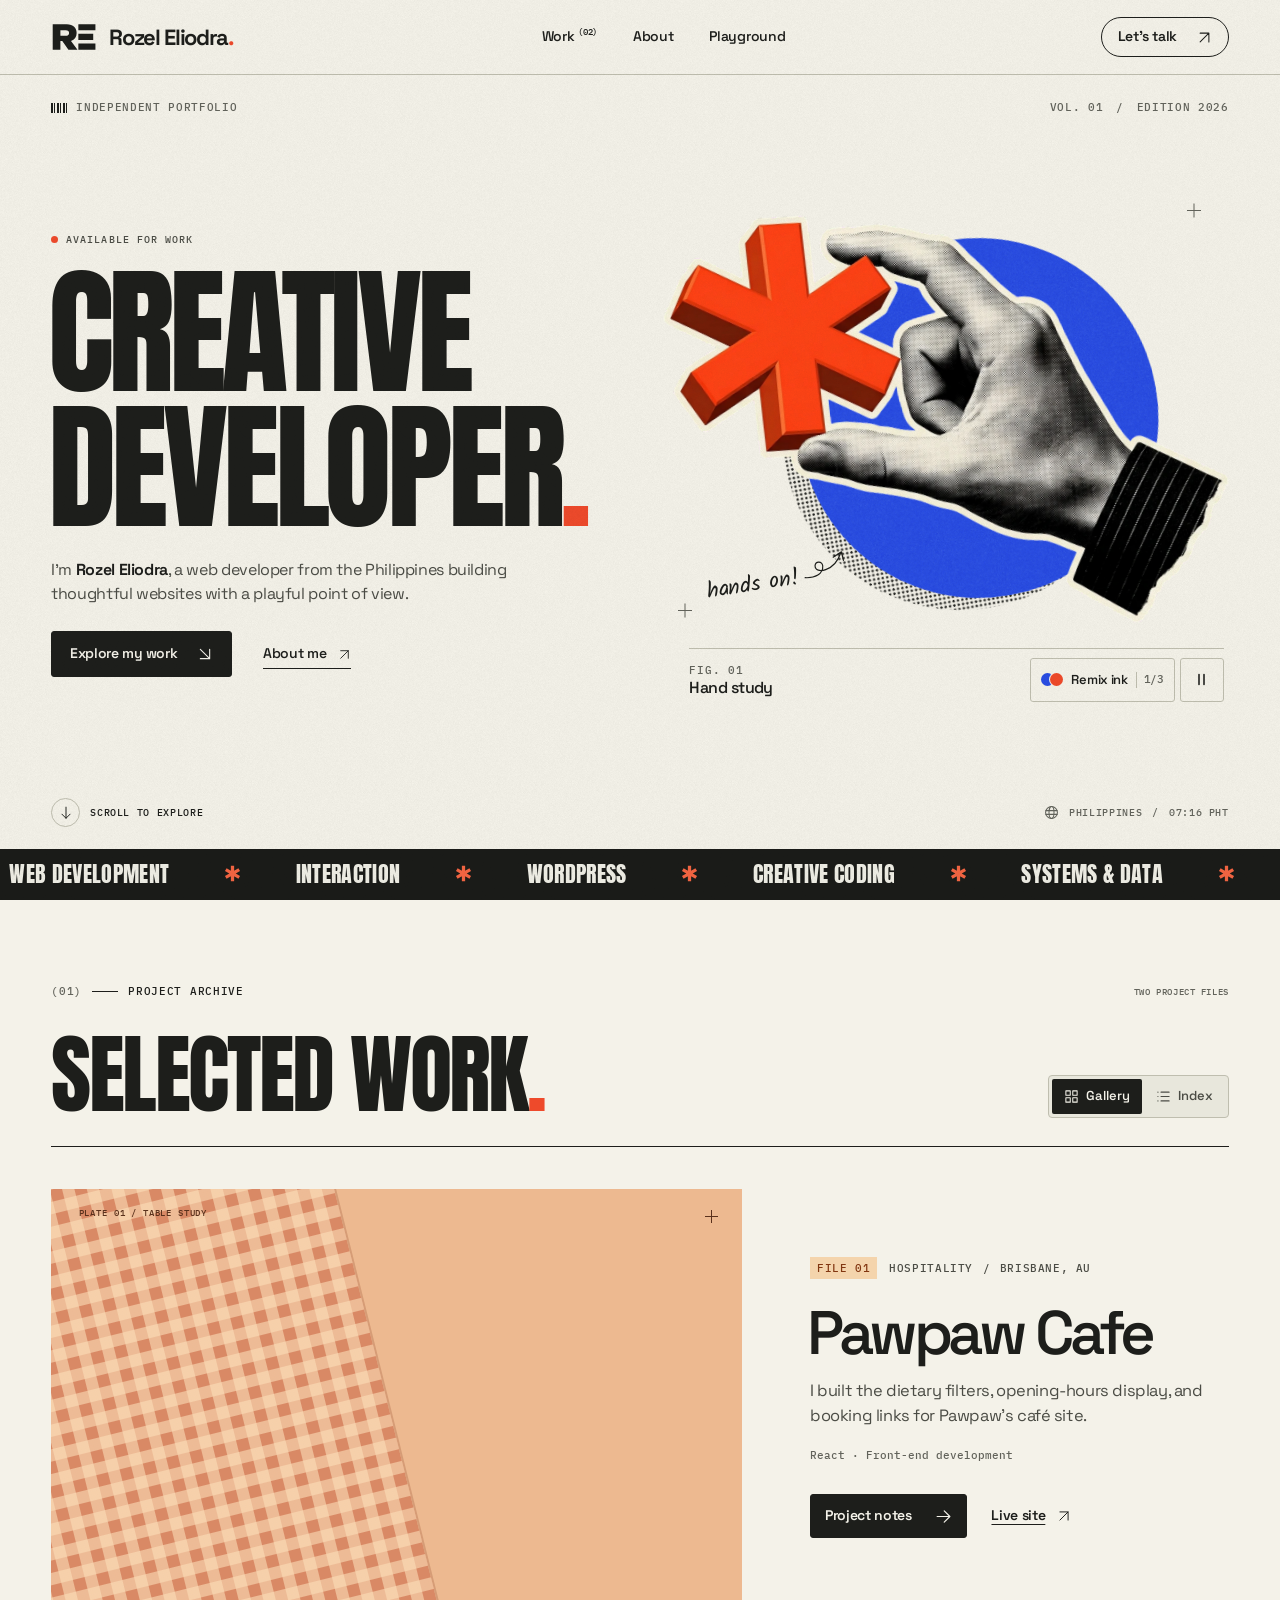
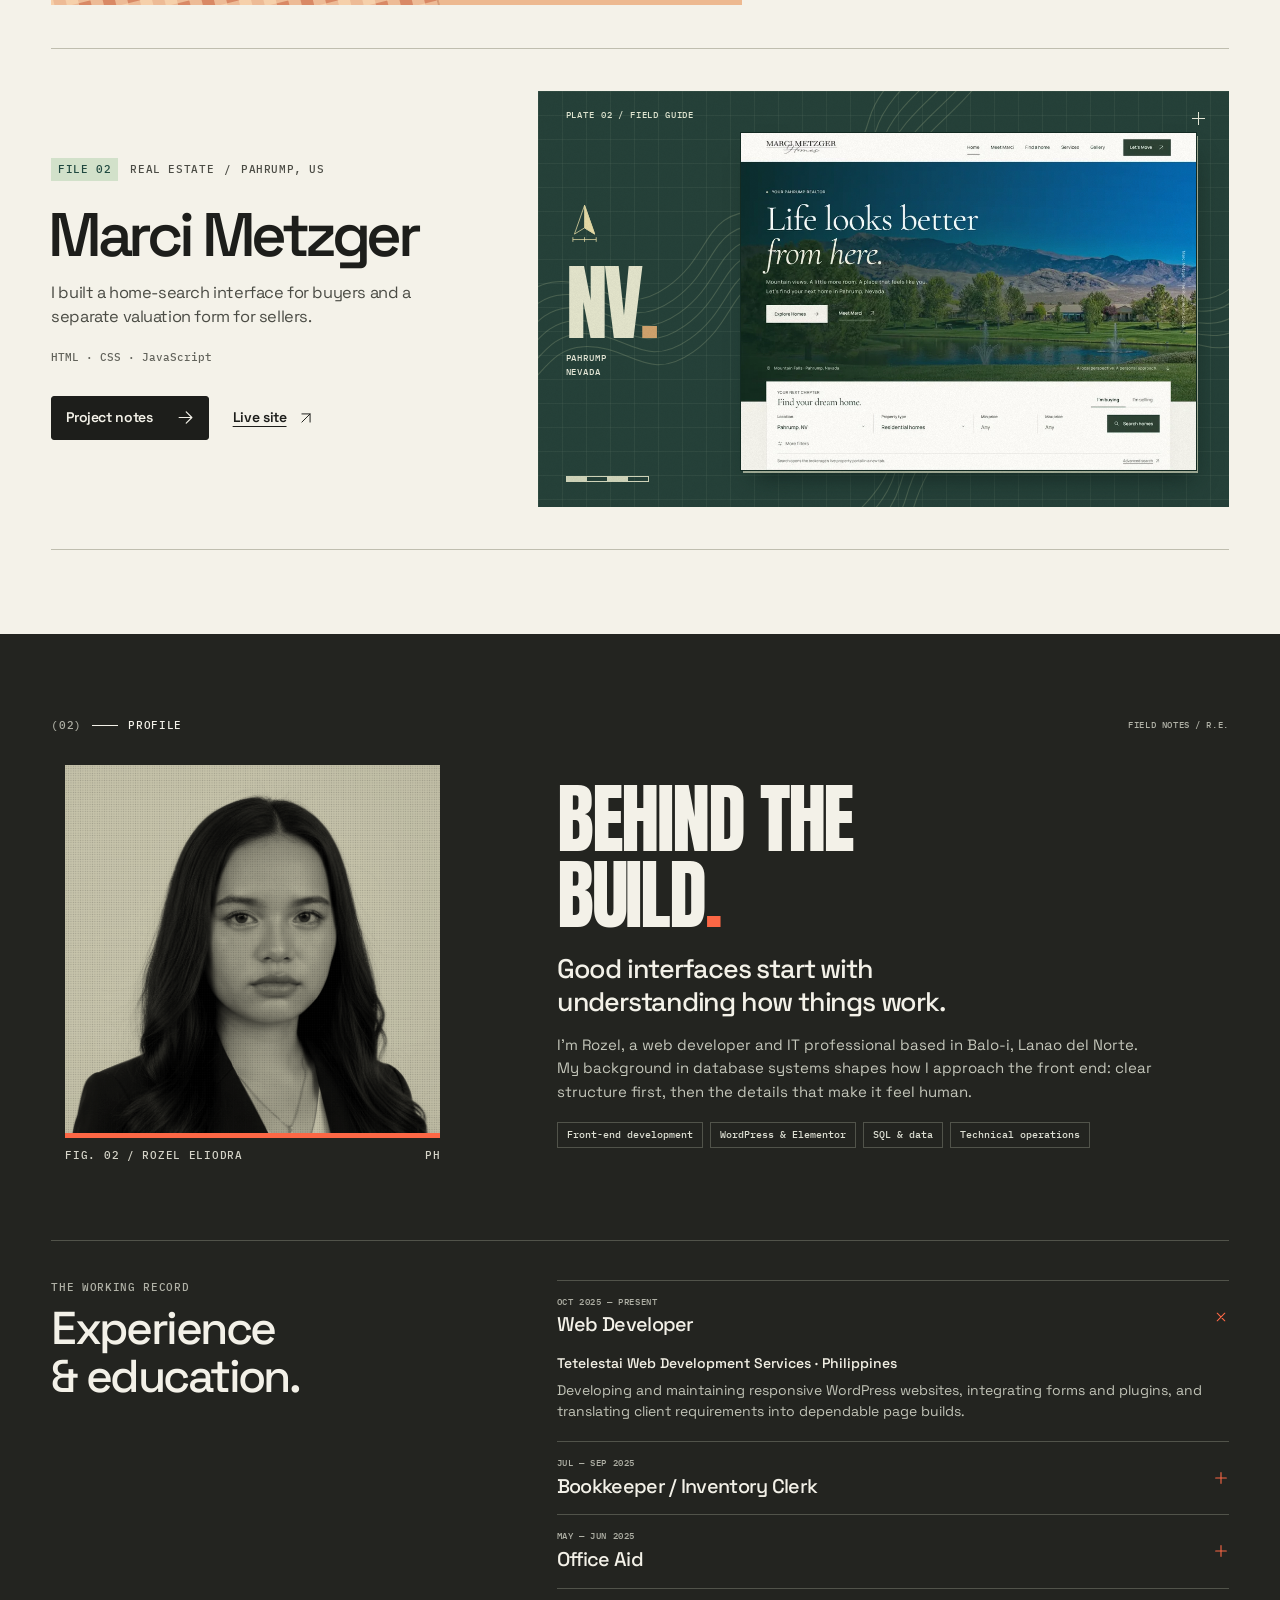
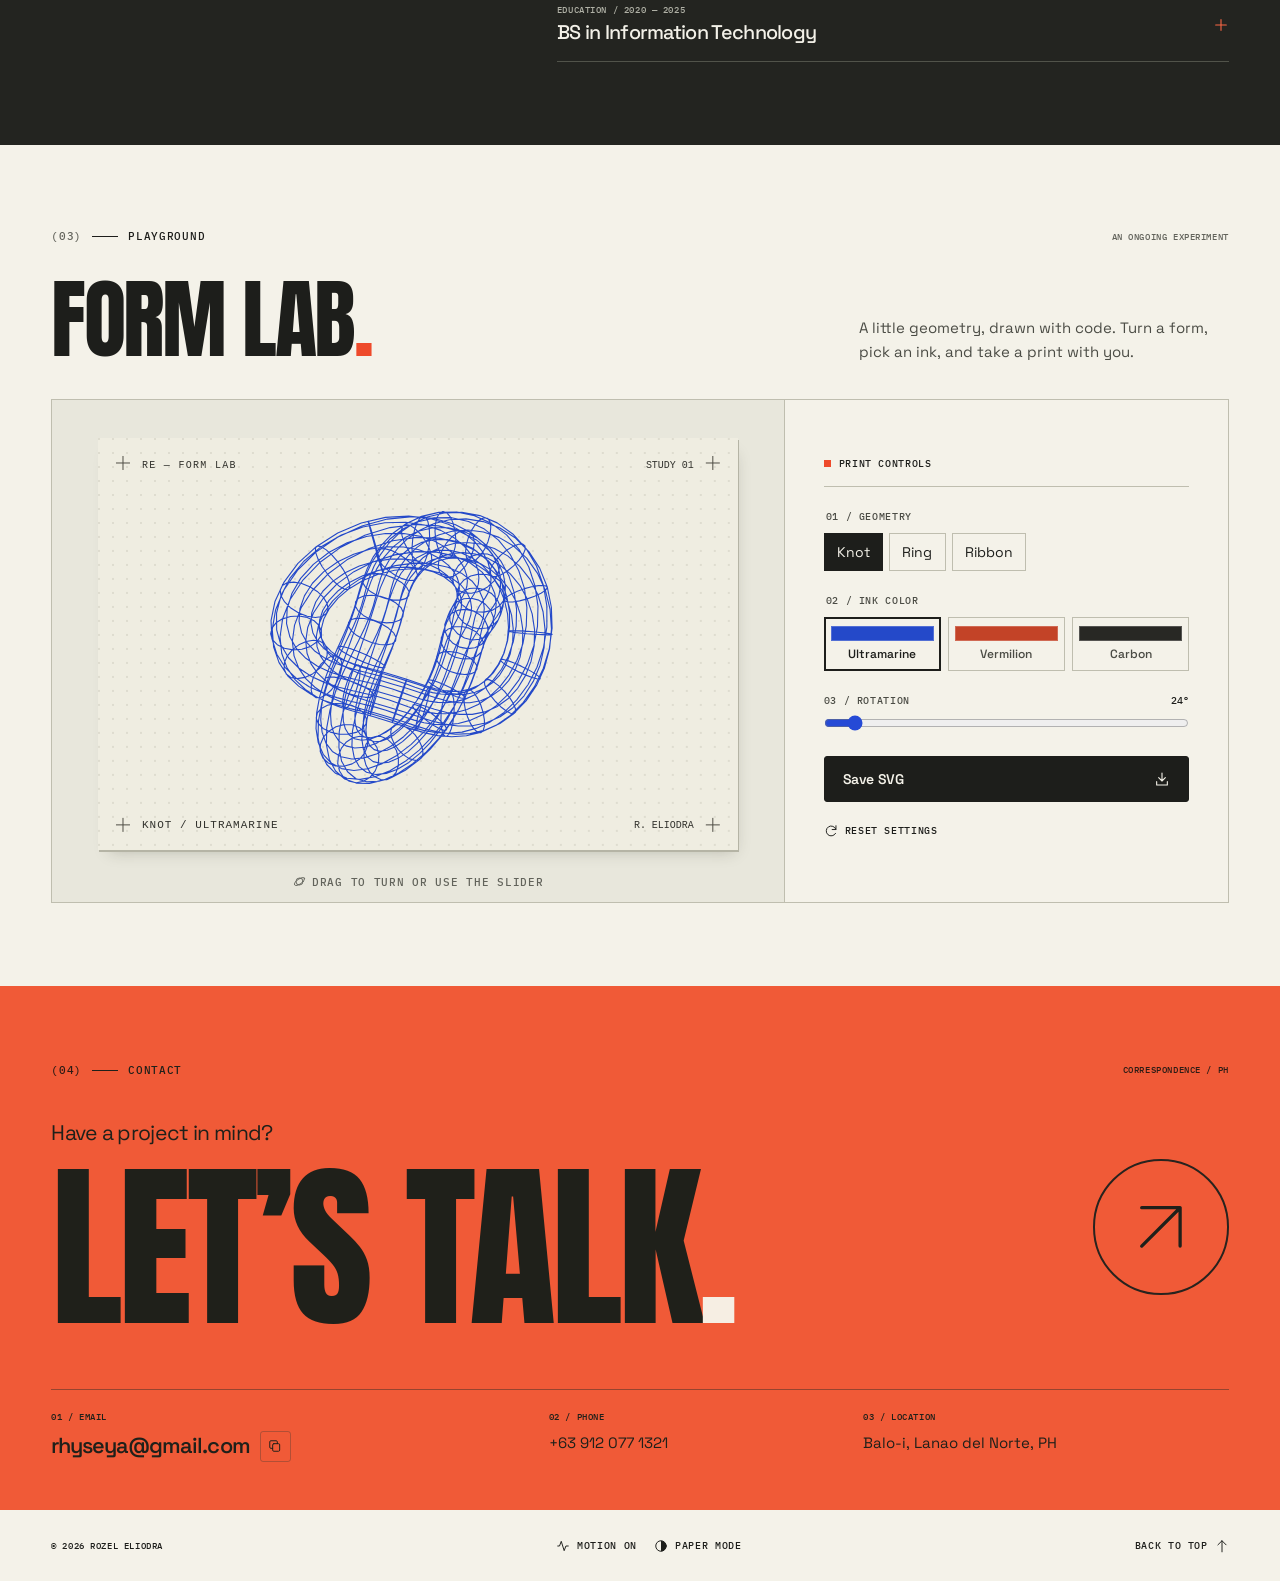
==== commit 48e32697: "Redesign the portfolio gallery around real project screens Co-authored-by: arena-agent <297053741+ar" ====
--- a/index.html
+++ b/index.html
@@ -26,6 +26,7 @@
       }
     </script>
     <link rel="stylesheet" href="styles.css">
+    <link rel="stylesheet" href="work.css">
     <script src="assets/vendor/gsap/gsap.min.js" defer></script>
     <script src="assets/vendor/gsap/ScrollTrigger.min.js" defer></script>
     <script src="script.js" defer></script>
@@ -147,9 +148,13 @@
               ></span>
             </div>
             <figcaption class="art-caption">
-              <span class="micro"><b>Fig. 01</b> / Hand study</span
-              ><span class="art-tools enhanced"
-                ><button
+              <span class="plate-credit"><b class="micro">Fig. 01</b><span>Hand study</span></span>
+              <span class="art-tools enhanced">
+                <button class="remix" type="button" data-remix>
+                  <span class="ink-pair" aria-hidden="true"></span>Remix ink
+                  <span class="mix-counter" aria-hidden="true">1/3</span>
+                </button>
+                <button
                   class="plate-motion"
                   data-motion-toggle
                   type="button"
@@ -159,14 +164,9 @@
                 >
                   <svg class="icon" aria-hidden="true" focusable="false">
                     <use href="assets/press/symbols.svg#pause" />
-                  </svg></button
-                ><button class="remix" type="button" data-remix>
-                  <svg class="icon" aria-hidden="true" focusable="false">
-                    <use href="assets/press/symbols.svg#remix" />
                   </svg>
-                  Remix ink <span class="mix-counter" aria-hidden="true">1/3</span>
-                </button></span
-              >
+                </button>
+              </span>
             </figcaption>
           </figure>
         </div>
@@ -232,102 +232,136 @@
               <span class="chapter-no">(01)</span><span class="chapter-line" aria-hidden="true"></span>Project
               archive
             </p>
-            <span class="micro">Index / Two projects</span>
+            <span class="micro">Two project files</span>
           </div>
           <div class="work-head">
             <h2 class="display section-title" id="work-title">
               Selected work<span class="red-stop">.</span>
             </h2>
             <div class="view-switch enhanced" role="group" aria-label="Project layout">
-              <button type="button" data-view="gallery" aria-pressed="true">
+              <button type="button" aria-controls="project-archive" data-view="gallery" aria-pressed="true">
                 <svg class="icon" aria-hidden="true" focusable="false">
                   <use href="assets/press/symbols.svg#grid" /></svg
                 >Gallery</button
-              ><button type="button" data-view="index" aria-pressed="false">
+              ><button type="button" aria-controls="project-archive" data-view="index" aria-pressed="false">
                 <svg class="icon" aria-hidden="true" focusable="false">
                   <use href="assets/press/symbols.svg#list" /></svg
                 >Index
               </button>
             </div>
           </div>
-          <div class="work-archive" data-layout="gallery">
-            <article class="work-entry">
-              <a class="project-link" href="work/pawpaw-cafe.html"
-                ><span class="project-cover cover-paw" aria-hidden="true">
-                  <span class="cover-id">RE / P—01</span><span class="cover-cross"></span>
-                  <span class="cover-window"
-                    ><span class="window-chrome"
-                      ><i></i><i></i><i></i><small>pawpaw-cafe.vercel.app</small></span
-                    ><span class="web-nav"
-                      ><b class="pw-logo">pawpaw<span>café</span></b
-                      ><span>Our story &nbsp; Menu &nbsp; Visit</span></span
-                    >
-                    <span class="pw-landing"
-                      ><span class="pw-words"
-                        ><small>Woolloongabba · Brisbane</small
-                        ><b>All-day brunch<br>with a tropical <i>accent.</i></b
-                        ><span class="pw-book">Book a table ↗</span></span
-                      ><img
-                        src="assets/pawpaw-brunch.jpg"
-                        width="500"
-                        height="334"
-                        alt=""
-                        loading="lazy"></span
-                  ></span>
-                  <span class="cover-legend">Interface study / Hospitality</span>
-                </span>
-                <div class="entry-info">
-                  <span class="entry-num micro">N° 01</span>
-                  <div class="entry-titles">
-                    <span class="entry-category micro">Hospitality / Website</span>
-                    <h3 class="entry-name">Pawpaw Cafe</h3>
-                  </div>
-                  <span class="entry-arrow"
-                    ><svg class="icon" aria-hidden="true" focusable="false">
+          <div class="work-archive" id="project-archive" data-layout="gallery">
+            <article class="work-entry entry-cafe" aria-labelledby="title-pawpaw-cafe">
+              <div class="proof-art proof-cafe" aria-hidden="true">
+                <span class="proof-imprint">Plate 01 / Table study</span
+                ><span class="registration-cross"></span>
+                <div class="brunch-slip">
+                  <img
+                    src="assets/pawpaw-brunch.jpg"
+                    width="500"
+                    height="334"
+                    loading="lazy"
+                    decoding="async"
+                    alt="">
+                  <span>Brunch in Brisbane.</span>
+                </div>
+                <img
+                  class="phone-print"
+                  src="assets/screens/pawpaw-arrival.webp"
+                  width="780"
+                  height="1220"
+                  loading="lazy"
+                  decoding="async"
+                  alt="">
+                <span class="press-colors"><i></i><i></i><i></i></span>
+              </div>
+              <div class="entry-info">
+                <p class="entry-meta">
+                  <span class="file-no">File 01</span
+                  ><span>Hospitality <span aria-hidden="true">/</span> Brisbane, AU</span>
+                </p>
+                <h3 class="entry-name" id="title-pawpaw-cafe">Pawpaw Cafe</h3>
+                <p class="entry-summary">
+                  I built the dietary filters, opening-hours display, and booking links for Pawpaw’s café
+                  site.
+                </p>
+                <p class="entry-tech">React · Front-end development</p>
+                <div class="entry-actions">
+                  <a class="project-link" href="work/pawpaw-cafe.html"
+                    >Project notes<span class="sr-only">: Pawpaw Cafe</span>
+                    <svg class="icon" aria-hidden="true" focusable="false">
+                      <use href="assets/press/symbols.svg#right" /></svg
+                  ></a>
+                  <a
+                    class="visit-link"
+                    href="https://pawpaw-cafe.vercel.app/"
+                    target="_blank"
+                    rel="noopener noreferrer"
+                    >Live site<span class="sr-only">: Pawpaw Cafe (opens in a new tab)</span>
+                    <svg class="icon" aria-hidden="true" focusable="false">
                       <use href="assets/press/symbols.svg#out" /></svg
-                  ></span>
-                </div>
-                <span class="sr-only">Read project story</span></a
-              >
+                  ></a>
+                </div>
+              </div>
             </article>
-            <article class="work-entry">
-              <a class="project-link" href="work/marci-metzger.html"
-                ><span class="project-cover cover-marci" aria-hidden="true">
-                  <span class="cover-id">RE / P—02</span><span class="cover-cross"></span>
-                  <span class="cover-window"
-                    ><span class="window-chrome"
-                      ><i></i><i></i><i></i><small>marcimetzger-sandy.vercel.app</small></span
-                    ><span class="web-nav"
-                      ><b class="mm-logo">Marci Metzger</b
-                      ><span>Homes &nbsp; About &nbsp; Contact</span></span
-                    >
-                    <span class="mm-landing"
-                      ><img
-                        src="assets/marci-hero.webp"
-                        width="1600"
-                        height="1063"
-                        alt=""
-                        loading="lazy"><span class="mm-words"
-                        ><small>Your Pahrump realtor</small><b>Life looks better<br><i>from here.</i></b
-                        ><span>Explore homes ↗</span></span
-                      ></span
-                    ></span
+            <article class="work-entry entry-atlas" aria-labelledby="title-marci-metzger">
+              <div class="proof-art proof-atlas" aria-hidden="true">
+                <span class="proof-imprint">Plate 02 / Field guide</span
+                ><span class="registration-cross"></span>
+                <div class="map-key">
+                  <svg
+                    class="north-arrow"
+                    viewBox="0 0 40 55"
+                    fill="none"
+                    stroke="currentColor"
+                    stroke-linejoin="round"
                   >
-                  <span class="cover-legend">Interface study / Real estate</span>
-                </span>
-                <div class="entry-info">
-                  <span class="entry-num micro">N° 02</span>
-                  <div class="entry-titles">
-                    <span class="entry-category micro">Real estate / Website</span>
-                    <h3 class="entry-name">Marci Metzger</h3>
-                  </div>
-                  <span class="entry-arrow"
-                    ><svg class="icon" aria-hidden="true" focusable="false">
+                    <path d="M20 3 33 40 20 32 7 40 20 3Z" />
+                    <path d="M20 3v29l13 8z" fill="currentColor" />
+                    <path d="M5 47h30m-30-3v6m15-6v6m15-6v6" />
+                  </svg>
+                  <b>NV<span>.</span></b
+                  ><small>Pahrump<br>Nevada</small>
+                </div>
+                <img
+                  class="survey-print"
+                  src="assets/screens/marci-search.webp"
+                  srcset="assets/screens/marci-search-860.webp 860w, assets/screens/marci-search.webp 1440w"
+                  sizes="(max-width: 760px) 70vw, (max-width: 1650px) 45vw, 700px"
+                  width="1440"
+                  height="1069"
+                  loading="lazy"
+                  decoding="async"
+                  alt="">
+                <span class="survey-scale"></span>
+              </div>
+              <div class="entry-info">
+                <p class="entry-meta">
+                  <span class="file-no">File 02</span
+                  ><span>Real estate <span aria-hidden="true">/</span> Pahrump, US</span>
+                </p>
+                <h3 class="entry-name" id="title-marci-metzger">Marci Metzger</h3>
+                <p class="entry-summary">
+                  I built a home-search interface for buyers and a separate valuation form for sellers.
+                </p>
+                <p class="entry-tech">HTML · CSS · JavaScript</p>
+                <div class="entry-actions">
+                  <a class="project-link" href="work/marci-metzger.html"
+                    >Project notes<span class="sr-only">: Marci Metzger</span>
+                    <svg class="icon" aria-hidden="true" focusable="false">
+                      <use href="assets/press/symbols.svg#right" /></svg
+                  ></a>
+                  <a
+                    class="visit-link"
+                    href="https://marcimetzger-sandy.vercel.app/"
+                    target="_blank"
+                    rel="noopener noreferrer"
+                    >Live site<span class="sr-only">: Marci Metzger (opens in a new tab)</span>
+                    <svg class="icon" aria-hidden="true" focusable="false">
                       <use href="assets/press/symbols.svg#out" /></svg
-                  ></span>
-                </div>
-                <span class="sr-only">Read project story</span></a
-              >
+                  ></a>
+                </div>
+              </div>
             </article>
           </div>
         </div>
@@ -545,32 +579,18 @@
               <fieldset>
                 <legend>02 / Ink color</legend>
                 <div class="ink-row">
-                  <label title="Ultramarine"
-                    ><input
-                      type="radio"
-                      name="ink"
-                      value="#2449c9"
-                      data-name="Ultramarine"
-                      aria-label="Ultramarine"
-                      checked><span style="--swatch: #2449c9" aria-hidden="true"></span></label
-                  ><label title="Vermilion"
-                    ><input
-                      type="radio"
-                      name="ink"
-                      value="#c34327"
-                      data-name="Vermilion"
-                      aria-label="Vermilion"><span
-                      style="--swatch: #c34327"
-                      aria-hidden="true"
-                    ></span></label
-                  ><label title="Carbon"
-                    ><input
-                      type="radio"
-                      name="ink"
-                      value="#282824"
-                      data-name="Carbon"
-                      aria-label="Carbon"><span style="--swatch: #282824" aria-hidden="true"></span></label
-                  ><span class="ink-name">Ultramarine</span>
+                  <label style="--swatch: #2449c9">
+                    <input type="radio" name="ink" value="#2449c9" data-name="Ultramarine" checked>
+                    <span>Ultramarine</span>
+                  </label>
+                  <label style="--swatch: #c34327">
+                    <input type="radio" name="ink" value="#c34327" data-name="Vermilion">
+                    <span>Vermilion</span>
+                  </label>
+                  <label style="--swatch: #282824">
+                    <input type="radio" name="ink" value="#282824" data-name="Carbon">
+                    <span>Carbon</span>
+                  </label>
                 </div>
               </fieldset>
               <div class="angle-control">
--- a/styles.css
+++ b/styles.css
@@ -173,12 +173,7 @@
 .records small,
 .case-spec dt,
 .lab-controls legend,
-.angle-control label,
-.ink-name,
-.cover-id,
-.project-cover .cover-legend,
-.cover-window small,
-.ink-code {
+.angle-control label {
   font: 500 10.5px/1.5 var(--mono);
   letter-spacing: 0.065em;
   text-transform: uppercase;
@@ -474,6 +469,8 @@
 /* Three inks, a hand cutout, and a misregistered halftone underprint. */
 .print-cover {
   --plate: #294de3;
+  --star: #ef4929;
+  container-type: inline-size;
   --hue: 0deg;
   --disc-radius: 50%;
   position: relative;
@@ -482,11 +479,13 @@
 }
 .print-cover[data-mix='1'] {
   --plate: #f69c66;
+  --star: #135bc2;
   --hue: 200deg;
   --disc-radius: 11% 13% 12% 9%;
 }
 .print-cover[data-mix='2'] {
   --plate: #c4abd9;
+  --star: #81901b;
   --hue: 80deg;
   --disc-radius: 48% 8% 45% 10%;
 }
@@ -598,27 +597,38 @@
   position: relative;
   z-index: 3;
   display: flex;
-  align-items: center;
+  flex-wrap: wrap;
   justify-content: space-between;
-  gap: 16px;
-  margin: 9px 2% 0 5%;
+  align-items: center;
+  gap: 6px 12px;
+  margin: 12px 1% 0 4%;
+  padding-top: 9px;
+  border-top: 1px solid var(--rule);
+}
+.plate-credit {
+  display: grid;
+  line-height: 1.2;
+}
+.plate-credit b {
+  font-size: 11px;
+  font-weight: 500;
   color: var(--muted);
 }
-.art-caption .micro {
-  font-size: 9px;
-  letter-spacing: 0.08em;
-}
-.art-caption b {
+.plate-credit > span {
+  font-weight: 550;
+  font-size: 16px;
+  letter-spacing: -0.035em;
+}
+.remix {
+  min-height: 44px;
+  display: inline-flex;
+  align-items: center;
+  gap: 8px;
+  font-weight: 550;
+  font-size: 13px;
+  letter-spacing: -0.025em;
   color: var(--ink);
-  font-weight: 500;
-}
-.remix {
-  display: inline-flex;
-  align-items: center;
-  gap: 8px;
-  font: 500 10px/1.4 var(--mono);
-  color: var(--ink);
-  padding: 6px 8px;
+  padding: 5px 10px;
   border: 1px solid var(--rule);
   border-radius: 3px;
   background: var(--paper);
@@ -626,15 +636,29 @@
 .remix:hover {
   border-color: var(--ink);
 }
-.remix .icon {
+.ink-pair {
+  display: inline-flex;
+  isolation: isolate;
+  align-items: center;
+}
+.ink-pair::before,
+.ink-pair::after {
+  content: '';
   width: 13px;
   height: 13px;
+  border-radius: 50%;
+  background: var(--plate);
+}
+.ink-pair::after {
+  background: var(--star);
+  margin-left: -4px;
+  box-shadow: 0 0 0 1px var(--paper);
 }
 .mix-counter {
-  color: var(--muted);
   padding-left: 7px;
   border-left: 1px solid var(--rule);
-  font-size: 9px;
+  color: var(--muted);
+  font: 500 11px/1.4 var(--mono);
 }
 .cover-foot {
   display: flex;
@@ -724,6 +748,7 @@
 
 .art-tools {
   flex: none;
+  margin-left: auto;
   white-space: nowrap;
   display: flex;
   align-items: stretch;
@@ -736,12 +761,12 @@
   background: var(--paper);
   border-radius: 3px;
   color: var(--ink);
-  min-width: 30px;
-  min-height: 28px;
+  min-width: 44px;
+  min-height: 44px;
 }
 .plate-motion .icon {
-  width: 13px;
-  height: 13px;
+  width: 15px;
+  height: 15px;
 }
 .plate-motion:hover:not(:disabled) {
   border-color: var(--ink);
@@ -786,7 +811,6 @@
 .section-title {
   font-size: clamp(57px, 6.8vw, 109px);
 }
-.work-head,
 .lab-heading {
   display: flex;
   align-items: flex-end;
@@ -794,333 +818,6 @@
   gap: 25px;
   margin-bottom: clamp(27px, 2.8vw, 43px);
 }
-.view-switch {
-  display: inline-flex;
-  gap: 1px;
-  border: 1px solid var(--rule);
-  border-radius: 3px;
-  padding: 3px;
-}
-.view-switch button {
-  display: inline-flex;
-  align-items: center;
-  gap: 7px;
-  padding: 6px 10px;
-  font-size: 12px;
-  font-weight: 550;
-  border-radius: 1px;
-}
-.view-switch .icon {
-  width: 13px;
-  height: 13px;
-}
-.view-switch [aria-pressed='true'] {
-  background: var(--ink);
-  color: var(--paper);
-}
-.view-switch button:focus-visible {
-  outline-offset: 1px;
-}
-.work-archive {
-  display: grid;
-  grid-template-columns: repeat(2, minmax(0, 1fr));
-  gap: clamp(19px, 2.2vw, 36px);
-}
-.project-link {
-  display: block;
-}
-.project-cover {
-  position: relative;
-  display: block;
-  width: 100%;
-  aspect-ratio: 1.57;
-  overflow: hidden;
-  isolation: isolate;
-  container-type: inline-size;
-  color: #20231a;
-}
-.cover-paw {
-  background: #c2cd8e;
-}
-.cover-marci {
-  background: #bcc8dc;
-}
-.project-cover::after {
-  content: '';
-  position: absolute;
-  inset: 0;
-  pointer-events: none;
-  background: url('assets/press/grain.png');
-  opacity: 0.085;
-  mix-blend-mode: multiply;
-}
-.cover-id,
-.project-cover .cover-legend {
-  position: absolute;
-  left: 3.5%;
-  font-size: 9px;
-  color: #363c2e;
-}
-.cover-id {
-  top: 4.8%;
-}
-.project-cover .cover-legend {
-  bottom: 4.3%;
-  padding: 0;
-}
-.cover-cross {
-  width: 12px;
-  height: 12px;
-  position: absolute;
-  right: 3.5%;
-  top: 5.8%;
-  background:
-    linear-gradient(currentColor, currentColor) center/100% 1px no-repeat,
-    linear-gradient(currentColor, currentColor) center/1px 100% no-repeat;
-}
-.cover-window {
-  display: block;
-  position: absolute;
-  left: 11%;
-  top: 50%;
-  width: 78%;
-  container-type: inline-size;
-  transform: translateY(-50%) perspective(1000px) rotateY(-8deg) rotateZ(-4deg);
-  transform-origin: 50% 50%;
-  border-radius: 5px;
-  overflow: hidden;
-  box-shadow:
-    1px 2px 0 #738254,
-    3px 5px 0 #788359,
-    9px 20px 26px -13px #35402486;
-  background: #f8f5e9;
-  text-align: left;
-  transition: transform 0.4s cubic-bezier(0.2, 0.8, 0.25, 1);
-}
-.cover-marci .cover-window {
-  transform: translateY(-50%) perspective(1000px) rotateY(7deg) rotateZ(4deg);
-  box-shadow:
-    1px 2px 0 #798596,
-    3px 5px 0 #8190a3,
-    8px 23px 26px -14px #26303c77;
-}
-.project-link:hover .cover-window,
-.project-link:focus-visible .cover-window {
-  transform: translateY(-52%) perspective(1000px) rotateY(0) rotateZ(0);
-}
-.window-chrome {
-  height: 3.2cqw;
-  min-height: 10px;
-  display: flex;
-  align-items: center;
-  gap: 0.65cqw;
-  padding: 0 2.2cqw;
-  background: #eeede7;
-  border-bottom: 1px solid #d3d0c4;
-}
-.window-chrome > i {
-  width: 0.7cqw;
-  height: 0.7cqw;
-  border-radius: 50%;
-  background: #aaa99f;
-}
-.window-chrome small {
-  margin-left: 1cqw;
-  font-size: 1.15cqw;
-  line-height: 1;
-  color: #606155;
-  letter-spacing: 0.01em;
-  text-transform: lowercase;
-}
-.web-nav {
-  height: 7.8cqw;
-  padding: 0 4.3cqw;
-  display: flex;
-  align-items: center;
-  justify-content: space-between;
-  color: #26372b;
-  border-bottom: 1px solid #d9d8c8;
-}
-.web-nav > span {
-  font-size: 1.55cqw;
-  font-weight: 600;
-}
-.pw-logo {
-  font:
-    italic 700 4.3cqw/1 Georgia,
-    serif;
-  letter-spacing: -0.07em;
-}
-.pw-logo span {
-  font: 600 1.5cqw/1 var(--sans);
-  margin-left: 0.55cqw;
-  letter-spacing: 0;
-}
-.pw-landing {
-  display: grid;
-  grid-template-columns: 1.04fr 1fr;
-  align-items: center;
-  gap: 2.8cqw;
-  padding: 3.8cqw 4.5cqw 4.5cqw;
-  min-height: 39cqw;
-  background: #f8f4e7;
-  color: #24392b;
-}
-.pw-landing img {
-  width: 100%;
-  height: 32cqw;
-  object-fit: cover;
-  border-radius: 34% 34% 4% 4%;
-}
-.pw-words small,
-.mm-words small {
-  display: block;
-  font-size: 1.3cqw;
-  letter-spacing: 0.12em;
-  margin-bottom: 2.2cqw;
-}
-.pw-words > b {
-  display: block;
-  font:
-    600 5.5cqw/0.98 Georgia,
-    serif;
-  letter-spacing: -0.059em;
-}
-.pw-words i {
-  color: #6a803c;
-}
-.pw-book {
-  display: inline-block;
-  margin-top: 2.7cqw;
-  padding: 1cqw 1.7cqw;
-  background: #293e2b;
-  color: #fff9e6;
-  border-radius: 99px;
-  font-size: 1.7cqw;
-}
-.mm-logo {
-  font:
-    500 3.25cqw/1 Georgia,
-    serif;
-  letter-spacing: -0.05em;
-}
-.mm-landing {
-  display: block;
-  position: relative;
-  height: 39.8cqw;
-  isolation: isolate;
-  background: #354f45;
-  color: #fffdf2;
-}
-.mm-landing > img {
-  position: absolute;
-  inset: 0;
-  width: 100%;
-  height: 100%;
-  object-fit: cover;
-  object-position: center 53%;
-  z-index: -2;
-}
-.mm-landing::after {
-  content: '';
-  position: absolute;
-  inset: 0;
-  background: linear-gradient(90deg, #1b281de8, #17261d53 75%);
-  z-index: -1;
-}
-.mm-words {
-  position: absolute;
-  left: 6%;
-  top: 15%;
-}
-.mm-words b {
-  display: block;
-  font:
-    400 6.9cqw/0.96 Georgia,
-    serif;
-  letter-spacing: -0.045em;
-}
-.mm-words > span {
-  display: inline-block;
-  margin-top: 2.8cqw;
-  border: 1px solid #eee9d4;
-  border-radius: 2px;
-  padding: 0.6cqw 1.8cqw;
-  font-size: 1.6cqw;
-}
-.entry-info {
-  display: flex;
-  gap: clamp(13px, 1.7vw, 26px);
-  align-items: center;
-  padding: 20px 0 15px;
-  border-bottom: 1px solid var(--rule);
-}
-.entry-num {
-  color: var(--muted);
-  font-size: 10px;
-}
-.entry-titles {
-  display: flex;
-  flex-direction: column;
-  gap: 2px;
-}
-.entry-category {
-  font-size: 9px;
-  color: var(--muted);
-}
-.entry-name {
-  font-size: clamp(25px, 2.6vw, 42px);
-  letter-spacing: -0.066em;
-  line-height: 1.25;
-  font-weight: 600;
-}
-.entry-arrow {
-  width: 37px;
-  height: 37px;
-  display: grid;
-  place-items: center;
-  border: 1px solid var(--rule);
-  border-radius: 50%;
-  margin-left: auto;
-  flex: none;
-  transition:
-    background 0.18s,
-    color 0.18s;
-}
-.entry-arrow .icon {
-  width: 16px;
-  height: 16px;
-}
-.project-link:hover .entry-arrow {
-  background: var(--ink);
-  color: var(--paper);
-}
-.work-archive[data-layout='index'] {
-  grid-template-columns: 1fr;
-  gap: 0;
-  border-top: 1px solid var(--rule);
-}
-.work-archive[data-layout='index'] .project-link {
-  display: grid;
-  grid-template-columns: 102px minmax(0, 1fr);
-  align-items: center;
-  gap: clamp(16px, 3vw, 48px);
-  padding: 18px 0;
-  border-bottom: 1px solid var(--rule);
-}
-.work-archive[data-layout='index'] .entry-info {
-  border: 0;
-  padding: 0;
-}
-.work-archive[data-layout='index'] .cover-id,
-.work-archive[data-layout='index'] .cover-cross,
-.work-archive[data-layout='index'] .project-cover .cover-legend {
-  display: none;
-}
-.work-archive[data-layout='index'] .entry-name {
-  font-size: clamp(29px, 3.7vw, 57px);
-}
-
 /* Profile and working record */
 .profile {
   background: #232420;
@@ -1167,7 +864,7 @@
   justify-content: space-between;
   padding-top: 9px;
   border-top: 5px solid var(--signal);
-  font-size: 9px;
+  font-size: 11px;
   color: #d5d4c8;
 }
 .profile-text .section-title {
@@ -1290,7 +987,7 @@
   place-items: center;
   min-width: 0;
   background: var(--tint);
-  padding: clamp(18px, 3vw, 46px) clamp(18px, 3.6vw, 58px) 47px;
+  padding: clamp(18px, 3vw, 46px) clamp(18px, 3.6vw, 58px) 52px;
   overflow: hidden;
 }
 .lab-output svg#proof {
@@ -1319,7 +1016,7 @@
   align-items: center;
   justify-content: center;
   gap: 6px;
-  font-size: 9px;
+  font-size: 11px;
   color: var(--muted);
 }
 .lab-output figcaption .icon {
@@ -1360,12 +1057,15 @@
   color: var(--soft);
   font-size: 10px;
 }
-.choice-row,
-.ink-row {
+.choice-row {
   display: flex;
   flex-wrap: wrap;
   gap: 6px;
-  align-items: center;
+}
+.ink-row {
+  display: grid;
+  grid-template-columns: repeat(auto-fit, minmax(min(4.7rem, 100%), 1fr));
+  gap: 7px;
 }
 .choice-row label,
 .ink-row label {
@@ -1377,48 +1077,51 @@
   position: absolute;
   width: 1px;
   height: 1px;
+  margin: 0;
   opacity: 0;
 }
 .choice-row label span {
-  display: block;
+  display: grid;
+  place-items: center;
+  min-height: 38px;
   min-width: 57px;
-  text-align: center;
   padding: 5px 12px;
   border: 1px solid var(--rule);
-  font-size: 13px;
+  font-size: 14px;
 }
 .choice-row input:checked + span {
   background: var(--ink);
   color: var(--paper);
   border-color: var(--ink);
 }
+.ink-row label span {
+  display: grid;
+  gap: 5px;
+  align-content: center;
+  min-height: 54px;
+  padding: 5px 6px;
+  border: 1px solid var(--rule);
+  color: var(--soft);
+  font-size: 12px;
+  font-weight: 550;
+  line-height: 1.4;
+  text-align: center;
+}
+.ink-row label span::before {
+  content: '';
+  height: 15px;
+  background: var(--swatch);
+  border: 1px solid #ffffff35;
+}
+.ink-row input:checked + span {
+  color: var(--ink);
+  border-color: var(--ink);
+  box-shadow: inset 0 0 0 1px var(--ink);
+}
 .choice-row input:focus-visible + span,
 .ink-row input:focus-visible + span {
   outline: 2px solid var(--focus);
-  outline-offset: 2px;
-}
-.ink-row label span {
-  display: block;
-  width: 29px;
-  height: 29px;
-  border: 4px solid var(--paper);
-  outline: 1px solid var(--rule);
-  outline-offset: -1px;
-  border-radius: 50%;
-  background: var(--swatch);
-}
-.ink-row input:checked + span {
-  outline: 2px solid var(--ink);
-  outline-offset: -1px;
-}
-.ink-row input:focus-visible + span {
-  outline: 2px solid var(--focus);
-  outline-offset: 2px;
-}
-.ink-name {
-  font-size: 9px;
-  color: var(--muted);
-  margin-left: 4px;
+  outline-offset: 3px;
 }
 .angle-control {
   display: grid;
@@ -1643,18 +1346,6 @@
   line-height: 1.25;
   letter-spacing: -0.047em;
 }
-.case-billboard .project-cover {
-  aspect-ratio: 2.75;
-}
-.case-billboard .cover-window {
-  width: 55%;
-  left: 22.5%;
-}
-.case-billboard figcaption {
-  padding-top: 10px;
-  color: var(--muted);
-  font-size: 9px;
-}
 .case-spec {
   display: grid;
   grid-template-columns: 1fr 1fr 1.15fr;
@@ -1664,7 +1355,7 @@
   margin-top: 28px;
 }
 .case-spec dt {
-  font-size: 9px;
+  font-size: 11px;
   color: var(--muted);
   margin-bottom: 5px;
 }
@@ -1813,13 +1504,6 @@
   .art-caption {
     margin-left: 2%;
     gap: 8px;
-  }
-  .art-caption .micro {
-    font-size: 8px;
-  }
-  .remix {
-    font-size: 9px;
-    gap: 5px;
   }
   .under-link {
     gap: 7px;
@@ -1936,7 +1620,7 @@
     padding-top: 17px;
   }
   .folio-line .micro {
-    font-size: 8px;
+    font-size: 10px;
   }
   .folio-line .index-box {
     width: 12px;
@@ -2004,6 +1688,9 @@
     bottom: 7%;
     left: 3%;
   }
+  .rg-b {
+    display: none;
+  }
   .hand-note svg {
     width: 34px;
     height: 26px;
@@ -2015,19 +1702,13 @@
   .art-caption {
     margin: 4px 1% 0;
   }
-  .art-caption .micro {
-    font-size: 8px;
-  }
-  .remix {
-    padding: 4px 7px;
-  }
   .cover-foot {
     padding-block: 8px 13px;
     gap: 8px;
   }
   .scroll-link,
   .geo {
-    font-size: 8px;
+    font-size: 10px;
     gap: 5px;
   }
   .geo .icon {
@@ -2061,10 +1742,10 @@
     margin-bottom: 20px;
   }
   .section-top > .micro {
-    font-size: 8px;
+    font-size: 10px;
   }
   .chapter {
-    font-size: 9px;
+    font-size: 10px;
     gap: 7px;
   }
   .chapter-line {
@@ -2072,49 +1753,6 @@
   }
   .section-title {
     font-size: clamp(49px, 9.5vw, 77px);
-  }
-  .work-head {
-    align-items: center;
-    gap: 12px;
-    margin-bottom: 22px;
-  }
-  .view-switch {
-    padding: 2px;
-  }
-  .view-switch button {
-    padding: 6px;
-    font-size: 10px;
-    gap: 4px;
-  }
-  .view-switch .icon {
-    width: 11px;
-    height: 11px;
-  }
-  .work-archive {
-    grid-template-columns: minmax(0, 1fr);
-    gap: 27px;
-  }
-  .project-cover {
-    aspect-ratio: 1.65;
-  }
-  .entry-info {
-    padding: 14px 0 12px;
-    gap: 15px;
-  }
-  .entry-name {
-    font-size: 29px;
-  }
-  .entry-arrow {
-    width: 31px;
-    height: 31px;
-  }
-  .entry-num,
-  .entry-category {
-    font-size: 8px;
-  }
-  .cover-id,
-  .project-cover .cover-legend {
-    font-size: 8px;
   }
   .profile-grid {
     grid-template-columns: minmax(145px, 0.72fr) minmax(0, 1.28fr);
@@ -2158,11 +1796,11 @@
     grid-template-columns: 1fr;
   }
   .lab-output {
-    padding: 18px 20px 36px;
+    padding: 18px 20px 44px;
   }
   .lab-output figcaption {
-    bottom: 8px;
-    font-size: 8px;
+    bottom: 10px;
+    font-size: 11px;
   }
   .lab-controls {
     display: grid;
@@ -2179,20 +1817,26 @@
   .lab-panel-title {
     padding-bottom: 9px;
   }
-  .choice-row {
-    gap: 3px;
-  }
   .choice-row label span {
-    min-width: 0;
-    padding: 4px 7px;
-    font-size: 12px;
+    min-height: 44px;
+  }
+  .lab-controls fieldset {
+    grid-column: 1/-1;
+  }
+  .lab-controls legend,
+  .angle-control label,
+  .lab-panel-title {
+    font-size: 11px;
+  }
+  .angle-control input {
+    min-height: 40px;
+  }
+  .lab-controls .reset-print,
+  .lab-controls .export-print {
+    min-height: 44px;
   }
   .ink-row {
-    gap: 4px;
-  }
-  .ink-name {
-    width: 100%;
-    margin: 1px 0 0;
+    max-width: 430px;
   }
   .reset-print {
     margin: 0;
@@ -2242,7 +1886,7 @@
     margin-bottom: 26px;
   }
   .case-breadcrumb > .micro {
-    font-size: 8px;
+    font-size: 10px;
   }
   .case-title {
     font-size: clamp(58px, 11.5vw, 88px);
@@ -2254,13 +1898,6 @@
     gap: 15px;
     margin-bottom: 20px;
   }
-  .case-billboard .project-cover {
-    aspect-ratio: 1.75;
-  }
-  .case-billboard .cover-window {
-    width: 76%;
-    left: 12%;
-  }
   .case-spec {
     display: flex;
     flex-wrap: wrap;
@@ -2292,12 +1929,6 @@
   }
 }
 @media (max-width: 480px) {
-  .work-head {
-    display: block;
-  }
-  .view-switch {
-    margin-top: 14px;
-  }
   .profile-grid {
     grid-template-columns: minmax(0, 1fr);
     gap: 20px;
@@ -2312,19 +1943,6 @@
     width: 66%;
     justify-self: start;
   }
-  .profile-photo figcaption {
-    font-size: 8px;
-  }
-  .work-archive[data-layout='index'] .project-link {
-    grid-template-columns: 66px 1fr;
-    gap: 10px;
-  }
-  .work-archive[data-layout='index'] .entry-info {
-    gap: 8px;
-  }
-  .work-archive[data-layout='index'] .entry-num {
-    display: none;
-  }
   .section-top > .micro {
     max-width: 48%;
     text-align: right;
@@ -2367,9 +1985,6 @@
   .lab-controls .reset-print {
     justify-self: start;
   }
-  .ink-name {
-    width: auto;
-  }
   .contact-grid {
     grid-template-columns: 1fr;
   }
@@ -2378,15 +1993,15 @@
   }
   .scroll-link,
   .geo {
-    font-size: 7px;
+    font-size: 9px;
   }
 }
 /* Give a tall tablet its own poster composition rather than shrinking the desktop spread. */
 @media (min-width: 600px) and (max-width: 1100px) and (max-aspect-ratio: 7/8) {
   .cover-grid {
     grid-template-columns: minmax(0, 1fr);
-    gap: 14px;
-    padding-block: 20px;
+    gap: 12px;
+    padding-block: 15px;
   }
   .cover-copy {
     max-width: none;
@@ -2434,19 +2049,6 @@
   .mast-inner {
     gap: 8px;
   }
-  .art-caption .micro {
-    font-size: 9px;
-  }
-  .remix,
-  .plate-motion {
-    min-height: 30px;
-  }
-  .plate-motion {
-    min-width: 30px;
-  }
-  .cover-legend {
-    padding: 0;
-  }
 }
 @media (max-width: 480px) {
   .cover-title {
@@ -2509,7 +2111,7 @@
 }
 @media (max-width: 480px) and (max-height: 600px) {
   .cover-grid {
-    padding-block: 7px;
+    padding-block: 5px;
   }
   .cover-title {
     font-size: 19.5vw;
@@ -2517,9 +2119,57 @@
   .cover-intro {
     font-size: 15px;
   }
+  .print-cover {
+    width: 100%;
+  }
   .art-stage {
-    width: 87%;
-    aspect-ratio: 1.96;
+    width: 82%;
+    aspect-ratio: 2.04;
+  }
+  .art-caption {
+    margin-inline: 0;
+    padding-top: 4px;
+    gap: 4px;
+  }
+  .remix {
+    padding-inline: 7px;
+    gap: 6px;
+  }
+}
+/* A short portrait tablet needs room for both art and readable controls. */
+@media (min-width: 481px) and (max-width: 760px) and (max-height: 800px) and (orientation: portrait) {
+  .hero {
+    grid-template-rows: 1fr auto auto;
+  }
+  .folio-line {
+    display: none;
+  }
+  .cover-grid {
+    padding-block: 12px 6px;
+    gap: 6px;
+  }
+  .cover-title {
+    font-size: min(16vw, 12vh);
+  }
+  .available {
+    margin-bottom: 8px;
+  }
+  .cover-intro {
+    margin-top: 10px;
+  }
+  .cover-actions {
+    margin-top: 12px;
+  }
+  .print-cover {
+    width: min(74%, 395px);
+    justify-self: end;
+  }
+  .art-stage {
+    aspect-ratio: 1.9;
+  }
+  .art-caption {
+    margin-top: 2px;
+    padding-top: 5px;
   }
 }
 @media (min-width: 520px) and (max-height: 480px) and (orientation: landscape) {
@@ -2569,6 +2219,20 @@
   }
   .strand {
     font-size: 16px;
+  }
+}
+/* A landscape phone may have a narrower plate than a portrait phone. */
+@container (max-width: 305px) {
+  .art-caption {
+    margin-inline: 0;
+    column-gap: 4px;
+  }
+  .plate-credit > span {
+    font-size: 15px;
+  }
+  .remix {
+    padding-inline: 7px;
+    gap: 5px;
   }
 }
 html[data-theme='dark'] .end-paper {
@@ -2603,7 +2267,6 @@
   .art-tools,
   .utilities,
   .up-link,
-  .view-switch,
   .lab-controls,
   .copy,
   .contact-arrow {
@@ -2619,10 +2282,6 @@
   .section {
     padding-block: 25px;
   }
-  .work-archive {
-    gap: 12px;
-  }
-  .project-cover,
   .lab-output,
   .profile-photo {
     break-inside: avoid;
--- a/work.css
+++ b/work.css
@@ -0,0 +1,686 @@
+/* The archive is two editorial spreads. The same articles compress into the index;
+   the project story and live site stay separate, native links in either layout. */
+.work-head {
+  display: flex;
+  align-items: flex-end;
+  justify-content: space-between;
+  gap: 1rem;
+  padding-bottom: clamp(20px, 2.2vw, 34px);
+  border-bottom: 1px solid var(--ink);
+}
+.view-switch,
+.screen-picks {
+  display: inline-flex;
+  align-items: stretch;
+  flex: none;
+  padding: 3px;
+  gap: 2px;
+  border: 1px solid var(--rule);
+  border-radius: 4px;
+  background: var(--tint);
+}
+.view-switch button,
+.screen-picks label > span {
+  display: inline-flex;
+  align-items: center;
+  justify-content: center;
+  gap: 7px;
+  min-height: 35px;
+  padding: 5px 12px;
+  font: 550 13px/1.25 var(--sans);
+  color: var(--soft);
+  border-radius: 2px;
+  cursor: pointer;
+}
+.view-switch .icon {
+  width: 15px;
+  height: 15px;
+}
+.view-switch [aria-pressed='true'],
+.screen-picks input:checked + span {
+  background: var(--ink);
+  color: var(--paper);
+}
+.view-switch button:focus-visible,
+.screen-picks input:focus-visible + span {
+  outline: 2px solid var(--focus);
+  outline-offset: 1px;
+}
+.work-entry {
+  --file-ink: #823610;
+  --file-stock: #f4d4ac;
+  position: relative;
+  display: grid;
+  grid-template-columns: minmax(0, 1.65fr) minmax(0, 1fr);
+  align-items: center;
+  gap: clamp(28px, 5.3vw, 88px);
+  padding-block: clamp(26px, 3.3vw, 54px);
+  border-bottom: 1px solid var(--rule);
+}
+.entry-atlas {
+  --file-ink: #204940;
+  --file-stock: #d2e1ca;
+  grid-template-columns: minmax(0, 1fr) minmax(0, 1.65fr);
+}
+.entry-atlas .proof-art {
+  grid-column: 2;
+  grid-row: 1;
+}
+.entry-atlas .entry-info {
+  grid-column: 1;
+  grid-row: 1;
+}
+.entry-info {
+  min-width: 0;
+}
+.entry-meta,
+.entry-tech {
+  font: 500 11px/1.5 var(--mono);
+  text-transform: uppercase;
+  letter-spacing: 0.055em;
+  color: var(--soft);
+}
+.entry-meta {
+  display: flex;
+  flex-wrap: wrap;
+  align-items: center;
+  gap: 8px 12px;
+}
+.file-no {
+  display: inline-block;
+  padding: 3px 7px;
+  background: var(--file-stock);
+  color: var(--file-ink);
+  white-space: nowrap;
+}
+.entry-meta span[aria-hidden] {
+  margin-inline: 2px;
+}
+.entry-name {
+  font: 550 clamp(40px, 4.8vw, 80px) / 1.03 var(--sans);
+  letter-spacing: -0.073em;
+  margin: clamp(18px, 1.8vw, 30px) 0 14px -0.045em;
+  text-wrap: balance;
+}
+.entry-summary {
+  max-width: 36ch;
+  font-size: clamp(16px, 1.28vw, 21px);
+  line-height: 1.48;
+  letter-spacing: -0.025em;
+  color: var(--soft);
+}
+.entry-tech {
+  margin-top: 19px;
+  text-transform: none;
+  letter-spacing: 0;
+  color: var(--muted);
+}
+.entry-actions {
+  display: flex;
+  flex-wrap: wrap;
+  align-items: center;
+  gap: 6px 24px;
+  margin-top: clamp(18px, 2.4vw, 38px);
+}
+.project-link,
+.visit-link,
+.proof-zoom {
+  display: inline-flex;
+  align-items: center;
+  justify-content: center;
+  gap: 12px;
+  min-height: 44px;
+  font-size: 14px;
+  font-weight: 600;
+  line-height: 1.25;
+  letter-spacing: -0.025em;
+}
+.project-link {
+  padding: 9px 14px;
+  border: 1px solid var(--ink);
+  border-radius: 3px;
+  background: var(--ink);
+  color: var(--paper);
+}
+/* Stretch the primary link across its spread. The live link sits above it,
+   without nesting anchors or adding a duplicate keyboard stop to the artwork. */
+.project-link::after {
+  content: '';
+  position: absolute;
+  inset: 0;
+  z-index: 1;
+}
+.visit-link {
+  position: relative;
+  z-index: 2;
+  gap: 6px;
+  text-decoration: underline;
+  text-underline-offset: 4px;
+}
+.visit-link:hover,
+.proof-zoom:hover {
+  text-decoration-thickness: 2px;
+}
+.project-link .icon {
+  width: 17px;
+  height: 17px;
+}
+.visit-link .icon,
+.proof-zoom .icon {
+  width: 14px;
+  height: 14px;
+}
+.project-link:hover,
+.project-link:focus-visible {
+  background: var(--paper);
+  color: var(--ink);
+}
+
+/* Table study: a photographic slip and a real mobile screen on warm gingham. */
+.proof-art {
+  position: relative;
+  isolation: isolate;
+  overflow: hidden;
+  container-type: inline-size;
+  aspect-ratio: 1.66;
+  min-width: 0;
+}
+.proof-cafe {
+  color: #5a311c;
+  background: #edb990;
+}
+.proof-cafe::before {
+  content: '';
+  position: absolute;
+  inset: -46% 53% -40% -19%;
+  transform: rotate(-14deg);
+  background:
+    repeating-linear-gradient(90deg, #fcdfb994 0 12px, transparent 12px 24px),
+    repeating-linear-gradient(0deg, #fcdfb994 0 12px, transparent 12px 24px), #d98965;
+  box-shadow: 2px 1px 0 #a65f3f52;
+}
+.proof-art::after {
+  content: '';
+  pointer-events: none;
+  position: absolute;
+  inset: 0;
+  background: url('assets/press/grain.png');
+  opacity: 0.043;
+  mix-blend-mode: multiply;
+}
+.proof-imprint,
+.map-key small {
+  font: 500 clamp(9px, 1.35cqw, 12px) / 1.45 var(--mono);
+  letter-spacing: 0.09em;
+  text-transform: uppercase;
+}
+.proof-imprint {
+  position: absolute;
+  left: 4%;
+  top: 4%;
+}
+.registration-cross {
+  position: absolute;
+  top: 5.1%;
+  right: 3.5%;
+  width: 13px;
+  height: 13px;
+  background:
+    linear-gradient(currentColor, currentColor) center/100% 1px no-repeat,
+    linear-gradient(currentColor, currentColor) center/1px 100% no-repeat;
+}
+.brunch-slip {
+  position: absolute;
+  inset: 16% 37% 13% 6%;
+  display: grid;
+  grid-template-rows: minmax(0, 1fr) auto;
+  background: #fff8e9;
+  padding: 1.5% 1.5% 0.5%;
+  transform: rotate(-6deg);
+  box-shadow:
+    1px 2px 0 #a87653,
+    3px 13px 20px -11px #6b381749;
+}
+.brunch-slip::before {
+  content: '';
+  position: absolute;
+  width: 25%;
+  height: 8%;
+  top: -2%;
+  left: 28%;
+  background: #eace94bb;
+  transform: rotate(-4deg);
+  clip-path: polygon(
+    1% 0,
+    98% 3%,
+    96% 22%,
+    100% 37%,
+    96% 53%,
+    99% 74%,
+    96% 100%,
+    0 96%,
+    2% 73%,
+    0 49%,
+    3% 22%
+  );
+}
+.brunch-slip img {
+  width: 100%;
+  height: 100%;
+  object-fit: cover;
+  object-position: 48% 50%;
+}
+.brunch-slip > span {
+  font: 400 clamp(12px, 3.4cqw, 32px) / 1.45 var(--hand);
+  color: #5b3c2b;
+  padding: 2% 2% 0;
+}
+.phone-print {
+  position: absolute;
+  height: 83%;
+  top: 8%;
+  right: 6.5%;
+  width: auto;
+  border: 1px solid #d3c7ae;
+  border-radius: 4px;
+  transform: rotate(3deg);
+  box-shadow:
+    1px 2px 0 #dccfb6,
+    2px 4px 0 #cdb99d,
+    6px 15px 22px -8px #5d362b66;
+}
+.press-colors {
+  position: absolute;
+  display: flex;
+  left: 4%;
+  bottom: 4%;
+}
+.press-colors i {
+  width: 2.1cqw;
+  height: 1cqw;
+  background: #163e32;
+}
+.press-colors i:nth-child(2) {
+  background: #ee704a;
+}
+.press-colors i:last-child {
+  background: #faf0d4;
+}
+
+/* Field guide: a flat, ruled survey sheet and the full desktop search, not a mock browser. */
+.proof-atlas {
+  color: #e8eada;
+  background-color: #254139;
+  background-image:
+    linear-gradient(#c8dec310 1px, transparent 1px), linear-gradient(90deg, #c8dec310 1px, transparent 1px),
+    url('assets/press/contours.svg');
+  background-size:
+    24px 24px,
+    24px 24px,
+    cover;
+}
+.proof-atlas .proof-imprint {
+  color: #e2e8d3;
+}
+.map-key {
+  position: absolute;
+  top: 27%;
+  left: 4%;
+  display: grid;
+}
+.north-arrow {
+  width: 4.5cqw;
+  height: auto;
+  margin: 0 0 2.3cqw 3px;
+  color: #e7dca7;
+}
+.map-key b {
+  font: 400 12.2cqw/0.97 var(--display);
+  letter-spacing: -0.04em;
+  color: #e4e5cc;
+}
+.map-key b span {
+  color: #d1a36d;
+}
+.map-key small {
+  margin-top: 1.1cqw;
+}
+.survey-print {
+  position: absolute;
+  right: 4.8%;
+  top: 10%;
+  width: auto;
+  height: 81%;
+  box-shadow:
+    0 0 0 1px #132b23,
+    2px 3px 0 #9ea994,
+    5px 15px 22px -9px #0d201bc9;
+}
+.survey-scale {
+  position: absolute;
+  bottom: 6%;
+  left: 4%;
+  width: 12%;
+  height: 6px;
+  border: 1px solid #d1d6bb;
+  background: repeating-linear-gradient(90deg, #d1d6bb 0 25%, transparent 25% 50%);
+}
+@media (hover: hover) and (prefers-reduced-motion: no-preference) {
+  html:not([data-motion='off']) .brunch-slip,
+  html:not([data-motion='off']) .phone-print,
+  html:not([data-motion='off']) .survey-print {
+    transition: transform 0.38s cubic-bezier(0.2, 0.7, 0.2, 1);
+  }
+  html:not([data-motion='off']) .work-entry:has(.project-link:is(:hover, :focus-visible)) .phone-print {
+    transform: translateY(-1%) rotate(1deg);
+  }
+  html:not([data-motion='off']) .work-entry:has(.project-link:is(:hover, :focus-visible)) .brunch-slip {
+    transform: rotate(-4deg);
+  }
+  html:not([data-motion='off']) .work-entry:has(.project-link:is(:hover, :focus-visible)) .survey-print {
+    transform: translateY(-1.2%);
+  }
+}
+
+/* A reading index, not thumbnails of an already small screen. */
+.work-archive[data-layout='index'] .work-entry {
+  display: block;
+  padding-block: clamp(18px, 2.2vw, 33px);
+}
+.work-archive[data-layout='index'] .proof-art,
+.work-archive[data-layout='index'] .entry-tech {
+  display: none;
+}
+.work-archive[data-layout='index'] .entry-info {
+  display: grid;
+  align-items: center;
+  grid-template-columns: minmax(125px, 0.65fr) minmax(0, 1.1fr) minmax(0, 1.3fr) auto;
+  gap: clamp(16px, 2vw, 34px);
+}
+.work-archive[data-layout='index'] .entry-meta {
+  align-items: flex-start;
+  flex-direction: column;
+  gap: 6px;
+}
+.work-archive[data-layout='index'] .entry-name {
+  font-size: clamp(28px, 2.8vw, 48px);
+  margin: 0;
+}
+.work-archive[data-layout='index'] .entry-summary {
+  font-size: 15px;
+}
+.work-archive[data-layout='index'] .entry-actions {
+  margin: 0;
+  gap: 0 15px;
+}
+
+/* The case reader uses native radios. Browsers without :has() (and print)
+   get both captioned screens in reading order instead of a dead switch. */
+.screenbook {
+  --mat: #e9c4a3;
+  --grid: #fff2dd55;
+  --page-ink: #693e21;
+}
+.book-atlas {
+  --mat: #29473f;
+  --grid: #c1d8bd15;
+  --page-ink: #e2e5ce;
+}
+.screenbar {
+  display: flex;
+  justify-content: space-between;
+  align-items: center;
+  gap: 15px;
+  padding: 14px 0;
+  border-top: 1px solid var(--rule);
+}
+.screenbar .chapter::before {
+  content: '';
+  width: 8px;
+  height: 8px;
+  background: var(--signal);
+}
+.screen-picks {
+  display: none;
+  position: relative;
+}
+.screen-picks label {
+  position: relative;
+}
+.screen-picks input {
+  position: absolute;
+  width: 1px;
+  height: 1px;
+  margin: 0;
+  opacity: 0;
+}
+.screen-page {
+  display: grid;
+  grid-template-columns: minmax(0, 1.75fr) minmax(0, 1fr);
+  align-items: stretch;
+  border: 1px solid var(--rule);
+  background: var(--tint);
+}
+.screen-page + .screen-page {
+  margin-top: 14px;
+}
+@supports selector(:has(input:checked)) {
+  .screen-picks {
+    display: inline-flex;
+  }
+  .screenbook:has(input[value='1']:checked) [data-screen='2'],
+  .screenbook:has(input[value='2']:checked) [data-screen='1'] {
+    display: none;
+  }
+  .screen-page + .screen-page {
+    margin-top: 0;
+  }
+}
+.screen-mat {
+  display: grid;
+  place-items: center;
+  min-width: 0;
+  min-height: 265px;
+  padding: clamp(20px, 3vw, 42px);
+  color: var(--page-ink);
+  background-color: var(--mat);
+  background-image:
+    linear-gradient(var(--grid) 1px, transparent 1px),
+    linear-gradient(90deg, var(--grid) 1px, transparent 1px);
+  background-size: 20px 20px;
+}
+.screen-mat img {
+  display: block;
+  height: auto;
+  width: auto;
+  max-width: 100%;
+  max-height: min(64vh, 580px);
+  border-radius: 2px;
+  box-shadow:
+    1px 2px 0 #0002,
+    0 12px 24px -12px #12221a66;
+}
+.screen-note {
+  display: flex;
+  flex-direction: column;
+  align-items: flex-start;
+  justify-content: center;
+  min-width: 0;
+  padding: clamp(24px, 3.7vw, 62px);
+}
+.sheet-index {
+  color: var(--soft);
+}
+.sheet-index span {
+  margin-inline: 4px;
+}
+.screen-note strong {
+  margin: clamp(14px, 1.8vw, 28px) 0 12px;
+  font-weight: 550;
+  font-size: clamp(30px, 3vw, 49px);
+  line-height: 1.03;
+  letter-spacing: -0.06em;
+  text-wrap: balance;
+}
+.screen-note p {
+  max-width: 38ch;
+  color: var(--soft);
+}
+.proof-zoom {
+  margin-top: 16px;
+  text-decoration: underline;
+  text-underline-offset: 4px;
+}
+
+@media (max-width: 1020px) {
+  .work-entry {
+    gap: 28px;
+    grid-template-columns: minmax(0, 1.38fr) minmax(0, 1fr);
+  }
+  .entry-atlas {
+    grid-template-columns: minmax(0, 1fr) minmax(0, 1.38fr);
+  }
+  .entry-name {
+    font-size: clamp(38px, 4.6vw, 51px);
+  }
+  .work-archive[data-layout='index'] .entry-info {
+    grid-template-columns: minmax(0, 1fr) minmax(0, 1.4fr) auto;
+    gap: 8px 20px;
+  }
+  .work-archive[data-layout='index'] .entry-meta {
+    grid-area: 1/1/2/3;
+    flex-direction: row;
+    align-items: center;
+  }
+  .work-archive[data-layout='index'] .entry-actions {
+    grid-area: 1/3/3/4;
+    align-items: flex-start;
+    flex-direction: column;
+  }
+}
+@media (max-width: 760px) {
+  .work-head {
+    align-items: center;
+  }
+  .work-entry {
+    grid-template-columns: minmax(0, 1fr);
+    gap: 20px;
+    padding-block: 25px 30px;
+  }
+  .entry-atlas .proof-art,
+  .entry-atlas .entry-info {
+    grid-column: auto;
+    grid-row: auto;
+  }
+  .entry-meta,
+  .entry-tech,
+  .sheet-index,
+  .screenbar .chapter,
+  .work-section .chapter,
+  .work-section .section-top > .micro {
+    font-size: 11px;
+  }
+  .entry-name {
+    font-size: clamp(37px, 7vw, 53px);
+    margin: 13px 0 9px;
+  }
+  .entry-summary {
+    max-width: 46ch;
+  }
+  .entry-tech {
+    margin-top: 12px;
+  }
+  .entry-actions {
+    margin-top: 15px;
+  }
+  .view-switch button,
+  .screen-picks label > span {
+    min-height: 44px;
+    padding-inline: 10px;
+  }
+  .screen-page {
+    grid-template-columns: minmax(0, 1fr);
+  }
+  .screen-note {
+    padding: 20px;
+  }
+  .screen-note strong {
+    margin: 8px 0;
+  }
+  .screen-note p {
+    max-width: 52ch;
+  }
+  .screen-mat {
+    min-height: 200px;
+    padding: 18px;
+  }
+  .screen-mat img {
+    max-height: 430px;
+  }
+  .screen-note .proof-zoom {
+    margin-top: 7px;
+  }
+}
+@media (max-width: 580px) {
+  .work-head {
+    flex-wrap: wrap;
+  }
+  .proof-art {
+    aspect-ratio: 1.48;
+  }
+  .phone-print {
+    right: 5%;
+    height: 79%;
+    top: 10%;
+  }
+  .proof-imprint {
+    font-size: 9px;
+  }
+  .registration-cross {
+    width: 10px;
+    height: 10px;
+  }
+  .brunch-slip > span {
+    font-size: max(13px, 3.6cqw);
+  }
+  .survey-print {
+    height: auto;
+    width: 74%;
+    right: 4%;
+    top: 0;
+    bottom: 0;
+    margin-block: auto;
+  }
+  .work-archive[data-layout='index'] .entry-info {
+    display: block;
+  }
+  .work-archive[data-layout='index'] .entry-name {
+    margin: 10px 0 6px;
+  }
+  .work-archive[data-layout='index'] .entry-actions {
+    flex-direction: row;
+    margin-top: 11px;
+  }
+  .screenbar {
+    flex-wrap: wrap;
+    gap: 9px;
+  }
+  .screen-picks {
+    max-width: 100%;
+  }
+}
+@media print {
+  .view-switch,
+  .screen-picks,
+  .entry-actions,
+  .proof-zoom {
+    display: none !important;
+  }
+  .screenbook .screen-page[data-screen] {
+    display: grid !important;
+    break-inside: avoid;
+  }
+  .work-entry {
+    break-inside: avoid;
+  }
+}
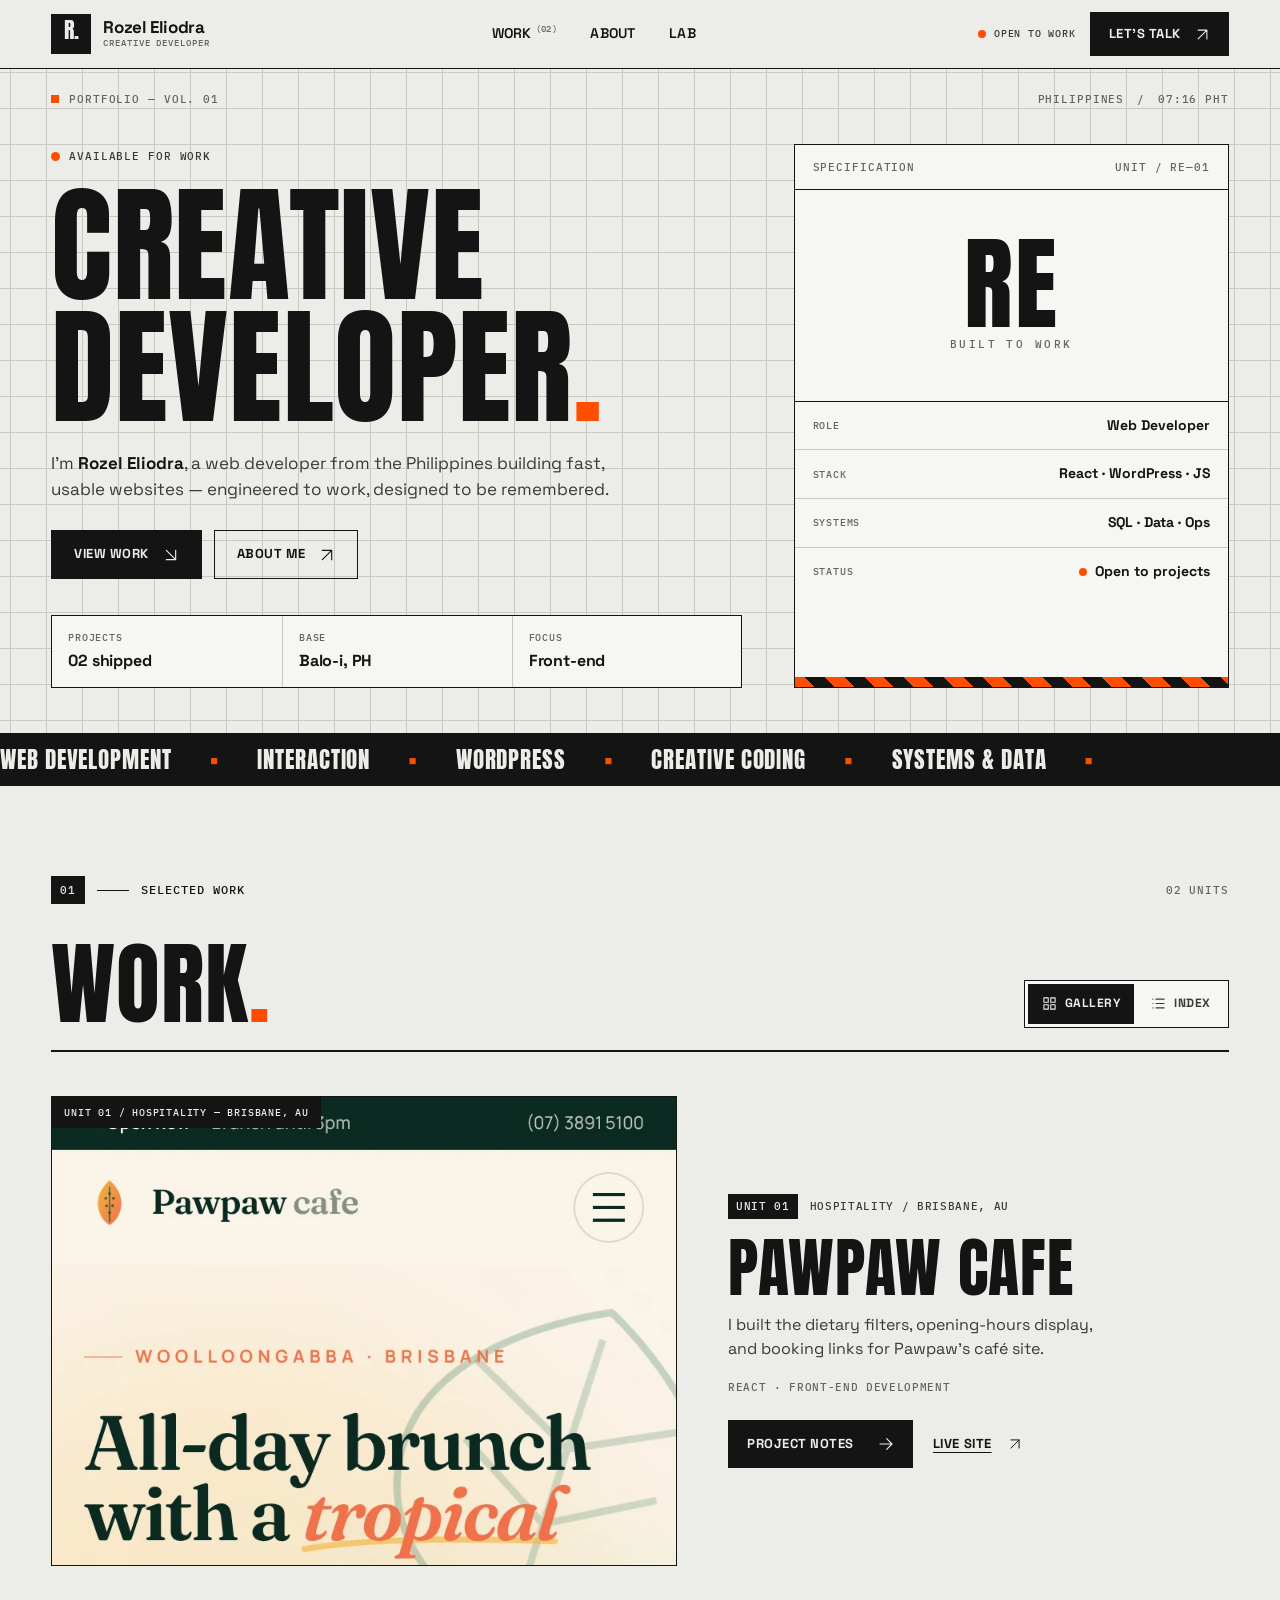
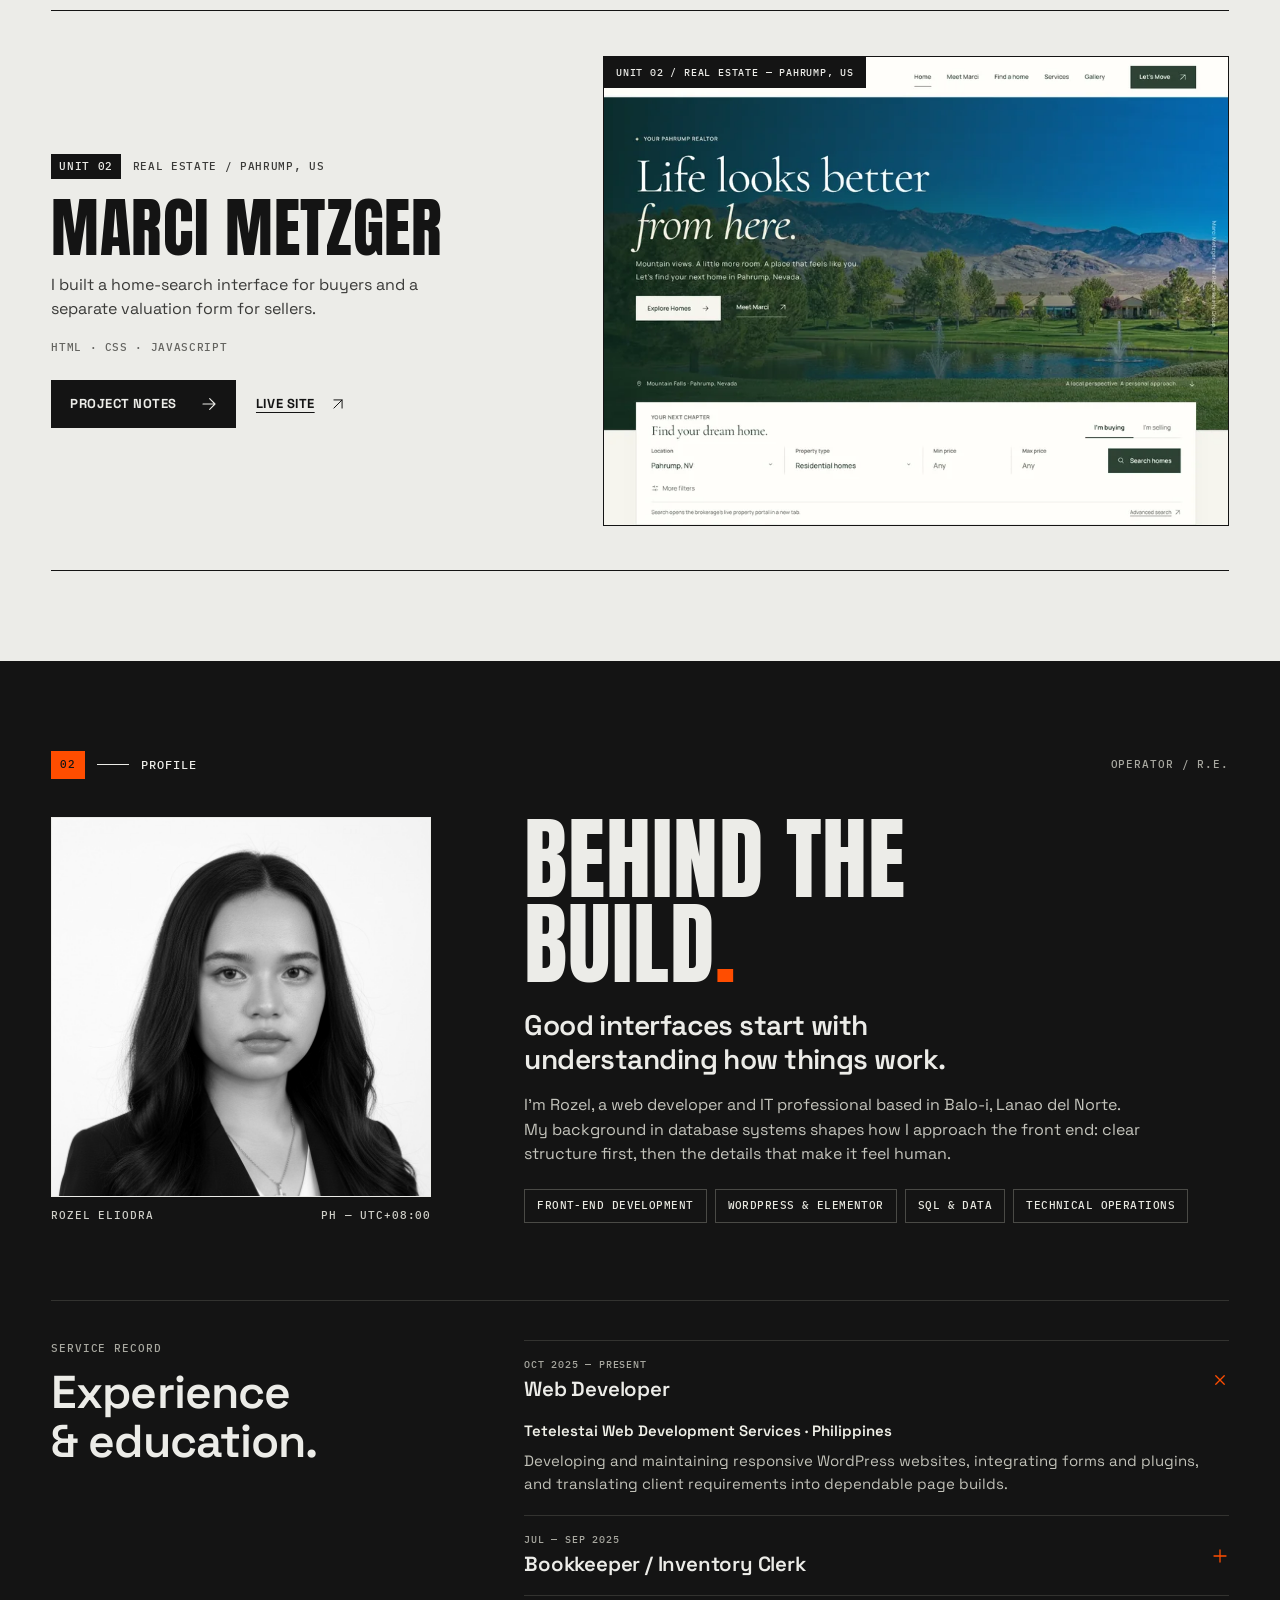
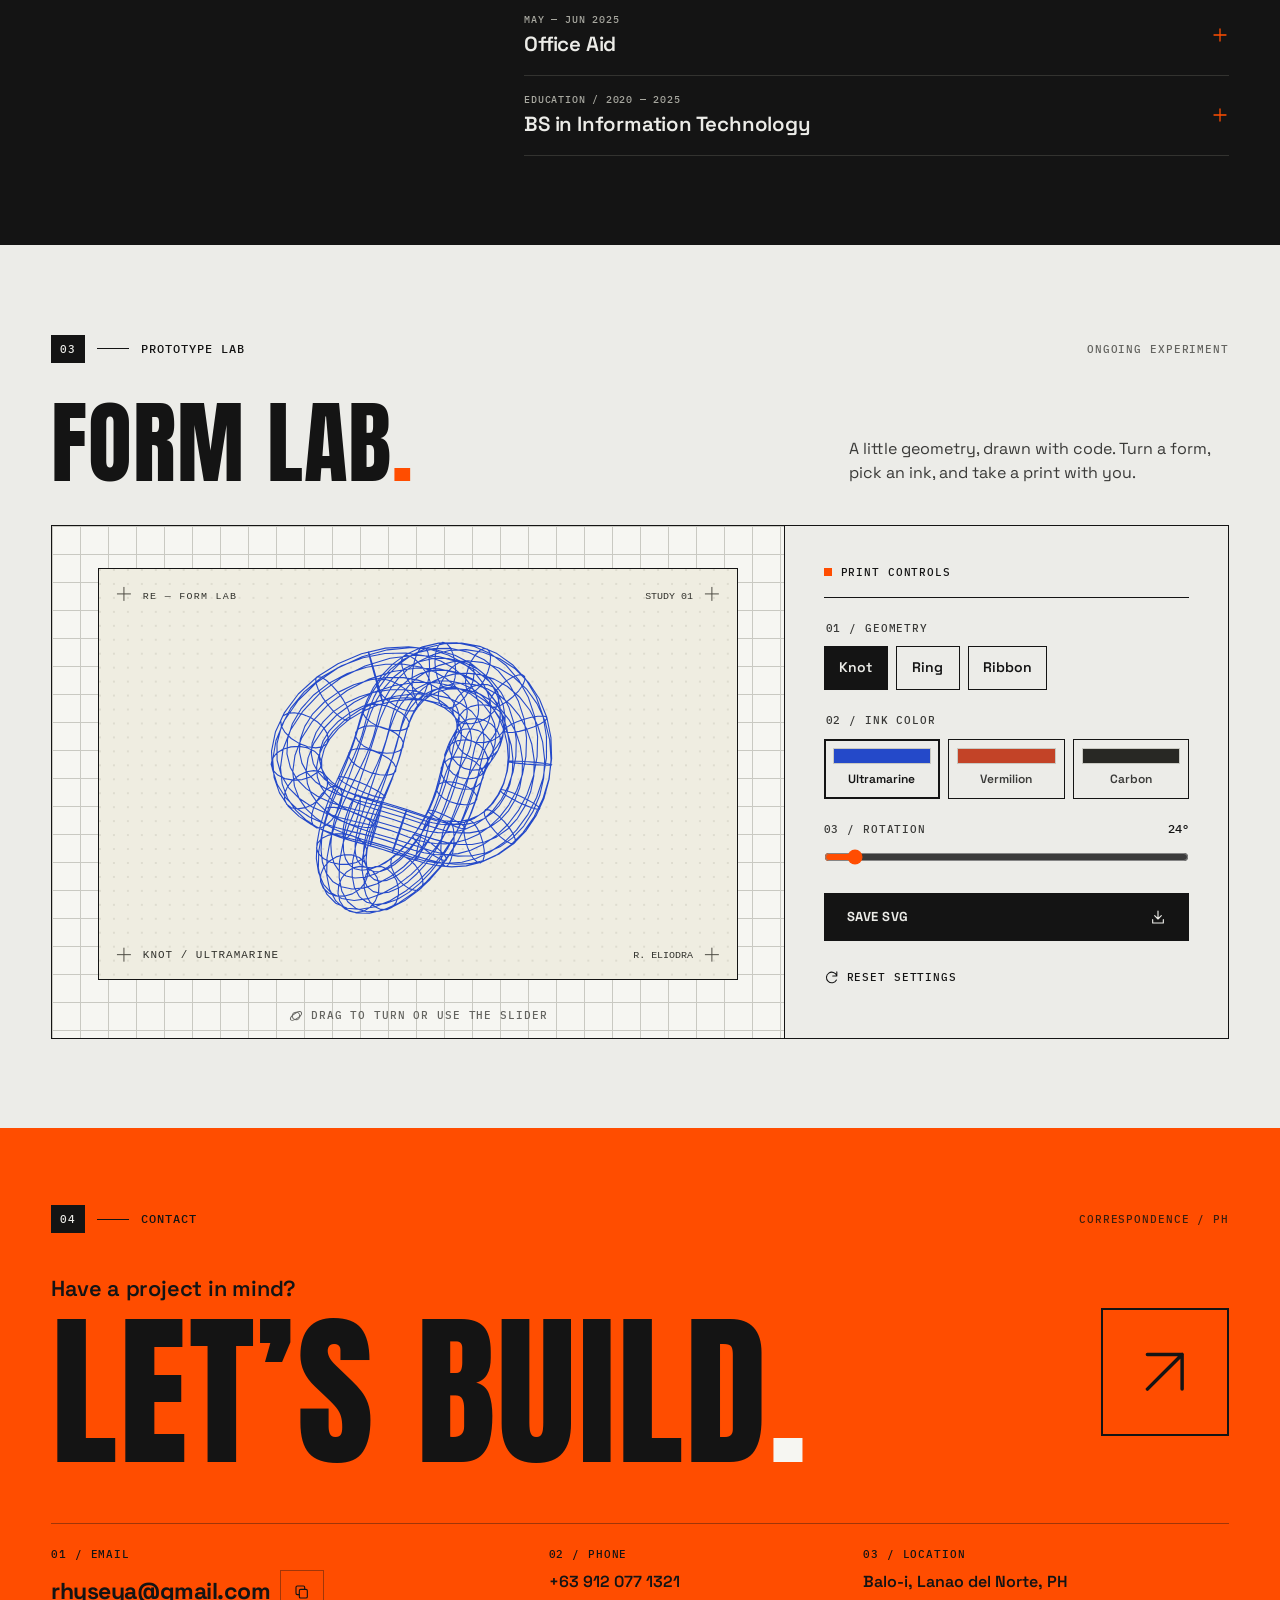
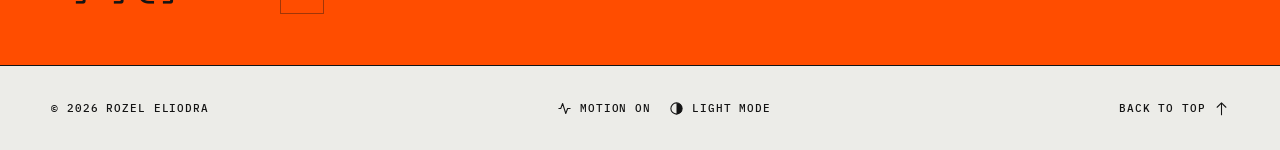
==== commit 8d2cd442: "Redesign portfolio with industrial minimal style Co-authored-by: arena-agent <297053741+arena-agent@" ====
--- a/index.html
+++ b/index.html
@@ -3,7 +3,7 @@
   <head>
     <meta charset="utf-8">
     <meta name="viewport" content="width=device-width,initial-scale=1">
-    <meta name="theme-color" content="#f4f2e9">
+    <meta name="theme-color" content="#ecece8">
     <meta
       name="description"
       content="The independent portfolio of Rozel Eliodra. Web development, interactive experiments, and selected projects from the Philippines.">
@@ -16,7 +16,6 @@
     <title>Rozel Eliodra — Creative Developer</title>
     <link rel="icon" href="assets/favicon.svg" type="image/svg+xml">
     <link rel="preload" as="font" type="font/woff2" href="assets/fonts/anton.woff2" crossorigin>
-    <link rel="preload" as="image" type="image/webp" href="assets/press/hand-study.webp">
     <script>
       try {
         if (localStorage.getItem('portfolio-theme') === 'dark')
@@ -53,29 +52,21 @@
     <a class="skip" href="#main">Skip to content</a>
     <header class="mast" data-header>
       <div class="wrap mast-inner">
-        <a class="signature" href="#home" aria-label="Rozel Eliodra, home"
-          ><svg class="re-mark" viewBox="0 0 55 36" aria-hidden="true">
-            <use href="assets/press/symbols.svg#monogram" /></svg
-          ><span>Rozel Eliodra<span class="sig-period">.</span></span></a
-        >
+        <a class="signature" href="#home" aria-label="Rozel Eliodra, home">
+          <span class="logo-mark" aria-hidden="true">R.</span>
+          <span class="logo-text"><strong>Rozel Eliodra</strong><small>Creative Developer</small></span>
+        </a>
         <nav class="mast-nav" id="main-menu" aria-label="Primary navigation">
           <a href="#work" data-section="work">Work <sup>(02)</sup></a>
           <a href="#about" data-section="about">About</a>
-          <a href="#playground" data-section="playground">Playground</a>
+          <a href="#playground" data-section="playground">Lab</a>
         </nav>
         <div class="mast-actions">
-          <a class="talk-link" href="#contact"
-            >Let’s talk
-            <svg class="icon" aria-hidden="true" focusable="false">
-              <use href="assets/press/symbols.svg#out" /></svg
-          ></a>
-          <button
-            class="menu-toggle enhanced"
-            type="button"
-            aria-expanded="false"
-            aria-controls="main-menu"
-            aria-label="Open navigation"
-          >
+          <span class="mast-status"><span class="status-dot" aria-hidden="true"></span>Open to work</span>
+          <a class="talk-link" href="#contact">Let’s talk
+            <svg class="icon" aria-hidden="true" focusable="false"><use href="assets/press/symbols.svg#out" /></svg>
+          </a>
+          <button class="menu-toggle enhanced" type="button" aria-expanded="false" aria-controls="main-menu" aria-label="Open navigation">
             <span></span><span></span>
           </button>
         </div>
@@ -83,319 +74,145 @@
       <div class="reading-line" aria-hidden="true"></div>
     </header>
     <main id="main">
-      <section class="hero paper" id="home" aria-labelledby="cover-title">
-        <div class="wrap folio-line">
-          <p class="micro"><span class="index-box" aria-hidden="true"></span>Independent portfolio</p>
-          <p class="micro">Vol. 01 <span class="slash">/</span> Edition 2026</p>
-        </div>
-        <div class="wrap cover-grid">
-          <div class="cover-copy">
+      <section class="hero" id="home" aria-labelledby="cover-title">
+        <div class="wrap hero-meta">
+          <p class="micro"><span class="index-box" aria-hidden="true"></span>Portfolio — Vol. 01</p>
+          <p class="micro hero-meta-right">Philippines <span class="slash">/</span> <span data-clock>UTC+08:00</span></p>
+        </div>
+        <div class="wrap hero-grid">
+          <div class="hero-copy">
             <p class="available micro"><span aria-hidden="true"></span>Available for work</p>
-            <h1 class="display cover-title" id="cover-title">
+            <h1 class="display hero-title" id="cover-title">
               <span class="title-line">Creative</span>
-              <span class="title-line">Developer<span class="red-stop">.</span></span>
+              <span class="title-line">Developer<span class="accent-stop">.</span></span>
             </h1>
-            <p class="cover-intro">
-              I’m <strong>Rozel Eliodra</strong>, a web developer from the Philippines building thoughtful
-              websites with a playful point of view.
+            <p class="hero-intro">
+              I’m <strong>Rozel Eliodra</strong>, a web developer from the Philippines building fast,
+              usable websites — engineered to work, designed to be remembered.
             </p>
-            <div class="cover-actions">
-              <a class="solid-link" href="#work"
-                >Explore my work
-                <svg class="icon" aria-hidden="true" focusable="false">
-                  <use href="assets/press/symbols.svg#down-right" /></svg></a
-              ><a class="under-link" href="#about"
-                >About me
-                <svg class="icon" aria-hidden="true" focusable="false">
-                  <use href="assets/press/symbols.svg#out" /></svg
-              ></a>
-            </div>
-          </div>
-          <figure
-            class="print-cover"
-            data-mix="0"
-            aria-label="Hand study: a halftone hand holding a sculpted asterisk"
-          >
-            <div class="art-stage">
-              <span class="register rg-a" aria-hidden="true"></span
-              ><span class="register rg-b" aria-hidden="true"></span>
-              <div class="art-plane" aria-hidden="true">
-                <div class="ink-pop">
-                  <div class="underprint"></div>
-                  <div class="ink-disc"></div>
-                  <div class="hand-float">
-                    <img
-                      class="hand-print"
-                      src="assets/press/hand-study.webp"
-                      width="1016"
-                      height="815"
-                      alt=""
-                      fetchpriority="high"
-                      draggable="false">
-                  </div>
-                </div>
-              </div>
-              <span class="hand-note" aria-hidden="true"
-                >hands on!
-                <svg viewBox="0 0 64 40" fill="none">
-                  <path
-                    d="M2 34c14 3 27-1 28-13 0-7-9-9-11-2-2 13 27 13 40-13m-12 5 13-6 1 13"
-                    stroke="currentColor"
-                    stroke-width="1.7"
-                    stroke-linecap="round"
-                    stroke-linejoin="round"
-                  /></svg
-              ></span>
-            </div>
-            <figcaption class="art-caption">
-              <span class="plate-credit"><b class="micro">Fig. 01</b><span>Hand study</span></span>
-              <span class="art-tools enhanced">
-                <button class="remix" type="button" data-remix>
-                  <span class="ink-pair" aria-hidden="true"></span>Remix ink
-                  <span class="mix-counter" aria-hidden="true">1/3</span>
-                </button>
-                <button
-                  class="plate-motion"
-                  data-motion-toggle
-                  type="button"
-                  aria-label="Cover motion"
-                  title="Pause motion"
-                  aria-pressed="true"
-                >
-                  <svg class="icon" aria-hidden="true" focusable="false">
-                    <use href="assets/press/symbols.svg#pause" />
-                  </svg>
-                </button>
-              </span>
-            </figcaption>
-          </figure>
-        </div>
-        <div class="wrap cover-foot">
-          <a href="#work" class="scroll-link micro"
-            ><span
-              ><svg class="icon" aria-hidden="true" focusable="false">
-                <use href="assets/press/symbols.svg#down" /></svg></span
-            >Scroll to explore</a
-          >
-          <div class="geo micro">
-            <svg class="icon" aria-hidden="true" focusable="false">
-              <use href="assets/press/symbols.svg#globe" />
-            </svg>
-            Philippines <span class="slash">/</span> <span data-clock>UTC+08:00</span>
-          </div>
+            <div class="hero-actions">
+              <a class="solid-link" href="#work">View work
+                <svg class="icon" aria-hidden="true" focusable="false"><use href="assets/press/symbols.svg#down-right" /></svg></a>
+              <a class="outline-link" href="#about">About me
+                <svg class="icon" aria-hidden="true" focusable="false"><use href="assets/press/symbols.svg#out" /></svg></a>
+            </div>
+            <dl class="hero-stats">
+              <div><dt>Projects</dt><dd>02 shipped</dd></div>
+              <div><dt>Base</dt><dd>Balo-i, PH</dd></div>
+              <div><dt>Focus</dt><dd>Front-end</dd></div>
+            </dl>
+          </div>
+          <aside class="spec-panel" aria-label="Specification">
+            <div class="spec-head">
+              <span class="micro">Specification</span>
+              <span class="micro">Unit / RE—01</span>
+            </div>
+            <div class="spec-mark" aria-hidden="true">
+              <span class="spec-big">RE</span>
+              <span class="spec-sub">Built to work</span>
+            </div>
+            <dl class="spec-list">
+              <div><dt>Role</dt><dd>Web Developer</dd></div>
+              <div><dt>Stack</dt><dd>React · WordPress · JS</dd></div>
+              <div><dt>Systems</dt><dd>SQL · Data · Ops</dd></div>
+              <div><dt>Status</dt><dd><span class="status-dot" aria-hidden="true"></span> Open to projects</dd></div>
+            </dl>
+            <div class="hazard" aria-hidden="true"></div>
+          </aside>
         </div>
         <div class="practice-strip" aria-hidden="true">
           <div class="strip-reel">
             <div class="strand">
-              <span>Web development</span
-              ><svg class="icon" aria-hidden="true" focusable="false">
-                <use href="assets/press/symbols.svg#asterisk" /></svg
-              ><span>Interaction</span
-              ><svg class="icon" aria-hidden="true" focusable="false">
-                <use href="assets/press/symbols.svg#asterisk" /></svg
-              ><span>WordPress</span
-              ><svg class="icon" aria-hidden="true" focusable="false">
-                <use href="assets/press/symbols.svg#asterisk" /></svg
-              ><span>Creative coding</span
-              ><svg class="icon" aria-hidden="true" focusable="false">
-                <use href="assets/press/symbols.svg#asterisk" /></svg
-              ><span>Systems &amp; data</span
-              ><svg class="icon" aria-hidden="true" focusable="false">
-                <use href="assets/press/symbols.svg#asterisk" />
-              </svg>
+              <span>Web development</span><span class="sep">■</span>
+              <span>Interaction</span><span class="sep">■</span>
+              <span>WordPress</span><span class="sep">■</span>
+              <span>Creative coding</span><span class="sep">■</span>
+              <span>Systems &amp; data</span><span class="sep">■</span>
             </div>
             <div class="strand">
-              <span>Web development</span
-              ><svg class="icon" aria-hidden="true" focusable="false">
-                <use href="assets/press/symbols.svg#asterisk" /></svg
-              ><span>Interaction</span
-              ><svg class="icon" aria-hidden="true" focusable="false">
-                <use href="assets/press/symbols.svg#asterisk" /></svg
-              ><span>WordPress</span
-              ><svg class="icon" aria-hidden="true" focusable="false">
-                <use href="assets/press/symbols.svg#asterisk" /></svg
-              ><span>Creative coding</span
-              ><svg class="icon" aria-hidden="true" focusable="false">
-                <use href="assets/press/symbols.svg#asterisk" /></svg
-              ><span>Systems &amp; data</span
-              ><svg class="icon" aria-hidden="true" focusable="false">
-                <use href="assets/press/symbols.svg#asterisk" />
-              </svg>
+              <span>Web development</span><span class="sep">■</span>
+              <span>Interaction</span><span class="sep">■</span>
+              <span>WordPress</span><span class="sep">■</span>
+              <span>Creative coding</span><span class="sep">■</span>
+              <span>Systems &amp; data</span><span class="sep">■</span>
             </div>
           </div>
         </div>
       </section>
-      <section class="section work-section paper" id="work" aria-labelledby="work-title">
+
+      <section class="section work-section" id="work" aria-labelledby="work-title">
         <div class="wrap">
           <div class="section-top">
-            <p class="chapter">
-              <span class="chapter-no">(01)</span><span class="chapter-line" aria-hidden="true"></span>Project
-              archive
-            </p>
-            <span class="micro">Two project files</span>
+            <p class="chapter"><span class="chapter-no">01</span><span class="chapter-line" aria-hidden="true"></span>Selected work</p>
+            <span class="micro">02 units</span>
           </div>
           <div class="work-head">
-            <h2 class="display section-title" id="work-title">
-              Selected work<span class="red-stop">.</span>
-            </h2>
+            <h2 class="display section-title" id="work-title">Work<span class="accent-stop">.</span></h2>
             <div class="view-switch enhanced" role="group" aria-label="Project layout">
               <button type="button" aria-controls="project-archive" data-view="gallery" aria-pressed="true">
-                <svg class="icon" aria-hidden="true" focusable="false">
-                  <use href="assets/press/symbols.svg#grid" /></svg
-                >Gallery</button
-              ><button type="button" aria-controls="project-archive" data-view="index" aria-pressed="false">
-                <svg class="icon" aria-hidden="true" focusable="false">
-                  <use href="assets/press/symbols.svg#list" /></svg
-                >Index
-              </button>
+                <svg class="icon" aria-hidden="true" focusable="false"><use href="assets/press/symbols.svg#grid" /></svg>Gallery</button>
+              <button type="button" aria-controls="project-archive" data-view="index" aria-pressed="false">
+                <svg class="icon" aria-hidden="true" focusable="false"><use href="assets/press/symbols.svg#list" /></svg>Index</button>
             </div>
           </div>
           <div class="work-archive" id="project-archive" data-layout="gallery">
-            <article class="work-entry entry-cafe" aria-labelledby="title-pawpaw-cafe">
-              <div class="proof-art proof-cafe" aria-hidden="true">
-                <span class="proof-imprint">Plate 01 / Table study</span
-                ><span class="registration-cross"></span>
-                <div class="brunch-slip">
-                  <img
-                    src="assets/pawpaw-brunch.jpg"
-                    width="500"
-                    height="334"
-                    loading="lazy"
-                    decoding="async"
-                    alt="">
-                  <span>Brunch in Brisbane.</span>
-                </div>
-                <img
-                  class="phone-print"
-                  src="assets/screens/pawpaw-arrival.webp"
-                  width="780"
-                  height="1220"
-                  loading="lazy"
-                  decoding="async"
-                  alt="">
-                <span class="press-colors"><i></i><i></i><i></i></span>
+            <article class="work-entry" aria-labelledby="title-pawpaw-cafe">
+              <div class="proof-art">
+                <span class="proof-imprint">Unit 01 / Hospitality — Brisbane, AU</span>
+                <img src="assets/screens/pawpaw-arrival.webp" width="780" height="1220" loading="lazy" decoding="async" alt="Pawpaw Cafe mobile landing page with opening status and booking actions.">
               </div>
               <div class="entry-info">
-                <p class="entry-meta">
-                  <span class="file-no">File 01</span
-                  ><span>Hospitality <span aria-hidden="true">/</span> Brisbane, AU</span>
-                </p>
+                <p class="entry-meta"><span class="file-no">Unit 01</span><span>Hospitality / Brisbane, AU</span></p>
                 <h3 class="entry-name" id="title-pawpaw-cafe">Pawpaw Cafe</h3>
-                <p class="entry-summary">
-                  I built the dietary filters, opening-hours display, and booking links for Pawpaw’s café
-                  site.
-                </p>
+                <p class="entry-summary">I built the dietary filters, opening-hours display, and booking links for Pawpaw’s café site.</p>
                 <p class="entry-tech">React · Front-end development</p>
                 <div class="entry-actions">
-                  <a class="project-link" href="work/pawpaw-cafe.html"
-                    >Project notes<span class="sr-only">: Pawpaw Cafe</span>
-                    <svg class="icon" aria-hidden="true" focusable="false">
-                      <use href="assets/press/symbols.svg#right" /></svg
-                  ></a>
-                  <a
-                    class="visit-link"
-                    href="https://pawpaw-cafe.vercel.app/"
-                    target="_blank"
-                    rel="noopener noreferrer"
-                    >Live site<span class="sr-only">: Pawpaw Cafe (opens in a new tab)</span>
-                    <svg class="icon" aria-hidden="true" focusable="false">
-                      <use href="assets/press/symbols.svg#out" /></svg
-                  ></a>
+                  <a class="project-link" href="work/pawpaw-cafe.html">Project notes<span class="sr-only">: Pawpaw Cafe</span>
+                    <svg class="icon" aria-hidden="true" focusable="false"><use href="assets/press/symbols.svg#right" /></svg></a>
+                  <a class="visit-link" href="https://pawpaw-cafe.vercel.app/" target="_blank" rel="noopener noreferrer">Live site<span class="sr-only">: Pawpaw Cafe (opens in a new tab)</span>
+                    <svg class="icon" aria-hidden="true" focusable="false"><use href="assets/press/symbols.svg#out" /></svg></a>
                 </div>
               </div>
             </article>
-            <article class="work-entry entry-atlas" aria-labelledby="title-marci-metzger">
-              <div class="proof-art proof-atlas" aria-hidden="true">
-                <span class="proof-imprint">Plate 02 / Field guide</span
-                ><span class="registration-cross"></span>
-                <div class="map-key">
-                  <svg
-                    class="north-arrow"
-                    viewBox="0 0 40 55"
-                    fill="none"
-                    stroke="currentColor"
-                    stroke-linejoin="round"
-                  >
-                    <path d="M20 3 33 40 20 32 7 40 20 3Z" />
-                    <path d="M20 3v29l13 8z" fill="currentColor" />
-                    <path d="M5 47h30m-30-3v6m15-6v6m15-6v6" />
-                  </svg>
-                  <b>NV<span>.</span></b
-                  ><small>Pahrump<br>Nevada</small>
-                </div>
-                <img
-                  class="survey-print"
-                  src="assets/screens/marci-search.webp"
-                  srcset="assets/screens/marci-search-860.webp 860w, assets/screens/marci-search.webp 1440w"
-                  sizes="(max-width: 760px) 70vw, (max-width: 1650px) 45vw, 700px"
-                  width="1440"
-                  height="1069"
-                  loading="lazy"
-                  decoding="async"
-                  alt="">
-                <span class="survey-scale"></span>
+            <article class="work-entry entry-alt" aria-labelledby="title-marci-metzger">
+              <div class="proof-art">
+                <span class="proof-imprint">Unit 02 / Real estate — Pahrump, US</span>
+                <img src="assets/screens/marci-search.webp" srcset="assets/screens/marci-search-860.webp 860w, assets/screens/marci-search.webp 1440w" sizes="(max-width: 760px) 90vw, 700px" width="1440" height="1069" loading="lazy" decoding="async" alt="Marci Metzger home search interface for buyers.">
               </div>
               <div class="entry-info">
-                <p class="entry-meta">
-                  <span class="file-no">File 02</span
-                  ><span>Real estate <span aria-hidden="true">/</span> Pahrump, US</span>
-                </p>
+                <p class="entry-meta"><span class="file-no">Unit 02</span><span>Real estate / Pahrump, US</span></p>
                 <h3 class="entry-name" id="title-marci-metzger">Marci Metzger</h3>
-                <p class="entry-summary">
-                  I built a home-search interface for buyers and a separate valuation form for sellers.
-                </p>
+                <p class="entry-summary">I built a home-search interface for buyers and a separate valuation form for sellers.</p>
                 <p class="entry-tech">HTML · CSS · JavaScript</p>
                 <div class="entry-actions">
-                  <a class="project-link" href="work/marci-metzger.html"
-                    >Project notes<span class="sr-only">: Marci Metzger</span>
-                    <svg class="icon" aria-hidden="true" focusable="false">
-                      <use href="assets/press/symbols.svg#right" /></svg
-                  ></a>
-                  <a
-                    class="visit-link"
-                    href="https://marcimetzger-sandy.vercel.app/"
-                    target="_blank"
-                    rel="noopener noreferrer"
-                    >Live site<span class="sr-only">: Marci Metzger (opens in a new tab)</span>
-                    <svg class="icon" aria-hidden="true" focusable="false">
-                      <use href="assets/press/symbols.svg#out" /></svg
-                  ></a>
+                  <a class="project-link" href="work/marci-metzger.html">Project notes<span class="sr-only">: Marci Metzger</span>
+                    <svg class="icon" aria-hidden="true" focusable="false"><use href="assets/press/symbols.svg#right" /></svg></a>
+                  <a class="visit-link" href="https://marcimetzger-sandy.vercel.app/" target="_blank" rel="noopener noreferrer">Live site<span class="sr-only">: Marci Metzger (opens in a new tab)</span>
+                    <svg class="icon" aria-hidden="true" focusable="false"><use href="assets/press/symbols.svg#out" /></svg></a>
                 </div>
               </div>
             </article>
           </div>
         </div>
       </section>
+
       <section class="section profile" id="about" aria-labelledby="about-title">
         <div class="wrap">
           <div class="section-top">
-            <p class="chapter">
-              <span class="chapter-no">(02)</span><span class="chapter-line" aria-hidden="true"></span>Profile
-            </p>
-            <span class="micro">Field notes / R.E.</span>
+            <p class="chapter"><span class="chapter-no">02</span><span class="chapter-line" aria-hidden="true"></span>Profile</p>
+            <span class="micro">Operator / R.E.</span>
           </div>
           <div class="profile-grid">
             <figure class="profile-photo">
               <div class="photo-print">
-                <img
-                  src="assets/portrait.jpg"
-                  width="768"
-                  height="1258"
-                  loading="lazy"
-                  alt="Portrait of Rozel Eliodra">
-              </div>
-              <figcaption class="micro"><span>Fig. 02 / Rozel Eliodra</span><span>PH</span></figcaption>
+                <img src="assets/portrait.jpg" width="768" height="1258" loading="lazy" alt="Portrait of Rozel Eliodra">
+              </div>
+              <figcaption class="micro"><span>Rozel Eliodra</span><span>PH — UTC+08:00</span></figcaption>
             </figure>
             <div class="profile-text">
-              <h2 class="display section-title" id="about-title">
-                Behind the build<span class="red-stop">.</span>
-              </h2>
+              <h2 class="display section-title" id="about-title">Behind the build<span class="accent-stop">.</span></h2>
               <p class="profile-lead">Good interfaces start with understanding how things work.</p>
-              <p>
-                I’m Rozel, a web developer and IT professional based in Balo-i, Lanao del Norte. My background
-                in database systems shapes how I approach the front end: clear structure first, then the
-                details that make it feel human.
-              </p>
+              <p>I’m Rozel, a web developer and IT professional based in Balo-i, Lanao del Norte. My background in database systems shapes how I approach the front end: clear structure first, then the details that make it feel human.</p>
               <ul class="cap-list" aria-label="Capabilities">
                 <li>Front-end development</li>
                 <li>WordPress &amp; Elementor</li>
@@ -406,100 +223,60 @@
           </div>
           <div class="record-grid" id="experience">
             <div>
-              <p class="micro">The working record</p>
-              <h3 class="record-title">
-                Experience<br>
-                &amp; education.
-              </h3>
+              <p class="micro">Service record</p>
+              <h3 class="record-title">Experience<br>&amp; education.</h3>
             </div>
             <div class="records">
               <details open>
-                <summary>
-                  <span><small>Oct 2025 — Present</small><strong>Web Developer</strong></span
-                  ><svg class="icon" aria-hidden="true" focusable="false">
-                    <use href="assets/press/symbols.svg#plus" />
-                  </svg>
-                </summary>
+                <summary><span><small>Oct 2025 — Present</small><strong>Web Developer</strong></span>
+                  <svg class="icon" aria-hidden="true" focusable="false"><use href="assets/press/symbols.svg#plus" /></svg></summary>
                 <div>
                   <p class="record-org">Tetelestai Web Development Services · Philippines</p>
-                  <p>
-                    Developing and maintaining responsive WordPress websites, integrating forms and plugins,
-                    and translating client requirements into dependable page builds.
-                  </p>
+                  <p>Developing and maintaining responsive WordPress websites, integrating forms and plugins, and translating client requirements into dependable page builds.</p>
                 </div>
               </details>
               <details>
-                <summary>
-                  <span><small>Jul — Sep 2025</small><strong>Bookkeeper / Inventory Clerk</strong></span
-                  ><svg class="icon" aria-hidden="true" focusable="false">
-                    <use href="assets/press/symbols.svg#plus" />
-                  </svg>
-                </summary>
+                <summary><span><small>Jul — Sep 2025</small><strong>Bookkeeper / Inventory Clerk</strong></span>
+                  <svg class="icon" aria-hidden="true" focusable="false"><use href="assets/press/symbols.svg#plus" /></svg></summary>
                 <div>
                   <p class="record-org">SODA Trade Corporation · Palao, Iligan City</p>
-                  <p>
-                    Reconciled accounts and inventory, maintained ledgers, and built weekly Excel reports with
-                    lookups, pivot tables, and validation checks.
-                  </p>
+                  <p>Reconciled accounts and inventory, maintained ledgers, and built weekly Excel reports with lookups, pivot tables, and validation checks.</p>
                 </div>
               </details>
               <details>
-                <summary>
-                  <span><small>May — Jun 2025</small><strong>Office Aid</strong></span
-                  ><svg class="icon" aria-hidden="true" focusable="false">
-                    <use href="assets/press/symbols.svg#plus" />
-                  </svg>
-                </summary>
+                <summary><span><small>May — Jun 2025</small><strong>Office Aid</strong></span>
+                  <svg class="icon" aria-hidden="true" focusable="false"><use href="assets/press/symbols.svg#plus" /></svg></summary>
                 <div>
                   <p class="record-org">Local Government Unit of Balo-i</p>
-                  <p>
-                    Handled records, correspondence, database entry, and inter-department coordination with a
-                    focus on accuracy and audit readiness.
-                  </p>
+                  <p>Handled records, correspondence, database entry, and inter-department coordination with a focus on accuracy and audit readiness.</p>
                 </div>
               </details>
               <details>
-                <summary>
-                  <span
-                    ><small>Education / 2020 — 2025</small><strong>BS in Information Technology</strong></span
-                  ><svg class="icon" aria-hidden="true" focusable="false">
-                    <use href="assets/press/symbols.svg#plus" />
-                  </svg>
-                </summary>
+                <summary><span><small>Education / 2020 — 2025</small><strong>BS in Information Technology</strong></span>
+                  <svg class="icon" aria-hidden="true" focusable="false"><use href="assets/press/symbols.svg#plus" /></svg></summary>
                 <div>
                   <p class="record-org">Mindanao State University at Naawan</p>
-                  <p>
-                    Major in Database Systems. A foundation in organizing information, validating data, and
-                    understanding the systems behind an interface.
-                  </p>
+                  <p>Major in Database Systems. A foundation in organizing information, validating data, and understanding the systems behind an interface.</p>
                 </div>
               </details>
             </div>
           </div>
         </div>
       </section>
-      <section class="section lab-section paper" id="playground" aria-labelledby="lab-title">
+
+      <section class="section lab-section" id="playground" aria-labelledby="lab-title">
         <div class="wrap">
           <div class="section-top">
-            <p class="chapter">
-              <span class="chapter-no">(03)</span
-              ><span class="chapter-line" aria-hidden="true"></span>Playground
-            </p>
-            <span class="micro">An ongoing experiment</span>
+            <p class="chapter"><span class="chapter-no">03</span><span class="chapter-line" aria-hidden="true"></span>Prototype lab</p>
+            <span class="micro">Ongoing experiment</span>
           </div>
           <div class="lab-heading">
-            <h2 class="display section-title" id="lab-title">Form lab<span class="red-stop">.</span></h2>
+            <h2 class="display section-title" id="lab-title">Form lab<span class="accent-stop">.</span></h2>
             <p>A little geometry, drawn with code. Turn a form, pick an ink, and take a print with you.</p>
           </div>
           <div class="lab-console" data-lab>
             <figure class="lab-output">
-              <svg
-                id="proof"
-                xmlns="http://www.w3.org/2000/svg"
-                viewBox="0 0 640 412"
-                role="img"
-                aria-labelledby="proof-title"
-              >
+              <svg id="proof" xmlns="http://www.w3.org/2000/svg" viewBox="0 0 640 412" role="img" aria-labelledby="proof-title">
                 <title id="proof-title">Form study: Knot in ultramarine ink</title>
                 <defs>
                   <pattern id="proof-dots" width="14" height="14" patternUnits="userSpaceOnUse">
@@ -511,110 +288,48 @@
                 <g fill="none" stroke="#4f4d45" stroke-width="1">
                   <path d="M18 25h14m-7-7v14m583-7h14m-7-7v14M18 387h14m-7-7v14m583-7h14m-7-7v14" />
                 </g>
-                <text
-                  x="44"
-                  y="30"
-                  font-family="monospace"
-                  font-size="10"
-                  fill="#31312c"
-                  letter-spacing="1.3"
-                >
-                  RE — FORM LAB
-                </text>
-                <text
-                  data-proof-code
-                  x="596"
-                  y="30"
-                  text-anchor="end"
-                  font-family="monospace"
-                  font-size="10"
-                  fill="#31312c"
-                >
-                  STUDY 01
-                </text>
-                <g
-                  fill="none"
-                  stroke="#2449c9"
-                  stroke-width="1.12"
-                  stroke-linecap="round"
-                  stroke-linejoin="round"
-                >
+                <text x="44" y="30" font-family="monospace" font-size="10" fill="#31312c" letter-spacing="1.3">RE — FORM LAB</text>
+                <text data-proof-code x="596" y="30" text-anchor="end" font-family="monospace" font-size="10" fill="#31312c">STUDY 01</text>
+                <g fill="none" stroke="#2449c9" stroke-width="1.12" stroke-linecap="round" stroke-linejoin="round">
                   <use data-first-frame href="assets/press/knot.svg#mesh" />
                   <path data-mesh="" />
                 </g>
-                <text
-                  data-proof-name
-                  x="44"
-                  y="390"
-                  font-family="monospace"
-                  font-size="11"
-                  letter-spacing="1"
-                  fill="#31312c"
-                >
-                  KNOT / ULTRAMARINE
-                </text>
-                <text x="596" y="390" text-anchor="end" font-family="monospace" font-size="10" fill="#31312c">
-                  R. ELIODRA
-                </text>
+                <text data-proof-name x="44" y="390" font-family="monospace" font-size="11" letter-spacing="1" fill="#31312c">KNOT / ULTRAMARINE</text>
+                <text x="596" y="390" text-anchor="end" font-family="monospace" font-size="10" fill="#31312c">R. ELIODRA</text>
               </svg>
               <figcaption class="micro">
-                <svg class="icon" aria-hidden="true" focusable="false">
-                  <use href="assets/press/symbols.svg#orbit" />
-                </svg>
+                <svg class="icon" aria-hidden="true" focusable="false"><use href="assets/press/symbols.svg#orbit" /></svg>
                 <span class="lab-hint">Generative drawing / plate 01</span>
               </figcaption>
             </figure>
             <div class="lab-controls" hidden>
-              <p class="micro lab-panel-title">
-                <span class="index-box" aria-hidden="true"></span>Print controls
-              </p>
+              <p class="micro lab-panel-title"><span class="index-box" aria-hidden="true"></span>Print controls</p>
               <fieldset>
                 <legend>01 / Geometry</legend>
                 <div class="choice-row">
-                  <label><input type="radio" name="geometry" value="knot" checked><span>Knot</span></label
-                  ><label><input type="radio" name="geometry" value="ring"><span>Ring</span></label
-                  ><label><input type="radio" name="geometry" value="ribbon"><span>Ribbon</span></label>
+                  <label><input type="radio" name="geometry" value="knot" checked><span>Knot</span></label>
+                  <label><input type="radio" name="geometry" value="ring"><span>Ring</span></label>
+                  <label><input type="radio" name="geometry" value="ribbon"><span>Ribbon</span></label>
                 </div>
               </fieldset>
               <fieldset>
                 <legend>02 / Ink color</legend>
                 <div class="ink-row">
-                  <label style="--swatch: #2449c9">
-                    <input type="radio" name="ink" value="#2449c9" data-name="Ultramarine" checked>
-                    <span>Ultramarine</span>
-                  </label>
-                  <label style="--swatch: #c34327">
-                    <input type="radio" name="ink" value="#c34327" data-name="Vermilion">
-                    <span>Vermilion</span>
-                  </label>
-                  <label style="--swatch: #282824">
-                    <input type="radio" name="ink" value="#282824" data-name="Carbon">
-                    <span>Carbon</span>
-                  </label>
+                  <label style="--swatch: #2449c9"><input type="radio" name="ink" value="#2449c9" data-name="Ultramarine" checked><span>Ultramarine</span></label>
+                  <label style="--swatch: #c34327"><input type="radio" name="ink" value="#c34327" data-name="Vermilion"><span>Vermilion</span></label>
+                  <label style="--swatch: #282824"><input type="radio" name="ink" value="#282824" data-name="Carbon"><span>Carbon</span></label>
                 </div>
               </fieldset>
               <div class="angle-control">
-                <label for="angle">03 / Rotation</label><output for="angle" id="angle-value">24°</output
-                ><input id="angle" type="range" min="0" max="360" value="24" step="1">
-              </div>
-              <button type="button" class="solid-link export-print">
-                Save SVG
-                <svg class="icon" aria-hidden="true" focusable="false">
-                  <use href="assets/press/symbols.svg#download" />
-                </svg></button
-              ><button type="button" class="reset-print utility">
-                <svg class="icon" aria-hidden="true" focusable="false">
-                  <use href="assets/press/symbols.svg#remix" />
-                </svg>
-                Reset settings
-              </button>
-            </div>
-            <noscript
-              ><p class="lab-fallback">
-                A wireframe knot, plotted in ultramarine. Enable JavaScript to turn the form and export a
-                print.
-              </p></noscript
-            >
+                <label for="angle">03 / Rotation</label><output for="angle" id="angle-value">24°</output>
+                <input id="angle" type="range" min="0" max="360" value="24" step="1">
+              </div>
+              <button type="button" class="solid-link export-print">Save SVG
+                <svg class="icon" aria-hidden="true" focusable="false"><use href="assets/press/symbols.svg#download" /></svg></button>
+              <button type="button" class="reset-print utility">
+                <svg class="icon" aria-hidden="true" focusable="false"><use href="assets/press/symbols.svg#remix" /></svg>Reset settings</button>
+            </div>
+            <noscript><p class="lab-fallback">A wireframe knot, plotted in ultramarine. Enable JavaScript to turn the form and export a print.</p></noscript>
           </div>
         </div>
       </section>
@@ -622,37 +337,24 @@
     <footer class="contact" id="contact" aria-labelledby="contact-title">
       <div class="wrap contact-inner">
         <div class="section-top">
-          <p class="chapter">
-            <span class="chapter-no">(04)</span><span class="chapter-line" aria-hidden="true"></span>Contact
-          </p>
+          <p class="chapter"><span class="chapter-no">04</span><span class="chapter-line" aria-hidden="true"></span>Contact</p>
           <span class="micro">Correspondence / PH</span>
         </div>
         <div class="contact-head">
           <div>
             <p class="contact-pre">Have a project in mind?</p>
-            <h2 class="display" id="contact-title">Let’s talk<span>.</span></h2>
-          </div>
-          <a class="contact-arrow" href="mailto:rhyseya@gmail.com" aria-label="Email Rozel Eliodra"
-            ><svg class="icon" aria-hidden="true" focusable="false">
-              <use href="assets/press/symbols.svg#out" /></svg
-          ></a>
+            <h2 class="display" id="contact-title">Let’s build<span>.</span></h2>
+          </div>
+          <a class="contact-arrow" href="mailto:rhyseya@gmail.com" aria-label="Email Rozel Eliodra">
+            <svg class="icon" aria-hidden="true" focusable="false"><use href="assets/press/symbols.svg#out" /></svg></a>
         </div>
         <div class="contact-grid">
           <div>
             <p class="micro">01 / Email</p>
             <div class="mail-row">
-              <a class="mail" href="mailto:rhyseya@gmail.com">rhyseya@gmail.com</a
-              ><button
-                class="copy enhanced"
-                type="button"
-                data-copy="rhyseya@gmail.com"
-                aria-label="Copy email address"
-                title="Copy email address"
-              >
-                <svg class="icon" aria-hidden="true" focusable="false">
-                  <use href="assets/press/symbols.svg#copy" />
-                </svg>
-              </button>
+              <a class="mail" href="mailto:rhyseya@gmail.com">rhyseya@gmail.com</a>
+              <button class="copy enhanced" type="button" data-copy="rhyseya@gmail.com" aria-label="Copy email address" title="Copy email address">
+                <svg class="icon" aria-hidden="true" focusable="false"><use href="assets/press/symbols.svg#copy" /></svg></button>
             </div>
           </div>
           <div>
@@ -670,26 +372,12 @@
           <span class="micro">© <span data-year>2026</span> Rozel Eliodra</span>
           <div class="utilities">
             <button class="utility enhanced" data-motion-toggle type="button" aria-pressed="true">
-              <svg class="icon" aria-hidden="true" focusable="false">
-                <use href="assets/press/symbols.svg#motion" />
-              </svg>
-              <span>Motion on</span></button
-            ><button
-              class="utility enhanced"
-              data-theme-toggle
-              type="button"
-              aria-label="Switch to dark theme"
-            >
-              <svg class="icon" aria-hidden="true" focusable="false">
-                <use href="assets/press/symbols.svg#contrast" /></svg
-              ><span>Paper mode</span>
-            </button>
-          </div>
-          <a class="utility up-link" href="#top"
-            >Back to top
-            <svg class="icon" aria-hidden="true" focusable="false">
-              <use href="assets/press/symbols.svg#up" /></svg
-          ></a>
+              <svg class="icon" aria-hidden="true" focusable="false"><use href="assets/press/symbols.svg#motion" /></svg><span>Motion on</span></button>
+            <button class="utility enhanced" data-theme-toggle type="button" aria-label="Switch to dark theme">
+              <svg class="icon" aria-hidden="true" focusable="false"><use href="assets/press/symbols.svg#contrast" /></svg><span>Light mode</span></button>
+          </div>
+          <a class="utility up-link" href="#top">Back to top
+            <svg class="icon" aria-hidden="true" focusable="false"><use href="assets/press/symbols.svg#up" /></svg></a>
         </div>
       </div>
     </footer>
--- a/styles.css
+++ b/styles.css
@@ -16,55 +16,43 @@
   font-weight: 500;
   font-display: swap;
 }
-@font-face {
-  font-family: Kalam;
-  src: url('assets/fonts/kalam.woff2') format('woff2');
-  font-weight: 400;
-  font-display: swap;
-}
-
-/* Paper, printing inks and the page grid */
+
+/* Industrial minimal — concrete, steel, safety orange. Sharp corners, hard rules, mono labels. */
 :root {
   color-scheme: light;
-  --paper: #f4f2e9;
-  --ink: #1d1e1b;
-  --soft: #4b4c45;
-  --muted: #62635b;
-  --rule: #bfbeaf;
-  --light-rule: #d6d4c7;
-  --tint: #e8e7dc;
-  --signal: #ee4a2b;
-  --blue: #254ad6;
-  --focus: #214cc5;
+  --paper: #ecece8;
+  --paper-2: #f6f6f2;
+  --ink: #141414;
+  --soft: #3a3a38;
+  --muted: #646460;
+  --line: #c9c9c2;
+  --rule: #141414;
+  --tint: #e2e2dc;
+  --accent: #ff4d00;
+  --accent-ink: #141414;
+  --focus: #c73800;
   --sans: 'Space Grotesk', Arial, sans-serif;
   --display: Anton, Impact, 'Arial Narrow', sans-serif;
   --mono: 'Plex Mono', 'Courier New', monospace;
-  --hand: Kalam, cursive;
-  --gutter: clamp(22px, 4vw, 78px);
-  --page: min(1512px, calc(100% - 2 * var(--gutter)));
-  --head: 74px;
+  --gutter: clamp(20px, 4vw, 64px);
+  --page: min(1440px, calc(100% - 2 * var(--gutter)));
+  --head: 68px;
 }
 html[data-theme='dark'] {
   color-scheme: dark;
-  --paper: #232420;
-  --ink: #f5f2e9;
-  --soft: #d8d6cc;
-  --muted: #c3c2b9;
-  --rule: #606158;
-  --light-rule: #41433b;
-  --tint: #30322b;
-  --signal: #ff6748;
-  --focus: #bac8ff;
-}
-*,
-*::before,
-*::after {
-  box-sizing: border-box;
-}
-html {
-  scroll-behavior: smooth;
-  scroll-padding-top: calc(var(--head) + 1px);
-}
+  --paper: #141414;
+  --paper-2: #1c1c1a;
+  --ink: #ecece8;
+  --soft: #cfcfc8;
+  --muted: #9a9a92;
+  --line: #333330;
+  --rule: #ecece8;
+  --tint: #1e1e1c;
+  --accent: #ff5c1a;
+  --focus: #ff5c1a;
+}
+*, *::before, *::after { box-sizing: border-box; }
+html { scroll-behavior: smooth; scroll-padding-top: calc(var(--head) + 1px); }
 body {
   margin: 0;
   background: var(--paper);
@@ -73,2220 +61,345 @@
   -webkit-font-smoothing: antialiased;
   text-rendering: optimizeLegibility;
 }
-body::after {
-  content: '';
-  position: fixed;
-  inset: 0;
-  pointer-events: none;
-  background: url('assets/press/grain.png') repeat;
-  opacity: 0.041;
-  mix-blend-mode: multiply;
-  z-index: 80;
-}
-html[data-theme='dark'] body::after {
-  mix-blend-mode: screen;
-  opacity: 0.024;
-}
-body.menu-open {
-  overflow: hidden;
-}
-::selection {
-  background: #f27958;
-  color: #191b17;
-}
-:focus-visible {
-  outline: 2px solid var(--focus);
-  outline-offset: 5px;
-}
-h1,
-h2,
-h3,
-p,
-figure,
-ol,
-ul,
-dl,
-dd,
-fieldset {
-  margin: 0;
-}
-img,
-svg {
-  display: block;
-}
-img {
-  max-width: 100%;
-}
-a {
-  color: inherit;
-  text-decoration: none;
-}
-button,
-input {
-  font: inherit;
-  color: inherit;
-}
-button {
-  cursor: pointer;
-}
-button,
-a,
-summary {
-  -webkit-tap-highlight-color: transparent;
-}
-button {
-  border: 0;
-  background: none;
-  padding: 0;
-}
-button:disabled {
-  cursor: default;
-}
-[hidden],
-html:not(.js) .enhanced {
-  display: none !important;
-}
-.wrap {
-  width: var(--page);
-  margin-inline: auto;
-}
-.icon {
-  width: 19px;
-  height: 19px;
-  flex: none;
-  fill: none;
-  stroke: currentColor;
-  stroke-width: 1.65;
-  stroke-linecap: round;
-  stroke-linejoin: round;
-}
-.display {
-  font-family: var(--display);
-  font-weight: 400;
+body.menu-open { overflow: hidden; }
+::selection { background: var(--accent); color: #141414; }
+:focus-visible { outline: 2px solid var(--focus); outline-offset: 3px; }
+h1, h2, h3, p, figure, ol, ul, dl, dd, fieldset { margin: 0; }
+img, svg { display: block; }
+img { max-width: 100%; }
+a { color: inherit; text-decoration: none; }
+button, input { font: inherit; color: inherit; }
+button { cursor: pointer; border: 0; background: none; padding: 0; -webkit-tap-highlight-color: transparent; }
+button:disabled { cursor: default; }
+a, summary { -webkit-tap-highlight-color: transparent; }
+[hidden], html:not(.js) .enhanced { display: none !important; }
+.wrap { width: var(--page); margin-inline: auto; }
+.icon { width: 19px; height: 19px; flex: none; fill: none; stroke: currentColor; stroke-width: 1.7; stroke-linecap: round; stroke-linejoin: round; }
+.display { font-family: var(--display); font-weight: 400; text-transform: uppercase; line-height: 0.95; letter-spacing: 0.01em; }
+.micro, .chapter, .utility, .records small, .case-spec dt, .lab-controls legend, .angle-control label {
+  font: 500 11px/1.5 var(--mono);
+  letter-spacing: 0.08em;
   text-transform: uppercase;
-  line-height: 0.99;
-  letter-spacing: -0.028em;
-}
-.micro,
-.chapter,
-.utility,
-.records small,
-.case-spec dt,
-.lab-controls legend,
-.angle-control label {
-  font: 500 10.5px/1.5 var(--mono);
-  letter-spacing: 0.065em;
-  text-transform: uppercase;
-}
-.sr-only {
-  position: absolute;
-  width: 1px;
-  height: 1px;
-  padding: 0;
-  margin: -1px;
-  overflow: hidden;
-  clip-path: inset(50%);
-  white-space: nowrap;
-  border: 0;
-}
-.skip {
-  position: fixed;
-  z-index: 100;
-  left: 16px;
-  top: -90px;
-  padding: 10px 18px;
-  background: var(--ink);
-  color: var(--paper);
-}
-.skip:focus {
-  top: 8px;
-}
-.red-stop {
-  color: var(--signal);
-}
-.slash {
-  padding-inline: 5px;
-  color: var(--muted);
-}
-.index-box {
-  display: inline-block;
-  width: 8px;
-  height: 8px;
-  background: var(--ink);
-}
-
-/* Masthead */
-.mast {
-  position: fixed;
-  inset: 0 0 auto;
-  z-index: 60;
-  color: var(--ink);
-  background: var(--paper);
-  border-bottom: 1px solid var(--rule);
-}
-.mast-inner {
-  height: var(--head);
-  position: relative;
-  display: flex;
-  align-items: center;
-  justify-content: space-between;
-  gap: 20px;
-}
-.signature {
-  display: inline-flex;
-  align-items: center;
-  gap: 11px;
-  line-height: 1;
-  white-space: nowrap;
-}
-.re-mark {
-  width: 47px;
-  height: 32px;
-  flex: none;
-}
-.signature > span {
-  font-size: 22px;
-  font-weight: 680;
-  letter-spacing: -0.06em;
-}
-.sig-period {
-  color: var(--signal);
-}
-.mast-nav {
-  display: flex;
-  align-items: center;
-  gap: clamp(23px, 2.8vw, 46px);
-  position: absolute;
-  left: 52%;
-  transform: translateX(-50%);
-}
-.mast-nav a {
-  position: relative;
-  padding: 9px 0;
-  font-size: 14px;
-  letter-spacing: -0.02em;
-  font-weight: 550;
-}
-.mast-nav sup {
-  font: 500 9px var(--mono);
-  vertical-align: super;
-  position: relative;
-  top: -1px;
-}
-.mast-nav a::after {
-  content: '';
-  height: 2px;
-  background: var(--signal);
-  position: absolute;
-  bottom: 4px;
-  left: 0;
-  right: 0;
-  transform: scaleX(0);
-  transform-origin: left;
-  transition: transform 0.18s;
-}
-.mast-nav a:hover::after,
-.mast-nav a[aria-current]::after {
-  transform: scaleX(1);
-}
-.mast-actions {
-  display: flex;
-  align-items: center;
-  gap: 12px;
-}
-.talk-link,
-.solid-link {
-  display: inline-flex;
-  align-items: center;
-  justify-content: center;
-  gap: 20px;
-  border: 1px solid var(--ink);
-  font-weight: 600;
-  letter-spacing: -0.028em;
-  transition:
-    background 0.18s,
-    color 0.18s,
-    transform 0.18s;
-}
-.talk-link {
-  white-space: nowrap;
-  padding: 8px 16px;
-  min-height: 37px;
-  border-radius: 99px;
-  font-size: 14px;
-}
-.talk-link .icon {
-  width: 15px;
-  height: 15px;
-}
-.talk-link:hover {
-  background: var(--ink);
-  color: var(--paper);
-}
-.menu-toggle {
-  display: none;
-}
-.reading-line {
-  position: absolute;
-  bottom: -1px;
-  left: 0;
-  height: 2px;
-  width: 100%;
-  background: var(--signal);
-  transform: scaleX(var(--read, 0));
-  transform-origin: left;
-  pointer-events: none;
-}
-
-/* The cover is a full viewport page, including its running head and foot. */
+}
+.sr-only { position: absolute; width: 1px; height: 1px; padding: 0; margin: -1px; overflow: hidden; clip-path: inset(50%); white-space: nowrap; border: 0; }
+.skip { position: fixed; z-index: 100; left: 16px; top: -90px; padding: 12px 18px; background: var(--ink); color: var(--paper); font-weight: 600; }
+.skip:focus { top: 8px; }
+.accent-stop, .red-stop { color: var(--accent); }
+.slash { padding-inline: 5px; color: var(--muted); }
+.index-box { display: inline-block; width: 8px; height: 8px; background: var(--accent); flex: none; }
+.status-dot { display: inline-block; width: 8px; height: 8px; border-radius: 50%; background: var(--accent); flex: none; }
+.hazard { height: 10px; background: repeating-linear-gradient(45deg, var(--accent) 0 14px, var(--ink) 14px 28px); }
+
+/* Masthead — equipment label bar */
+.mast { position: fixed; inset: 0 0 auto; z-index: 60; background: var(--paper); border-bottom: 1px solid var(--rule); }
+.mast-inner { height: var(--head); display: flex; align-items: center; justify-content: space-between; gap: 20px; }
+.signature { display: inline-flex; align-items: center; gap: 12px; min-height: 44px; }
+.logo-mark { display: grid; place-items: center; width: 40px; height: 40px; background: var(--ink); color: var(--paper); font: 400 22px/1 var(--display); flex: none; }
+.logo-mark::after { content: ''; }
+.logo-text { display: grid; line-height: 1.1; }
+.logo-text strong { font-size: 17px; font-weight: 700; letter-spacing: -0.02em; }
+.logo-text small { font: 500 9px/1.4 var(--mono); letter-spacing: 0.1em; text-transform: uppercase; color: var(--muted); }
+.mast-nav { display: flex; align-items: center; gap: clamp(20px, 2.6vw, 40px); }
+.mast-nav a { position: relative; padding: 10px 0; font-size: 14px; font-weight: 600; letter-spacing: 0.02em; text-transform: uppercase; }
+.mast-nav sup { font: 500 9px var(--mono); color: var(--muted); }
+.mast-nav a::after { content: ''; height: 3px; background: var(--accent); position: absolute; bottom: 4px; left: 0; right: 0; transform: scaleX(0); transform-origin: left; transition: transform 0.18s; }
+.mast-nav a:hover::after, .mast-nav a[aria-current]::after { transform: scaleX(1); }
+.mast-actions { display: flex; align-items: center; gap: 14px; }
+.mast-status { display: inline-flex; align-items: center; gap: 8px; font: 500 10px/1.4 var(--mono); letter-spacing: 0.08em; text-transform: uppercase; color: var(--soft); white-space: nowrap; }
+.talk-link, .solid-link {
+  display: inline-flex; align-items: center; justify-content: center; gap: 14px;
+  border: 1px solid var(--ink); font-weight: 700; letter-spacing: 0.04em; text-transform: uppercase;
+  transition: background 0.18s, color 0.18s, border-color 0.18s;
+}
+.talk-link { white-space: nowrap; padding: 10px 18px; min-height: 44px; font-size: 13px; background: var(--ink); color: var(--paper); }
+.talk-link .icon { width: 15px; height: 15px; }
+.talk-link:hover { background: var(--accent); border-color: var(--accent); color: var(--accent-ink); }
+.talk-link[aria-current] { background: var(--accent); border-color: var(--accent); color: var(--accent-ink); }
+.menu-toggle { display: none; }
+.reading-line { position: absolute; bottom: -1px; left: 0; height: 3px; width: 100%; background: var(--accent); transform: scaleX(var(--read, 0)); transform-origin: left; pointer-events: none; }
+
+/* Hero — blueprint grid, oversized type, spec panel */
 .hero {
   position: relative;
-  isolation: isolate;
-  display: grid;
-  grid-template-rows: auto 1fr auto auto;
-  min-height: 100vh;
-  min-height: 100dvh;
   padding-top: calc(var(--head) + 1px);
-  overflow: clip;
-}
-.folio-line {
-  display: flex;
-  align-items: center;
-  justify-content: space-between;
-  gap: 16px;
-  padding-top: clamp(18px, 2.8vh, 33px);
-  color: var(--muted);
-}
-.folio-line p:first-child {
-  display: flex;
-  align-items: center;
-  gap: 9px;
-}
-.folio-line .index-box {
-  width: 16px;
-  height: 10px;
-  background: repeating-linear-gradient(
-    90deg,
-    var(--ink) 0 2px,
-    transparent 2px 3px,
-    var(--ink) 3px 4px,
-    transparent 4px 6px
-  );
-}
-.cover-grid {
-  display: grid;
-  grid-template-columns: minmax(0, 1.04fr) minmax(0, 1fr);
-  align-items: center;
-  align-content: center;
-  gap: clamp(10px, 2.4vw, 36px);
-  padding-block: clamp(22px, 4vh, 54px) clamp(22px, 3.7vh, 46px);
-}
-.cover-copy {
-  z-index: 2;
-}
-.available {
-  display: inline-flex;
-  align-items: center;
-  gap: 8px;
-  font-size: 10px;
-  letter-spacing: 0.105em;
-  color: var(--soft);
-  margin-bottom: 19px;
-}
-.available > span {
-  width: 7px;
-  height: 7px;
-  background: var(--signal);
-  border-radius: 50%;
-}
-.cover-title {
-  font-size: clamp(78px, 10.85vw, 180px);
-  line-height: 0.97;
-  letter-spacing: -0.038em;
-  margin-left: -0.025em;
-}
-.title-line {
-  display: block;
-  width: max-content;
-  max-width: 100%;
-}
-.cover-intro {
-  max-width: 465px;
-  margin-top: 23px;
-  font-size: clamp(16px, 1.21vw, 19px);
-  line-height: 1.48;
-  letter-spacing: -0.023em;
-  color: var(--soft);
-}
-.cover-intro strong {
-  font-weight: 650;
-  color: var(--ink);
-}
-.cover-actions {
-  display: flex;
-  align-items: center;
-  flex-wrap: wrap;
-  gap: clamp(20px, 2.4vw, 38px);
-  margin-top: 25px;
-}
-.solid-link {
-  min-height: 46px;
-  padding: 11px 18px;
-  border-radius: 3px;
-  background: var(--ink);
-  color: var(--paper);
-  font-size: 14px;
-}
-.solid-link .icon {
-  width: 16px;
-  height: 16px;
-}
-.solid-link:hover {
-  transform: translateY(-2px);
-  background: var(--signal);
-  color: #191a16;
-  border-color: var(--signal);
-}
-.under-link {
-  position: relative;
-  display: inline-flex;
-  align-items: center;
-  gap: 12px;
-  font-weight: 550;
-  font-size: 14px;
-  letter-spacing: -0.025em;
-  padding-block: 5px 3px;
-  border-bottom: 1px solid var(--ink);
-}
-.under-link:hover {
-  border-color: var(--signal);
-}
-.under-link .icon {
-  width: 13px;
-  height: 13px;
-}
-
-/* Three inks, a hand cutout, and a misregistered halftone underprint. */
-.print-cover {
-  --plate: #294de3;
-  --star: #ef4929;
-  container-type: inline-size;
-  --hue: 0deg;
-  --disc-radius: 50%;
-  position: relative;
-  min-width: 0;
-  align-self: center;
-}
-.print-cover[data-mix='1'] {
-  --plate: #f69c66;
-  --star: #135bc2;
-  --hue: 200deg;
-  --disc-radius: 11% 13% 12% 9%;
-}
-.print-cover[data-mix='2'] {
-  --plate: #c4abd9;
-  --star: #81901b;
-  --hue: 80deg;
-  --disc-radius: 48% 8% 45% 10%;
-}
-.art-stage {
-  position: relative;
-  aspect-ratio: 1.29;
-  isolation: isolate;
-  perspective: 1180px;
-  user-select: none;
-}
-.art-plane,
-.ink-pop {
-  position: absolute;
-  inset: 0;
-  transform-style: preserve-3d;
-}
-.art-plane {
-  transform: rotateX(var(--rx, 0deg)) rotateY(var(--ry, 0deg));
-  transition: transform 0.4s cubic-bezier(0.16, 0.72, 0.25, 1);
-}
-.ink-disc,
-.underprint {
-  position: absolute;
-  height: 84%;
-  aspect-ratio: 1;
-  left: 23%;
-  top: 8%;
-  border-radius: var(--disc-radius);
-  transform: rotate(-10deg) translateZ(-20px);
-}
-.ink-disc {
-  background-color: var(--plate);
-  isolation: isolate;
-  overflow: hidden;
-}
-.ink-disc::after {
-  content: '';
-  position: absolute;
-  inset: 0;
-  background: url('assets/press/grain.png');
-  opacity: 0.2;
-  mix-blend-mode: soft-light;
-}
-.underprint {
-  left: 20%;
-  top: 11%;
-  background: radial-gradient(circle, var(--ink) 1.1px, transparent 1.35px) 0 0/4.5px 4.5px;
-  transform: rotate(-10deg) translateZ(-31px);
-}
-.hand-float {
-  position: absolute;
-  inset: 2% 0 0 0;
-  transform-style: preserve-3d;
-}
-.hand-print {
-  width: 100%;
-  height: 100%;
-  object-fit: contain;
-  transform: translateZ(32px) rotate(-6deg);
-  filter: hue-rotate(var(--hue));
-  pointer-events: none;
-}
-.hand-note {
-  position: absolute;
-  left: 7%;
-  bottom: 9%;
-  display: inline-flex;
-  align-items: center;
-  gap: 5px;
-  transform: rotate(-9deg);
-  font: 400 clamp(19px, 1.73vw, 28px) / 1 var(--hand);
-  color: var(--ink);
-  pointer-events: none;
-}
-.hand-note svg {
-  width: 44px;
-  height: 31px;
-  transform: translateY(-9px);
-}
-.register {
-  position: absolute;
-  width: 14px;
-  height: 14px;
-  z-index: 2;
-  color: var(--muted);
-}
-.register::before,
-.register::after {
-  content: '';
-  position: absolute;
-  top: 6px;
-  left: 0;
-  width: 100%;
-  height: 1px;
-  background: currentColor;
-}
-.register::after {
-  transform: rotate(90deg);
-}
-.rg-a {
-  top: 1%;
-  right: 5%;
-}
-.rg-b {
-  bottom: 4%;
-  left: 2%;
-}
-.art-caption {
-  position: relative;
-  z-index: 3;
-  display: flex;
-  flex-wrap: wrap;
-  justify-content: space-between;
-  align-items: center;
-  gap: 6px 12px;
-  margin: 12px 1% 0 4%;
-  padding-top: 9px;
-  border-top: 1px solid var(--rule);
-}
-.plate-credit {
-  display: grid;
-  line-height: 1.2;
-}
-.plate-credit b {
-  font-size: 11px;
-  font-weight: 500;
-  color: var(--muted);
-}
-.plate-credit > span {
-  font-weight: 550;
-  font-size: 16px;
-  letter-spacing: -0.035em;
-}
-.remix {
-  min-height: 44px;
-  display: inline-flex;
-  align-items: center;
-  gap: 8px;
-  font-weight: 550;
-  font-size: 13px;
-  letter-spacing: -0.025em;
-  color: var(--ink);
-  padding: 5px 10px;
-  border: 1px solid var(--rule);
-  border-radius: 3px;
-  background: var(--paper);
-}
-.remix:hover {
-  border-color: var(--ink);
-}
-.ink-pair {
-  display: inline-flex;
-  isolation: isolate;
-  align-items: center;
-}
-.ink-pair::before,
-.ink-pair::after {
-  content: '';
-  width: 13px;
-  height: 13px;
-  border-radius: 50%;
-  background: var(--plate);
-}
-.ink-pair::after {
-  background: var(--star);
-  margin-left: -4px;
-  box-shadow: 0 0 0 1px var(--paper);
-}
-.mix-counter {
-  padding-left: 7px;
-  border-left: 1px solid var(--rule);
-  color: var(--muted);
-  font: 500 11px/1.4 var(--mono);
-}
-.cover-foot {
-  display: flex;
-  align-items: center;
-  justify-content: space-between;
-  gap: 16px;
-  padding-block: 14px clamp(16px, 2.4vh, 30px);
-}
-.scroll-link,
-.geo {
-  display: flex;
-  align-items: center;
-  gap: 10px;
-}
-.scroll-link {
-  font-size: 10px;
-}
-.scroll-link > span {
-  display: grid;
-  place-items: center;
-  border: 1px solid var(--rule);
-  border-radius: 50%;
-  width: 29px;
-  height: 29px;
-}
-.scroll-link .icon {
-  width: 14px;
-  height: 14px;
-}
-.scroll-link:hover > span {
-  background: var(--ink);
-  color: var(--paper);
-  border-color: var(--ink);
-}
-.geo {
-  font-size: 10px;
-  color: var(--muted);
-}
-.geo .icon {
-  width: 15px;
-  height: 15px;
-}
-.geo .slash {
-  padding: 0;
-}
-.geo [data-clock] {
-  font-variant-numeric: tabular-nums;
-}
-.practice-strip {
-  overflow: hidden;
-  background: #1a1b18;
-  color: #efeee5;
-  border-block: 1px solid #1a1b18;
-  padding-block: 13px 14px;
-}
-.strip-reel {
-  display: flex;
-  width: max-content;
-}
-.strand {
-  display: flex;
-  align-items: center;
-  justify-content: space-around;
-  flex: none;
-  min-width: 100vw;
-  gap: clamp(20px, 2.8vw, 48px);
-  padding-right: clamp(20px, 2.8vw, 48px);
-  font: 400 clamp(19px, 1.75vw, 30px) / 1 var(--display);
-  letter-spacing: 0.014em;
-  text-transform: uppercase;
-  white-space: nowrap;
-}
-.strand .icon {
-  color: #f46542;
-  width: 17px;
-  height: 17px;
-}
-html[data-motion='on'] .strip-reel {
-  animation: ink-run 43s linear infinite;
-  animation-play-state: var(--ticker-play, paused);
-}
-@keyframes ink-run {
-  to {
-    transform: translateX(-50%);
+  background-image:
+    linear-gradient(var(--line) 1px, transparent 1px),
+    linear-gradient(90deg, var(--line) 1px, transparent 1px);
+  background-size: 36px 36px;
+  background-position: center top;
+  border-bottom: 1px solid var(--rule);
+}
+.hero-meta { display: flex; align-items: center; justify-content: space-between; gap: 16px; padding-top: 22px; color: var(--muted); }
+.hero-meta p:first-child { display: flex; align-items: center; gap: 10px; }
+.hero-grid { display: grid; grid-template-columns: minmax(0, 1.35fr) minmax(300px, 0.85fr); gap: clamp(28px, 4vw, 64px); align-items: stretch; padding-block: clamp(28px, 4vh, 56px) clamp(32px, 5vh, 64px); }
+.available { display: inline-flex; align-items: center; gap: 9px; color: var(--soft); margin-bottom: 20px; }
+.available > span { width: 9px; height: 9px; border-radius: 50%; background: var(--accent); }
+.hero-title { font-size: clamp(72px, 10vw, 168px); letter-spacing: 0.005em; }
+.title-line { display: block; }
+.hero-intro { max-width: 52ch; margin-top: 24px; font-size: clamp(17px, 1.3vw, 20px); line-height: 1.5; color: var(--soft); }
+.hero-intro strong { color: var(--ink); font-weight: 700; }
+.hero-actions { display: flex; flex-wrap: wrap; gap: 12px; margin-top: 28px; }
+.solid-link { min-height: 48px; padding: 13px 22px; background: var(--ink); color: var(--paper); font-size: 13px; }
+.solid-link .icon { width: 16px; height: 16px; }
+.solid-link:hover { background: var(--accent); border-color: var(--accent); color: var(--accent-ink); }
+.outline-link { display: inline-flex; align-items: center; justify-content: center; gap: 14px; min-height: 48px; padding: 13px 22px; border: 1px solid var(--ink); font-weight: 700; font-size: 13px; letter-spacing: 0.04em; text-transform: uppercase; transition: background 0.18s, color 0.18s; }
+.outline-link .icon { width: 16px; height: 16px; }
+.outline-link:hover { background: var(--ink); color: var(--paper); }
+.hero-stats { display: grid; grid-template-columns: repeat(3, 1fr); margin-top: 36px; border: 1px solid var(--rule); background: var(--paper-2); }
+.hero-stats > div { padding: 14px 16px; }
+.hero-stats > div + div { border-left: 1px solid var(--line); }
+.hero-stats dt { font: 500 10px/1.5 var(--mono); letter-spacing: 0.08em; text-transform: uppercase; color: var(--muted); margin-bottom: 4px; }
+.hero-stats dd { font-weight: 700; font-size: 16px; letter-spacing: -0.01em; }
+.spec-panel { display: flex; flex-direction: column; border: 1px solid var(--rule); background: var(--paper-2); }
+.spec-head { display: flex; align-items: center; justify-content: space-between; gap: 12px; padding: 14px 18px; border-bottom: 1px solid var(--rule); color: var(--muted); }
+.spec-mark { display: grid; place-items: center; gap: 6px; padding: clamp(28px, 4vw, 48px) 20px; text-align: center; }
+.spec-big { font: 400 clamp(88px, 8vw, 132px)/0.9 var(--display); letter-spacing: 0.02em; }
+.spec-sub { font: 500 11px/1.5 var(--mono); letter-spacing: 0.22em; text-transform: uppercase; color: var(--muted); }
+.spec-list { border-top: 1px solid var(--rule); }
+.spec-list > div { display: flex; align-items: center; justify-content: space-between; gap: 16px; padding: 13px 18px; }
+.spec-list > div + div { border-top: 1px solid var(--line); }
+.spec-list dt { font: 500 10px/1.5 var(--mono); letter-spacing: 0.08em; text-transform: uppercase; color: var(--muted); }
+.spec-list dd { font-weight: 700; font-size: 14px; text-align: right; display: inline-flex; align-items: center; gap: 8px; }
+.spec-panel .hazard { margin-top: auto; }
+
+/* Marquee */
+.practice-strip { overflow: hidden; background: var(--ink); color: var(--paper); border-top: 1px solid var(--rule); padding-block: 14px; }
+.strip-reel { display: flex; width: max-content; }
+.strand { display: flex; align-items: center; flex: none; min-width: 100vw; gap: clamp(22px, 3vw, 48px); padding-right: clamp(22px, 3vw, 48px); font: 400 clamp(20px, 1.8vw, 30px)/1 var(--display); letter-spacing: 0.04em; text-transform: uppercase; white-space: nowrap; }
+.strand .sep { color: var(--accent); font-size: 0.55em; }
+html[data-motion='on'] .strip-reel { animation: ink-run 36s linear infinite; animation-play-state: var(--ticker-play, paused); }
+@keyframes ink-run { to { transform: translateX(-50%); } }
+
+/* Sections */
+.section { padding-block: clamp(56px, 7vw, 104px); }
+.section-top { display: flex; align-items: center; justify-content: space-between; gap: 16px; margin-bottom: clamp(22px, 3vw, 40px); }
+.section-top > .micro { color: var(--muted); }
+.chapter { display: flex; align-items: center; gap: 12px; font-size: 12px; }
+.chapter-no { display: inline-grid; place-items: center; min-width: 34px; height: 28px; padding-inline: 8px; background: var(--ink); color: var(--paper); font-size: 11px; }
+.chapter-line { width: 32px; height: 1px; background: currentColor; }
+.section-title { font-size: clamp(56px, 7vw, 112px); }
+.lab-heading { display: flex; align-items: flex-end; justify-content: space-between; gap: 25px; margin-bottom: clamp(26px, 3vw, 44px); }
+.lab-heading > p { color: var(--soft); font-size: 16px; max-width: 38ch; }
+
+/* Profile — inverted industrial panel */
+.profile { background: #141414; color: #ecece8; --muted: #a8a8a0; --line: #333330; --rule: #ecece8; --focus: #ff5c1a; }
+html[data-theme='dark'] .profile { background: #000; }
+.profile .chapter-no { background: var(--accent); color: #141414; }
+.profile-grid { display: grid; grid-template-columns: minmax(0, 0.72fr) minmax(0, 1.28fr); gap: clamp(36px, 6vw, 96px); align-items: start; }
+.profile-photo { width: min(100%, 380px); }
+.photo-print { aspect-ratio: 1 / 1; border: 1px solid #ecece8; overflow: hidden; background: #2a2a28; }
+.photo-print img { width: 100%; height: 100%; object-fit: cover; object-position: 50% 26%; filter: grayscale(1) contrast(1.06); }
+.profile-photo figcaption { display: flex; justify-content: space-between; gap: 12px; padding-top: 10px; font-size: 11px; color: #cfcfc8; }
+.profile-text .section-title { max-width: 12ch; }
+.profile-lead { max-width: 30ch; font-size: clamp(21px, 2.2vw, 34px); font-weight: 600; line-height: 1.2; letter-spacing: -0.02em; margin-top: 22px; }
+.profile-text > p:not(.profile-lead) { max-width: 62ch; color: #c4c4bc; font-size: 16px; margin-top: 16px; }
+.cap-list { display: flex; flex-wrap: wrap; gap: 8px; list-style: none; padding: 0; margin-top: 22px; }
+.cap-list li { border: 1px solid #4a4a46; padding: 8px 12px; font: 500 11px/1.4 var(--mono); letter-spacing: 0.04em; text-transform: uppercase; color: #e8e8e0; }
+.record-grid { display: grid; grid-template-columns: 0.72fr 1.28fr; gap: clamp(36px, 6vw, 96px); margin-top: clamp(48px, 6vw, 88px); padding-top: clamp(28px, 3vw, 44px); border-top: 1px solid #333330; }
+.record-grid > div > .micro { color: var(--muted); }
+.record-title { font-size: clamp(30px, 3.6vw, 54px); line-height: 1.05; letter-spacing: -0.02em; font-weight: 600; margin-top: 12px; }
+.records details { border-bottom: 1px solid #333330; }
+.records details:first-child { border-top: 1px solid #333330; }
+.records summary { cursor: pointer; display: flex; align-items: center; justify-content: space-between; list-style: none; gap: 12px; padding: 16px 0; min-height: 56px; }
+.records summary::-webkit-details-marker { display: none; }
+.records small { color: var(--muted); display: block; font-size: 10px; margin-bottom: 4px; }
+.records strong { font-size: clamp(18px, 1.6vw, 24px); line-height: 1.3; font-weight: 600; letter-spacing: -0.01em; }
+.records .icon { width: 18px; height: 18px; color: var(--accent); transition: transform 0.2s; flex: none; }
+.records details[open] .icon { transform: rotate(45deg); }
+.records details > div { padding: 0 28px 20px 0; color: #c1c1b8; font-size: 15px; }
+.records .record-org { color: #f0f0e8; font-weight: 600; margin-bottom: 6px; }
+
+/* Lab */
+.lab-console { border: 1px solid var(--rule); background: var(--paper-2); }
+.lab-console.is-ready { display: grid; grid-template-columns: minmax(0, 1.65fr) minmax(260px, 1fr); }
+.lab-output { position: relative; display: grid; place-items: center; min-width: 0; padding: clamp(18px, 3vw, 44px) clamp(18px, 3.6vw, 56px) 54px; overflow: hidden; background-image: linear-gradient(var(--line) 1px, transparent 1px), linear-gradient(90deg, var(--line) 1px, transparent 1px); background-size: 28px 28px; }
+.lab-output svg#proof { width: 100%; height: auto; max-width: 710px; background: #efede1; border: 1px solid var(--ink); user-select: none; }
+.is-ready #proof { cursor: grab; touch-action: pan-y; }
+.is-ready #proof.is-grabbing { cursor: grabbing; }
+.lab-output figcaption { position: absolute; bottom: 14px; left: 0; right: 0; display: flex; align-items: center; justify-content: center; gap: 8px; font-size: 11px; color: var(--muted); }
+.lab-output figcaption .icon { width: 14px; height: 14px; }
+.lab-controls { padding: clamp(22px, 3vw, 44px); border-left: 1px solid var(--rule); background: var(--paper); display: flex; flex-direction: column; align-items: stretch; justify-content: center; gap: 22px; }
+.lab-panel-title { display: flex; align-items: center; gap: 9px; padding-bottom: 16px; border-bottom: 1px solid var(--rule); }
+.lab-controls fieldset { padding: 0; border: 0; min-width: 0; }
+.lab-controls legend, .angle-control label { margin-bottom: 10px; color: var(--soft); }
+.choice-row { display: flex; flex-wrap: wrap; gap: 8px; }
+.ink-row { display: grid; grid-template-columns: repeat(auto-fit, minmax(min(5rem, 100%), 1fr)); gap: 8px; }
+.choice-row label, .ink-row label { position: relative; cursor: pointer; }
+.choice-row input, .ink-row input { position: absolute; width: 1px; height: 1px; margin: 0; opacity: 0; }
+.choice-row label span { display: grid; place-items: center; min-height: 44px; min-width: 64px; padding: 8px 14px; border: 1px solid var(--rule); font-weight: 600; font-size: 14px; }
+.choice-row input:checked + span { background: var(--ink); color: var(--paper); }
+.ink-row label span { display: grid; gap: 6px; align-content: center; min-height: 60px; padding: 8px; border: 1px solid var(--rule); color: var(--soft); font-size: 12px; font-weight: 600; text-align: center; }
+.ink-row label span::before { content: ''; height: 16px; background: var(--swatch); border: 1px solid var(--line); }
+.ink-row input:checked + span { color: var(--ink); border-color: var(--ink); box-shadow: inset 0 0 0 1px var(--ink); }
+.choice-row input:focus-visible + span, .ink-row input:focus-visible + span { outline: 2px solid var(--focus); outline-offset: 3px; }
+.angle-control { display: grid; grid-template-columns: 1fr auto; align-items: center; gap: 6px; }
+.angle-control label { margin: 0; }
+.angle-control output { font: 500 12px/1.4 var(--mono); }
+.angle-control input { width: 100%; grid-column: 1/-1; accent-color: var(--accent); cursor: pointer; min-height: 28px; margin: 0; }
+.export-print { justify-content: space-between; }
+.reset-print { align-self: flex-start; margin-top: -8px; }
+.lab-fallback { padding: 18px; font-size: 14px; }
+
+/* Contact — safety orange */
+.contact { background: var(--accent); color: #141414; --muted: #3d1e0e; --rule: #141414; --focus: #141414; }
+.contact-inner { padding-block: clamp(52px, 6vw, 92px) clamp(36px, 4vw, 60px); }
+.contact .section-top { margin-bottom: clamp(26px, 3vw, 44px); }
+.contact .chapter-no { background: #141414; color: #ecece8; }
+.contact-head { display: flex; gap: 20px; align-items: center; justify-content: space-between; }
+.contact-pre { font-size: clamp(18px, 1.7vw, 26px); font-weight: 600; letter-spacing: -0.01em; margin-bottom: 8px; }
+.contact-head h2 { font-size: clamp(76px, 13vw, 208px); line-height: 0.95; }
+.contact-head h2 span { color: #f6f6f2; }
+.contact-arrow { display: grid; place-items: center; border: 2px solid #141414; width: clamp(64px, 10vw, 140px); aspect-ratio: 1; flex: none; transition: background 0.2s, color 0.2s; }
+.contact-arrow .icon { width: 48%; height: 48%; stroke-width: 1.4; }
+.contact-arrow:hover { background: #141414; color: #ecece8; }
+.contact-grid { display: grid; grid-template-columns: 1.3fr 0.8fr 1fr; gap: 22px; margin-top: clamp(32px, 4vw, 60px); padding-top: 22px; border-top: 1px solid #14141466; }
+.contact-grid .micro { margin-bottom: 8px; }
+.contact-grid a:not(.mail), .contact-grid div > p:not(.micro) { font-size: 16px; font-weight: 600; }
+.mail-row { display: flex; align-items: center; gap: 10px; flex-wrap: wrap; }
+.mail { font-size: clamp(19px, 1.8vw, 28px); letter-spacing: -0.02em; line-height: 1.3; font-weight: 700; }
+.contact-grid a:hover { text-decoration: underline; text-underline-offset: 4px; }
+.copy { display: grid; place-items: center; width: 44px; height: 44px; border: 1px solid #14141466; }
+.copy .icon { width: 16px; height: 16px; }
+.copy:hover { background: #141414; color: #ecece8; }
+.end-paper { background: var(--paper); color: var(--ink); border-top: 1px solid var(--rule); }
+.colophon { display: flex; align-items: center; justify-content: space-between; gap: 20px; padding-block: 20px; }
+.utilities { display: flex; align-items: center; gap: 18px; }
+.utility { display: inline-flex; align-items: center; gap: 8px; font-size: 11px; min-height: 44px; }
+.utility:hover { text-decoration: underline; text-underline-offset: 3px; }
+.utility .icon { width: 15px; height: 15px; }
+.utility:disabled { text-decoration: none; color: var(--muted); }
+.notice { position: fixed; z-index: 90; bottom: 18px; left: 50%; width: max-content; max-width: calc(100vw - 32px); transform: translate(-50%, 7px); background: var(--ink); color: var(--paper); padding: 12px 18px; pointer-events: none; font-size: 14px; font-weight: 600; opacity: 0; transition: transform 0.18s, opacity 0.18s; }
+.notice.show { opacity: 1; transform: translate(-50%, 0); }
+
+/* Case pages */
+.case-main { padding-top: calc(var(--head) + 1px); }
+.case-breadcrumb { display: flex; justify-content: space-between; align-items: center; gap: 10px; border-bottom: 1px solid var(--rule); padding-block: 20px; margin-bottom: clamp(32px, 4vw, 64px); }
+.case-breadcrumb > .micro { color: var(--muted); }
+.case-title { font-size: clamp(68px, 10vw, 160px); margin-block: 18px; }
+.case-deck { display: flex; align-items: flex-end; justify-content: space-between; gap: 25px; margin-bottom: clamp(24px, 3vw, 44px); }
+.case-deck p { font-size: clamp(20px, 2.2vw, 34px); font-weight: 600; max-width: 30ch; line-height: 1.25; letter-spacing: -0.02em; }
+.case-spec { display: grid; grid-template-columns: 1fr 1fr 1.15fr; gap: 20px; border: 1px solid var(--rule); background: var(--paper-2); padding: 20px; margin-top: 28px; }
+.case-spec dt { color: var(--muted); margin-bottom: 6px; }
+.case-spec dd { font-size: 16px; font-weight: 700; }
+.case-story { display: grid; grid-template-columns: 0.8fr 1.2fr; gap: clamp(28px, 6vw, 96px); padding-block: clamp(44px, 6vw, 92px); }
+.case-story h2 { font-size: clamp(32px, 4vw, 62px); line-height: 1.05; letter-spacing: -0.03em; margin-top: 14px; max-width: 14ch; }
+.case-story > div:last-child > p { color: var(--soft); margin-bottom: 14px; }
+.case-story .story-lead { font-size: clamp(19px, 1.7vw, 26px); line-height: 1.45; color: var(--ink) !important; font-weight: 500; }
+.case-build { background: var(--paper-2); border-block: 1px solid var(--rule); padding-block: clamp(36px, 4.5vw, 68px); }
+.case-build h2 { font-size: clamp(44px, 5.5vw, 88px); margin: 12px 0 28px; }
+.build-list { display: grid; grid-template-columns: repeat(3, 1fr); gap: clamp(18px, 3vw, 44px); padding: 0; list-style: none; }
+.build-list li { padding-top: 16px; border-top: 3px solid var(--ink); }
+.build-list .micro { color: var(--muted); }
+.build-list h3 { font-size: clamp(20px, 1.8vw, 27px); line-height: 1.2; font-weight: 700; margin: 12px 0 8px; }
+.build-list p { color: var(--soft); font-size: 15px; }
+.next-project { padding-block: clamp(40px, 5vw, 76px); }
+.next-project a { display: flex; justify-content: space-between; align-items: center; gap: 20px; margin-top: 10px; }
+.next-project .display { font-size: clamp(44px, 6vw, 96px); }
+.next-project .icon { width: clamp(28px, 4vw, 56px); height: auto; stroke-width: 1.2; }
+.next-project a:hover { color: var(--accent); }
+
+@media (max-width: 1020px) {
+  :root { --head: 64px; }
+  .hero-grid { grid-template-columns: minmax(0, 1.2fr) minmax(280px, 0.9fr); gap: 28px; }
+  .hero-title { font-size: 10.5vw; }
+  .profile-grid, .record-grid { gap: 40px; }
+  .contact-grid { grid-template-columns: 1.15fr 0.75fr 1fr; }
+  .lab-controls { gap: 16px; }
+  .strand { font-size: 20px; }
+  .mast-status { display: none; }
+}
+@media (max-width: 760px) {
+  :root { --head: 60px; }
+  .logo-mark { width: 36px; height: 36px; }
+  .logo-text strong { font-size: 15px; }
+  .talk-link { padding: 8px 14px; min-height: 40px; font-size: 12px; }
+  .js .menu-toggle { display: flex; width: 44px; height: 44px; flex-direction: column; align-items: center; justify-content: center; gap: 6px; border: 1px solid var(--rule); }
+  .menu-toggle span { width: 20px; height: 2px; background: var(--ink); transition: transform 0.17s; }
+  .menu-toggle[aria-expanded='true'] span:first-child { transform: translateY(4px) rotate(45deg); }
+  .menu-toggle[aria-expanded='true'] span:last-child { transform: translateY(-4px) rotate(-45deg); }
+  .js .mast-nav { display: none; position: absolute; top: calc(100% + 1px); left: 0; right: 0; padding: 8px var(--gutter) 18px; background: var(--paper); border-bottom: 1px solid var(--rule); }
+  .js .mast-nav.open { display: flex; flex-direction: column; gap: 0; }
+  .js .mast-nav a { font-size: 20px; border-bottom: 1px solid var(--line); padding-block: 14px; }
+  .js .mast-nav a::after { display: none; }
+  html:not(.js) { --head: 104px; }
+  html:not(.js) .mast-inner { flex-wrap: wrap; padding-block: 10px; gap: 0; }
+  html:not(.js) .mast-nav { order: 3; position: static; width: 100%; justify-content: space-between; }
+  html:not(.js) .mast-nav a { font-size: 13px; }
+  .hero-meta { padding-top: 18px; }
+  .hero-grid { grid-template-columns: 1fr; gap: 28px; padding-block: 26px 36px; }
+  .hero-title { font-size: clamp(64px, 17vw, 110px); }
+  .hero-intro { font-size: 17px; }
+  .spec-panel { order: 2; }
+  .hero-stats { grid-template-columns: 1fr 1fr 1fr; }
+  .hero-stats > div { padding: 12px; }
+  .hero-stats dd { font-size: 14px; }
+  .strand { font-size: 18px; gap: 22px; padding-right: 22px; }
+  .section { padding-block: 48px; }
+  .section-title { font-size: clamp(48px, 11vw, 76px); }
+  .profile-grid { grid-template-columns: 1fr; gap: 28px; }
+  .profile-photo { width: min(72%, 320px); }
+  .record-grid { grid-template-columns: 1fr; gap: 22px; margin-top: 36px; }
+  .record-title br { display: none; }
+  .lab-heading { display: block; margin-bottom: 22px; }
+  .lab-heading > p { margin-top: 12px; }
+  .lab-console.is-ready { grid-template-columns: 1fr; }
+  .lab-output { padding: 18px 18px 48px; }
+  .lab-controls { border-left: 0; border-top: 1px solid var(--rule); padding: 20px; }
+  .contact-grid { grid-template-columns: 1fr 1fr; gap: 20px; }
+  .contact-grid > div:first-child { grid-column: 1/-1; }
+  .contact-head h2 { font-size: clamp(68px, 16vw, 110px); }
+  .contact-arrow { width: clamp(52px, 12vw, 76px); }
+  .mail { font-size: 21px; }
+  .colophon { flex-wrap: wrap; gap: 10px 16px; }
+  .utilities { order: 3; width: 100%; }
+  .case-breadcrumb { padding-block: 14px; margin-bottom: 26px; }
+  .case-title { font-size: clamp(56px, 12vw, 84px); }
+  .case-deck { flex-direction: column; align-items: flex-start; gap: 16px; }
+  .case-spec { grid-template-columns: 1fr; gap: 14px; }
+  .case-story { grid-template-columns: 1fr; gap: 16px; }
+  .build-list { grid-template-columns: 1fr; }
+  .next-project .display { font-size: clamp(38px, 9vw, 60px); }
+}
+@media (max-width: 480px) {
+  .logo-text small { display: none; }
+  .hero-stats > div { padding: 10px 8px; }
+  .hero-stats dt { font-size: 9px; }
+  .hero-stats dd { font-size: clamp(11px, 3.2vw, 14px); }
+  .contact-grid { grid-template-columns: 1fr; }
+  .contact-head h2 { font-size: clamp(42px, 12vw, 58px); }
+  .hero-meta-right { display: none; }
+}
+@media (max-width: 380px) {
+  .mast-inner { gap: 8px; }
+  .signature { gap: 8px; }
+  .logo-text strong { font-size: 14px; white-space: nowrap; }
+  .mast-actions { gap: 6px; }
+  .talk-link { padding-inline: 9px; font-size: 11px; }
+  .talk-link .icon { display: none; }
+  .hero-actions > a { flex: 1 1 0; min-width: 0; padding-inline: 10px; gap: 8px; }
+}
+@media (prefers-reduced-motion: reduce) {
+  html { scroll-behavior: auto; }
+  *, *::before, *::after { animation: none !important; transition-duration: 0s !important; }
+}
+html[data-motion='off'] { scroll-behavior: auto; }
+html[data-motion='off'] *, html[data-motion='off'] *::before, html[data-motion='off'] *::after { animation: none !important; transition-duration: 0s !important; }
+@media print {
+  :root, html[data-theme='dark'] {
+    color-scheme: light;
+    --paper: #fff; --paper-2: #fff; --ink: #141414; --soft: #333;
+    --muted: #555; --line: #bbb; --rule: #141414; --tint: #f3f3f3; --accent: #141414;
   }
-}
-
-.art-tools {
-  flex: none;
-  margin-left: auto;
-  white-space: nowrap;
-  display: flex;
-  align-items: stretch;
-  gap: 5px;
-}
-.plate-motion {
-  display: grid;
-  place-items: center;
-  border: 1px solid var(--rule);
-  background: var(--paper);
-  border-radius: 3px;
-  color: var(--ink);
-  min-width: 44px;
-  min-height: 44px;
-}
-.plate-motion .icon {
-  width: 15px;
-  height: 15px;
-}
-.plate-motion:hover:not(:disabled) {
-  border-color: var(--ink);
-}
-.plate-motion:disabled {
-  display: none;
-}
-.talk-link[aria-current] {
-  background: var(--ink);
-  color: var(--paper);
-}
-
-/* Section furniture */
-.section {
-  padding-block: clamp(58px, 6.5vw, 105px);
-}
-.section-top {
-  display: flex;
-  align-items: center;
-  justify-content: space-between;
-  gap: 16px;
-  margin-bottom: clamp(20px, 2.5vw, 39px);
-}
-.section-top > .micro {
-  color: var(--muted);
-  font-size: 9px;
-}
-.chapter {
-  font-size: 11px;
-  display: flex;
-  align-items: center;
-  gap: 10px;
-}
-.chapter-no {
-  color: var(--muted);
-}
-.chapter-line {
-  width: 26px;
-  height: 1px;
-  background: currentColor;
-}
-.section-title {
-  font-size: clamp(57px, 6.8vw, 109px);
-}
-.lab-heading {
-  display: flex;
-  align-items: flex-end;
-  justify-content: space-between;
-  gap: 25px;
-  margin-bottom: clamp(27px, 2.8vw, 43px);
-}
-/* Profile and working record */
-.profile {
-  background: #232420;
-  color: #f3f1e8;
-  --muted: #b0b1a6;
-  --rule: #51534a;
-  --focus: #dac3ff;
-  --signal: #fc6745;
-}
-.profile-grid {
-  display: grid;
-  grid-template-columns: minmax(0, 0.75fr) minmax(0, 1.25fr);
-  gap: clamp(38px, 8vw, 132px);
-  align-items: center;
-}
-.profile-photo {
-  width: min(100%, 375px);
-  justify-self: center;
-}
-.photo-print {
-  position: relative;
-  isolation: isolate;
-  background: #c9c6ad;
-  overflow: hidden;
-}
-.photo-print img {
-  width: 100%;
-  aspect-ratio: 1.02;
-  object-fit: cover;
-  object-position: 50% 26%;
-  height: auto;
-  filter: grayscale(1) contrast(1.08);
-  mix-blend-mode: multiply;
-}
-.photo-print::after {
-  content: '';
-  position: absolute;
-  inset: 0;
-  background: radial-gradient(circle, #16161699 0.5px, transparent 0.86px) 0 0/2.4px 2.4px;
-  opacity: 0.35;
-}
-.profile-photo figcaption {
-  display: flex;
-  justify-content: space-between;
-  padding-top: 9px;
-  border-top: 5px solid var(--signal);
-  font-size: 11px;
-  color: #d5d4c8;
-}
-.profile-text .section-title {
-  max-width: 10ch;
-  font-size: clamp(56px, 6vw, 98px);
-}
-.profile-lead {
-  max-width: 29ch;
-  font-size: clamp(20px, 2.1vw, 33px);
-  font-weight: 500;
-  line-height: 1.23;
-  letter-spacing: -0.045em;
-  margin-top: 20px;
-}
-.profile-text > p:not(.profile-lead) {
-  max-width: 60ch;
-  color: #c4c6ba;
-  font-size: 15px;
-  margin-top: 14px;
-}
-.cap-list {
-  display: flex;
-  flex-wrap: wrap;
-  gap: 7px;
-  list-style: none;
-  padding: 0;
-  margin-top: 19px;
-}
-.cap-list li {
-  border: 1px solid var(--rule);
-  padding: 4px 9px;
-  font: 500 10px/1.6 var(--mono);
-  color: #dddfd3;
-}
-.record-grid {
-  display: grid;
-  grid-template-columns: 0.75fr 1.25fr;
-  gap: clamp(38px, 8vw, 132px);
-  margin-top: clamp(48px, 6vw, 90px);
-  padding-top: clamp(28px, 3vw, 49px);
-  border-top: 1px solid var(--rule);
-}
-.record-grid > div > .micro {
-  color: var(--muted);
-}
-.record-title {
-  font-size: clamp(27px, 3.6vw, 56px);
-  line-height: 1.03;
-  letter-spacing: -0.056em;
-  font-weight: 500;
-  margin-top: 10px;
-}
-.records details {
-  border-bottom: 1px solid var(--rule);
-}
-.records details:first-child {
-  border-top: 1px solid var(--rule);
-}
-.records summary {
-  cursor: pointer;
-  display: flex;
-  align-items: center;
-  justify-content: space-between;
-  list-style: none;
-  gap: 12px;
-  padding: 14px 0;
-}
-.records summary::-webkit-details-marker {
-  display: none;
-}
-.records small {
-  color: var(--muted);
-  display: block;
-  font-size: 9px;
-  margin-bottom: 4px;
-}
-.records strong {
-  font-size: clamp(17px, 1.55vw, 24px);
-  line-height: 1.3;
-  letter-spacing: -0.035em;
-  font-weight: 500;
-}
-.records .icon {
-  width: 16px;
-  height: 16px;
-  color: var(--signal);
-  transition: transform 0.2s;
-}
-.records details[open] .icon {
-  transform: rotate(45deg);
-}
-.records details > div {
-  padding: 0 24px 18px 0;
-  color: #c1c3b7;
-  font-size: 14px;
-}
-.records .record-org {
-  color: #f0eee3;
-  font-weight: 550;
-  margin-bottom: 5px;
-}
-
-/* Playground: a real parametric drawing with a printable, self-contained SVG. */
-.lab-heading > p {
-  color: var(--soft);
-  font-size: 15px;
-  max-width: 37ch;
-}
-.lab-console {
-  border: 1px solid var(--rule);
-  background: var(--tint);
-}
-.lab-console.is-ready {
-  display: grid;
-  grid-template-columns: minmax(0, 1.65fr) minmax(240px, 1fr);
-}
-.lab-output {
-  position: relative;
-  display: grid;
-  place-items: center;
-  min-width: 0;
-  background: var(--tint);
-  padding: clamp(18px, 3vw, 46px) clamp(18px, 3.6vw, 58px) 52px;
-  overflow: hidden;
-}
-.lab-output svg#proof {
-  width: 100%;
-  height: auto;
-  max-width: 710px;
-  background: #efede1;
-  box-shadow:
-    1px 2px 0 #b5b4a5,
-    4px 9px 15px -8px #33342a45;
-  user-select: none;
-}
-.is-ready #proof {
-  cursor: grab;
-  touch-action: pan-y;
-}
-.is-ready #proof.is-grabbing {
-  cursor: grabbing;
-}
-.lab-output figcaption {
-  position: absolute;
-  bottom: 12px;
-  left: 0;
-  right: 0;
-  display: flex;
-  align-items: center;
-  justify-content: center;
-  gap: 6px;
-  font-size: 11px;
-  color: var(--muted);
-}
-.lab-output figcaption .icon {
-  width: 13px;
-  height: 13px;
-}
-.lab-controls {
-  padding: clamp(22px, 3vw, 46px);
-  border-left: 1px solid var(--rule);
-  background: var(--paper);
-  display: flex;
-  flex-direction: column;
-  align-items: stretch;
-  justify-content: center;
-  gap: 22px;
-}
-.lab-panel-title {
-  display: flex;
-  align-items: center;
-  gap: 8px;
-  padding-bottom: 15px;
-  border-bottom: 1px solid var(--rule);
-  font-size: 10px;
-}
-.lab-panel-title .index-box {
-  background: var(--signal);
-  width: 7px;
-  height: 7px;
-}
-.lab-controls fieldset {
-  padding: 0;
-  border: 0;
-  min-width: 0;
-}
-.lab-controls legend,
-.angle-control label {
-  margin-bottom: 9px;
-  color: var(--soft);
-  font-size: 10px;
-}
-.choice-row {
-  display: flex;
-  flex-wrap: wrap;
-  gap: 6px;
-}
-.ink-row {
-  display: grid;
-  grid-template-columns: repeat(auto-fit, minmax(min(4.7rem, 100%), 1fr));
-  gap: 7px;
-}
-.choice-row label,
-.ink-row label {
-  position: relative;
-  cursor: pointer;
-}
-.choice-row input,
-.ink-row input {
-  position: absolute;
-  width: 1px;
-  height: 1px;
-  margin: 0;
-  opacity: 0;
-}
-.choice-row label span {
-  display: grid;
-  place-items: center;
-  min-height: 38px;
-  min-width: 57px;
-  padding: 5px 12px;
-  border: 1px solid var(--rule);
-  font-size: 14px;
-}
-.choice-row input:checked + span {
-  background: var(--ink);
-  color: var(--paper);
-  border-color: var(--ink);
-}
-.ink-row label span {
-  display: grid;
-  gap: 5px;
-  align-content: center;
-  min-height: 54px;
-  padding: 5px 6px;
-  border: 1px solid var(--rule);
-  color: var(--soft);
-  font-size: 12px;
-  font-weight: 550;
-  line-height: 1.4;
-  text-align: center;
-}
-.ink-row label span::before {
-  content: '';
-  height: 15px;
-  background: var(--swatch);
-  border: 1px solid #ffffff35;
-}
-.ink-row input:checked + span {
-  color: var(--ink);
-  border-color: var(--ink);
-  box-shadow: inset 0 0 0 1px var(--ink);
-}
-.choice-row input:focus-visible + span,
-.ink-row input:focus-visible + span {
-  outline: 2px solid var(--focus);
-  outline-offset: 3px;
-}
-.angle-control {
-  display: grid;
-  grid-template-columns: 1fr auto;
-  align-items: center;
-  gap: 4px;
-}
-.angle-control label {
-  margin: 0;
-}
-.angle-control output {
-  font: 500 10px/1.4 var(--mono);
-}
-.angle-control input {
-  width: 100%;
-  grid-column: 1/-1;
-  accent-color: var(--blue);
-  cursor: pointer;
-  min-height: 22px;
-  margin: 0;
-}
-.export-print {
-  justify-content: space-between;
-}
-.reset-print {
-  align-self: flex-start;
-  margin-top: -8px;
-}
-.lab-fallback {
-  padding: 18px;
-  font-size: 14px;
-}
-
-/* Correspondence and colophon */
-.contact {
-  background: #f05a37;
-  color: #1f201a;
-  --muted: #2c1c16;
-  --rule: #5d382f;
-  --focus: #172f99;
-}
-.contact-inner {
-  padding-block: clamp(49px, 5.9vw, 94px) clamp(33px, 3.8vw, 59px);
-}
-.contact .section-top {
-  margin-bottom: clamp(25px, 3vw, 46px);
-}
-.contact-head {
-  display: flex;
-  gap: 20px;
-  align-items: center;
-  justify-content: space-between;
-}
-.contact-pre {
-  font-size: clamp(17px, 1.65vw, 26px);
-  letter-spacing: -0.032em;
-  margin-bottom: 8px;
-}
-.contact-head h2 {
-  font-size: clamp(78px, 14.1vw, 224px);
-  line-height: 1;
-}
-.contact-head h2 span {
-  color: #f6eee3;
-}
-.contact-arrow {
-  display: grid;
-  place-items: center;
-  border: 2px solid #28231e;
-  border-radius: 50%;
-  width: clamp(63px, 10.6vw, 152px);
-  aspect-ratio: 1;
-  transition:
-    background 0.2s,
-    color 0.2s;
-}
-.contact-arrow .icon {
-  width: 50%;
-  height: 50%;
-  stroke-width: 1.2;
-}
-.contact-arrow:hover {
-  background: #22231c;
-  color: #f4f2e9;
-}
-.contact-grid {
-  display: grid;
-  grid-template-columns: 1.3fr 0.8fr 1fr;
-  gap: 22px;
-  margin-top: clamp(30px, 4vw, 64px);
-  padding-top: 20px;
-  border-top: 1px solid #5b362b99;
-}
-.contact-grid .micro {
-  font-size: 9px;
-  margin-bottom: 7px;
-}
-.contact-grid a:not(.mail),
-.contact-grid div > p:not(.micro) {
-  font-size: 15px;
-}
-.mail-row {
-  display: flex;
-  align-items: center;
-  gap: 10px;
-  flex-wrap: wrap;
-}
-.mail {
-  font-size: clamp(18px, 1.7vw, 27px);
-  letter-spacing: -0.045em;
-  line-height: 1.3;
-  font-weight: 550;
-}
-.contact-grid a:hover {
-  text-decoration: underline;
-  text-underline-offset: 4px;
-}
-.copy {
-  display: grid;
-  place-items: center;
-  width: 31px;
-  height: 31px;
-  border: 1px solid #6b403477;
-  border-radius: 3px;
-}
-.copy .icon {
-  width: 14px;
-  height: 14px;
-}
-.end-paper {
-  background: var(--paper);
-  color: var(--ink);
-}
-.colophon {
-  display: flex;
-  align-items: center;
-  justify-content: space-between;
-  gap: 20px;
-  padding-block: 21px;
-}
-.colophon > .micro {
-  font-size: 9px;
-}
-.utilities {
-  display: flex;
-  align-items: center;
-  gap: 17px;
-}
-.utility {
-  display: inline-flex;
-  align-items: center;
-  gap: 7px;
-  font-size: 10px;
-  min-height: 29px;
-}
-.utility:hover {
-  text-decoration: underline;
-  text-underline-offset: 3px;
-}
-.utility .icon {
-  width: 14px;
-  height: 14px;
-}
-.utility:disabled {
-  text-decoration: none;
-  color: var(--soft);
-}
-.notice {
-  position: fixed;
-  z-index: 90;
-  bottom: 18px;
-  left: 50%;
-  width: max-content;
-  max-width: calc(100vw - 32px);
-  transform: translate(-50%, 7px);
-  background: var(--ink);
-  color: var(--paper);
-  padding: 9px 16px;
-  pointer-events: none;
-  font-size: 13px;
-  border-radius: 3px;
-  opacity: 0;
-  transition:
-    transform 0.18s,
-    opacity 0.18s;
-}
-.notice.show {
-  opacity: 1;
-  transform: translate(-50%, 0);
-}
-
-/* Project files */
-.case-main {
-  padding-top: calc(var(--head) + 1px);
-}
-.case-breadcrumb {
-  display: flex;
-  justify-content: space-between;
-  align-items: center;
-  gap: 10px;
-  border-bottom: 1px solid var(--rule);
-  padding-block: 20px;
-  margin-bottom: clamp(33px, 4.5vw, 72px);
-}
-.case-breadcrumb > .micro {
-  color: var(--muted);
-}
-.case-title {
-  font-size: clamp(74px, 11vw, 175px);
-  margin-block: 17px;
-}
-.case-deck {
-  display: flex;
-  align-items: flex-end;
-  justify-content: space-between;
-  gap: 25px;
-  margin-bottom: clamp(22px, 3vw, 46px);
-}
-.case-deck p {
-  font-size: clamp(19px, 2.2vw, 34px);
-  max-width: 29ch;
-  line-height: 1.25;
-  letter-spacing: -0.047em;
-}
-.case-spec {
-  display: grid;
-  grid-template-columns: 1fr 1fr 1.15fr;
-  gap: 20px;
-  border-block: 1px solid var(--rule);
-  padding: 18px 0;
-  margin-top: 28px;
-}
-.case-spec dt {
-  font-size: 11px;
-  color: var(--muted);
-  margin-bottom: 5px;
-}
-.case-spec dd {
-  font-size: 15px;
-  font-weight: 550;
-}
-.case-story {
-  display: grid;
-  grid-template-columns: 0.8fr 1.2fr;
-  gap: clamp(28px, 6vw, 96px);
-  padding-block: clamp(43px, 6vw, 95px);
-}
-.case-story h2 {
-  font-size: clamp(32px, 4vw, 65px);
-  line-height: 1.04;
-  letter-spacing: -0.065em;
-  margin-top: 14px;
-  max-width: 13ch;
-}
-.case-story > div:last-child > p {
-  color: var(--soft);
-  margin-bottom: 14px;
-}
-.case-story .story-lead {
-  font-size: clamp(19px, 1.65vw, 26px);
-  line-height: 1.42;
-  letter-spacing: -0.03em;
-  color: var(--ink) !important;
-}
-.case-build {
-  background: var(--tint);
-  border-block: 1px solid var(--rule);
-  padding-block: clamp(36px, 4.5vw, 70px);
-}
-.case-build h2 {
-  font-size: clamp(46px, 5.7vw, 90px);
-  margin: 12px 0 28px;
-}
-.build-list {
-  display: grid;
-  grid-template-columns: repeat(3, 1fr);
-  gap: clamp(17px, 3.2vw, 48px);
-  padding: 0;
-  list-style: none;
-}
-.build-list li {
-  padding-top: 13px;
-  border-top: 1px solid var(--rule);
-}
-.build-list .micro {
-  color: var(--muted);
-}
-.build-list h3 {
-  font-size: clamp(19px, 1.8vw, 28px);
-  line-height: 1.2;
-  letter-spacing: -0.04em;
-  font-weight: 600;
-  margin: 12px 0 8px;
-}
-.build-list p {
-  color: var(--soft);
-  font-size: 15px;
-}
-.next-project {
-  padding-block: clamp(37px, 5.3vw, 79px);
-}
-.next-project a {
-  display: flex;
-  justify-content: space-between;
-  align-items: center;
-  gap: 20px;
-  margin-top: 9px;
-}
-.next-project .display {
-  font-size: clamp(44px, 6.4vw, 100px);
-}
-.next-project .icon {
-  width: clamp(27px, 4vw, 60px);
-  height: auto;
-  stroke-width: 1.2;
-}
-.next-project a:hover {
-  color: var(--signal);
-}
-
-@media (min-width: 1000px) and (max-height: 740px) {
-  :root {
-    --head: 63px;
-  }
-  .folio-line {
-    padding-top: 16px;
-  }
-  .cover-grid {
-    padding-block: 13px;
-  }
-  .cover-title {
-    font-size: min(10.25vw, 22vh);
-  }
-  .cover-actions {
-    margin-top: 19px;
-  }
-  .cover-intro {
-    margin-top: 17px;
-  }
-  .available {
-    margin-bottom: 15px;
-  }
-  .art-stage {
-    aspect-ratio: 1.45;
-  }
-  .cover-foot {
-    padding-block: 7px 13px;
-  }
-  .practice-strip {
-    padding-block: 11px;
-  }
-  .art-caption {
-    margin-top: 4px;
-  }
-}
-@media (max-width: 1020px) {
-  :root {
-    --head: 65px;
-    --gutter: clamp(22px, 3.8vw, 40px);
-  }
-  .mast-nav {
-    gap: 22px;
-  }
-  .signature > span {
-    font-size: 20px;
-  }
-  .re-mark {
-    width: 42px;
-  }
-  .cover-grid {
-    gap: 6px;
-  }
-  .cover-intro {
-    font-size: 16px;
-    max-width: 390px;
-  }
-  .cover-title {
-    font-size: 10.9vw;
-  }
-  .art-caption {
-    margin-left: 2%;
-    gap: 8px;
-  }
-  .under-link {
-    gap: 7px;
-  }
-  .profile-grid,
-  .record-grid {
-    gap: 40px;
-  }
-  .contact-grid {
-    grid-template-columns: 1.15fr 0.75fr 1fr;
-  }
-  .lab-controls {
-    gap: 16px;
-  }
-  .strand {
-    font-size: 20px;
-  }
-}
-@media (max-width: 760px) {
-  :root {
-    --head: 60px;
-    --gutter: clamp(19px, 4.9vw, 32px);
-  }
-  .signature {
-    gap: 7px;
-  }
-  .signature > span {
-    font-size: 19px;
-  }
-  .re-mark {
-    width: 36px;
-    height: 28px;
-  }
-  .talk-link {
-    padding: 6px 12px;
-    min-height: 33px;
-    gap: 9px;
-    font-size: 13px;
-  }
-  .talk-link .icon {
-    width: 13px;
-    height: 13px;
-  }
-  .mast-actions {
-    gap: 8px;
-  }
-  .js .menu-toggle {
-    display: flex;
-    width: 32px;
-    height: 35px;
-    flex-direction: column;
-    align-items: center;
-    justify-content: center;
-    gap: 5px;
-  }
-  .menu-toggle span {
-    width: 19px;
-    height: 1.5px;
-    background: var(--ink);
-    transition: transform 0.17s;
-  }
-  .menu-toggle[aria-expanded='true'] span:first-child {
-    transform: translateY(3.25px) rotate(45deg);
-  }
-  .menu-toggle[aria-expanded='true'] span:last-child {
-    transform: translateY(-3.25px) rotate(-45deg);
-  }
-  .js .mast-nav {
-    display: none;
-    position: absolute;
-    top: calc(100% + 1px);
-    left: calc(-1 * var(--gutter));
-    right: calc(-1 * var(--gutter));
-    padding: 12px var(--gutter) 22px;
-    background: var(--paper);
-    border-bottom: 1px solid var(--rule);
-    transform: none;
-    box-shadow: 0 16px 20px -19px #24241b99;
-  }
-  .js .mast-nav.open {
-    display: flex;
-    align-items: stretch;
-    flex-direction: column;
-    gap: 0;
-  }
-  .js .mast-nav a {
-    font-size: 23px;
-    border-bottom: 1px solid var(--light-rule);
-    padding-block: 10px;
-  }
-  .js .mast-nav a::after {
-    display: none;
-  }
-  html:not(.js) {
-    --head: 101px;
-  }
-  html:not(.js) .mast-inner {
-    flex-wrap: wrap;
-    padding-block: 10px;
-    gap: 0;
-  }
-  html:not(.js) .mast-nav {
-    order: 3;
-    position: static;
-    transform: none;
-    width: 100%;
-    justify-content: space-between;
-  }
-  html:not(.js) .mast-nav a {
-    font-size: 13px;
-    padding-block: 5px;
-  }
-  .folio-line {
-    padding-top: 17px;
-  }
-  .folio-line .micro {
-    font-size: 10px;
-  }
-  .folio-line .index-box {
-    width: 12px;
-    height: 8px;
-  }
-  .cover-grid {
-    grid-template-columns: minmax(0, 1fr);
-    gap: 13px;
-    padding-block: 24px 15px;
-  }
-  .cover-title {
-    font-size: clamp(66px, 17.5vw, 116px);
-    line-height: 0.96;
-  }
-  .cover-copy {
-    max-width: 540px;
-  }
-  .available {
-    margin-bottom: 14px;
-    font-size: 9px;
-  }
-  .cover-intro {
-    max-width: 470px;
-    margin-top: 15px;
-    font-size: 16px;
-    line-height: 1.46;
-  }
-  .cover-actions {
-    margin-top: 17px;
-    gap: 24px;
-  }
-  .solid-link {
-    min-height: 41px;
-    padding: 9px 14px;
-    gap: 14px;
-    font-size: 13px;
-  }
-  .under-link {
-    font-size: 13px;
-  }
-  .print-cover {
-    width: min(90%, 420px);
-    justify-self: center;
-  }
-  .art-stage {
-    aspect-ratio: 1.55;
-  }
-  .ink-disc,
-  .underprint {
-    height: 84%;
-    top: 5%;
-  }
-  .ink-disc {
-    left: 29%;
-  }
-  .underprint {
-    left: 26%;
-    top: 8%;
-  }
-  .hand-float {
-    inset: 0;
-  }
-  .hand-note {
-    font-size: 20px;
-    bottom: 7%;
-    left: 3%;
-  }
-  .rg-b {
-    display: none;
-  }
-  .hand-note svg {
-    width: 34px;
-    height: 26px;
-  }
-  .register {
-    width: 10px;
-    height: 10px;
-  }
-  .art-caption {
-    margin: 4px 1% 0;
-  }
-  .cover-foot {
-    padding-block: 8px 13px;
-    gap: 8px;
-  }
-  .scroll-link,
-  .geo {
-    font-size: 10px;
-    gap: 5px;
-  }
-  .geo .icon {
-    width: 12px;
-    height: 12px;
-  }
-  .scroll-link > span {
-    width: 23px;
-    height: 23px;
-  }
-  .scroll-link .icon {
-    width: 11px;
-    height: 11px;
-  }
-  .practice-strip {
-    padding-block: 10px 11px;
-  }
-  .strand {
-    gap: 22px;
-    padding-right: 22px;
-    font-size: 18px;
-  }
-  .strand .icon {
-    width: 12px;
-    height: 12px;
-  }
-  .section {
-    padding-block: 45px;
-  }
-  .section-top {
-    margin-bottom: 20px;
-  }
-  .section-top > .micro {
-    font-size: 10px;
-  }
-  .chapter {
-    font-size: 10px;
-    gap: 7px;
-  }
-  .chapter-line {
-    width: 18px;
-  }
-  .section-title {
-    font-size: clamp(49px, 9.5vw, 77px);
-  }
-  .profile-grid {
-    grid-template-columns: minmax(145px, 0.72fr) minmax(0, 1.28fr);
-    gap: 24px;
-  }
-  .profile-text .section-title {
-    font-size: clamp(41px, 7vw, 54px);
-  }
-  .profile-lead {
-    font-size: 20px;
-    margin-top: 14px;
-  }
-  .profile-text > p:not(.profile-lead) {
-    font-size: 14px;
-  }
-  .cap-list {
-    gap: 5px;
-  }
-  .cap-list li {
-    font-size: 9px;
-  }
-  .record-grid {
-    grid-template-columns: 1fr;
-    gap: 20px;
-    margin-top: 33px;
-  }
-  .record-title {
-    font-size: 29px;
-  }
-  .record-title br {
-    display: none;
-  }
-  .lab-heading {
-    display: block;
-    margin-bottom: 22px;
-  }
-  .lab-heading > p {
-    margin-top: 12px;
-  }
-  .lab-console.is-ready {
-    grid-template-columns: 1fr;
-  }
-  .lab-output {
-    padding: 18px 20px 44px;
-  }
-  .lab-output figcaption {
-    bottom: 10px;
-    font-size: 11px;
-  }
-  .lab-controls {
-    display: grid;
-    grid-template-columns: 1fr 1fr;
-    gap: 17px 15px;
-    border-left: 0;
-    border-top: 1px solid var(--rule);
-    padding: 19px;
-  }
-  .lab-panel-title,
-  .angle-control {
-    grid-column: 1/-1;
-  }
-  .lab-panel-title {
-    padding-bottom: 9px;
-  }
-  .choice-row label span {
-    min-height: 44px;
-  }
-  .lab-controls fieldset {
-    grid-column: 1/-1;
-  }
-  .lab-controls legend,
-  .angle-control label,
-  .lab-panel-title {
-    font-size: 11px;
-  }
-  .angle-control input {
-    min-height: 40px;
-  }
-  .lab-controls .reset-print,
-  .lab-controls .export-print {
-    min-height: 44px;
-  }
-  .ink-row {
-    max-width: 430px;
-  }
-  .reset-print {
-    margin: 0;
-    justify-self: center;
-    align-self: center;
-  }
-  .contact-grid {
-    grid-template-columns: 1fr 1fr;
-    gap: 18px;
-  }
-  .contact-grid > div:first-child {
-    grid-column: 1/-1;
-  }
-  .contact-inner {
-    padding-block: 38px 25px;
-  }
-  .contact-head h2 {
-    font-size: clamp(72px, 15vw, 114px);
-  }
-  .contact-arrow {
-    width: clamp(50px, 11vw, 76px);
-    border-width: 1.5px;
-  }
-  .contact-grid a:not(.mail),
-  .contact-grid div > p:not(.micro) {
-    font-size: 13px;
-  }
-  .mail {
-    font-size: 22px;
-  }
-  .colophon {
-    flex-wrap: wrap;
-    gap: 9px 15px;
-    padding-block: 15px;
-  }
-  .utilities {
-    order: 3;
-    width: 100%;
-    gap: 14px;
-  }
-  .colophon .utility,
-  .colophon > .micro {
-    font-size: 8px;
-  }
-  .case-breadcrumb {
-    padding-block: 13px;
-    margin-bottom: 26px;
-  }
-  .case-breadcrumb > .micro {
-    font-size: 10px;
-  }
-  .case-title {
-    font-size: clamp(58px, 11.5vw, 88px);
-    margin-block: 12px;
-  }
-  .case-deck {
-    align-items: flex-start;
-    flex-direction: column;
-    gap: 15px;
-    margin-bottom: 20px;
-  }
-  .case-spec {
-    display: flex;
-    flex-wrap: wrap;
-    gap: 14px 25px;
-    margin-top: 18px;
-  }
-  .case-spec dd {
-    font-size: 13px;
-  }
-  .case-story {
-    grid-template-columns: 1fr;
-    gap: 15px;
-  }
-  .case-story h2 {
-    max-width: 22ch;
-  }
-  .build-list {
-    grid-template-columns: 1fr;
-    gap: 17px;
-  }
-  .build-list h3 {
-    margin: 6px 0;
-  }
-  .build-list p {
-    font-size: 14px;
-  }
-  .next-project .display {
-    font-size: clamp(39px, 8vw, 63px);
-  }
-}
-@media (max-width: 480px) {
-  .profile-grid {
-    grid-template-columns: minmax(0, 1fr);
-    gap: 20px;
-  }
-  .profile-text {
-    grid-row: 1;
-  }
-  .profile-text .section-title {
-    max-width: none;
-  }
-  .profile-photo {
-    width: 66%;
-    justify-self: start;
-  }
-  .section-top > .micro {
-    max-width: 48%;
-    text-align: right;
-  }
-  .geo .slash {
-    font-size: 8px;
-  }
-  .cover-foot .geo {
-    gap: 4px;
-  }
-}
-@media (max-width: 355px) {
-  :root {
-    --gutter: 15px;
-  }
-  .mast-actions {
-    gap: 3px;
-  }
-  .signature > span {
-    font-size: 17px;
-  }
-  .re-mark {
-    width: 31px;
-  }
-  .cover-title {
-    font-size: 17.8vw;
-  }
-  .cover-grid {
-    padding-top: 18px;
-  }
-  .geo .icon {
-    display: none;
-  }
-  .hand-note {
-    font-size: 17px;
-  }
-  .lab-controls {
-    grid-template-columns: 1fr;
-  }
-  .lab-controls .reset-print {
-    justify-self: start;
-  }
-  .contact-grid {
-    grid-template-columns: 1fr;
-  }
-  .cover-foot {
-    gap: 5px;
-  }
-  .scroll-link,
-  .geo {
-    font-size: 9px;
-  }
-}
-/* Give a tall tablet its own poster composition rather than shrinking the desktop spread. */
-@media (min-width: 600px) and (max-width: 1100px) and (max-aspect-ratio: 7/8) {
-  .cover-grid {
-    grid-template-columns: minmax(0, 1fr);
-    gap: 12px;
-    padding-block: 15px;
-  }
-  .cover-copy {
-    max-width: none;
-  }
-  .cover-title {
-    font-size: clamp(100px, 15.8vw, 160px);
-  }
-  .cover-intro {
-    max-width: 46ch;
-    margin-top: 16px;
-  }
-  .cover-actions {
-    margin-top: 18px;
-  }
-  .available {
-    margin-bottom: 13px;
-  }
-  .print-cover {
-    width: min(68%, 610px);
-    justify-self: end;
-  }
-  .art-stage {
-    aspect-ratio: 1.64;
-  }
-  .ink-disc,
-  .underprint {
-    height: 86%;
-    left: 28%;
-    top: 5%;
-  }
-  .underprint {
-    left: 25%;
-    top: 8%;
-  }
-  .art-caption {
-    margin-top: 5px;
-  }
-}
-@media (max-width: 760px) {
-  .js .mast-nav {
-    max-height: calc(100vh - var(--head) - 1px);
-    max-height: calc(100dvh - var(--head) - 1px);
-    overflow-y: auto;
-  }
-  .mast-inner {
-    gap: 8px;
-  }
-}
-@media (max-width: 480px) {
-  .cover-title {
-    font-size: 21.4vw;
-  }
-  .cover-intro {
-    max-width: 36ch;
-  }
-  .print-cover {
-    width: min(94%, 380px);
-  }
-}
-@media (max-width: 480px) and (max-height: 740px) {
-  .hero {
-    grid-template-rows: 1fr auto auto;
-  }
-  .folio-line {
-    display: none;
-  }
-  .cover-grid {
-    gap: 6px;
-    padding-block: 12px 6px;
-  }
-  .cover-title {
-    font-size: 20.5vw;
-  }
-  .available {
-    margin-bottom: 10px;
-  }
-  .cover-intro {
-    margin-top: 10px;
-  }
-  .cover-actions {
-    margin-top: 12px;
-  }
-  .rg-b {
-    display: none;
-  }
-  .hand-note {
-    left: -2%;
-    bottom: 3%;
-    font-size: 17px;
-  }
-  .art-stage {
-    width: 93%;
-    margin-inline: auto;
-    aspect-ratio: 1.88;
-  }
-  .art-caption {
-    margin-top: 2px;
-  }
-}
-@media (max-width: 480px) and (max-height: 680px) {
-  .hero {
-    grid-template-rows: 1fr auto;
-  }
-  .hero > .cover-foot {
-    display: none;
-  }
-}
-@media (max-width: 480px) and (max-height: 600px) {
-  .cover-grid {
-    padding-block: 5px;
-  }
-  .cover-title {
-    font-size: 19.5vw;
-  }
-  .cover-intro {
-    font-size: 15px;
-  }
-  .print-cover {
-    width: 100%;
-  }
-  .art-stage {
-    width: 82%;
-    aspect-ratio: 2.04;
-  }
-  .art-caption {
-    margin-inline: 0;
-    padding-top: 4px;
-    gap: 4px;
-  }
-  .remix {
-    padding-inline: 7px;
-    gap: 6px;
-  }
-}
-/* A short portrait tablet needs room for both art and readable controls. */
-@media (min-width: 481px) and (max-width: 760px) and (max-height: 800px) and (orientation: portrait) {
-  .hero {
-    grid-template-rows: 1fr auto auto;
-  }
-  .folio-line {
-    display: none;
-  }
-  .cover-grid {
-    padding-block: 12px 6px;
-    gap: 6px;
-  }
-  .cover-title {
-    font-size: min(16vw, 12vh);
-  }
-  .available {
-    margin-bottom: 8px;
-  }
-  .cover-intro {
-    margin-top: 10px;
-  }
-  .cover-actions {
-    margin-top: 12px;
-  }
-  .print-cover {
-    width: min(74%, 395px);
-    justify-self: end;
-  }
-  .art-stage {
-    aspect-ratio: 1.9;
-  }
-  .art-caption {
-    margin-top: 2px;
-    padding-top: 5px;
-  }
-}
-@media (min-width: 520px) and (max-height: 480px) and (orientation: landscape) {
-  :root {
-    --head: 50px;
-  }
-  .hero {
-    grid-template-rows: 1fr auto;
-  }
-  .folio-line,
-  .hero > .cover-foot {
-    display: none;
-  }
-  .cover-grid {
-    grid-template-columns: minmax(0, 1.08fr) minmax(0, 1fr);
-    gap: 12px;
-    padding-block: 8px;
-  }
-  .available {
-    margin-bottom: 7px;
-    font-size: 8px;
-  }
-  .cover-title {
-    font-size: min(10.2vw, 16.3vh);
-  }
-  .cover-intro {
-    font-size: 14px;
-    max-width: 40ch;
-    margin-top: 8px;
-  }
-  .cover-actions {
-    margin-top: 10px;
-    gap: 15px;
-  }
-  .solid-link {
-    min-height: 36px;
-    padding: 7px 11px;
-  }
-  .print-cover {
-    width: 100%;
-  }
-  .art-stage {
-    aspect-ratio: 1.73;
-  }
-  .practice-strip {
-    padding-block: 8px;
-  }
-  .strand {
-    font-size: 16px;
-  }
-}
-/* A landscape phone may have a narrower plate than a portrait phone. */
-@container (max-width: 305px) {
-  .art-caption {
-    margin-inline: 0;
-    column-gap: 4px;
-  }
-  .plate-credit > span {
-    font-size: 15px;
-  }
-  .remix {
-    padding-inline: 7px;
-    gap: 5px;
-  }
-}
-html[data-theme='dark'] .end-paper {
-  --focus: #bac8ff;
-}
-@media (prefers-reduced-motion: reduce) {
-  html {
-    scroll-behavior: auto;
-  }
-  *,
-  *::before,
-  *::after {
-    animation: none !important;
-    transition-duration: 0s !important;
-  }
-}
-html[data-motion='off'] {
-  scroll-behavior: auto;
-}
-html[data-motion='off'] *,
-html[data-motion='off'] *::before,
-html[data-motion='off'] *::after {
-  animation: none !important;
-  transition-duration: 0s !important;
-}
-@media print {
-  .mast,
-  .skip,
-  .practice-strip,
-  .cover-actions,
-  .cover-foot,
-  .art-tools,
-  .utilities,
-  .up-link,
-  .lab-controls,
-  .copy,
-  .contact-arrow {
-    display: none !important;
-  }
-  body::after {
-    display: none;
-  }
-  .hero {
-    min-height: 0;
-    padding: 0;
-  }
-  .section {
-    padding-block: 25px;
-  }
-  .lab-output,
-  .profile-photo {
-    break-inside: avoid;
-  }
-  .case-main {
-    padding-top: 0;
-  }
-}
+  .mast, .skip, .practice-strip, .hero-actions, .utilities, .up-link, .lab-controls, .copy, .contact-arrow, .view-switch, .screen-picks, .entry-actions, .proof-zoom, .hazard { display: none !important; }
+  .hero { padding-top: 0; background-image: none; }
+  .section { padding-block: 24px; }
+  .profile, html[data-theme='dark'] .profile, .contact { background: #fff; color: #141414; --muted: #555; --line: #bbb; --rule: #141414; }
+  .profile .chapter-no, .contact .chapter-no { background: #fff; color: #141414; border: 1px solid #141414; }
+  .profile-text > p:not(.profile-lead), .profile-photo figcaption, .cap-list li, .records details > div, .records .record-org { color: #333; }
+  .photo-print { border-color: #141414; }
+  .records details, .records details:first-child, .record-grid { border-color: #bbb; }
+  .contact-head h2 span { color: #141414; }
+  .lab-console.is-ready { display: block; }
+  .lab-output, .profile-photo, .work-entry, .screenbook .screen-page { break-inside: avoid; }
+  .case-main { padding-top: 0; }
+}
--- a/work.css
+++ b/work.css
@@ -1,12 +1,11 @@
-/* The archive is two editorial spreads. The same articles compress into the index;
-   the project story and live site stay separate, native links in either layout. */
+/* Work archive — industrial units. Hard borders, mono meta, clean imagery. */
 .work-head {
   display: flex;
   align-items: flex-end;
   justify-content: space-between;
-  gap: 1rem;
-  padding-bottom: clamp(20px, 2.2vw, 34px);
-  border-bottom: 1px solid var(--ink);
+  gap: 16px;
+  padding-bottom: 22px;
+  border-bottom: 2px solid var(--rule);
 }
 .view-switch,
 .screen-picks {
@@ -14,673 +13,176 @@
   align-items: stretch;
   flex: none;
   padding: 3px;
-  gap: 2px;
+  gap: 3px;
   border: 1px solid var(--rule);
-  border-radius: 4px;
-  background: var(--tint);
+  background: var(--paper-2);
 }
 .view-switch button,
 .screen-picks label > span {
   display: inline-flex;
   align-items: center;
   justify-content: center;
-  gap: 7px;
-  min-height: 35px;
-  padding: 5px 12px;
-  font: 550 13px/1.25 var(--sans);
+  gap: 8px;
+  min-height: 40px;
+  padding: 8px 14px;
+  font: 700 12px/1.25 var(--sans);
+  letter-spacing: 0.04em;
+  text-transform: uppercase;
   color: var(--soft);
-  border-radius: 2px;
   cursor: pointer;
 }
-.view-switch .icon {
-  width: 15px;
-  height: 15px;
-}
+.view-switch .icon { width: 15px; height: 15px; }
 .view-switch [aria-pressed='true'],
-.screen-picks input:checked + span {
-  background: var(--ink);
-  color: var(--paper);
-}
+.screen-picks input:checked + span { background: var(--ink); color: var(--paper); }
 .view-switch button:focus-visible,
-.screen-picks input:focus-visible + span {
-  outline: 2px solid var(--focus);
-  outline-offset: 1px;
-}
+.screen-picks input:focus-visible + span { outline: 2px solid var(--focus); outline-offset: 1px; }
+
 .work-entry {
-  --file-ink: #823610;
-  --file-stock: #f4d4ac;
-  position: relative;
   display: grid;
-  grid-template-columns: minmax(0, 1.65fr) minmax(0, 1fr);
-  align-items: center;
-  gap: clamp(28px, 5.3vw, 88px);
-  padding-block: clamp(26px, 3.3vw, 54px);
+  grid-template-columns: minmax(0, 1.25fr) minmax(0, 1fr);
+  align-items: stretch;
+  gap: clamp(24px, 4vw, 56px);
+  padding-block: clamp(28px, 3.5vw, 52px);
   border-bottom: 1px solid var(--rule);
 }
-.entry-atlas {
-  --file-ink: #204940;
-  --file-stock: #d2e1ca;
-  grid-template-columns: minmax(0, 1fr) minmax(0, 1.65fr);
-}
-.entry-atlas .proof-art {
-  grid-column: 2;
-  grid-row: 1;
-}
-.entry-atlas .entry-info {
-  grid-column: 1;
-  grid-row: 1;
-}
-.entry-info {
-  min-width: 0;
-}
-.entry-meta,
-.entry-tech {
+.work-entry.entry-alt { grid-template-columns: minmax(0, 1fr) minmax(0, 1.25fr); }
+.work-entry.entry-alt .proof-art { grid-column: 2; grid-row: 1; }
+.work-entry.entry-alt .entry-info { grid-column: 1; grid-row: 1; }
+.entry-info { min-width: 0; display: flex; flex-direction: column; justify-content: center; }
+.entry-meta, .entry-tech {
   font: 500 11px/1.5 var(--mono);
   text-transform: uppercase;
-  letter-spacing: 0.055em;
+  letter-spacing: 0.06em;
   color: var(--soft);
 }
-.entry-meta {
-  display: flex;
-  flex-wrap: wrap;
-  align-items: center;
-  gap: 8px 12px;
+.entry-meta { display: flex; flex-wrap: wrap; align-items: center; gap: 10px 12px; }
+.file-no { display: inline-block; padding: 4px 8px; background: var(--ink); color: var(--paper); white-space: nowrap; }
+.entry-name {
+  font: 400 clamp(44px, 5vw, 84px)/0.98 var(--display);
+  text-transform: uppercase;
+  letter-spacing: 0.01em;
+  margin: 18px 0 14px;
 }
-.file-no {
-  display: inline-block;
-  padding: 3px 7px;
-  background: var(--file-stock);
-  color: var(--file-ink);
-  white-space: nowrap;
+.entry-summary { max-width: 38ch; font-size: clamp(16px, 1.25vw, 20px); line-height: 1.5; color: var(--soft); }
+.entry-tech { margin-top: 18px; color: var(--muted); }
+.entry-actions { display: flex; flex-wrap: wrap; align-items: center; gap: 10px 20px; margin-top: 24px; }
+.project-link, .visit-link, .proof-zoom {
+  display: inline-flex; align-items: center; justify-content: center; gap: 12px;
+  min-height: 48px; font-size: 13px; font-weight: 700; letter-spacing: 0.04em; text-transform: uppercase;
 }
-.entry-meta span[aria-hidden] {
-  margin-inline: 2px;
-}
-.entry-name {
-  font: 550 clamp(40px, 4.8vw, 80px) / 1.03 var(--sans);
-  letter-spacing: -0.073em;
-  margin: clamp(18px, 1.8vw, 30px) 0 14px -0.045em;
-  text-wrap: balance;
-}
-.entry-summary {
-  max-width: 36ch;
-  font-size: clamp(16px, 1.28vw, 21px);
-  line-height: 1.48;
-  letter-spacing: -0.025em;
-  color: var(--soft);
-}
-.entry-tech {
-  margin-top: 19px;
-  text-transform: none;
-  letter-spacing: 0;
-  color: var(--muted);
-}
-.entry-actions {
-  display: flex;
-  flex-wrap: wrap;
-  align-items: center;
-  gap: 6px 24px;
-  margin-top: clamp(18px, 2.4vw, 38px);
-}
-.project-link,
-.visit-link,
-.proof-zoom {
-  display: inline-flex;
-  align-items: center;
-  justify-content: center;
-  gap: 12px;
-  min-height: 44px;
-  font-size: 14px;
-  font-weight: 600;
-  line-height: 1.25;
-  letter-spacing: -0.025em;
-}
-.project-link {
-  padding: 9px 14px;
-  border: 1px solid var(--ink);
-  border-radius: 3px;
-  background: var(--ink);
-  color: var(--paper);
-}
-/* Stretch the primary link across its spread. The live link sits above it,
-   without nesting anchors or adding a duplicate keyboard stop to the artwork. */
-.project-link::after {
-  content: '';
-  position: absolute;
-  inset: 0;
-  z-index: 1;
-}
-.visit-link {
-  position: relative;
-  z-index: 2;
-  gap: 6px;
-  text-decoration: underline;
-  text-underline-offset: 4px;
-}
-.visit-link:hover,
-.proof-zoom:hover {
-  text-decoration-thickness: 2px;
-}
-.project-link .icon {
-  width: 17px;
-  height: 17px;
-}
-.visit-link .icon,
-.proof-zoom .icon {
-  width: 14px;
-  height: 14px;
-}
-.project-link:hover,
-.project-link:focus-visible {
-  background: var(--paper);
-  color: var(--ink);
-}
+.project-link { padding: 12px 18px; border: 1px solid var(--ink); background: var(--ink); color: var(--paper); transition: background 0.18s, color 0.18s; }
+.project-link:hover { background: var(--accent); border-color: var(--accent); color: var(--accent-ink); }
+.visit-link { gap: 8px; text-decoration: underline; text-underline-offset: 4px; }
+.visit-link:hover, .proof-zoom:hover { text-decoration-thickness: 2px; }
+.project-link .icon { width: 16px; height: 16px; }
+.visit-link .icon, .proof-zoom .icon { width: 14px; height: 14px; }
 
-/* Table study: a photographic slip and a real mobile screen on warm gingham. */
+/* Clean proof plate — image fills the frame, mono label on top */
 .proof-art {
   position: relative;
   isolation: isolate;
   overflow: hidden;
-  container-type: inline-size;
-  aspect-ratio: 1.66;
+  border: 1px solid var(--rule);
+  background: var(--tint);
   min-width: 0;
+  aspect-ratio: 4 / 3;
 }
-.proof-cafe {
-  color: #5a311c;
-  background: #edb990;
-}
-.proof-cafe::before {
-  content: '';
-  position: absolute;
-  inset: -46% 53% -40% -19%;
-  transform: rotate(-14deg);
-  background:
-    repeating-linear-gradient(90deg, #fcdfb994 0 12px, transparent 12px 24px),
-    repeating-linear-gradient(0deg, #fcdfb994 0 12px, transparent 12px 24px), #d98965;
-  box-shadow: 2px 1px 0 #a65f3f52;
-}
-.proof-art::after {
-  content: '';
-  pointer-events: none;
+.proof-art img {
   position: absolute;
   inset: 0;
-  background: url('assets/press/grain.png');
-  opacity: 0.043;
-  mix-blend-mode: multiply;
-}
-.proof-imprint,
-.map-key small {
-  font: 500 clamp(9px, 1.35cqw, 12px) / 1.45 var(--mono);
-  letter-spacing: 0.09em;
-  text-transform: uppercase;
+  width: 100%;
+  height: 100%;
+  object-fit: cover;
+  object-position: top center;
+  transition: transform 0.5s cubic-bezier(0.2, 0.7, 0.2, 1);
 }
 .proof-imprint {
   position: absolute;
-  left: 4%;
-  top: 4%;
+  z-index: 2;
+  top: 0;
+  left: 0;
+  padding: 8px 12px;
+  background: var(--ink);
+  color: var(--paper);
+  font: 500 10px/1.5 var(--mono);
+  letter-spacing: 0.08em;
+  text-transform: uppercase;
 }
-.registration-cross {
-  position: absolute;
-  top: 5.1%;
-  right: 3.5%;
-  width: 13px;
-  height: 13px;
-  background:
-    linear-gradient(currentColor, currentColor) center/100% 1px no-repeat,
-    linear-gradient(currentColor, currentColor) center/1px 100% no-repeat;
-}
-.brunch-slip {
-  position: absolute;
-  inset: 16% 37% 13% 6%;
-  display: grid;
-  grid-template-rows: minmax(0, 1fr) auto;
-  background: #fff8e9;
-  padding: 1.5% 1.5% 0.5%;
-  transform: rotate(-6deg);
-  box-shadow:
-    1px 2px 0 #a87653,
-    3px 13px 20px -11px #6b381749;
-}
-.brunch-slip::before {
-  content: '';
-  position: absolute;
-  width: 25%;
-  height: 8%;
-  top: -2%;
-  left: 28%;
-  background: #eace94bb;
-  transform: rotate(-4deg);
-  clip-path: polygon(
-    1% 0,
-    98% 3%,
-    96% 22%,
-    100% 37%,
-    96% 53%,
-    99% 74%,
-    96% 100%,
-    0 96%,
-    2% 73%,
-    0 49%,
-    3% 22%
-  );
-}
-.brunch-slip img {
-  width: 100%;
-  height: 100%;
-  object-fit: cover;
-  object-position: 48% 50%;
-}
-.brunch-slip > span {
-  font: 400 clamp(12px, 3.4cqw, 32px) / 1.45 var(--hand);
-  color: #5b3c2b;
-  padding: 2% 2% 0;
-}
-.phone-print {
-  position: absolute;
-  height: 83%;
-  top: 8%;
-  right: 6.5%;
-  width: auto;
-  border: 1px solid #d3c7ae;
-  border-radius: 4px;
-  transform: rotate(3deg);
-  box-shadow:
-    1px 2px 0 #dccfb6,
-    2px 4px 0 #cdb99d,
-    6px 15px 22px -8px #5d362b66;
-}
-.press-colors {
-  position: absolute;
-  display: flex;
-  left: 4%;
-  bottom: 4%;
-}
-.press-colors i {
-  width: 2.1cqw;
-  height: 1cqw;
-  background: #163e32;
-}
-.press-colors i:nth-child(2) {
-  background: #ee704a;
-}
-.press-colors i:last-child {
-  background: #faf0d4;
+/* Hide legacy decorative elements if present */
+.registration-cross, .press-colors, .survey-scale, .map-key, .brunch-slip, .phone-print, .survey-print { display: none; }
+@media (hover: hover) and (prefers-reduced-motion: no-preference) {
+  html:not([data-motion='off']) .work-entry:hover .proof-art img { transform: scale(1.03); }
 }
 
-/* Field guide: a flat, ruled survey sheet and the full desktop search, not a mock browser. */
-.proof-atlas {
-  color: #e8eada;
-  background-color: #254139;
-  background-image:
-    linear-gradient(#c8dec310 1px, transparent 1px), linear-gradient(90deg, #c8dec310 1px, transparent 1px),
-    url('assets/press/contours.svg');
-  background-size:
-    24px 24px,
-    24px 24px,
-    cover;
-}
-.proof-atlas .proof-imprint {
-  color: #e2e8d3;
-}
-.map-key {
-  position: absolute;
-  top: 27%;
-  left: 4%;
-  display: grid;
-}
-.north-arrow {
-  width: 4.5cqw;
-  height: auto;
-  margin: 0 0 2.3cqw 3px;
-  color: #e7dca7;
-}
-.map-key b {
-  font: 400 12.2cqw/0.97 var(--display);
-  letter-spacing: -0.04em;
-  color: #e4e5cc;
-}
-.map-key b span {
-  color: #d1a36d;
-}
-.map-key small {
-  margin-top: 1.1cqw;
-}
-.survey-print {
-  position: absolute;
-  right: 4.8%;
-  top: 10%;
-  width: auto;
-  height: 81%;
-  box-shadow:
-    0 0 0 1px #132b23,
-    2px 3px 0 #9ea994,
-    5px 15px 22px -9px #0d201bc9;
-}
-.survey-scale {
-  position: absolute;
-  bottom: 6%;
-  left: 4%;
-  width: 12%;
-  height: 6px;
-  border: 1px solid #d1d6bb;
-  background: repeating-linear-gradient(90deg, #d1d6bb 0 25%, transparent 25% 50%);
-}
-@media (hover: hover) and (prefers-reduced-motion: no-preference) {
-  html:not([data-motion='off']) .brunch-slip,
-  html:not([data-motion='off']) .phone-print,
-  html:not([data-motion='off']) .survey-print {
-    transition: transform 0.38s cubic-bezier(0.2, 0.7, 0.2, 1);
-  }
-  html:not([data-motion='off']) .work-entry:has(.project-link:is(:hover, :focus-visible)) .phone-print {
-    transform: translateY(-1%) rotate(1deg);
-  }
-  html:not([data-motion='off']) .work-entry:has(.project-link:is(:hover, :focus-visible)) .brunch-slip {
-    transform: rotate(-4deg);
-  }
-  html:not([data-motion='off']) .work-entry:has(.project-link:is(:hover, :focus-visible)) .survey-print {
-    transform: translateY(-1.2%);
-  }
-}
+/* Index layout — reading list */
+.work-archive[data-layout='index'] .work-entry { display: block; padding-block: 22px; }
+.work-archive[data-layout='index'] .proof-art, .work-archive[data-layout='index'] .entry-tech { display: none; }
+.work-archive[data-layout='index'] .entry-info { display: grid; align-items: center; grid-template-columns: minmax(140px, 0.6fr) minmax(0, 1.1fr) minmax(0, 1.3fr) auto; gap: clamp(16px, 2vw, 32px); }
+.work-archive[data-layout='index'] .entry-meta { align-items: flex-start; flex-direction: column; gap: 8px; }
+.work-archive[data-layout='index'] .entry-name { font-size: clamp(30px, 3vw, 48px); margin: 0; }
+.work-archive[data-layout='index'] .entry-summary { font-size: 15px; }
+.work-archive[data-layout='index'] .entry-actions { margin: 0; gap: 0 16px; }
 
-/* A reading index, not thumbnails of an already small screen. */
-.work-archive[data-layout='index'] .work-entry {
-  display: block;
-  padding-block: clamp(18px, 2.2vw, 33px);
-}
-.work-archive[data-layout='index'] .proof-art,
-.work-archive[data-layout='index'] .entry-tech {
-  display: none;
-}
-.work-archive[data-layout='index'] .entry-info {
-  display: grid;
-  align-items: center;
-  grid-template-columns: minmax(125px, 0.65fr) minmax(0, 1.1fr) minmax(0, 1.3fr) auto;
-  gap: clamp(16px, 2vw, 34px);
-}
-.work-archive[data-layout='index'] .entry-meta {
-  align-items: flex-start;
-  flex-direction: column;
-  gap: 6px;
-}
-.work-archive[data-layout='index'] .entry-name {
-  font-size: clamp(28px, 2.8vw, 48px);
-  margin: 0;
-}
-.work-archive[data-layout='index'] .entry-summary {
-  font-size: 15px;
-}
-.work-archive[data-layout='index'] .entry-actions {
-  margin: 0;
-  gap: 0 15px;
-}
-
-/* The case reader uses native radios. Browsers without :has() (and print)
-   get both captioned screens in reading order instead of a dead switch. */
-.screenbook {
-  --mat: #e9c4a3;
-  --grid: #fff2dd55;
-  --page-ink: #693e21;
-}
-.book-atlas {
-  --mat: #29473f;
-  --grid: #c1d8bd15;
-  --page-ink: #e2e5ce;
-}
-.screenbar {
-  display: flex;
-  justify-content: space-between;
-  align-items: center;
-  gap: 15px;
-  padding: 14px 0;
-  border-top: 1px solid var(--rule);
-}
-.screenbar .chapter::before {
-  content: '';
-  width: 8px;
-  height: 8px;
-  background: var(--signal);
-}
-.screen-picks {
-  display: none;
-  position: relative;
-}
-.screen-picks label {
-  position: relative;
-}
-.screen-picks input {
-  position: absolute;
-  width: 1px;
-  height: 1px;
-  margin: 0;
-  opacity: 0;
-}
-.screen-page {
-  display: grid;
-  grid-template-columns: minmax(0, 1.75fr) minmax(0, 1fr);
-  align-items: stretch;
-  border: 1px solid var(--rule);
-  background: var(--tint);
-}
-.screen-page + .screen-page {
-  margin-top: 14px;
-}
+/* Case screenbook — native radio picker */
+.screenbook { --mat: var(--tint); --grid: var(--line); --page-ink: var(--ink); }
+.screenbar { display: flex; justify-content: space-between; align-items: center; gap: 15px; padding: 14px 0; border-top: 1px solid var(--rule); }
+.screenbar .chapter::before { content: ''; width: 8px; height: 8px; background: var(--accent); flex: none; }
+.screen-picks { display: none; position: relative; }
+.screen-picks label { position: relative; }
+.screen-picks input { position: absolute; width: 1px; height: 1px; margin: 0; opacity: 0; }
+.screen-page { display: grid; grid-template-columns: minmax(0, 1.75fr) minmax(0, 1fr); align-items: stretch; border: 1px solid var(--rule); background: var(--paper-2); }
+.screen-page + .screen-page { margin-top: 14px; }
 @supports selector(:has(input:checked)) {
-  .screen-picks {
-    display: inline-flex;
-  }
+  .screen-picks { display: inline-flex; }
   .screenbook:has(input[value='1']:checked) [data-screen='2'],
-  .screenbook:has(input[value='2']:checked) [data-screen='1'] {
-    display: none;
-  }
-  .screen-page + .screen-page {
-    margin-top: 0;
-  }
+  .screenbook:has(input[value='2']:checked) [data-screen='1'] { display: none; }
+  .screen-page + .screen-page { margin-top: 0; }
 }
 .screen-mat {
-  display: grid;
-  place-items: center;
-  min-width: 0;
-  min-height: 265px;
-  padding: clamp(20px, 3vw, 42px);
-  color: var(--page-ink);
+  display: grid; place-items: center; min-width: 0; min-height: 265px;
+  padding: clamp(20px, 3vw, 40px);
   background-color: var(--mat);
-  background-image:
-    linear-gradient(var(--grid) 1px, transparent 1px),
-    linear-gradient(90deg, var(--grid) 1px, transparent 1px);
-  background-size: 20px 20px;
+  background-image: linear-gradient(var(--grid) 1px, transparent 1px), linear-gradient(90deg, var(--grid) 1px, transparent 1px);
+  background-size: 24px 24px;
 }
-.screen-mat img {
-  display: block;
-  height: auto;
-  width: auto;
-  max-width: 100%;
-  max-height: min(64vh, 580px);
-  border-radius: 2px;
-  box-shadow:
-    1px 2px 0 #0002,
-    0 12px 24px -12px #12221a66;
-}
-.screen-note {
-  display: flex;
-  flex-direction: column;
-  align-items: flex-start;
-  justify-content: center;
-  min-width: 0;
-  padding: clamp(24px, 3.7vw, 62px);
-}
-.sheet-index {
-  color: var(--soft);
-}
-.sheet-index span {
-  margin-inline: 4px;
-}
-.screen-note strong {
-  margin: clamp(14px, 1.8vw, 28px) 0 12px;
-  font-weight: 550;
-  font-size: clamp(30px, 3vw, 49px);
-  line-height: 1.03;
-  letter-spacing: -0.06em;
-  text-wrap: balance;
-}
-.screen-note p {
-  max-width: 38ch;
-  color: var(--soft);
-}
-.proof-zoom {
-  margin-top: 16px;
-  text-decoration: underline;
-  text-underline-offset: 4px;
-}
+.screen-mat img { display: block; height: auto; width: auto; max-width: 100%; max-height: min(64vh, 580px); border: 1px solid var(--rule); background: #fff; }
+.screen-note { display: flex; flex-direction: column; align-items: flex-start; justify-content: center; min-width: 0; padding: clamp(24px, 3.5vw, 56px); }
+.sheet-index { color: var(--soft); }
+.screen-note strong { margin: 14px 0 12px; font-weight: 700; font-size: clamp(28px, 3vw, 46px); line-height: 1.05; letter-spacing: -0.02em; }
+.screen-note p { max-width: 38ch; color: var(--soft); }
+.proof-zoom { margin-top: 16px; text-decoration: underline; text-underline-offset: 4px; }
 
 @media (max-width: 1020px) {
-  .work-entry {
-    gap: 28px;
-    grid-template-columns: minmax(0, 1.38fr) minmax(0, 1fr);
-  }
-  .entry-atlas {
-    grid-template-columns: minmax(0, 1fr) minmax(0, 1.38fr);
-  }
-  .entry-name {
-    font-size: clamp(38px, 4.6vw, 51px);
-  }
-  .work-archive[data-layout='index'] .entry-info {
-    grid-template-columns: minmax(0, 1fr) minmax(0, 1.4fr) auto;
-    gap: 8px 20px;
-  }
-  .work-archive[data-layout='index'] .entry-meta {
-    grid-area: 1/1/2/3;
-    flex-direction: row;
-    align-items: center;
-  }
-  .work-archive[data-layout='index'] .entry-actions {
-    grid-area: 1/3/3/4;
-    align-items: flex-start;
-    flex-direction: column;
-  }
+  .work-entry { grid-template-columns: minmax(0, 1.15fr) minmax(0, 1fr); gap: 28px; }
+  .work-entry.entry-alt { grid-template-columns: minmax(0, 1fr) minmax(0, 1.15fr); }
+  .entry-name { font-size: clamp(38px, 4.6vw, 56px); }
+  .work-archive[data-layout='index'] .entry-info { grid-template-columns: minmax(0, 1fr) minmax(0, 1.4fr) auto; gap: 8px 20px; }
+  .work-archive[data-layout='index'] .entry-meta { grid-area: 1/1/2/3; flex-direction: row; align-items: center; }
+  .work-archive[data-layout='index'] .entry-actions { grid-area: 1/3/3/4; align-items: flex-start; flex-direction: column; }
 }
 @media (max-width: 760px) {
-  .work-head {
-    align-items: center;
-  }
-  .work-entry {
-    grid-template-columns: minmax(0, 1fr);
-    gap: 20px;
-    padding-block: 25px 30px;
-  }
-  .entry-atlas .proof-art,
-  .entry-atlas .entry-info {
-    grid-column: auto;
-    grid-row: auto;
-  }
-  .entry-meta,
-  .entry-tech,
-  .sheet-index,
-  .screenbar .chapter,
-  .work-section .chapter,
-  .work-section .section-top > .micro {
-    font-size: 11px;
-  }
-  .entry-name {
-    font-size: clamp(37px, 7vw, 53px);
-    margin: 13px 0 9px;
-  }
-  .entry-summary {
-    max-width: 46ch;
-  }
-  .entry-tech {
-    margin-top: 12px;
-  }
-  .entry-actions {
-    margin-top: 15px;
-  }
-  .view-switch button,
-  .screen-picks label > span {
-    min-height: 44px;
-    padding-inline: 10px;
-  }
-  .screen-page {
-    grid-template-columns: minmax(0, 1fr);
-  }
-  .screen-note {
-    padding: 20px;
-  }
-  .screen-note strong {
-    margin: 8px 0;
-  }
-  .screen-note p {
-    max-width: 52ch;
-  }
-  .screen-mat {
-    min-height: 200px;
-    padding: 18px;
-  }
-  .screen-mat img {
-    max-height: 430px;
-  }
-  .screen-note .proof-zoom {
-    margin-top: 7px;
-  }
+  .work-entry, .work-entry.entry-alt { grid-template-columns: 1fr; gap: 20px; }
+  .work-entry.entry-alt .proof-art, .work-entry.entry-alt .entry-info { grid-column: auto; grid-row: auto; }
+  .proof-art { aspect-ratio: 4 / 3; }
+  .entry-name { font-size: clamp(38px, 9vw, 54px); margin: 14px 0 10px; }
+  .entry-actions { margin-top: 18px; }
+  .view-switch button, .screen-picks label > span { min-height: 44px; }
+  .screen-page { grid-template-columns: 1fr; }
+  .screen-note { padding: 22px; }
+  .screen-note strong { margin: 10px 0 8px; }
+  .screen-mat { min-height: 200px; padding: 18px; }
+  .screen-mat img { max-height: 430px; }
 }
 @media (max-width: 580px) {
-  .work-head {
-    flex-wrap: wrap;
-  }
-  .proof-art {
-    aspect-ratio: 1.48;
-  }
-  .phone-print {
-    right: 5%;
-    height: 79%;
-    top: 10%;
-  }
-  .proof-imprint {
-    font-size: 9px;
-  }
-  .registration-cross {
-    width: 10px;
-    height: 10px;
-  }
-  .brunch-slip > span {
-    font-size: max(13px, 3.6cqw);
-  }
-  .survey-print {
-    height: auto;
-    width: 74%;
-    right: 4%;
-    top: 0;
-    bottom: 0;
-    margin-block: auto;
-  }
-  .work-archive[data-layout='index'] .entry-info {
-    display: block;
-  }
-  .work-archive[data-layout='index'] .entry-name {
-    margin: 10px 0 6px;
-  }
-  .work-archive[data-layout='index'] .entry-actions {
-    flex-direction: row;
-    margin-top: 11px;
-  }
-  .screenbar {
-    flex-wrap: wrap;
-    gap: 9px;
-  }
-  .screen-picks {
-    max-width: 100%;
-  }
+  .work-head { flex-wrap: wrap; }
+  .work-archive[data-layout='index'] .entry-info { display: block; }
+  .work-archive[data-layout='index'] .entry-name { margin: 12px 0 8px; }
+  .work-archive[data-layout='index'] .entry-actions { flex-direction: row; margin-top: 14px; }
+  .screenbar { flex-wrap: wrap; gap: 10px; }
+  .screen-picks { max-width: 100%; }
 }
 @media print {
-  .view-switch,
-  .screen-picks,
-  .entry-actions,
-  .proof-zoom {
-    display: none !important;
-  }
-  .screenbook .screen-page[data-screen] {
-    display: grid !important;
-    break-inside: avoid;
-  }
-  .work-entry {
-    break-inside: avoid;
-  }
+  .view-switch, .screen-picks, .entry-actions, .proof-zoom { display: none !important; }
+  .screenbook .screen-page[data-screen] { display: grid !important; break-inside: avoid; }
+  .work-entry { break-inside: avoid; }
 }
